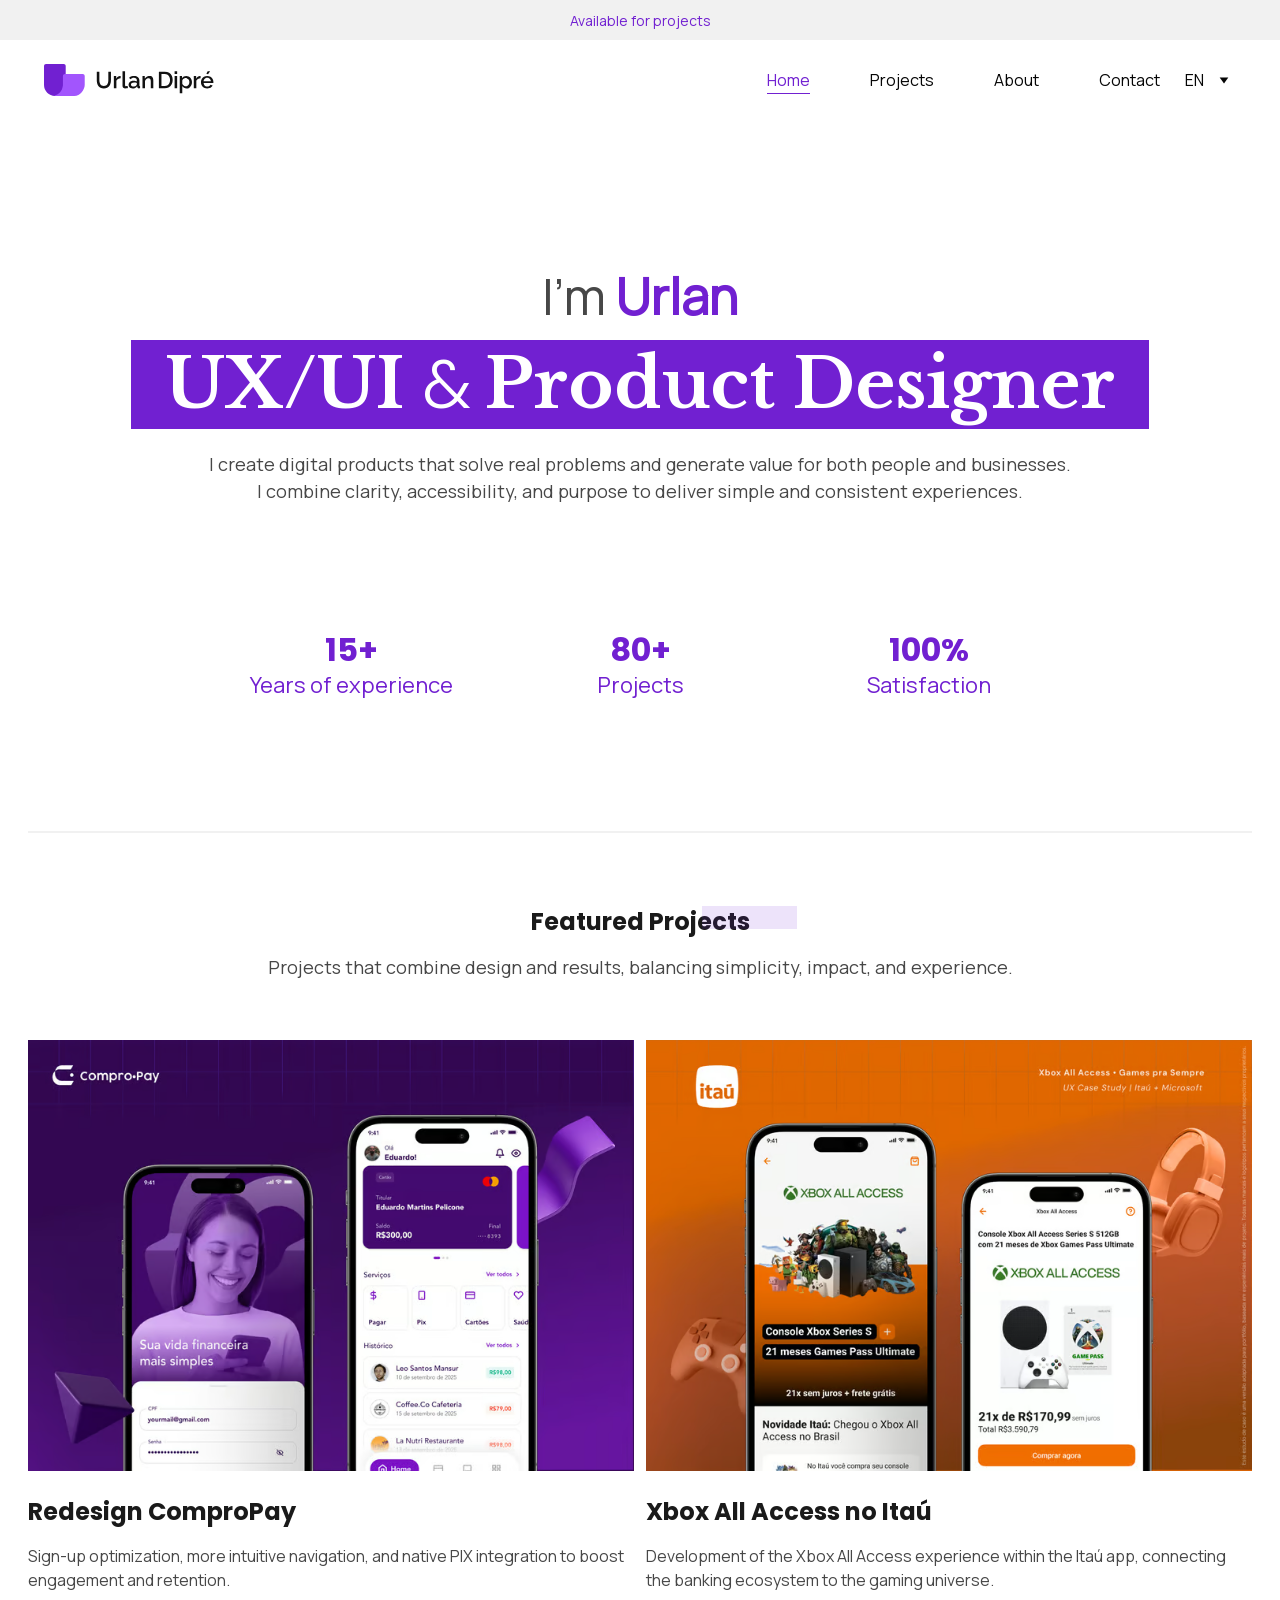
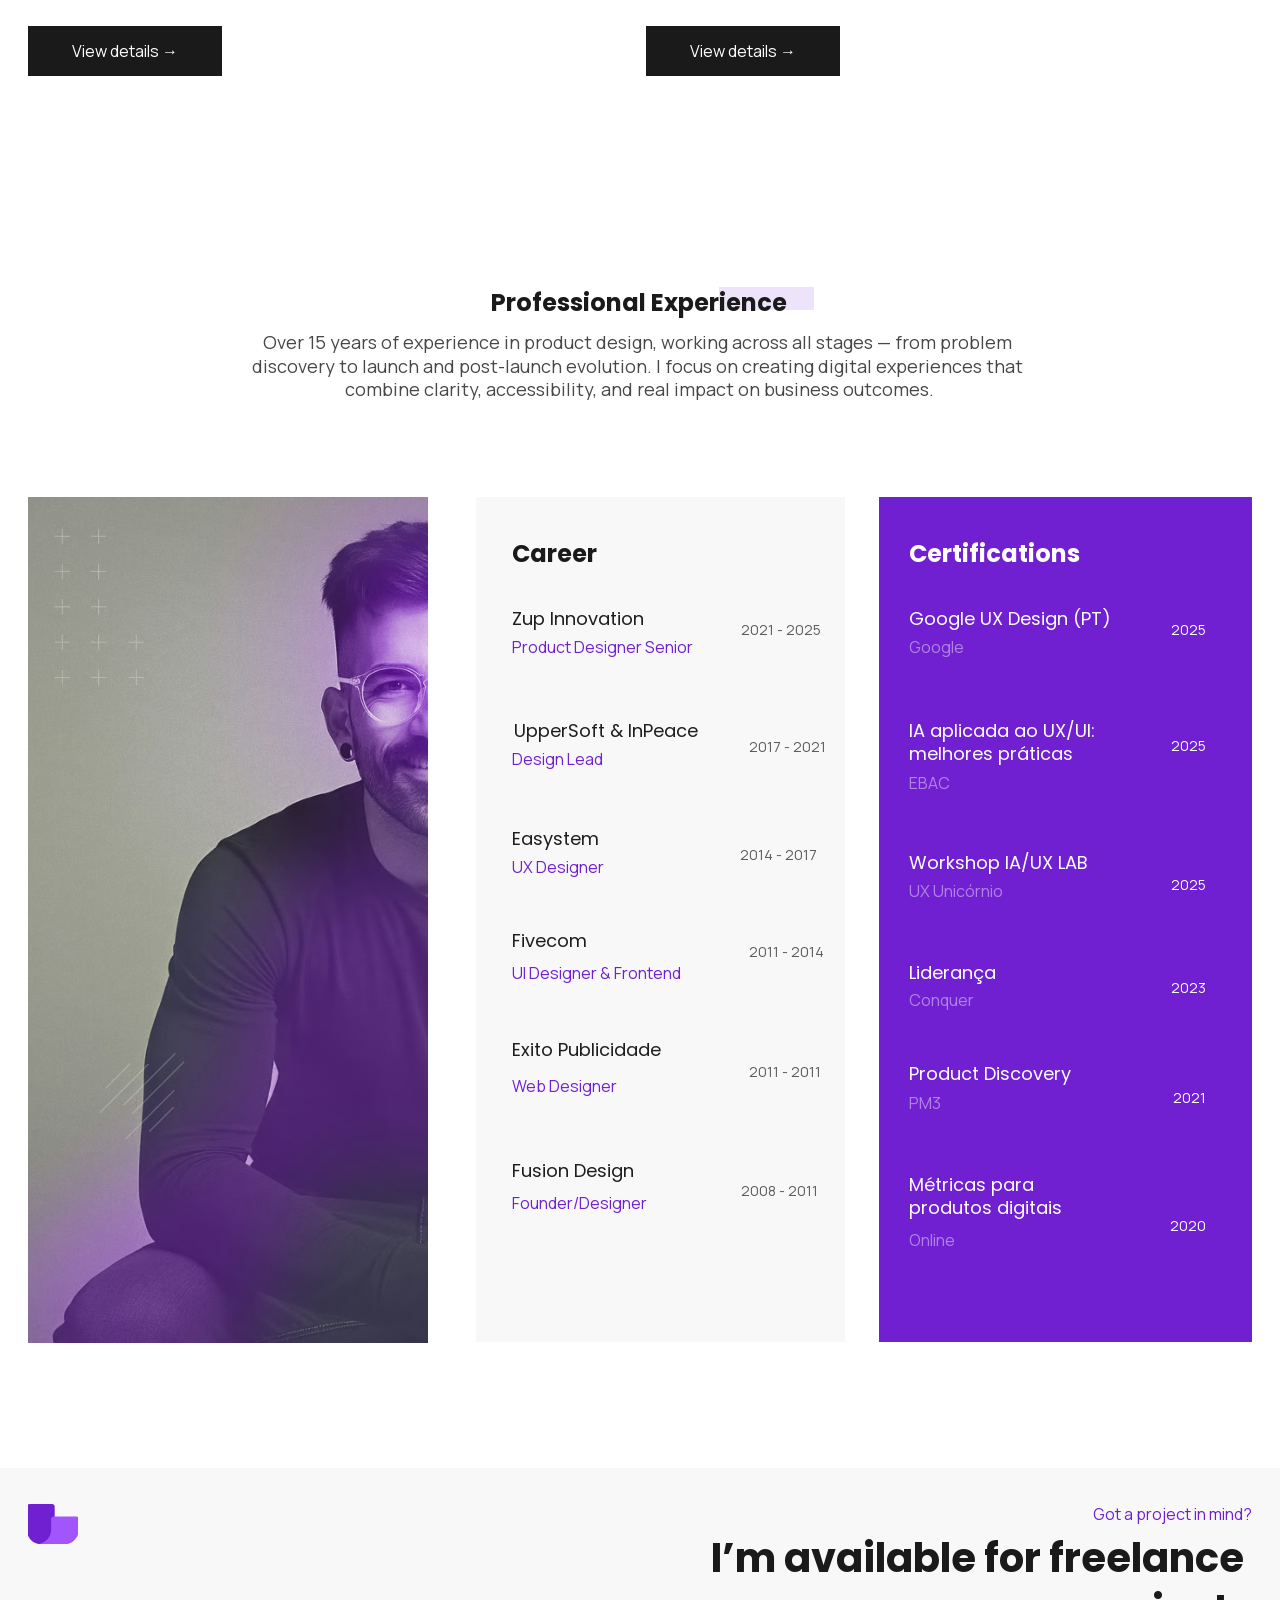
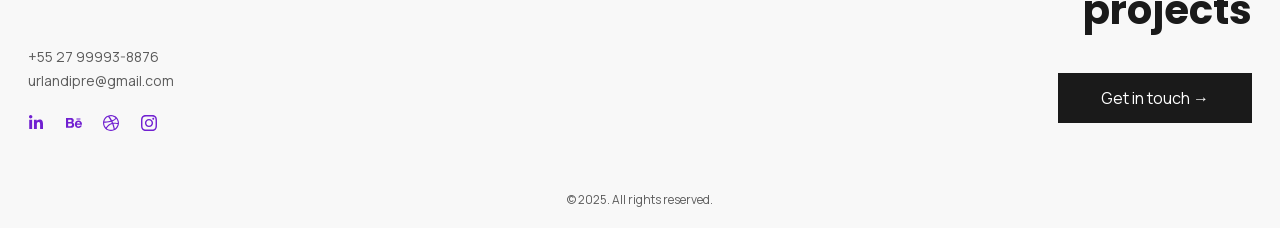
==== en/index.html @ 04e50b77 "Clone estático do site urlandipre.com Recriação fiel (pixel a pixel) do site original do Hostinger W" ====
<!DOCTYPE html>
<html lang="en-PH"><head><meta charset="utf-8"><meta name="viewport" content="width=device-width, initial-scale=1.0"><meta name="generator" content="Hostinger Website Builder"><!--[--><title>Urlan Dipré | Product Designer &amp; UI/UX Designer | Portfólio | Urlan Dipré</title><meta name="description" content="Portfólio de Urlan Dipré, Product Designer e UX Designer. Ajudo empresas a criar produtos digitais que resolvem problemas reais e cativam seus usuários finais."><link rel="icon" size="16x16" href="../assets/img/favicon-32x32-YX4jgvQq2ZiePKGp-2e952647.png"><link rel="icon" size="32x32" href="../assets/img/favicon-32x32-YX4jgvQq2ZiePKGp-4b133446.png"><link rel="icon" size="192x192" href="../assets/img/favicon-32x32-YX4jgvQq2ZiePKGp-9befa3a1.png"><link rel="apple-touch-icon" href="../assets/img/favicon-32x32-YX4jgvQq2ZiePKGp-194b8c5a.png"><meta content="https://urlandipre.com/en" property="og:url"><link rel="canonical" href="../en/index.html"><meta content="Urlan Dipré | Product Designer &amp; UI/UX Designer | Portfólio | Urlan Dipré" property="og:title"><meta name="twitter:title" content="Urlan Dipré | Product Designer &amp; UI/UX Designer | Portfólio | Urlan Dipré"><meta content="website" property="og:type"><meta property="og:description" content="Portfólio de Urlan Dipré, Product Designer e UX Designer. Ajudo empresas a criar produtos digitais que resolvem problemas reais e cativam seus usuários finais."><meta name="twitter:description" content="Portfólio de Urlan Dipré, Product Designer e UX Designer. Ajudo empresas a criar produtos digitais que resolvem problemas reais e cativam seus usuários finais."><meta property="og:site_name" content="Urlan Dipré"><meta name="keywords" content="portfólio freelancer, design moderno, UX Designer"><meta content="https://urlandipre.com/assets/img/link-site-2x-AVLxgM4P4BuN07Lg-8f2420c2.jpg" property="og:image"><meta content="https://urlandipre.com/assets/img/link-site-2x-AVLxgM4P4BuN07Lg-8f2420c2.jpg" name="twitter:image"><meta content="" property="og:image:alt"><meta content="" name="twitter:image:alt"><meta name="twitter:card" content="summary_large_image"><!----><!----><!----><!----><!----><!--[--><link rel="alternate" hreflang="x-default" href="../en/index.html"><link rel="alternate" hreflang="en" href="../en/index.html"><link rel="alternate" hreflang="pt" href="../index.html"><!--]--><link href="../assets/css/font-faces-a764656a.css" rel="preconnect" crossorigin="true"><link href="../assets/css/font-faces-a764656a.css" rel="preload" as="style"><link href="../assets/css/font-faces-a764656a.css" rel="stylesheet" referrerpolicy="no-referrer"><!--]--><style></style><link rel="prefetch" href="../assets/img/traffic-43b87271.txt"><link rel="stylesheet" href="../assets/css/_slug_-OdI3wkKq-3c6b6619.css">
<style>:root{--color-meteorite-dark: #2f1c6a;--color-meteorite-dark-2: #1F1346;--color-meteorite: #8c85ff;--color-meteorite-light: #d5dfff;--color-primary-dark: #5025d1;--color-primary: #673de6;--color-primary-light: #ebe4ff;--color-primary-charts: #B39EF3;--color-danger-dark: #d63163;--color-danger: #fc5185;--color-danger-light: #ffe8ef;--color-danger-charts: #FEA8C2;--color-warning-dark: #fea419;--color-warning-dark-2: #9F6000;--color-warning-charts: #FFD28C;--color-warning: #ffcd35;--color-warning-light: #fff8e2;--color-success-dark: #008361;--color-success: #00b090;--color-success-light: #def4f0;--color-dark: #1d1e20;--color-gray-dark: #36344d;--color-gray: #727586;--color-gray-border: #dadce0;--color-gray-light: #f2f3f6;--color-light: #fff;--color-azure: #357df9;--color-azure-light: #e3ebf9;--color-azure-dark: #265ab2;--color-indigo: #6366F1;--color-neutral-200: #D8DAE0}.whats-app-bubble{position:fixed;right:20px;bottom:24px;z-index:19;display:flex;cursor:pointer;border-radius:100px;box-shadow:#00000026 0 4px 12px}#wtpQualitySign_fixedCSS,#wtpQualitySign_popupCSS{bottom:10px!important}#wtpQualitySign_fixedCSS{z-index:17!important}#wtpQualitySign_popupCSS{z-index:18!important}
</style><script type="application/ld+json">{"@context":"https://schema.org/","name":"Urlan Dipré | Product Designer & UI/UX Designer | Portfólio","url":"https://urlandipre.com/en","description":"Portfólio de Urlan Dipré, Product Designer e UX Designer. Ajudo empresas a criar produtos digitais que resolvem problemas reais e cativam seus usuários finais.","image":"https://urlandipre.com/assets/img/link-site-2x-AVLxgM4P4BuN07Lg-8f2420c2.jpg","inLanguage":"en-PH","keywords":["portfólio freelancer","design moderno","UX Designer"],"@type":"WebPage"}</script><meta name="generator" content="Hostinger Website builder"></head>  <body> <div> <style>astro-island,astro-slot,astro-static-slot{display:contents}</style><div></div> <!--[--><main style="--h1-font-size: 64px; --h1-font-style: normal; --h1-font-family: var(--font-primary); --h1-font-weight: 500; --h1-line-height: 1.3em; --h1-m-font-size: 40px; --h1-letter-spacing: 0; --h1-text-transform: none; --h1-text-decoration: none; --h2-font-size: 56px; --h2-font-style: normal; --h2-font-family: var(--font-primary); --h2-font-weight: 500; --h2-line-height: 1.3em; --h2-m-font-size: 36px; --h2-letter-spacing: 0; --h2-text-transform: none; --h2-text-decoration: none; --h3-font-size: 48px; --h3-font-style: normal; --h3-font-family: var(--font-primary); --h3-font-weight: 500; --h3-line-height: 1.3em; --h3-m-font-size: 32px; --h3-letter-spacing: 0; --h3-text-transform: none; --h3-text-decoration: none; --h4-font-size: 40px; --h4-font-style: normal; --h4-font-family: var(--font-primary); --h4-font-weight: 500; --h4-line-height: 1.3em; --h4-m-font-size: 24px; --h4-letter-spacing: 0; --h4-text-transform: none; --h4-text-decoration: none; --h5-font-size: 32px; --h5-font-style: normal; --h5-font-family: var(--font-primary); --h5-font-weight: 500; --h5-line-height: 1.3em; --h5-m-font-size: 24px; --h5-letter-spacing: 0; --h5-text-transform: none; --h5-text-decoration: none; --h6-font-size: 24px; --h6-font-style: normal; --h6-font-family: var(--font-primary); --h6-font-weight: 500; --h6-line-height: 1.3em; --h6-m-font-size: 20px; --h6-letter-spacing: 0; --h6-text-transform: none; --h6-text-decoration: none; --body-font-size: 16px; --body-font-style: normal; --body-font-family: var(--font-secondary); --body-font-weight: 400; --body-line-height: 1.5em; --body-m-font-size: 16px; --body-letter-spacing: 0; --body-text-transform: none; --body-text-decoration: none; --font-primary: 'Poppins', sans-serif; --font-secondary: 'Manrope', sans-serif; --nav-link-color: rgb(5, 5, 5); --nav-link-font-size: 16px; --nav-link-font-style: normal; --nav-link-color-hover: rgb(113, 32, 209); --nav-link-font-family: var(--font-secondary); --nav-link-font-weight: 400; --nav-link-line-height: 1.5em; --nav-link-m-font-size: 16px; --nav-link-letter-spacing: 0; --nav-link-text-transform: none; --nav-link-text-decoration: none; --body-large-font-size: 18px; --body-large-font-style: normal; --body-large-font-family: var(--font-secondary); --body-large-font-weight: 400; --body-large-line-height: 1.5em; --body-large-m-font-size: 18px; --body-large-letter-spacing: 0; --body-large-text-transform: none; --body-large-text-decoration: none; --body-small-font-size: 14px; --body-small-font-style: normal; --body-small-font-family: var(--font-secondary); --body-small-font-weight: 400; --body-small-line-height: 1.5em; --body-small-m-font-size: 14px; --body-small-letter-spacing: 0; --body-small-text-transform: none; --body-small-text-decoration: none; --grid-button-primary-font-size: 16px; --grid-button-primary-padding-x: 40px; --grid-button-primary-padding-y: 16px; --grid-button-primary-font-color: #ffffff; --grid-button-primary-font-style: normal; --grid-button-primary-font-family: var(--font-secondary); --grid-button-primary-font-weight: 400; --grid-button-primary-line-height: normal; --grid-button-primary-m-font-size: 16px; --grid-button-primary-m-padding-x: 36px; --grid-button-primary-m-padding-y: 14px; --grid-button-primary-box-shadow-x: 0px; --grid-button-primary-box-shadow-y: 0px; --grid-button-primary-border-radius: 999px; --grid-button-primary-letter-spacing: normal; --grid-button-primary-text-transform: none; --grid-button-primary-box-shadow-blur: 0px; --grid-button-primary-text-decoration: none; --grid-button-primary-background-color: rgb(0, 0, 0); --grid-button-primary-box-shadow-color: rgba(0, 0, 0, 0); --grid-button-primary-box-shadow-spread: 0px; --grid-button-primary-box-shadow-x-hover: 0px; --grid-button-primary-box-shadow-y-hover: 0px; --grid-button-primary-transition-duration: 0.2s; --grid-button-primary-box-shadow-blur-hover: 0px; --grid-button-primary-background-color-hover: rgb(29, 30, 32); --grid-button-primary-box-shadow-color-hover: 0px; --grid-button-primary-box-shadow-spread-hover: 0px; --grid-button-primary-transition-timing-function: ease; --grid-button-secondary-font-size: 16px; --grid-button-secondary-padding-x: 40px; --grid-button-secondary-padding-y: 16px; --grid-button-secondary-font-color: rgb(0, 0, 0); --grid-button-secondary-font-style: normal; --grid-button-secondary-font-family: var(--font-secondary); --grid-button-secondary-font-weight: 400; --grid-button-secondary-line-height: normal; --grid-button-secondary-m-font-size: 16px; --grid-button-secondary-m-padding-x: 36px; --grid-button-secondary-m-padding-y: 14px; --grid-button-secondary-box-shadow-x: 0px; --grid-button-secondary-box-shadow-y: 0px; --grid-button-secondary-border-radius: 999px; --grid-button-secondary-letter-spacing: normal; --grid-button-secondary-text-transform: none; --grid-button-secondary-box-shadow-blur: 0px; --grid-button-secondary-text-decoration: none; --grid-button-secondary-background-color: white; --grid-button-secondary-box-shadow-color: rgba(0, 0, 0, 0); --grid-button-secondary-box-shadow-spread: 0px; --grid-button-secondary-box-shadow-x-hover: 0px; --grid-button-secondary-box-shadow-y-hover: 0px; --grid-button-secondary-transition-duration: 0.2s; --grid-button-secondary-box-shadow-blur-hover: 0px; --grid-button-secondary-background-color-hover: rgb(240, 240, 240); --grid-button-secondary-box-shadow-color-hover: 0px; --grid-button-secondary-box-shadow-spread-hover: 0px; --grid-button-secondary-transition-timing-function: ease; --e2abae00: 120px;" class="page"><div class="sticky-trigger"></div><!----><div class="top-blocks--sticky top-blocks"><section class="block-sticky-bar" data-block-id="stickyBar" style="--5bd99ccd: 100;" data-v-6290f57d="" data-qa="block-sticky-bar"><div class="block-background block-sticky-bar__background transition-with-bg" data-v-6290f57d="" style="--21fe064a: rgb(241, 241, 241); --38b011f4: 50%; --354660b6: 0%; --6b53147f: 50%; --bf4a5566: center; --487662d8: false;"><!----><!----><!----></div><div class="block-sticky-bar-layout transition transition--undefined transition--root-hidden" style="--block-padding-top: 0; --block-padding: 0; --block-padding-right: 0; --block-padding-bottom: 0; --block-padding-left: 0; --m-block-padding: 0 16px; --m-grid-template-rows: 1fr; --t-grid-template-rows: 1fr; --small-desktop-grid-template-rows: 1fr; --grid-template-rows: 1fr; --m-grid-template-columns: 100%; --grid-template-columns: 100%; --m-block-min-height: 40px; --t-block-min-height: 40px; --small-desktop-block-min-height: 40px; --block-min-height: 40px; --96c845ae: 1224px; --067a702b: 360px; --205f40f1: 0 16px; --a83e9362: 100;" data-v-6290f57d="" data-v-bea4450f="" data-qa="block-sticky-bar-layout"><!--[--><!--[--><div class="text-box block-sticky-bar__element" data-animation-role="block-element" data-v-6290f57d="" style="--54285089:break-spaces;--6191828b:break-spaces;"><p class="body-small" style="color: rgb(113, 32, 209)" dir="auto">Available for projects</p></div><!--]--><!--]--></div></section><header class="block-header" style="--nav-link-font-weight:400;--nav-link-text-color:rgb(5, 5, 5);--nav-link-text-color-hover:rgb(113, 32, 209);--header-height-mobile:80px;--width:1240px;--padding-top:24px;--padding:24px 16px 24px 16px;--padding-right:16px;--padding-bottom:24px;--padding-left:16px;--m-padding-top:24px;--m-padding:24px 16px 24px 16px;--m-padding-right:16px;--m-padding-bottom:24px;--m-padding-left:16px;--logo-width:170px;--cartIconSize:24px;--link-spacing:60px;--m-logo-width:116.32292175292969px;--m-link-spacing:20px;--element-spacing:25px;--contrastBackgroundColor:rgb(224, 224, 224);--background-color:#ffffff;" backgroundcolorcontrast="rgb(224, 224, 224)" height="80" is-in-preview-mode="false" is-preview-mobile-view="false" data-v-6a88bed3=""><div class="background" style="--background-color:#ffffff;" data-v-6a88bed3=""></div><!--[--><div class="block-header-layout-desktop block-header-layout-desktop--desktop-1" style="--7708d8d2: min-content auto repeat(1, min-content); --a54fb50e: 40px;" data-v-a07a4ffe=""><!--[--><a class="block-header-logo block-header__logo" href="../en/index.html" data-v-6a88bed3="" style="--0c1b1e60:170px;--5d79b3cd:32px;--21476ca4:24px;--43ce6f65:24;--dff81636:400;--653c9bff:116.32292175292969px;--2887ea0e:22px;--669f3aa2:24px;" data-v-4ae1c879=""><img class="block-header-logo__image" src="../assets/img/colorblack-Yle4qEv43yT9LWEQ-78cb3f8d.svg" alt="Urlan Dipré logo" data-v-4ae1c879="" data-qa="builder-siteheader-img-logo"></a><!--]--><!--[--><nav class="block-header__nav" data-v-6a88bed3=""><ul class="block-header__nav-links" data-v-6a88bed3="" data-qa="builder-siteheader-emptyspace"><!--[--><li class="block-header-item" data-v-6a88bed3="" data-v-7a1586db=""><label class="block-header-item__label" data-v-7a1586db=""><!----><div class="item-content-wrapper item-content-wrapper--active block-header-item__item" aria-haspopup="false" data-v-7a1586db="" data-v-63e4f6b6="" data-qa="navigation-item-home"><a class="item-content" href="../en/index.html" data-v-63e4f6b6="" data-qa="navigationblock-page-active-home">Home</a><!----></div><!----></label></li><li class="block-header-item" data-v-6a88bed3="" data-v-7a1586db=""><label class="block-header-item__label" data-v-7a1586db=""><!----><div class="item-content-wrapper block-header-item__item" aria-haspopup="false" data-v-7a1586db="" data-v-63e4f6b6="" data-qa="navigation-item-projects"><a class="item-content" href="../en/projects.html" data-v-63e4f6b6="" data-qa="navigationblock-page-projects">Projects</a><!----></div><!----></label></li><li class="block-header-item" data-v-6a88bed3="" data-v-7a1586db=""><label class="block-header-item__label" data-v-7a1586db=""><!----><div class="item-content-wrapper block-header-item__item" aria-haspopup="false" data-v-7a1586db="" data-v-63e4f6b6="" data-qa="navigation-item-about"><a class="item-content" href="../en/about.html" data-v-63e4f6b6="" data-qa="navigationblock-page-about">About</a><!----></div><!----></label></li><li class="block-header-item" data-v-6a88bed3="" data-v-7a1586db=""><label class="block-header-item__label" data-v-7a1586db=""><!----><div class="item-content-wrapper block-header-item__item" aria-haspopup="false" data-v-7a1586db="" data-v-63e4f6b6="" data-qa="navigation-item-contact"><a class="item-content" href="../en/contact.html" data-v-63e4f6b6="" data-qa="navigationblock-page-contact">Contact</a><!----></div><!----></label></li><!--]--></ul></nav><!--]--><!--[--><div class="language-switcher block-header__language-switcher" tabindex="0" data-v-6a88bed3="" style="--dcfd20ac:hidden;--021cac82:0;--1a67d35b:none;"><div class="language-switcher__button" data-qa="navigation-language-switcher"><div class="language-switcher__locale">en</div><svg class="language-switcher__icon" width="10" height="7" viewBox="0 0 10 7" fill="none" xmlns="http://www.w3.org/2000/svg"><path d="M5 6.5L0.669873 0.5L9.33013 0.500001L5 6.5Z" fill="currentColor"></path></svg></div><div class="language-switcher__dropdown-area"><ul class="language-switcher__dropdown"><!--[--><li class="language-switcher__dropdown-item" data-qa="navigation-language-switcher-en"><a href="../en/index.html" class="--current language-switcher__dropdown-link"><!----> English</a></li><li class="language-switcher__dropdown-item" data-qa="navigation-language-switcher-pt"><a href="../index.html" class="language-switcher__dropdown-link"><!----> Português</a></li><!--]--></ul></div></div><!--]--><!--[--><!--]--><!--[--><!--]--><!--[--><!--]--></div><div class="block-header-layout-mobile block-header-layout-mobile--mobile-1" style="--7708d8d2: min-content auto repeat(1, min-content); --a54fb50e: 40px;" data-v-a07a4ffe=""><!--[--><a class="block-header-logo block-header__logo" href="../en/index.html" data-v-6a88bed3="" style="--0c1b1e60:170px;--5d79b3cd:32px;--21476ca4:24px;--43ce6f65:24;--dff81636:400;--653c9bff:116.32292175292969px;--2887ea0e:22px;--669f3aa2:24px;" data-v-4ae1c879=""><img class="block-header-logo__image" src="../assets/img/colorblack-Yle4qEv43yT9LWEQ-78cb3f8d.svg" alt="Urlan Dipré logo" data-v-4ae1c879="" data-qa="builder-siteheader-img-logo"></a><!--]--><!--[--><!--]--><!--[--><button type="button" class="burger block-header__hamburger-menu" title="Menu" data-v-6a88bed3="" style="--165ebbac:var(--nav-link-text-color);" data-v-ccf9b649="" data-qa="builder-siteheader-btn-hamburger"><span class="burger__bun" data-v-ccf9b649=""></span><span class="burger__meat" data-v-ccf9b649=""></span><span class="burger__bun" data-v-ccf9b649=""></span></button><!--]--><div class="block-header-layout-mobile__dropdown--link-align-right block-header-layout-mobile__dropdown" data-v-a07a4ffe=""><!--[--><nav class="block-header__nav" data-v-6a88bed3=""><ul class="block-header__nav-links" data-v-6a88bed3="" data-qa="builder-siteheader-emptyspace"><!--[--><li class="block-header-item" data-v-6a88bed3="" data-v-7a1586db=""><label class="block-header-item__label" data-v-7a1586db=""><!----><div class="item-content-wrapper item-content-wrapper--active block-header-item__item" aria-haspopup="false" data-v-7a1586db="" data-v-63e4f6b6="" data-qa="navigation-item-home"><a class="item-content" href="../en/index.html" data-v-63e4f6b6="" data-qa="navigationblock-page-active-home">Home</a><!----></div><!----></label></li><li class="block-header-item" data-v-6a88bed3="" data-v-7a1586db=""><label class="block-header-item__label" data-v-7a1586db=""><!----><div class="item-content-wrapper block-header-item__item" aria-haspopup="false" data-v-7a1586db="" data-v-63e4f6b6="" data-qa="navigation-item-projects"><a class="item-content" href="../en/projects.html" data-v-63e4f6b6="" data-qa="navigationblock-page-projects">Projects</a><!----></div><!----></label></li><li class="block-header-item" data-v-6a88bed3="" data-v-7a1586db=""><label class="block-header-item__label" data-v-7a1586db=""><!----><div class="item-content-wrapper block-header-item__item" aria-haspopup="false" data-v-7a1586db="" data-v-63e4f6b6="" data-qa="navigation-item-about"><a class="item-content" href="../en/about.html" data-v-63e4f6b6="" data-qa="navigationblock-page-about">About</a><!----></div><!----></label></li><li class="block-header-item" data-v-6a88bed3="" data-v-7a1586db=""><label class="block-header-item__label" data-v-7a1586db=""><!----><div class="item-content-wrapper block-header-item__item" aria-haspopup="false" data-v-7a1586db="" data-v-63e4f6b6="" data-qa="navigation-item-contact"><a class="item-content" href="../en/contact.html" data-v-63e4f6b6="" data-qa="navigationblock-page-contact">Contact</a><!----></div><!----></label></li><!--]--></ul></nav><!--]--><!--[--><div class="language-switcher block-header__language-switcher" tabindex="0" data-v-6a88bed3="" style="--dcfd20ac:hidden;--021cac82:0;--1a67d35b:none;"><div class="language-switcher__button" data-qa="navigation-language-switcher"><div class="language-switcher__locale">en</div><svg class="language-switcher__icon" width="10" height="7" viewBox="0 0 10 7" fill="none" xmlns="http://www.w3.org/2000/svg"><path d="M5 6.5L0.669873 0.5L9.33013 0.500001L5 6.5Z" fill="currentColor"></path></svg></div><div class="language-switcher__dropdown-area"><ul class="language-switcher__dropdown"><!--[--><li class="language-switcher__dropdown-item" data-qa="navigation-language-switcher-en"><a href="../en/index.html" class="--current language-switcher__dropdown-link"><!----> English</a></li><li class="language-switcher__dropdown-item" data-qa="navigation-language-switcher-pt"><a href="../index.html" class="language-switcher__dropdown-link"><!----> Português</a></li><!--]--></ul></div></div><!--]--><!--[--><!--]--><!--[--><!--]--></div></div><!--]--></header></div><div class="page__blocks"><!--[--><section id="zFpT1m" class="block block--desktop-first-visible block--mobile-first-visible" style="--block-padding-top:16px;--block-padding:16px 0 16px 0;--block-padding-right:0;--block-padding-bottom:16px;--block-padding-left:0;--m-block-padding:16px;" data-v-d87a02d1="" data-qa="block"><div class="block-background block-background--fixed transition-with-bg" data-v-d87a02d1="" style="--21fe064a: rgb(255, 255, 255); --38b011f4: 85%; --354660b6: 85%; --6b53147f: 15%; --bf4a5566: center; --487662d8: false;"><!----><!----><!----></div><div class="block-layout block-layout--layout" style="--m-grid-template-rows:11.944444444444445vw auto 3.611111111111111vw auto 5.555555555555555vw 25.555555555555557vw 1.3888888888888888vw 2.5vw auto auto 5.277777777777778vw auto 12.222222222222221vw auto 3.0555555555555554vw auto 3.3333333333333335vw auto 32.671875px;--t-grid-template-rows:minmax(43px, auto) minmax(53px, auto) minmax(13px, auto) minmax(90px, auto) minmax(20px, auto) minmax(92px, auto) minmax(5px, auto) minmax(9px, auto) minmax(10px, auto) minmax(21px, auto) minmax(19px, auto) minmax(6px, auto) minmax(44px, auto) minmax(31px, auto) minmax(11px, auto) minmax(24px, auto) minmax(12px, auto) minmax(1.328125px, auto) 1fr;--small-desktop-grid-template-rows:1.9607843137254901vw 9.803921568627452vw auto auto 0.7352941176470589vw auto 1.7973856209150327vw auto 10.130718954248366vw auto 0.16339869281045752vw auto 9.803921568627452vw auto 16px;--grid-template-rows:minmax(24px, auto) minmax(120px, auto) minmax(36px, auto) minmax(31px, auto) minmax(9px, auto) minmax(88px, auto) minmax(22px, auto) minmax(54px, auto) minmax(124px, auto) minmax(42px, auto) minmax(2px, auto) minmax(26px, auto) minmax(120px, auto) minmax(21px, auto) 1fr;--m-grid-template-columns:20.121951219512198% 18.29268292682927% 9.75609756097561% 1.8292682926829267% 1.8292682926829267% 48.170731707317074%;--grid-template-columns:8.415032679738562% 4.166666666666666% 4.248366013071895% 19.11764705882353% 4.493464052287582% 19.11764705882353% 4.493464052287582% 19.11764705882353% 3.6764705882352944% 0.49019607843137253% 4.248366013071895% 8.415032679738562%;--m-block-min-height:auto;--t-block-min-height:537px;--small-desktop-block-min-height:auto;--block-min-height:735px;--cf684206:1224px;--1b0ec2ff:360px;--b11075fe:0 4.444444444444445vw;--5a2609c5:0 16px;" data-v-d87a02d1=""><!--[--><!--[--><div class="layout-element layout-element--layout layout-element transition transition--slide" style="--text:center;--align:flex-start;--m-text:center;--justify:flex-start;--m-element-margin:0 0 16px 0;--z-index:1;--grid-row:6/7;--grid-column:2/12;--m-grid-row:4/5;--m-grid-column:1/7;--7c3810b2:88px;--36d4e892:90px;" data-v-4edbe80f="" data-qa="layout-element-wrapper:znunhw"><!--[--><!----><!----><!----><!----><!----><div class="text-box layout-element__component layout-element__component--GridTextBox" id="zNUnhW" data-v-4edbe80f="" style="--54285089:break-spaces;--cbf4efae:rgb(113, 32, 209);--6191828b:break-spaces;" data-qa="gridtextbox:znunhw"><h2 style="color: rgb(255, 255, 255); --lineHeightMobile: 1.3; --lineHeightDesktop: 1.3; --fontSizeMobile: 34px; --fontSizeDesktop: 68px" dir="auto"><span style="font-family: Libre\ Baskerville; font-weight: 700"><strong>UX/UI </strong></span><span style="font-family: Poppins; font-weight: 300">&amp;<strong> </strong></span><span style="font-family: Libre\ Baskerville; font-weight: 700"><strong>Product Designer</strong></span></h2></div><!----><!----><!----><!----><!----><!----><!----><!----><!----><!--[--><!--]--><!--]--></div><div class="layout-element layout-element--layout layout-element transition transition--slide" style="--text:center;--align:flex-start;--justify:flex-start;--m-element-margin:0 0 16px 0;--z-index:2;--grid-row:8/9;--grid-column:3/11;--m-grid-row:6/13;--m-grid-column:1/7;--7c3810b2:54px;--36d4e892:162px;" data-v-4edbe80f="" data-qa="layout-element-wrapper:zbyxln"><!--[--><!----><!----><!----><!----><!----><div class="text-box layout-element__component layout-element__component--GridTextBox" id="zbYXLN" data-v-4edbe80f="" style="--54285089:break-spaces;--6191828b:break-spaces;" data-qa="gridtextbox:zbyxln"><p class="body-large" style="color: rgb(71, 71, 71)" dir="auto">I create digital products that solve real problems and generate value for both people and businesses.<br>I combine clarity, accessibility, and purpose to deliver simple and consistent experiences.</p></div><!----><!----><!----><!----><!----><!----><!----><!----><!----><!--[--><!--]--><!--]--></div><div class="layout-element layout-element--layout layout-element transition transition--slide" style="--text:center;--align:flex-start;--justify:flex-start;--m-element-margin:0 0 16px 0;--z-index:3;--grid-row:3/5;--grid-column:2/12;--m-grid-row:2/3;--m-grid-column:1/7;--7c3810b2:67px;--36d4e892:53px;" data-v-4edbe80f="" data-qa="layout-element-wrapper:z8rxhj"><!--[--><!----><!----><!----><!----><!----><div class="text-box layout-element__component layout-element__component--GridTextBox" id="z8RXHJ" data-v-4edbe80f="" style="--54285089:break-spaces;--6191828b:break-spaces;" data-qa="gridtextbox:z8rxhj"><h1 style="color: rgb(26, 26, 26); --lineHeightDesktop: 1.3; --fontSizeDesktop: 50px" dir="auto"><span style="color: rgb(71, 71, 71); font-family: Manrope; font-weight: 400">I'm </span><span style="color: rgb(113, 32, 209); font-family: Manrope; font-weight: 400"><strong>Urlan</strong></span></h1></div><!----><!----><!----><!----><!----><!----><!----><!----><!----><!--[--><!--]--><!--]--></div><div class="layout-element layout-element--layout layout-element transition transition--slide" style="--text:center;--align:flex-start;--justify:flex-start;--m-element-margin:0 0 16px 0;--z-index:4;--grid-row:10/11;--grid-column:4/5;--m-grid-row:14/15;--m-grid-column:1/4;--7c3810b2:42px;--36d4e892:31px;" data-v-4edbe80f="" data-qa="layout-element-wrapper:zc05lo"><!--[--><!----><!----><!----><!----><!----><div class="text-box layout-element__component layout-element__component--GridTextBox" id="zc05Lo" data-v-4edbe80f="" style="--54285089:break-spaces;--6191828b:break-spaces;" data-qa="gridtextbox:zc05lo"><h5 style="color: rgb(113, 32, 209)" dir="auto"><strong>15+</strong></h5></div><!----><!----><!----><!----><!----><!----><!----><!----><!----><!--[--><!--]--><!--]--></div><div class="layout-element layout-element--layout layout-element transition transition--slide" style="--text:center;--align:flex-start;--justify:flex-start;--m-element-margin:0 0 16px 0;--z-index:5;--grid-row:12/13;--grid-column:4/5;--m-grid-row:16/17;--m-grid-column:1/4;--7c3810b2:26px;--36d4e892:24px;" data-v-4edbe80f="" data-qa="layout-element-wrapper:zh3bvu"><!--[--><!----><!----><!----><!----><!----><div class="text-box layout-element__component layout-element__component--GridTextBox" id="zh3bvU" data-v-4edbe80f="" style="--54285089:break-spaces;--6191828b:break-spaces;" data-qa="gridtextbox:zh3bvu"><p class="body" style="color: rgb(113, 32, 209); --lineHeightDesktop: 1.16; --fontSizeDesktop: 22px" dir="auto">Years of experience</p></div><!----><!----><!----><!----><!----><!----><!----><!----><!----><!--[--><!--]--><!--]--></div><div class="layout-element layout-element--layout layout-element transition transition--slide" style="--text:center;--align:flex-start;--justify:flex-start;--m-element-margin:0 0 16px 0;--z-index:6;--grid-row:10/11;--grid-column:6/7;--m-grid-row:14/15;--m-grid-column:6/7;--7c3810b2:42px;--36d4e892:31px;" data-v-4edbe80f="" data-qa="layout-element-wrapper:zcicuq"><!--[--><!----><!----><!----><!----><!----><div class="text-box layout-element__component layout-element__component--GridTextBox" id="zciCUQ" data-v-4edbe80f="" style="--54285089:break-spaces;--6191828b:break-spaces;" data-qa="gridtextbox:zcicuq"><h5 style="color: rgb(113, 32, 209)" dir="auto"><strong>80+</strong></h5></div><!----><!----><!----><!----><!----><!----><!----><!----><!----><!--[--><!--]--><!--]--></div><div class="layout-element layout-element--layout layout-element transition transition--slide" style="--text:center;--align:flex-start;--justify:flex-start;--m-element-margin:0 0 16px 0;--z-index:7;--grid-row:12/13;--grid-column:6/7;--m-grid-row:16/17;--m-grid-column:6/7;--7c3810b2:26px;--36d4e892:24px;" data-v-4edbe80f="" data-qa="layout-element-wrapper:z-sssc"><!--[--><!----><!----><!----><!----><!----><div class="text-box layout-element__component layout-element__component--GridTextBox" id="z-sSsC" data-v-4edbe80f="" style="--54285089:break-spaces;--6191828b:break-spaces;" data-qa="gridtextbox:z-sssc"><p class="body" style="color: rgb(113, 32, 209); --lineHeightDesktop: 1.16; --fontSizeDesktop: 22px" dir="auto">Projects</p></div><!----><!----><!----><!----><!----><!----><!----><!----><!----><!--[--><!--]--><!--]--></div><div class="layout-element layout-element--layout layout-element layout-element--mobile-element-hidden transition transition--slide" style="--text:center;--align:flex-start;--justify:flex-start;--m-element-margin:0 0 16px 0;--z-index:8;--grid-row:10/11;--grid-column:8/9;--m-grid-row:9/11;--m-grid-column:5/7;--7c3810b2:42px;--36d4e892:31px;" data-v-4edbe80f="" data-qa="layout-element-wrapper:zagnky"><!--[--><!----><!----><!----><!----><!----><div class="text-box layout-element__component layout-element__component--GridTextBox" id="zaGnkY" data-v-4edbe80f="" style="--54285089:break-spaces;--6191828b:break-spaces;" data-qa="gridtextbox:zagnky"><h5 style="color: rgb(113, 32, 209)" dir="auto"><strong>100%</strong></h5></div><!----><!----><!----><!----><!----><!----><!----><!----><!----><!--[--><!--]--><!--]--></div><div class="layout-element layout-element--layout layout-element layout-element--mobile-element-hidden transition transition--slide" style="--text:center;--align:flex-start;--justify:flex-start;--m-element-margin:0 0 16px 0;--z-index:9;--grid-row:12/13;--grid-column:8/9;--m-grid-row:7/10;--m-grid-column:6/7;--7c3810b2:26px;--36d4e892:24px;" data-v-4edbe80f="" data-qa="layout-element-wrapper:zcdubo"><!--[--><!----><!----><!----><!----><!----><div class="text-box layout-element__component layout-element__component--GridTextBox" id="zCduBO" data-v-4edbe80f="" style="--54285089:break-spaces;--6191828b:break-spaces;" data-qa="gridtextbox:zcdubo"><p class="body" style="color: rgb(113, 32, 209); --lineHeightDesktop: 1.16; --fontSizeDesktop: 22px" dir="auto">Satisfaction</p></div><!----><!----><!----><!----><!----><!----><!----><!----><!----><!--[--><!--]--><!--]--></div><div class="layout-element layout-element--layout layout-element layout-element--desktop-element-hidden layout-element--mobile-element-hidden transition transition--slide transition--root-hidden" style="--align:center;--justify:center;--m-element-margin:0 0 16px 0;--z-index:10;--grid-row:2/4;--grid-column:10/13;--m-grid-row:8/12;--m-grid-column:2/3;--hidden-element-z-index:0;--7c3810b2:156px;--36d4e892:59px;" data-v-4edbe80f="" data-qa="layout-element-wrapper:z48hck"><!--[--><!----><!----><!----><!----><!----><!----><!----><!----><!----><div id="z48hCk" class="image-wrapper image-wrapper--layout layout-element__component layout-element__component--GridImage" data-v-4edbe80f="" style="--54a109e6:156px;--3e67ee8b:59px;" data-v-cb1e0aee="" data-qa="gridimage:z48hck"><div rel="nofollow" title="" style="--9c00fd5c:13.15359477124183vw;--09ad0563:12.745098039215685vw;--5de16d65:100%;--4beec8a0:auto;" class="image image--grid image-wrapper--desktop" data-selector="data-image" data-animation-role="image" data-v-cb1e0aee="" data-v-e7628ce9="" data-qa="grid-image"><img alt="" src="../assets/img/2_3-m2WqE1W2vRtx74Ma-0093aeca.avif" srcset="../assets/img/2_3-m2WqE1W2vRtx74Ma-0093aeca.avif 328w,../assets/img/2_3-m2WqE1W2vRtx74Ma-fbcd4f2f.avif 656w,../assets/img/2_3-m2WqE1W2vRtx74Ma-28c35414.avif 861w,../assets/img/2_3-m2WqE1W2vRtx74Ma-28c35414.avif 984w,../assets/img/2_3-m2WqE1W2vRtx74Ma-0093aeca.avif 161w,../assets/img/2_3-m2WqE1W2vRtx74Ma-0093aeca.avif 322w" sizes="(min-width: 920px) 161px, 60px" height="156" width="161" loading="eager" class="image__image" data-v-e7628ce9="" data-qa="builder-gridelement-gridimage"><!--[--><!--]--></div><div rel="nofollow" title="" style="--9c00fd5c:4.901960784313726vw;--09ad0563:4.8202614379084965vw;--5de16d65:16.666666666666668vw;--4beec8a0:16.38888888888889vw;" class="image image--grid image-wrapper--mobile" data-selector="data-image" data-animation-role="image" data-v-cb1e0aee="" data-v-e7628ce9="" data-qa="grid-image"><img alt="" src="../assets/img/2_3-m2WqE1W2vRtx74Ma-1f5aa903.avif" srcset="../assets/img/2_3-m2WqE1W2vRtx74Ma-1f5aa903.avif 360w,../assets/img/2_3-m2WqE1W2vRtx74Ma-bce92978.avif 720w,../assets/img/2_3-m2WqE1W2vRtx74Ma-ad03266b.avif 945w,../assets/img/2_3-m2WqE1W2vRtx74Ma-2965331b.avif 1080w,../assets/img/2_3-m2WqE1W2vRtx74Ma-1f5aa903.avif 60w,../assets/img/2_3-m2WqE1W2vRtx74Ma-1f5aa903.avif 120w" sizes="(min-width: 920px) 161px, 60px" height="59" width="60" loading="eager" class="image__image" data-v-e7628ce9="" data-qa="builder-gridelement-gridimage"><!--[--><!--]--></div></div><!----><!----><!----><!----><!----><!--[--><!--]--><!--]--></div><div class="layout-element layout-element--layout layout-element" style="--z-index:11;--grid-row:14/15;--grid-column:1/13;--m-grid-row:18/19;--m-grid-column:1/7;--7c3810b2:21px;--36d4e892:1.328125px;" data-v-4edbe80f="" data-qa="layout-element-wrapper:z_9cvf"><!--[--><!----><!----><!----><!----><!----><!----><!----><!----><!----><!----><!----><div id="z_9CVF" class="grid-embed layout-element__component layout-element__component--GridEmbed" data-v-4edbe80f="" style="--2a636e7b: 2px;" data-v-10b15f82="" data-qa="gridembed:z_9cvf"><iframe data-v-10b15f82="" class="grid-embed__iframe" srcdoc="&lt;!DOCTYPE html&gt;
	&lt;head&gt;
&lt;style&gt;
	html {
		overflow: hidden;
	}

	* {
		margin: 0;
		padding: 0;
		box-sizing: border-box;
 	}

 	iframe {
 		max-width: 100%;
 	}
&lt;/style&gt;
&lt;/head&gt;
	&lt;body&gt; &lt;hr style=&quot;border-style: solid; --border-top-width: 0.5px; max-width: 100%; width: 100%; border-color: #f1f1f1; opacity: 1;&quot;&gt;
&lt;script&gt;
	const heightObserver = new ResizeObserver(([{ contentRect }]) =&gt; {
		window.parent.postMessage({ action: 'iframeHeightUpdated', height: contentRect.height, id: 'z_9CVF' }, '*');
	});

	heightObserver.observe(document.documentElement);
&lt;/script&gt;
&lt;/body&gt;
&lt;/html&gt;" title="custom code element" data-qa="builder-gridelement-gridembed-iframe"></iframe></div><!----><!----><!----><!--[--><!--]--><!--]--></div><!--]--><!--]--></div><!----><!----><!----><!----><!----><!----><!----></section><section id="zrqkZu" class="block" style="--block-padding-top:16px;--block-padding:16px 0 16px 0;--block-padding-right:0;--block-padding-bottom:16px;--block-padding-left:0;--m-block-padding:16px;" data-v-d87a02d1="" data-qa="block"><div class="block-background block-background--fixed transition-with-bg" data-v-d87a02d1="" style="--21fe064a: rgb(255, 255, 255); --38b011f4: 85%; --354660b6: 85%; --6b53147f: 15%; --bf4a5566: center; --487662d8: false;"><!----><!----><!----></div><div class="block-layout block-layout--layout" style="--m-grid-template-rows:5.833333333333333vw 4.166666666666667vw auto auto 4.166666666666667vw auto 8.333333333333334vw auto 5.277777777777778vw auto 3.3333333333333335vw auto 7.222222222222222vw auto 15vw auto 4.444444444444445vw auto 3.888888888888889vw auto 6.666666666666667vw auto 81px;--t-grid-template-rows:minmax(21px, auto) minmax(15px, auto) minmax(16px, auto) minmax(11px, auto) minmax(15px, auto) minmax(48px, auto) minmax(30px, auto) minmax(240px, auto) minmax(19px, auto) minmax(31px, auto) minmax(12px, auto) minmax(72px, auto) minmax(26px, auto) minmax(50px, auto) minmax(54px, auto) minmax(240px, auto) minmax(16px, auto) minmax(31px, auto) minmax(14px, auto) minmax(96px, auto) minmax(24px, auto) minmax(50px, auto) 1fr;--small-desktop-grid-template-rows:4.166666666666667vw auto auto 1.5522875816993464vw auto 4.901960784313726vw auto 2.042483660130719vw auto 1.3888888888888888vw auto 2.7777777777777777vw auto 142px;--grid-template-rows:minmax(51px, auto) minmax(23px, auto) minmax(8px, auto) minmax(19px, auto) minmax(23px, auto) minmax(60px, auto) minmax(431px, auto) minmax(25px, auto) minmax(31px, auto) minmax(17px, auto) minmax(48px, auto) minmax(34px, auto) minmax(50px, auto) 1fr;--m-grid-template-columns:51.829268292682926% 31.097560975609756% 17.073170731707318%;--grid-template-columns:15.849673202614378% 0.9803921568627451% 32.6797385620915% 0.9803921568627451% 4.57516339869281% 7.761437908496732% 3.5130718954248366% 16.830065359477125% 16.830065359477125%;--m-block-min-height:auto;--t-block-min-height:1212px;--small-desktop-block-min-height:auto;--block-min-height:962px;--cf684206:1224px;--1b0ec2ff:360px;--b11075fe:0 4.444444444444445vw;--5a2609c5:0 16px;" data-v-d87a02d1=""><!--[--><!--[--><div class="layout-element layout-element--layout layout-element transition transition--slide" style="--text:center;--align:flex-start;--m-text:center;--justify:flex-start;--m-element-margin:0 0 16px 0;--z-index:1;--grid-row:2/4;--grid-column:1/10;--m-grid-row:2/5;--m-grid-column:1/4;--7c3810b2:31px;--36d4e892:42px;" data-v-4edbe80f="" data-qa="layout-element-wrapper:ai-gerexz"><!--[--><!----><!----><!----><!----><!----><div class="text-box layout-element__component layout-element__component--GridTextBox" id="ai-GeREXZ" data-v-4edbe80f="" style="--54285089:break-spaces;--6191828b:break-spaces;" data-qa="gridtextbox:ai-gerexz"><h3 style="color: rgb(26, 26, 26); --lineHeightDesktop: 1.3; --fontSizeDesktop: 24px" dir="auto"><strong>Featured Projects</strong></h3></div><!----><!----><!----><!----><!----><!----><!----><!----><!----><!--[--><!--]--><!--]--></div><div class="layout-element layout-element--layout layout-element transition transition--slide" style="--text:center;--align:flex-start;--justify:flex-start;--m-element-margin:0 0 16px 0;--z-index:2;--grid-row:5/6;--grid-column:3/9;--m-grid-row:6/7;--m-grid-column:1/4;--7c3810b2:23px;--36d4e892:48px;" data-v-4edbe80f="" data-qa="layout-element-wrapper:ai-m-jr1j"><!--[--><!----><!----><!----><!----><!----><div class="text-box layout-element__component layout-element__component--GridTextBox" id="ai-M-JR1j" data-v-4edbe80f="" style="--54285089:break-spaces;--6191828b:break-spaces;" data-qa="gridtextbox:ai-m-jr1j"><p class="body" style="color: rgb(71, 71, 71); --lineHeightDesktop: 1.3; --fontSizeDesktop: 18px" dir="auto">Projects that combine design and results, balancing simplicity, impact, and experience.</p></div><!----><!----><!----><!----><!----><!----><!----><!----><!----><!--[--><!--]--><!--]--></div><div class="layout-element layout-element--layout layout-element transition transition--slide transition--root-hidden" style="--align:center;--justify:center;--m-element-margin:0 0 16px 0;--z-index:3;--grid-row:7/8;--grid-column:1/4;--m-grid-row:8/9;--m-grid-column:1/4;--7c3810b2:431px;--36d4e892:240px;" data-v-4edbe80f="" data-qa="layout-element-wrapper:ai-otr7dw"><!--[--><!----><!----><!----><!----><!----><!----><!----><!----><!----><div id="ai-oTr7DW" class="image-wrapper image-wrapper--layout layout-element__component layout-element__component--GridImage" data-v-4edbe80f="" style="--54a109e6:431px;--3e67ee8b:240px;" data-v-cb1e0aee="" data-qa="gridimage:ai-otr7dw"><div rel="nofollow" title="" style="--f177488a:0px;--9c00fd5c:49.509803921568626vw;--09ad0563:35.212418300653596vw;--7cc1e967:0px;--5de16d65:100%;--4beec8a0:auto;" class="image image--grid image-wrapper--desktop" data-selector="data-image" data-animation-role="image" data-v-cb1e0aee="" data-v-e7628ce9="" data-qa="grid-image"><img alt="" src="../assets/img/capa-3x-AzGMXLwoErCGX32M-6d0b41df.avif" srcset="../assets/img/capa-3x-AzGMXLwoErCGX32M-c6f373f2.avif 328w,../assets/img/capa-3x-AzGMXLwoErCGX32M-6d0b41df.avif 656w,../assets/img/capa-3x-AzGMXLwoErCGX32M-322501be.avif 861w,../assets/img/capa-3x-AzGMXLwoErCGX32M-c6da05b8.avif 984w,../assets/img/capa-3x-AzGMXLwoErCGX32M-6d0b41df.avif 606w,../assets/img/capa-3x-AzGMXLwoErCGX32M-8debf57b.avif 1212w" sizes="(min-width: 920px) 606px, 328px" height="431" width="606" loading="lazy" class="image__image" data-v-e7628ce9="" data-qa="builder-gridelement-gridimage"><!--[--><!--]--></div><div rel="nofollow" title="" style="--f177488a:0px;--9c00fd5c:26.797385620915033vw;--09ad0563:19.607843137254903vw;--7cc1e967:0px;--5de16d65:91.11111111111111vw;--4beec8a0:66.66666666666667vw;" class="image image--grid image-wrapper--mobile" data-selector="data-image" data-animation-role="image" data-v-cb1e0aee="" data-v-e7628ce9="" data-qa="grid-image"><img alt="" src="../assets/img/capa-3x-AzGMXLwoErCGX32M-3315e3c0.avif" srcset="../assets/img/capa-3x-AzGMXLwoErCGX32M-ed468725.avif 360w,../assets/img/capa-3x-AzGMXLwoErCGX32M-f569f2ab.avif 720w,../assets/img/capa-3x-AzGMXLwoErCGX32M-f9f7c04c.avif 945w,../assets/img/capa-3x-AzGMXLwoErCGX32M-e2b228b3.avif 1080w,../assets/img/capa-3x-AzGMXLwoErCGX32M-3315e3c0.avif 328w,../assets/img/capa-3x-AzGMXLwoErCGX32M-3c3ef6e8.avif 656w" sizes="(min-width: 920px) 606px, 328px" height="240" width="328" loading="lazy" class="image__image" data-v-e7628ce9="" data-qa="builder-gridelement-gridimage"><!--[--><!--]--></div></div><!----><!----><!----><!----><!----><!--[--><!--]--><!--]--></div><div class="layout-element layout-element--layout layout-element transition transition--slide" style="--text:left;--align:flex-start;--justify:flex-start;--m-element-margin:0 0 16px 0;--z-index:4;--grid-row:9/10;--grid-column:1/4;--m-grid-row:10/11;--m-grid-column:1/4;--7c3810b2:31px;--36d4e892:31px;" data-v-4edbe80f="" data-qa="layout-element-wrapper:ai-oy-cxs"><!--[--><!----><!----><!----><!----><!----><div class="text-box layout-element__component layout-element__component--GridTextBox" id="ai-OY-CxS" data-v-4edbe80f="" style="--54285089:break-spaces;--6191828b:break-spaces;" data-qa="gridtextbox:ai-oy-cxs"><h4 style="color: rgb(26, 26, 26); --lineHeightDesktop: 1.3; --fontSizeDesktop: 24px" dir="auto"><span style="font-family: Poppins; font-weight: 700"><strong>Redesign ComproPay</strong></span></h4></div><!----><!----><!----><!----><!----><!----><!----><!----><!----><!--[--><!--]--><!--]--></div><div class="layout-element layout-element--layout layout-element transition transition--slide" style="--text:left;--align:flex-start;--justify:flex-start;--m-element-margin:0 0 16px 0;--z-index:5;--grid-row:11/12;--grid-column:1/4;--m-grid-row:12/13;--m-grid-column:1/4;--7c3810b2:48px;--36d4e892:72px;" data-v-4edbe80f="" data-qa="layout-element-wrapper:ai-im4i0i"><!--[--><!----><!----><!----><!----><!----><div class="text-box layout-element__component layout-element__component--GridTextBox" id="ai-IM4i0I" data-v-4edbe80f="" style="--54285089:break-spaces;--6191828b:break-spaces;" data-qa="gridtextbox:ai-im4i0i"><p class="body" style="color: rgb(71, 71, 71)" dir="auto">Sign-up optimization, more intuitive navigation, and native PIX integration to boost engagement and retention.</p></div><!----><!----><!----><!----><!----><!----><!----><!----><!----><!--[--><!--]--><!--]--></div><div class="layout-element layout-element--layout layout-element transition transition--slide transition--root-hidden" style="--align:center;--justify:center;--m-element-margin:0 0 16px 0;--z-index:6;--grid-row:7/8;--grid-column:5/10;--m-grid-row:16/17;--m-grid-column:1/4;--7c3810b2:431px;--36d4e892:240px;" data-v-4edbe80f="" data-qa="layout-element-wrapper:zwe-ck"><!--[--><!----><!----><!----><!----><!----><!----><!----><!----><!----><div id="zwE-CK" class="image-wrapper image-wrapper--layout layout-element__component layout-element__component--GridImage" data-v-4edbe80f="" style="--54a109e6:431px;--3e67ee8b:240px;" data-v-cb1e0aee="" data-qa="gridimage:zwe-ck"><div rel="nofollow" title="" style="--f177488a:0px;--9c00fd5c:49.509803921568626vw;--09ad0563:35.212418300653596vw;--7cc1e967:0px;--5de16d65:100%;--4beec8a0:auto;" class="image image--grid image-wrapper--desktop" data-selector="data-image" data-animation-role="image" data-v-cb1e0aee="" data-v-e7628ce9="" data-qa="grid-image"><img alt="" src="../assets/img/capa-2x-A1azq1GwnysLznvK-9761e1ce.avif" srcset="../assets/img/capa-2x-A1azq1GwnysLznvK-eae20583.avif 328w,../assets/img/capa-2x-A1azq1GwnysLznvK-9761e1ce.avif 656w,../assets/img/capa-2x-A1azq1GwnysLznvK-737614bb.avif 861w,../assets/img/capa-2x-A1azq1GwnysLznvK-5efc2153.avif 984w,../assets/img/capa-2x-A1azq1GwnysLznvK-9761e1ce.avif 606w,../assets/img/capa-2x-A1azq1GwnysLznvK-6a38f5fe.avif 1212w" sizes="(min-width: 920px) 606px, 328px" height="431" width="606" loading="lazy" class="image__image" data-v-e7628ce9="" data-qa="builder-gridelement-gridimage"><!--[--><!--]--></div><div rel="nofollow" title="" style="--f177488a:0px;--9c00fd5c:26.797385620915033vw;--09ad0563:19.607843137254903vw;--7cc1e967:0px;--5de16d65:91.11111111111111vw;--4beec8a0:66.66666666666667vw;" class="image image--grid image-wrapper--mobile" data-selector="data-image" data-animation-role="image" data-v-cb1e0aee="" data-v-e7628ce9="" data-qa="grid-image"><img alt="" src="../assets/img/capa-2x-A1azq1GwnysLznvK-b7696ddd.avif" srcset="../assets/img/capa-2x-A1azq1GwnysLznvK-1fb2cf90.avif 360w,../assets/img/capa-2x-A1azq1GwnysLznvK-770fc679.avif 720w,../assets/img/capa-2x-A1azq1GwnysLznvK-e2a80197.avif 945w,../assets/img/capa-2x-A1azq1GwnysLznvK-b3716b43.avif 1080w,../assets/img/capa-2x-A1azq1GwnysLznvK-b7696ddd.avif 328w,../assets/img/capa-2x-A1azq1GwnysLznvK-6a37c6ea.avif 656w" sizes="(min-width: 920px) 606px, 328px" height="240" width="328" loading="lazy" class="image__image" data-v-e7628ce9="" data-qa="builder-gridelement-gridimage"><!--[--><!--]--></div></div><!----><!----><!----><!----><!----><!--[--><!--]--><!--]--></div><div class="layout-element layout-element--layout layout-element transition transition--slide" style="--text:left;--align:flex-start;--justify:flex-start;--m-element-margin:0 0 16px 0;--z-index:7;--grid-row:9/10;--grid-column:5/10;--m-grid-row:18/19;--m-grid-column:1/4;--7c3810b2:31px;--36d4e892:31px;" data-v-4edbe80f="" data-qa="layout-element-wrapper:zjuyck"><!--[--><!----><!----><!----><!----><!----><div class="text-box layout-element__component layout-element__component--GridTextBox" id="zjUYck" data-v-4edbe80f="" style="--54285089:break-spaces;--6191828b:break-spaces;" data-qa="gridtextbox:zjuyck"><h4 style="color: rgb(26, 26, 26); --lineHeightDesktop: 1.3; --fontSizeDesktop: 24px" dir="auto"><strong>Xbox All Access no Itaú</strong></h4></div><!----><!----><!----><!----><!----><!----><!----><!----><!----><!--[--><!--]--><!--]--></div><div class="layout-element layout-element--layout layout-element transition transition--slide" style="--text:left;--align:flex-start;--justify:flex-start;--m-element-margin:0 0 16px 0;--z-index:8;--grid-row:11/12;--grid-column:5/10;--m-grid-row:20/21;--m-grid-column:1/4;--7c3810b2:48px;--36d4e892:96px;" data-v-4edbe80f="" data-qa="layout-element-wrapper:zxzosq"><!--[--><!----><!----><!----><!----><!----><div class="text-box layout-element__component layout-element__component--GridTextBox" id="zXzosq" data-v-4edbe80f="" style="--54285089:break-spaces;--6191828b:break-spaces;" data-qa="gridtextbox:zxzosq"><p class="body" style="color: rgb(71, 71, 71)" dir="auto">Development of the Xbox All Access experience within the Itaú app, connecting the banking ecosystem to the gaming universe.</p></div><!----><!----><!----><!----><!----><!----><!----><!----><!----><!--[--><!--]--><!--]--></div><div class="layout-element layout-element--layout layout-element transition transition--slide" style="--align:center;--justify:center;--m-element-margin:0 0 16px 0;--z-index:9;--grid-row:13/14;--grid-column:1/2;--m-grid-row:14/15;--m-grid-column:1/4;--7c3810b2:50px;--36d4e892:50px;" data-v-4edbe80f="" data-qa="layout-element-wrapper:z4daoo"><!--[--><a href="../en/compropay.html" target="_self" rel="" class="grid-button grid-button--primary layout-element__component layout-element__component--GridButton" aria-hidden="false" style="--border-radius:0px;--border-width:0px;--background-color:rgb(26, 26, 26);--font-color:rgb(255, 255, 255);--border-color:rgb(0, 0, 0);--background-color-hover:rgb(113, 32, 209);--font-color-hover:rgb(255, 255, 255);--border-color-hover:rgba(111, 31, 209, 0);--m-height:13.88888888888889vw;--m-width:91.11111111111111vw;" id="z4DaOO" data-v-4edbe80f="" data-v-dc96b232="" data-qa="gridbutton:z4daoo">View details    →</a><!----><!----><!----><!----><!----><!----><!----><!----><!----><!----><!----><!----><!----><!----><!--[--><!--]--><!--]--></div><div class="layout-element layout-element--layout layout-element transition transition--slide" style="--align:center;--justify:center;--m-element-margin:0 0 16px 0;--z-index:11;--grid-row:13/14;--grid-column:5/8;--m-grid-row:22/23;--m-grid-column:1/4;--7c3810b2:50px;--36d4e892:50px;" data-v-4edbe80f="" data-qa="layout-element-wrapper:ztgvsx"><!--[--><a href="../en/xbox-all-access.html" rel="" class="grid-button grid-button--primary layout-element__component layout-element__component--GridButton" aria-hidden="false" style="--border-radius:0px;--border-width:0px;--background-color:rgb(26, 26, 26);--font-color:rgb(255, 255, 255);--border-color:rgb(0, 0, 0);--background-color-hover:rgb(113, 32, 209);--font-color-hover:rgb(255, 255, 255);--border-color-hover:rgba(111, 31, 209, 0);--m-height:13.88888888888889vw;--m-width:91.11111111111111vw;" id="zTGvsx" data-v-4edbe80f="" data-v-dc96b232="" data-qa="gridbutton:ztgvsx">View details    →</a><!----><!----><!----><!----><!----><!----><!----><!----><!----><!----><!----><!----><!----><!----><!--[--><!--]--><!--]--></div><div class="layout-element layout-element--layout layout-element transition transition--slide" style="--z-index:10;--grid-row:2/3;--grid-column:6/7;--m-grid-row:3/4;--m-grid-column:2/3;--7c3810b2:23px;--36d4e892:16px;" data-v-4edbe80f="" data-qa="layout-element-wrapper:zhdtsu"><!--[--><!----><!----><!----><!----><!----><!----><!----><!----><!----><!----><!----><!----><div class="grid-shape layout-element__component layout-element__component--GridShape" style="--shape-height:23px;--m-shape-height:4.444444444444445vw;--t-shape-height:16px;--small-desktop-shape-height:1.8790849673202614vw;--shape-color:rgba(111, 31, 209, 0.12);" id="zHDTSU" data-v-4edbe80f="" data-qa="gridshape:zhdtsu"><svg preserveAspectRatio="none" xmlns="http://www.w3.org/2000/svg" viewBox="0 0 80 80" height="80" width="80">
	<path preserveAspectRatio="none" stroke="none" d="M0 0H80V80H0V0Z"></path>
</svg></div><!----><!----><!--[--><!--]--><!--]--></div><!--]--><!--]--></div><!----><!----><!----><!----><!----><!----><!----></section><section id="zMINz8" class="block block--desktop-hidden block--mobile-hidden" style="--block-padding-top:16px;--block-padding:16px 0 16px 0;--block-padding-right:0;--block-padding-bottom:16px;--block-padding-left:0;--m-block-padding:16px;" data-v-d87a02d1="" data-qa="block"><div class="block-background block-background--fixed transition-with-bg" data-v-d87a02d1="" style="--21fe064a: rgb(255, 255, 255); --38b011f4: 85%; --354660b6: 85%; --6b53147f: 15%; --bf4a5566: center; --487662d8: false;"><!----><!----><!----></div><div class="block-layout block-layout--layout" style="--m-grid-template-rows:8.88888888888889vw 2.2222222222222223vw 14.166666666666666vw auto auto 3.0555555555555554vw 35.833333333333336vw auto 5.555555555555555vw 2.7777777777777777vw 3.3333333333333335vw auto 2.7777777777777777vw auto 3.0555555555555554vw 2.5vw auto 7.777777777777778vw auto 1.6666666666666667vw auto 1.9444444444444444vw 2.5vw 2.2222222222222223vw auto 9.444444444444445vw auto 1.6666666666666667vw 0.5555555555555556vw 5.555555555555555vw auto 1.9444444444444444vw 1.3888888888888888vw 2.7777777777777777vw auto 3.888888888888889vw auto 3.3333333333333335vw auto 1.1111111111111112vw auto 5.277777777777778vw auto 4.722222222222222vw 0.2777777777777778vw auto 2.7777777777777777vw auto 0.8333333333333334vw 3.3333333333333335vw 0.5555555555555556vw 0.2777777777777778vw 2.7777777777777777vw 1.1111111111111112vw auto 0.2777777777777778vw 0.8333333333333334vw 1.9444444444444444vw auto auto 0.5555555555555556vw 1.6666666666666667vw 2.2222222222222223vw 0.5555555555555556vw 1.3888888888888888vw auto 0.2777777777777778vw 4.166666666666667vw auto auto 94px;--t-grid-template-rows:minmax(32px, auto) minmax(8px, auto) minmax(51px, auto) minmax(21px, auto) minmax(11px, auto) minmax(11px, auto) minmax(129px, auto) minmax(39px, auto) minmax(20px, auto) minmax(10px, auto) minmax(12px, auto) minmax(14px, auto) minmax(10px, auto) minmax(24px, auto) minmax(11px, auto) minmax(9px, auto) minmax(12px, auto) minmax(28px, auto) minmax(26px, auto) minmax(6px, auto) minmax(24px, auto) minmax(7px, auto) minmax(9px, auto) minmax(8px, auto) minmax(4px, auto) minmax(34px, auto) minmax(26px, auto) minmax(6px, auto) minmax(2px, auto) minmax(20px, auto) minmax(4px, auto) minmax(7px, auto) minmax(5px, auto) minmax(10px, auto) minmax(6px, auto) minmax(14px, auto) minmax(26px, auto) minmax(12px, auto) minmax(12px, auto) minmax(4px, auto) minmax(21px, auto) minmax(19px, auto) minmax(26px, auto) minmax(17px, auto) minmax(1px, auto) minmax(6px, auto) minmax(10px, auto) minmax(8px, auto) minmax(3px, auto) minmax(12px, auto) minmax(2px, auto) minmax(1px, auto) minmax(10px, auto) minmax(4px, auto) minmax(7px, auto) minmax(1px, auto) minmax(3px, auto) minmax(7px, auto) minmax(2px, auto) minmax(6px, auto) minmax(2px, auto) minmax(6px, auto) minmax(8px, auto) minmax(2px, auto) minmax(5px, auto) minmax(3px, auto) minmax(1px, auto) minmax(15px, auto) minmax(5px, auto) minmax(56px, auto) 1fr;--small-desktop-grid-template-rows:5.718954248366013vw 0.16339869281045752vw auto auto 0.8986928104575164vw auto 5.800653594771242vw 0.5718954248366013vw auto auto 0.08169934640522876vw auto 0.5718954248366013vw auto 1.7156862745098038vw auto 1.8790849673202614vw 3.9215686274509802vw 0.49019607843137253vw auto auto 0.08169934640522876vw 0.16339869281045752vw auto 0.49019607843137253vw auto 1.7156862745098038vw auto 2.042483660130719vw 3.9215686274509802vw 0.5718954248366013vw auto auto auto 0.49019607843137253vw auto 1.5522875816993464vw auto 0.32679738562091504vw 5.147058823529412vw 0.5718954248366013vw auto auto 0.16339869281045752vw auto 0.4084967320261438vw 0.32679738562091504vw auto 1.7973856209150327vw 6.372549019607843vw auto 4.003267973856209vw 0.5718954248366013vw auto auto 0.8986928104575164vw auto 0.6535947712418301vw auto 1.4705882352941178vw 1.6339869281045751vw 1.6339869281045751vw auto 4.6568627450980395vw 0.5718954248366013vw auto auto 0.16339869281045752vw 0.24509803921568626vw auto 0.6535947712418301vw auto 1.2254901960784315vw 3.758169934640523vw 4.330065359477124vw auto 143px;--grid-template-rows:minmax(70px, auto) minmax(2px, auto) minmax(21px, auto) minmax(10px, auto) minmax(11px, auto) minmax(70px, auto) minmax(71px, auto) minmax(7px, auto) minmax(10px, auto) minmax(6px, auto) minmax(1px, auto) minmax(23px, auto) minmax(7px, auto) minmax(21px, auto) minmax(21px, auto) minmax(105px, auto) minmax(23px, auto) minmax(48px, auto) minmax(6px, auto) minmax(10px, auto) minmax(7px, auto) minmax(1px, auto) minmax(2px, auto) minmax(22px, auto) minmax(6px, auto) minmax(21px, auto) minmax(21px, auto) minmax(105px, auto) minmax(25px, auto) minmax(48px, auto) minmax(7px, auto) minmax(10px, auto) minmax(6px, auto) minmax(24px, auto) minmax(6px, auto) minmax(21px, auto) minmax(19px, auto) minmax(105px, auto) minmax(4px, auto) minmax(63px, auto) minmax(7px, auto) minmax(10px, auto) minmax(6px, auto) minmax(2px, auto) minmax(22px, auto) minmax(5px, auto) minmax(4px, auto) minmax(21px, auto) minmax(22px, auto) minmax(78px, auto) minmax(6px, auto) minmax(49px, auto) minmax(7px, auto) minmax(10px, auto) minmax(6px, auto) minmax(11px, auto) minmax(13px, auto) minmax(8px, auto) minmax(21px, auto) minmax(18px, auto) minmax(20px, auto) minmax(20px, auto) minmax(2px, auto) minmax(57px, auto) minmax(7px, auto) minmax(10px, auto) minmax(6px, auto) minmax(2px, auto) minmax(3px, auto) minmax(21px, auto) minmax(8px, auto) minmax(21px, auto) minmax(15px, auto) minmax(46px, auto) minmax(53px, auto) minmax(6px, auto) 1fr;--m-grid-template-columns:10.975609756097562% 57.3170731707317% 3.6585365853658534% 0.3048780487804878% 0.3048780487804878% 0.3048780487804878% 0.3048780487804878% 0.3048780487804878% 4.573170731707317% 0.3048780487804878% 0.6097560975609756% 0.3048780487804878% 0.3048780487804878% 2.1341463414634148% 0.3048780487804878% 0.6097560975609756% 0.6097560975609756% 3.353658536585366% 0.9146341463414633% 0.3048780487804878% 0.3048780487804878% 1.524390243902439% 3.9634146341463414% 0.3048780487804878% 3.048780487804878% 3.048780487804878%;--grid-template-columns:16.830065359477125% 0.8986928104575163% 11.683006535947712% 3.2679738562091507% 7.598039215686274% 0.8169934640522877% 0.9803921568627451% 14.37908496732026% 7.761437908496732% 6.290849673202614% 12.663398692810457% 16.830065359477125%;--m-block-min-height:auto;--t-block-min-height:1087px;--small-desktop-block-min-height:auto;--block-min-height:1832px;--cf684206:1224px;--1b0ec2ff:360px;--b11075fe:0 4.444444444444445vw;--5a2609c5:0 16px;" data-v-d87a02d1=""><!--[--><!--[--><div class="layout-element layout-element--layout layout-element transition transition--slide" style="--text:center;--align:flex-start;--justify:flex-start;--m-element-margin:0 0 16px 0;--z-index:2;--grid-row:3/5;--grid-column:4/11;--m-grid-row:3/6;--m-grid-column:1/27;--7c3810b2:31px;--36d4e892:83px;" data-v-4edbe80f="" data-qa="layout-element-wrapper:ai-ypryz-"><!--[--><!----><!----><!----><!----><!----><div class="text-box layout-element__component layout-element__component--GridTextBox" id="ai-ypryz-" data-v-4edbe80f="" style="--54285089:break-spaces;--6191828b:break-spaces;" data-qa="gridtextbox:ai-ypryz-"><h3 dir="auto" style="color: rgb(26, 26, 26); --lineHeightDesktop: 1.3; --fontSizeDesktop: 24px"><span style="font-weight: 700"><strong>Experiência Profissional</strong></span></h3></div><!----><!----><!----><!----><!----><!----><!----><!----><!----><!--[--><!--]--><!--]--></div><div class="layout-element layout-element--layout layout-element transition transition--slide" style="--text:center;--align:flex-start;--justify:flex-start;--m-element-margin:0 0 16px 0;--z-index:3;--grid-row:6/7;--grid-column:2/12;--m-grid-row:7/9;--m-grid-column:1/27;--7c3810b2:70px;--36d4e892:168px;" data-v-4edbe80f="" data-qa="layout-element-wrapper:ai-xdcygp"><!--[--><!----><!----><!----><!----><!----><div class="text-box layout-element__component layout-element__component--GridTextBox" id="ai-XdCyGP" data-v-4edbe80f="" style="--54285089:break-spaces;--6191828b:break-spaces;" data-qa="gridtextbox:ai-xdcygp"><p class="body" style="color: rgb(71, 71, 71); --lineHeightDesktop: 1.3; --fontSizeDesktop: 18px" dir="auto"><span style="font-weight: 400">Mais de 15 anos de experiência em design de produto, atuando em todas as etapas — do entendimento do problema até o lançamento e evolução pós-lançamento. Tenho foco em criar experiências digitais que unem clareza, acessibilidade e impacto real nos resultados do negócio.</span></p></div><!----><!----><!----><!----><!----><!----><!----><!----><!----><!--[--><!--]--><!--]--></div><div class="layout-element layout-element--layout layout-element transition transition--slide" style="--text:left;--align:flex-start;--justify:flex-start;--m-element-margin:0 0 16px 0;--z-index:4;--grid-row:8/11;--grid-column:8/12;--m-grid-row:11/13;--m-grid-column:1/27;--7c3810b2:23px;--36d4e892:26px;" data-v-4edbe80f="" data-qa="layout-element-wrapper:ai-qvanpu"><!--[--><!----><!----><!----><!----><!----><div class="text-box layout-element__component layout-element__component--GridTextBox" id="ai-QVaNpu" data-v-4edbe80f="" style="--54285089:break-spaces;--6191828b:break-spaces;" data-qa="gridtextbox:ai-qvanpu"><h6 dir="auto" style="--lineHeightDesktop: 1.3; --fontSizeDesktop: 18px"><strong>Zup Innovation</strong></h6></div><!----><!----><!----><!----><!----><!----><!----><!----><!----><!--[--><!--]--><!--]--></div><div class="layout-element layout-element--layout layout-element transition transition--slide" style="--text:left;--align:flex-start;--justify:flex-start;--m-element-margin:0 0 16px 0;--z-index:5;--grid-row:11/13;--grid-column:8/12;--m-grid-row:14/15;--m-grid-column:1/27;--7c3810b2:24px;--36d4e892:24px;" data-v-4edbe80f="" data-qa="layout-element-wrapper:ai-ebvurj"><!--[--><!----><!----><!----><!----><!----><div class="text-box layout-element__component layout-element__component--GridTextBox" id="ai-EBvURJ" data-v-4edbe80f="" style="--54285089:break-spaces;--6191828b:break-spaces;" data-qa="gridtextbox:ai-ebvurj"><p dir="auto" style="color: rgb(113, 32, 209)" class="body">Product Designer Senior</p></div><!----><!----><!----><!----><!----><!----><!----><!----><!----><!--[--><!--]--><!--]--></div><div class="layout-element layout-element--layout layout-element transition transition--slide" style="--text:left;--align:flex-start;--justify:flex-start;--m-element-margin:0 0 16px 0;--z-index:6;--grid-row:14/15;--grid-column:8/12;--m-grid-row:16/18;--m-grid-column:1/27;--7c3810b2:21px;--36d4e892:21px;" data-v-4edbe80f="" data-qa="layout-element-wrapper:ai-c3_9z5"><!--[--><!----><!----><!----><!----><!----><div class="text-box layout-element__component layout-element__component--GridTextBox" id="ai-C3_9z5" data-v-4edbe80f="" style="--54285089:break-spaces;--6191828b:break-spaces;" data-qa="gridtextbox:ai-c3_9z5"><p class="body-small" style="color: rgba(5, 5, 5, 0.64)" dir="auto">2021 - 2025</p></div><!----><!----><!----><!----><!----><!----><!----><!----><!----><!--[--><!--]--><!--]--></div><div class="layout-element layout-element--layout layout-element layout-element--mobile-element-hidden transition transition--slide" style="--text:left;--align:flex-start;--justify:flex-start;--m-element-margin:0 0 16px 0;--z-index:7;--grid-row:16/17;--grid-column:8/13;--m-grid-row:2/8;--m-grid-column:1/27;--7c3810b2:105px;--36d4e892:231px;" data-v-4edbe80f="" data-qa="layout-element-wrapper:ai-clza-0"><!--[--><!----><!----><!----><!----><!----><div class="text-box layout-element__component layout-element__component--GridTextBox" id="ai-CLza-0" data-v-4edbe80f="" style="--54285089:break-spaces;--6191828b:break-spaces;" data-qa="gridtextbox:ai-clza-0"><p class="body-small" style="color: rgb(71, 71, 71)" dir="auto">Atuando como designer de produto no superapp do Itaú, colaborei com equipes multidisciplinares no desenvolvimento de soluções digitais para milhões de usuários, sendo responsável pela definição de fluxos, prototipação em Figma e validação com base em dados e testes. Em parceria com o time de negócios, também apoiei iniciativas estratégicas, garantindo a consistência visual através do design system, o foco em acessibilidade e a melhoria contínuada da experiência do usuário.</p></div><!----><!----><!----><!----><!----><!----><!----><!----><!----><!--[--><!--]--><!--]--></div><div class="layout-element layout-element--layout layout-element transition transition--slide" style="--text:left;--align:flex-start;--justify:flex-start;--m-element-margin:0 0 16px 0;--z-index:8;--grid-row:19/22;--grid-column:8/12;--m-grid-row:19/20;--m-grid-column:1/27;--7c3810b2:23px;--36d4e892:26px;" data-v-4edbe80f="" data-qa="layout-element-wrapper:ai-arjkpg"><!--[--><!----><!----><!----><!----><!----><div class="text-box layout-element__component layout-element__component--GridTextBox" id="ai-aRjkPg" data-v-4edbe80f="" style="--54285089:break-spaces;--6191828b:break-spaces;" data-qa="gridtextbox:ai-arjkpg"><h6 dir="auto" style="--lineHeightDesktop: 1.3; --fontSizeDesktop: 18px"><strong>UpperSoft &amp; InPeace</strong></h6></div><!----><!----><!----><!----><!----><!----><!----><!----><!----><!--[--><!--]--><!--]--></div><div class="layout-element layout-element--layout layout-element transition transition--slide" style="--text:left;--align:flex-start;--justify:flex-start;--m-element-margin:0 0 16px 0;--z-index:9;--grid-row:23/25;--grid-column:8/12;--m-grid-row:21/22;--m-grid-column:1/27;--7c3810b2:24px;--36d4e892:24px;" data-v-4edbe80f="" data-qa="layout-element-wrapper:ai-qhzl1a"><!--[--><!----><!----><!----><!----><!----><div class="text-box layout-element__component layout-element__component--GridTextBox" id="ai-qhzL1A" data-v-4edbe80f="" style="--54285089:break-spaces;--6191828b:break-spaces;" data-qa="gridtextbox:ai-qhzl1a"><p dir="auto" style="color: rgb(113, 32, 209)" class="body">Design Lead</p></div><!----><!----><!----><!----><!----><!----><!----><!----><!----><!--[--><!--]--><!--]--></div><div class="layout-element layout-element--layout layout-element transition transition--slide" style="--text:left;--align:flex-start;--justify:flex-start;--m-element-margin:0 0 16px 0;--z-index:10;--grid-row:26/27;--grid-column:8/12;--m-grid-row:23/26;--m-grid-column:1/27;--7c3810b2:21px;--36d4e892:21px;" data-v-4edbe80f="" data-qa="layout-element-wrapper:ai-qskaeq"><!--[--><!----><!----><!----><!----><!----><div class="text-box layout-element__component layout-element__component--GridTextBox" id="ai-qSKAeQ" data-v-4edbe80f="" style="--54285089:break-spaces;--6191828b:break-spaces;" data-qa="gridtextbox:ai-qskaeq"><p class="body-small" style="color: rgba(5, 5, 5, 0.64)" dir="auto">2017 - 2021</p></div><!----><!----><!----><!----><!----><!----><!----><!----><!----><!--[--><!--]--><!--]--></div><div class="layout-element layout-element--layout layout-element layout-element--mobile-element-hidden transition transition--slide" style="--text:left;--align:flex-start;--justify:flex-start;--m-element-margin:0 0 16px 0;--z-index:11;--grid-row:28/29;--grid-column:8/13;--m-grid-row:10/25;--m-grid-column:1/27;--7c3810b2:105px;--36d4e892:210px;" data-v-4edbe80f="" data-qa="layout-element-wrapper:ai-tg4uhi"><!--[--><!----><!----><!----><!----><!----><div class="text-box layout-element__component layout-element__component--GridTextBox" id="ai-Tg4UHI" data-v-4edbe80f="" style="--54285089:break-spaces;--6191828b:break-spaces;" data-qa="gridtextbox:ai-tg4uhi"><p class="body-small" style="color: rgb(71, 71, 71)" dir="auto"><span style="text-transform: none; letter-spacing: normal">Liderei o time de design e atuei como UX Designer em projetos diversos, com foco no desenvolvimento de soluções e aplicativos — principalmente para prefeituras, mas também em áreas como saúde, educação e serviços. Estruturei processos, padronizei entregas e atuei em todas as fases do design: pesquisa, jornada do usuário, prototipação e testes. Trabalhei lado a lado com equipes técnicas e stakeholders para entregar soluções acessíveis e funcionais.</span></p></div><!----><!----><!----><!----><!----><!----><!----><!----><!----><!--[--><!--]--><!--]--></div><div class="layout-element layout-element--layout layout-element transition transition--slide" style="--text:left;--align:flex-start;--justify:flex-start;--m-element-margin:0 0 16px 0;--z-index:12;--grid-row:31/34;--grid-column:8/12;--m-grid-row:27/28;--m-grid-column:1/27;--7c3810b2:23px;--36d4e892:26px;" data-v-4edbe80f="" data-qa="layout-element-wrapper:zqvjgx"><!--[--><!----><!----><!----><!----><!----><div class="text-box layout-element__component layout-element__component--GridTextBox" id="zqVJgX" data-v-4edbe80f="" style="--54285089:break-spaces;--6191828b:break-spaces;" data-qa="gridtextbox:zqvjgx"><h6 dir="auto" style="--lineHeightDesktop: 1.3; --fontSizeDesktop: 18px"><strong>Easystem</strong></h6></div><!----><!----><!----><!----><!----><!----><!----><!----><!----><!--[--><!--]--><!--]--></div><div class="layout-element layout-element--layout layout-element transition transition--slide" style="--text:left;--align:flex-start;--justify:flex-start;--m-element-margin:0 0 16px 0;--z-index:13;--grid-row:34/35;--grid-column:8/12;--m-grid-row:30/32;--m-grid-column:1/27;--7c3810b2:24px;--36d4e892:24px;" data-v-4edbe80f="" data-qa="layout-element-wrapper:zwvj6z"><!--[--><!----><!----><!----><!----><!----><div class="text-box layout-element__component layout-element__component--GridTextBox" id="zWVj6Z" data-v-4edbe80f="" style="--54285089:break-spaces;--6191828b:break-spaces;" data-qa="gridtextbox:zwvj6z"><p dir="auto" style="color: rgb(113, 32, 209)" class="body">UX Designer</p></div><!----><!----><!----><!----><!----><!----><!----><!----><!----><!--[--><!--]--><!--]--></div><div class="layout-element layout-element--layout layout-element transition transition--slide" style="--text:left;--align:flex-start;--justify:flex-start;--m-element-margin:0 0 16px 0;--z-index:14;--grid-row:36/37;--grid-column:8/12;--m-grid-row:33/36;--m-grid-column:1/27;--7c3810b2:21px;--36d4e892:21px;" data-v-4edbe80f="" data-qa="layout-element-wrapper:z9tx5y"><!--[--><!----><!----><!----><!----><!----><div class="text-box layout-element__component layout-element__component--GridTextBox" id="z9TX5y" data-v-4edbe80f="" style="--54285089:break-spaces;--6191828b:break-spaces;" data-qa="gridtextbox:z9tx5y"><p dir="auto" style="color: rgba(5, 5, 5, 0.64)" class="body-small">2014 - 2017</p></div><!----><!----><!----><!----><!----><!----><!----><!----><!----><!--[--><!--]--><!--]--></div><div class="layout-element layout-element--layout layout-element layout-element--mobile-element-hidden transition transition--slide" style="--text:left;--align:flex-start;--justify:flex-start;--m-element-margin:0 0 16px 0;--z-index:15;--grid-row:38/39;--grid-column:8/13;--m-grid-row:15/29;--m-grid-column:1/27;--7c3810b2:105px;--36d4e892:210px;" data-v-4edbe80f="" data-qa="layout-element-wrapper:zfpgyp"><!--[--><!----><!----><!----><!----><!----><div class="text-box layout-element__component layout-element__component--GridTextBox" id="zFpGyP" data-v-4edbe80f="" style="--54285089:break-spaces;--6191828b:break-spaces;" data-qa="gridtextbox:zfpgyp"><p class="body-small" style="color: rgb(71, 71, 71)" dir="auto"><span style="text-transform: none; letter-spacing: normal">Liderei o time de design e atuei como UX Designer em projetos diversos, com foco no desenvolvimento de soluções e aplicativos — principalmente para prefeituras, mas também em áreas como saúde, educação e serviços. Estruturei processos, padronizei entregas e atuei em todas as fases do design: pesquisa, jornada do usuário, prototipação e testes. Trabalhei lado a lado com equipes técnicas e stakeholders para entregar soluções acessíveis e funcionais.</span></p></div><!----><!----><!----><!----><!----><!----><!----><!----><!----><!--[--><!--]--><!--]--></div><div class="layout-element layout-element--layout layout-element layout-element--mobile-element-hidden transition transition--slide transition--root-hidden" style="--align:center;--justify:center;--m-element-margin:0 0 16px 0;--z-index:16;--grid-row:9/47;--grid-column:1/5;--m-grid-row:12/17;--m-grid-column:1/2;--7c3810b2:856px;--36d4e892:68px;" data-v-4edbe80f="" data-qa="layout-element-wrapper:zh4mi-"><!--[--><!----><!----><!----><!----><!----><!----><!----><!----><!----><div id="zH4mi-" class="image-wrapper image-wrapper--layout layout-element__component layout-element__component--GridImage" data-v-4edbe80f="" style="--54a109e6:856px;--3e67ee8b:68px;" data-v-cb1e0aee="" data-qa="gridimage:zh4mi-"><div rel="nofollow" title="" style="--f177488a:0px;--9c00fd5c:32.6797385620915vw;--09ad0563:69.93464052287581vw;--7cc1e967:0px;--5de16d65:100%;--4beec8a0:auto;" class="image image--grid image-wrapper--desktop" data-selector="data-image" data-animation-role="image" data-v-cb1e0aee="" data-v-e7628ce9="" data-qa="grid-image"><img alt="" src="../assets/img/works-3x-Awv8a1pvPESO6aZ7-5460b2b5.avif" srcset="../assets/img/works-3x-Awv8a1pvPESO6aZ7-ea52d61d.avif 360w,../assets/img/works-3x-Awv8a1pvPESO6aZ7-5460b2b5.avif 720w,../assets/img/works-3x-Awv8a1pvPESO6aZ7-1492be59.avif 945w,../assets/img/works-3x-Awv8a1pvPESO6aZ7-4017127b.avif 1080w,../assets/img/works-3x-Awv8a1pvPESO6aZ7-5460b2b5.avif 400w,../assets/img/works-3x-Awv8a1pvPESO6aZ7-1492be59.avif 800w" sizes="(min-width: 920px) 400px, 36px" height="856" width="400" loading="lazy" class="image__image" data-v-e7628ce9="" data-qa="builder-gridelement-gridimage"><!--[--><!--]--></div><div rel="nofollow" title="" style="--f177488a:0px;--9c00fd5c:2.9411764705882355vw;--09ad0563:5.555555555555555vw;--7cc1e967:0px;--5de16d65:10vw;--4beec8a0:18.88888888888889vw;" class="image image--grid image-wrapper--mobile" data-selector="data-image" data-animation-role="image" data-v-cb1e0aee="" data-v-e7628ce9="" data-qa="grid-image"><img alt="" src="../assets/img/works-3x-Awv8a1pvPESO6aZ7-d7394e6a.avif" srcset="../assets/img/works-3x-Awv8a1pvPESO6aZ7-d7394e6a.avif 360w,../assets/img/works-3x-Awv8a1pvPESO6aZ7-ddd9d6c4.avif 720w,../assets/img/works-3x-Awv8a1pvPESO6aZ7-59b751b0.avif 945w,../assets/img/works-3x-Awv8a1pvPESO6aZ7-e519c784.avif 1080w,../assets/img/works-3x-Awv8a1pvPESO6aZ7-d7394e6a.avif 36w,../assets/img/works-3x-Awv8a1pvPESO6aZ7-d7394e6a.avif 72w" sizes="(min-width: 920px) 400px, 36px" height="68" width="36" loading="lazy" class="image__image" data-v-e7628ce9="" data-qa="builder-gridelement-gridimage"><!--[--><!--]--></div></div><!----><!----><!----><!----><!----><!--[--><!--]--><!--]--></div><div class="layout-element layout-element--layout layout-element layout-element--mobile-element-hidden transition transition--slide" style="--z-index:17;--grid-row:9/10;--grid-column:6/7;--m-grid-row:45/49;--m-grid-column:4/14;--7c3810b2:10px;--36d4e892:25px;" data-v-4edbe80f="" data-qa="layout-element-wrapper:zfvul4"><!--[--><!----><!----><!----><!----><!----><!----><!----><!----><!----><!----><!----><!----><div class="grid-shape layout-element__component layout-element__component--GridShape" style="--shape-height:10px;--m-shape-height:6.944444444444445vw;--t-shape-height:25px;--small-desktop-shape-height:0.8169934640522876vw;--shape-color:rgb(113, 32, 209);" id="zfVuL4" data-v-4edbe80f="" data-qa="gridshape:zfvul4"><svg preserveAspectRatio="none" xmlns="http://www.w3.org/2000/svg" viewBox="0 0 90 90" height="90" width="90">
	<circle preserveAspectRatio="none" stroke="none" r="45" cy="45" cx="45"></circle>
</svg></div><!----><!----><!--[--><!--]--><!--]--></div><div class="layout-element layout-element--layout layout-element layout-element--mobile-element-hidden transition transition--slide" style="--z-index:18;--grid-row:12/18;--grid-column:6/7;--m-grid-row:68/70;--m-grid-column:7/12;--7c3810b2:200px;--36d4e892:20px;" data-v-4edbe80f="" data-qa="layout-element-wrapper:zervex"><!--[--><!----><!----><!----><!----><!----><!----><!----><!----><!----><!----><!----><!----><div class="grid-shape layout-element__component layout-element__component--GridShape" style="--shape-height:200px;--m-shape-height:5.555555555555555vw;--t-shape-height:20px;--small-desktop-shape-height:16.33986928104575vw;--shape-color:rgba(240, 240, 240, 0.49);" id="zErveX" data-v-4edbe80f="" data-qa="gridshape:zervex"><svg width="100" height="100" stroke="currentColor" preserveAspectRatio="none">
  <line x1="50%" y1="0%" x2="50%" y2="100%" stroke-width="4" preserveAspectRatio="none"></line>
</svg></div><!----><!----><!--[--><!--]--><!--]--></div><div class="layout-element layout-element--layout layout-element transition transition--slide" style="--text:left;--align:flex-start;--justify:flex-start;--m-element-margin:0 0 16px 0;--z-index:19;--grid-row:41/44;--grid-column:8/12;--m-grid-row:37/38;--m-grid-column:1/27;--7c3810b2:23px;--36d4e892:26px;" data-v-4edbe80f="" data-qa="layout-element-wrapper:zocchm"><!--[--><!----><!----><!----><!----><!----><div class="text-box layout-element__component layout-element__component--GridTextBox" id="zoCCHm" data-v-4edbe80f="" style="--54285089:break-spaces;--6191828b:break-spaces;" data-qa="gridtextbox:zocchm"><h6 dir="auto" style="--lineHeightDesktop: 1.3; --fontSizeDesktop: 18px"><strong>Fivecom</strong></h6></div><!----><!----><!----><!----><!----><!----><!----><!----><!----><!--[--><!--]--><!--]--></div><div class="layout-element layout-element--layout layout-element transition transition--slide" style="--text:left;--align:flex-start;--justify:flex-start;--m-element-margin:0 0 16px 0;--z-index:20;--grid-row:44/46;--grid-column:8/12;--m-grid-row:38/40;--m-grid-column:1/27;--7c3810b2:24px;--36d4e892:24px;" data-v-4edbe80f="" data-qa="layout-element-wrapper:z39tis"><!--[--><!----><!----><!----><!----><!----><div class="text-box layout-element__component layout-element__component--GridTextBox" id="z39tiS" data-v-4edbe80f="" style="--54285089:break-spaces;--6191828b:break-spaces;" data-qa="gridtextbox:z39tis"><p class="body" style="color: rgb(113, 32, 209)" dir="auto">UI Designer &amp; Frontend</p></div><!----><!----><!----><!----><!----><!----><!----><!----><!----><!--[--><!--]--><!--]--></div><div class="layout-element layout-element--layout layout-element transition transition--slide" style="--text:left;--align:flex-start;--justify:flex-start;--m-element-margin:0 0 16px 0;--z-index:21;--grid-row:48/49;--grid-column:8/12;--m-grid-row:41/42;--m-grid-column:1/27;--7c3810b2:21px;--36d4e892:21px;" data-v-4edbe80f="" data-qa="layout-element-wrapper:z4q80e"><!--[--><!----><!----><!----><!----><!----><div class="text-box layout-element__component layout-element__component--GridTextBox" id="z4q80E" data-v-4edbe80f="" style="--54285089:break-spaces;--6191828b:break-spaces;" data-qa="gridtextbox:z4q80e"><p dir="auto" style="color: rgba(5, 5, 5, 0.64)" class="body-small">2011 - 2014</p></div><!----><!----><!----><!----><!----><!----><!----><!----><!----><!--[--><!--]--><!--]--></div><div class="layout-element layout-element--layout layout-element layout-element--mobile-element-hidden transition transition--slide" style="--text:left;--align:flex-start;--justify:flex-start;--m-element-margin:0 0 16px 0;--z-index:22;--grid-row:50/52;--grid-column:8/13;--m-grid-row:24/35;--m-grid-column:1/27;--7c3810b2:84px;--36d4e892:126px;" data-v-4edbe80f="" data-qa="layout-element-wrapper:z3ggbg"><!--[--><!----><!----><!----><!----><!----><div class="text-box layout-element__component layout-element__component--GridTextBox" id="z3gGBG" data-v-4edbe80f="" style="--54285089:break-spaces;--6191828b:break-spaces;" data-qa="gridtextbox:z3ggbg"><p class="body-small" style="color: rgb(71, 71, 71)" dir="auto"><span style="text-transform: none; letter-spacing: normal">Atuei na modernização dos sistemas da Gazeta do Espírito Santo e contribuí para a usabilidade de plataformas digitais.</span><span><br></span><span style="text-transform: none; letter-spacing: normal">Participei do desenvolvimento de um sistema para jornais online no Brasil, focando em interfaces e responsividade.</span></p></div><!----><!----><!----><!----><!----><!----><!----><!----><!----><!--[--><!--]--><!--]--></div><div class="layout-element layout-element--layout layout-element transition transition--slide" style="--text:left;--align:flex-start;--justify:flex-start;--m-element-margin:0 0 16px 0;--z-index:23;--grid-row:53/56;--grid-column:8/12;--m-grid-row:43/44;--m-grid-column:1/27;--7c3810b2:23px;--36d4e892:26px;" data-v-4edbe80f="" data-qa="layout-element-wrapper:zbrbqu"><!--[--><!----><!----><!----><!----><!----><div class="text-box layout-element__component layout-element__component--GridTextBox" id="zBrbQu" data-v-4edbe80f="" style="--54285089:break-spaces;--6191828b:break-spaces;" data-qa="gridtextbox:zbrbqu"><h6 dir="auto" style="--lineHeightDesktop: 1.3; --fontSizeDesktop: 18px"><strong>Exito Publicidade</strong></h6></div><!----><!----><!----><!----><!----><!----><!----><!----><!----><!--[--><!--]--><!--]--></div><div class="layout-element layout-element--layout layout-element transition transition--slide" style="--text:left;--align:flex-start;--justify:flex-start;--m-element-margin:0 0 16px 0;--z-index:24;--grid-row:56/58;--grid-column:8/12;--m-grid-row:44/47;--m-grid-column:1/27;--7c3810b2:24px;--36d4e892:24px;" data-v-4edbe80f="" data-qa="layout-element-wrapper:zldalc"><!--[--><!----><!----><!----><!----><!----><div class="text-box layout-element__component layout-element__component--GridTextBox" id="zLdALC" data-v-4edbe80f="" style="--54285089:break-spaces;--6191828b:break-spaces;" data-qa="gridtextbox:zldalc"><p class="body" style="color: rgb(113, 32, 209)" dir="auto">Web Designer</p></div><!----><!----><!----><!----><!----><!----><!----><!----><!----><!--[--><!--]--><!--]--></div><div class="layout-element layout-element--layout layout-element transition transition--slide" style="--text:left;--align:flex-start;--justify:flex-start;--m-element-margin:0 0 16px 0;--z-index:25;--grid-row:59/60;--grid-column:8/12;--m-grid-row:47/50;--m-grid-column:1/27;--7c3810b2:21px;--36d4e892:21px;" data-v-4edbe80f="" data-qa="layout-element-wrapper:zbbq_t"><!--[--><!----><!----><!----><!----><!----><div class="text-box layout-element__component layout-element__component--GridTextBox" id="zbbQ_t" data-v-4edbe80f="" style="--54285089:break-spaces;--6191828b:break-spaces;" data-qa="gridtextbox:zbbq_t"><p dir="auto" style="color: rgba(5, 5, 5, 0.64)" class="body-small">2011 - 2021</p></div><!----><!----><!----><!----><!----><!----><!----><!----><!----><!--[--><!--]--><!--]--></div><div class="layout-element layout-element--layout layout-element layout-element--mobile-element-hidden transition transition--slide" style="--text:left;--align:flex-start;--justify:flex-start;--m-element-margin:0 0 16px 0;--z-index:26;--grid-row:61/64;--grid-column:8/13;--m-grid-row:31/39;--m-grid-column:1/27;--7c3810b2:42px;--36d4e892:84px;" data-v-4edbe80f="" data-qa="layout-element-wrapper:zt8f4s"><!--[--><!----><!----><!----><!----><!----><div class="text-box layout-element__component layout-element__component--GridTextBox" id="zt8F4s" data-v-4edbe80f="" style="--54285089:break-spaces;--6191828b:break-spaces;" data-qa="gridtextbox:zt8f4s"><p class="body-small" style="color: rgb(71, 71, 71)" dir="auto"><span style="text-transform: none; letter-spacing: normal">Atuei no desenvolvimento de peças digitais e layouts para web, colaborando com a equipe de criação em demandas pontuais de clientes da agência</span></p></div><!----><!----><!----><!----><!----><!----><!----><!----><!----><!--[--><!--]--><!--]--></div><div class="layout-element layout-element--layout layout-element transition transition--slide" style="--text:left;--align:flex-start;--justify:flex-start;--m-element-margin:0 0 16px 0;--z-index:27;--grid-row:65/68;--grid-column:8/12;--m-grid-row:55/61;--m-grid-column:1/27;--7c3810b2:23px;--36d4e892:26px;" data-v-4edbe80f="" data-qa="layout-element-wrapper:zkmptl"><!--[--><!----><!----><!----><!----><!----><div class="text-box layout-element__component layout-element__component--GridTextBox" id="zKMpTL" data-v-4edbe80f="" style="--54285089:break-spaces;--6191828b:break-spaces;" data-qa="gridtextbox:zkmptl"><h6 dir="auto" style="--lineHeightDesktop: 1.3; --fontSizeDesktop: 18px"><strong>Fusion Design</strong></h6></div><!----><!----><!----><!----><!----><!----><!----><!----><!----><!--[--><!--]--><!--]--></div><div class="layout-element layout-element--layout layout-element transition transition--slide" style="--text:left;--align:flex-start;--justify:flex-start;--m-element-margin:0 0 16px 0;--z-index:28;--grid-row:69/71;--grid-column:8/12;--m-grid-row:62/67;--m-grid-column:1/27;--7c3810b2:24px;--36d4e892:24px;" data-v-4edbe80f="" data-qa="layout-element-wrapper:zd675p"><!--[--><!----><!----><!----><!----><!----><div class="text-box layout-element__component layout-element__component--GridTextBox" id="zd675P" data-v-4edbe80f="" style="--54285089:break-spaces;--6191828b:break-spaces;" data-qa="gridtextbox:zd675p"><p class="body" style="color: rgb(113, 32, 209)" dir="auto">Founder/Designer</p></div><!----><!----><!----><!----><!----><!----><!----><!----><!----><!--[--><!--]--><!--]--></div><div class="layout-element layout-element--layout layout-element transition transition--slide" style="--text:left;--align:flex-start;--justify:flex-start;--m-element-margin:0 0 16px 0;--z-index:29;--grid-row:72/73;--grid-column:8/12;--m-grid-row:67/70;--m-grid-column:1/27;--7c3810b2:21px;--36d4e892:21px;" data-v-4edbe80f="" data-qa="layout-element-wrapper:zhzx8m"><!--[--><!----><!----><!----><!----><!----><div class="text-box layout-element__component layout-element__component--GridTextBox" id="zhzX8M" data-v-4edbe80f="" style="--54285089:break-spaces;--6191828b:break-spaces;" data-qa="gridtextbox:zhzx8m"><p dir="auto" style="color: rgba(5, 5, 5, 0.64)" class="body-small">2008 - 2011</p></div><!----><!----><!----><!----><!----><!----><!----><!----><!----><!--[--><!--]--><!--]--></div><div class="layout-element layout-element--layout layout-element layout-element--mobile-element-hidden transition transition--slide" style="--text:left;--align:flex-start;--justify:flex-start;--m-element-margin:0 0 16px 0;--z-index:30;--grid-row:74/77;--grid-column:8/13;--m-grid-row:34/46;--m-grid-column:1/27;--7c3810b2:105px;--36d4e892:168px;" data-v-4edbe80f="" data-qa="layout-element-wrapper:zw1cvu"><!--[--><!----><!----><!----><!----><!----><div class="text-box layout-element__component layout-element__component--GridTextBox" id="zw1cVu" data-v-4edbe80f="" style="--54285089:break-spaces;--6191828b:break-spaces;" data-qa="gridtextbox:zw1cvu"><p class="body-small" style="color: rgb(71, 71, 71)" dir="auto"><span style="text-transform: none; letter-spacing: normal">Fundei a Fusion Design com amigos após a graduação, criando identidades visuais e projetos de web design. Foi um tempo de intenso aprendizado, atendendo diversos clientes e ampliando minha visão sobre design e negócios.</span><span><br><br></span><span style="text-transform: none; letter-spacing: normal">Decidi encerrar a operação para explorar novas oportunidades em tecnologia e produtos digitais.</span></p></div><!----><!----><!----><!----><!----><!----><!----><!----><!----><!--[--><!--]--><!--]--></div><div class="layout-element layout-element--layout layout-element layout-element--mobile-element-hidden transition transition--slide" style="--z-index:31;--grid-row:20/21;--grid-column:6/7;--m-grid-row:54/60;--m-grid-column:19/25;--7c3810b2:10px;--36d4e892:24px;" data-v-4edbe80f="" data-qa="layout-element-wrapper:zenwyr"><!--[--><!----><!----><!----><!----><!----><!----><!----><!----><!----><!----><!----><!----><div class="grid-shape layout-element__component layout-element__component--GridShape" style="--shape-height:10px;--m-shape-height:6.666666666666667vw;--t-shape-height:24px;--small-desktop-shape-height:0.8169934640522876vw;--shape-color:rgb(113, 32, 209);" id="zENwyR" data-v-4edbe80f="" data-qa="gridshape:zenwyr"><svg preserveAspectRatio="none" xmlns="http://www.w3.org/2000/svg" viewBox="0 0 90 90" height="90" width="90">
	<circle preserveAspectRatio="none" stroke="none" r="45" cy="45" cx="45"></circle>
</svg></div><!----><!----><!--[--><!--]--><!--]--></div><div class="layout-element layout-element--layout layout-element layout-element--mobile-element-hidden transition transition--slide" style="--z-index:32;--grid-row:24/30;--grid-column:6/7;--m-grid-row:53/56;--m-grid-column:15/22;--7c3810b2:200px;--36d4e892:21px;" data-v-4edbe80f="" data-qa="layout-element-wrapper:zmrc4l"><!--[--><!----><!----><!----><!----><!----><!----><!----><!----><!----><!----><!----><!----><div class="grid-shape layout-element__component layout-element__component--GridShape" style="--shape-height:200px;--m-shape-height:5.833333333333333vw;--t-shape-height:21px;--small-desktop-shape-height:16.33986928104575vw;--shape-color:rgba(240, 240, 240, 0.49);" id="zMRc4l" data-v-4edbe80f="" data-qa="gridshape:zmrc4l"><svg width="100" height="100" stroke="currentColor" preserveAspectRatio="none">
  <line x1="50%" y1="0%" x2="50%" y2="100%" stroke-width="4" preserveAspectRatio="none"></line>
</svg></div><!----><!----><!--[--><!--]--><!--]--></div><div class="layout-element layout-element--layout layout-element layout-element--mobile-element-hidden transition transition--slide" style="--z-index:33;--grid-row:32/33;--grid-column:6/7;--m-grid-row:60/65;--m-grid-column:23/26;--7c3810b2:10px;--36d4e892:24px;" data-v-4edbe80f="" data-qa="layout-element-wrapper:zq2ix7"><!--[--><!----><!----><!----><!----><!----><!----><!----><!----><!----><!----><!----><!----><div class="grid-shape layout-element__component layout-element__component--GridShape" style="--shape-height:10px;--m-shape-height:6.666666666666667vw;--t-shape-height:24px;--small-desktop-shape-height:0.8169934640522876vw;--shape-color:rgb(113, 32, 209);" id="zQ2ix7" data-v-4edbe80f="" data-qa="gridshape:zq2ix7"><svg preserveAspectRatio="none" xmlns="http://www.w3.org/2000/svg" viewBox="0 0 90 90" height="90" width="90">
	<circle preserveAspectRatio="none" stroke="none" r="45" cy="45" cx="45"></circle>
</svg></div><!----><!----><!--[--><!--]--><!--]--></div><div class="layout-element layout-element--layout layout-element layout-element--mobile-element-hidden transition transition--slide" style="--z-index:34;--grid-row:34/40;--grid-column:6/7;--m-grid-row:58/61;--m-grid-column:9/10;--7c3810b2:179px;--36d4e892:15px;" data-v-4edbe80f="" data-qa="layout-element-wrapper:zl6bzx"><!--[--><!----><!----><!----><!----><!----><!----><!----><!----><!----><!----><!----><!----><div class="grid-shape layout-element__component layout-element__component--GridShape" style="--shape-height:179px;--m-shape-height:4.166666666666667vw;--t-shape-height:15px;--small-desktop-shape-height:14.624183006535947vw;--shape-color:rgba(240, 240, 240, 0.49);" id="zl6bzx" data-v-4edbe80f="" data-qa="gridshape:zl6bzx"><svg width="100" height="100" stroke="currentColor" preserveAspectRatio="none">
  <line x1="50%" y1="0%" x2="50%" y2="100%" stroke-width="4" preserveAspectRatio="none"></line>
</svg></div><!----><!----><!--[--><!--]--><!--]--></div><div class="layout-element layout-element--layout layout-element layout-element--mobile-element-hidden transition transition--slide" style="--z-index:35;--grid-row:42/43;--grid-column:6/7;--m-grid-row:48/51;--m-grid-column:19/24;--7c3810b2:10px;--36d4e892:23px;" data-v-4edbe80f="" data-qa="layout-element-wrapper:zjtqs6"><!--[--><!----><!----><!----><!----><!----><!----><!----><!----><!----><!----><!----><!----><div class="grid-shape layout-element__component layout-element__component--GridShape" style="--shape-height:10px;--m-shape-height:6.388888888888889vw;--t-shape-height:23px;--small-desktop-shape-height:0.8169934640522876vw;--shape-color:rgb(113, 32, 209);" id="zJtqs6" data-v-4edbe80f="" data-qa="gridshape:zjtqs6"><svg preserveAspectRatio="none" xmlns="http://www.w3.org/2000/svg" viewBox="0 0 90 90" height="90" width="90">
	<circle preserveAspectRatio="none" stroke="none" r="45" cy="45" cx="45"></circle>
</svg></div><!----><!----><!--[--><!--]--><!--]--></div><div class="layout-element layout-element--layout layout-element layout-element--mobile-element-hidden transition transition--slide" style="--z-index:36;--grid-row:45/51;--grid-column:6/7;--m-grid-row:60/64;--m-grid-column:6/13;--7c3810b2:152px;--36d4e892:22px;" data-v-4edbe80f="" data-qa="layout-element-wrapper:zko-aj"><!--[--><!----><!----><!----><!----><!----><!----><!----><!----><!----><!----><!----><!----><div class="grid-shape layout-element__component layout-element__component--GridShape" style="--shape-height:152px;--m-shape-height:6.111111111111111vw;--t-shape-height:22px;--small-desktop-shape-height:12.418300653594772vw;--shape-color:rgba(240, 240, 240, 0.49);" id="zKo-AJ" data-v-4edbe80f="" data-qa="gridshape:zko-aj"><svg width="100" height="100" stroke="currentColor" preserveAspectRatio="none">
  <line x1="50%" y1="0%" x2="50%" y2="100%" stroke-width="4" preserveAspectRatio="none"></line>
</svg></div><!----><!----><!--[--><!--]--><!--]--></div><div class="layout-element layout-element--layout layout-element layout-element--mobile-element-hidden transition transition--slide" style="--z-index:37;--grid-row:54/55;--grid-column:6/7;--m-grid-row:52/57;--m-grid-column:5/13;--7c3810b2:10px;--36d4e892:23px;" data-v-4edbe80f="" data-qa="layout-element-wrapper:zr3bbz"><!--[--><!----><!----><!----><!----><!----><!----><!----><!----><!----><!----><!----><!----><div class="grid-shape layout-element__component layout-element__component--GridShape" style="--shape-height:10px;--m-shape-height:6.388888888888889vw;--t-shape-height:23px;--small-desktop-shape-height:0.8169934640522876vw;--shape-color:rgb(113, 32, 209);" id="zR3bBz" data-v-4edbe80f="" data-qa="gridshape:zr3bbz"><svg preserveAspectRatio="none" xmlns="http://www.w3.org/2000/svg" viewBox="0 0 90 90" height="90" width="90">
	<circle preserveAspectRatio="none" stroke="none" r="45" cy="45" cx="45"></circle>
</svg></div><!----><!----><!--[--><!--]--><!--]--></div><div class="layout-element layout-element--layout layout-element layout-element--mobile-element-hidden transition transition--slide" style="--z-index:38;--grid-row:57/63;--grid-column:6/7;--m-grid-row:59/63;--m-grid-column:17/20;--7c3810b2:100px;--36d4e892:16px;" data-v-4edbe80f="" data-qa="layout-element-wrapper:zkqisp"><!--[--><!----><!----><!----><!----><!----><!----><!----><!----><!----><!----><!----><!----><div class="grid-shape layout-element__component layout-element__component--GridShape" style="--shape-height:100px;--m-shape-height:4.444444444444445vw;--t-shape-height:16px;--small-desktop-shape-height:8.169934640522875vw;--shape-color:rgba(240, 240, 240, 0.49);" id="zKQIsP" data-v-4edbe80f="" data-qa="gridshape:zkqisp"><svg width="100" height="100" stroke="currentColor" preserveAspectRatio="none">
  <line x1="50%" y1="0%" x2="50%" y2="100%" stroke-width="4" preserveAspectRatio="none"></line>
</svg></div><!----><!----><!--[--><!--]--><!--]--></div><div class="layout-element layout-element--layout layout-element layout-element--mobile-element-hidden transition transition--slide" style="--z-index:39;--grid-row:66/67;--grid-column:6/7;--m-grid-row:66/69;--m-grid-column:16/21;--7c3810b2:10px;--36d4e892:19px;" data-v-4edbe80f="" data-qa="layout-element-wrapper:zsu8fa"><!--[--><!----><!----><!----><!----><!----><!----><!----><!----><!----><!----><!----><!----><div class="grid-shape layout-element__component layout-element__component--GridShape" style="--shape-height:10px;--m-shape-height:5.277777777777778vw;--t-shape-height:19px;--small-desktop-shape-height:0.8169934640522876vw;--shape-color:rgb(113, 32, 209);" id="zsU8fa" data-v-4edbe80f="" data-qa="gridshape:zsu8fa"><svg preserveAspectRatio="none" xmlns="http://www.w3.org/2000/svg" viewBox="0 0 90 90" height="90" width="90">
	<circle preserveAspectRatio="none" stroke="none" r="45" cy="45" cx="45"></circle>
</svg></div><!----><!----><!--[--><!--]--><!--]--></div><div class="layout-element layout-element--layout layout-element layout-element--mobile-element-hidden transition transition--slide" style="--z-index:40;--grid-row:70/76;--grid-column:6/7;--m-grid-row:58/62;--m-grid-column:8/11;--7c3810b2:164px;--36d4e892:17px;" data-v-4edbe80f="" data-qa="layout-element-wrapper:zun7rh"><!--[--><!----><!----><!----><!----><!----><!----><!----><!----><!----><!----><!----><!----><div class="grid-shape layout-element__component layout-element__component--GridShape" style="--shape-height:164px;--m-shape-height:4.722222222222222vw;--t-shape-height:17px;--small-desktop-shape-height:13.398692810457517vw;--shape-color:rgba(240, 240, 240, 0.49);" id="zUN7RH" data-v-4edbe80f="" data-qa="gridshape:zun7rh"><svg width="100" height="100" stroke="currentColor" preserveAspectRatio="none">
  <line x1="50%" y1="0%" x2="50%" y2="100%" stroke-width="4" preserveAspectRatio="none"></line>
</svg></div><!----><!----><!--[--><!--]--><!--]--></div><div class="layout-element layout-element--layout layout-element layout-element--mobile-element-hidden transition transition--slide transition--root-hidden" style="--align:center;--justify:center;--m-element-margin:0 0 16px 0;--z-index:41;--grid-row:62/75;--grid-column:1/3;--m-grid-row:70/71;--m-grid-column:17/27;--7c3810b2:218px;--36d4e892:56px;" data-v-4edbe80f="" data-qa="layout-element-wrapper:zldwgh"><!--[--><!----><!----><!----><!----><!----><!----><!----><!----><!----><div id="zLdWGh" class="image-wrapper image-wrapper--layout layout-element__component layout-element__component--GridImage" data-v-4edbe80f="" style="--54a109e6:218px;--3e67ee8b:56px;" data-v-cb1e0aee="" data-qa="gridimage:zldwgh"><div rel="nofollow" title="" style="--9c00fd5c:17.72875816993464vw;--09ad0563:17.81045751633987vw;--5de16d65:100%;--4beec8a0:auto;" class="image image--grid image-wrapper--desktop" data-selector="data-image" data-animation-role="image" data-v-cb1e0aee="" data-v-e7628ce9="" data-qa="grid-image"><img alt="" src="../assets/img/18_3-Yg24y72Jresrg3b9-bdd39b43.avif" srcset="../assets/img/18_3-Yg24y72Jresrg3b9-8aed3132.avif 328w,../assets/img/18_3-Yg24y72Jresrg3b9-86cc1beb.avif 656w,../assets/img/18_3-Yg24y72Jresrg3b9-0c8c6d32.avif 861w,../assets/img/18_3-Yg24y72Jresrg3b9-8938cedf.avif 984w,../assets/img/18_3-Yg24y72Jresrg3b9-bdd39b43.avif 217w,../assets/img/18_3-Yg24y72Jresrg3b9-86cc1beb.avif 434w" sizes="(min-width: 920px) 217px, 57px" height="218" width="217" loading="lazy" class="image__image" data-v-e7628ce9="" data-qa="builder-gridelement-gridimage"><!--[--><!--]--></div><div rel="nofollow" title="" style="--9c00fd5c:4.6568627450980395vw;--09ad0563:4.57516339869281vw;--5de16d65:15.833333333333334vw;--4beec8a0:15.555555555555555vw;" class="image image--grid image-wrapper--mobile" data-selector="data-image" data-animation-role="image" data-v-cb1e0aee="" data-v-e7628ce9="" data-qa="grid-image"><img alt="" src="../assets/img/18_3-Yg24y72Jresrg3b9-6cc18545.avif" srcset="../assets/img/18_3-Yg24y72Jresrg3b9-6cc18545.avif 360w,../assets/img/18_3-Yg24y72Jresrg3b9-65bd78eb.avif 720w,../assets/img/18_3-Yg24y72Jresrg3b9-af5bf351.avif 945w,../assets/img/18_3-Yg24y72Jresrg3b9-4b905930.avif 1080w,../assets/img/18_3-Yg24y72Jresrg3b9-6cc18545.avif 57w,../assets/img/18_3-Yg24y72Jresrg3b9-6cc18545.avif 114w" sizes="(min-width: 920px) 217px, 57px" height="56" width="57" loading="lazy" class="image__image" data-v-e7628ce9="" data-qa="builder-gridelement-gridimage"><!--[--><!--]--></div></div><!----><!----><!----><!----><!----><!--[--><!--]--><!--]--></div><div class="layout-element layout-element--layout layout-element transition transition--slide" style="--z-index:1;--grid-row:2/4;--grid-column:9/10;--m-grid-row:4/5;--m-grid-column:3/18;--7c3810b2:23px;--36d4e892:21px;" data-v-4edbe80f="" data-qa="layout-element-wrapper:z7mz8n"><!--[--><!----><!----><!----><!----><!----><!----><!----><!----><!----><!----><!----><!----><div class="grid-shape layout-element__component layout-element__component--GridShape" style="--shape-height:23px;--m-shape-height:5.833333333333333vw;--t-shape-height:21px;--small-desktop-shape-height:1.8790849673202614vw;--shape-color:rgba(111, 31, 209, 0.12);" id="z7mZ8n" data-v-4edbe80f="" data-qa="gridshape:z7mz8n"><svg preserveAspectRatio="none" xmlns="http://www.w3.org/2000/svg" viewBox="0 0 80 80" height="80" width="80">
	<path preserveAspectRatio="none" stroke="none" d="M0 0H80V80H0V0Z"></path>
</svg></div><!----><!----><!--[--><!--]--><!--]--></div><!--]--><!--]--></div><!----><!----><!----><!----><!----><!----><!----></section><section id="zMVLJd" class="block block--mobile-hidden" style="--block-padding-top:16px;--block-padding:16px 0 16px 0;--block-padding-right:0;--block-padding-bottom:16px;--block-padding-left:0;--m-block-padding:16px;" data-v-d87a02d1="" data-qa="block"><div class="block-background block-background--fixed transition-with-bg" data-v-d87a02d1="" style="--21fe064a: rgb(255, 255, 255); --38b011f4: 85%; --354660b6: 85%; --6b53147f: 15%; --bf4a5566: center; --487662d8: false;"><!----><!----><!----></div><div class="block-layout block-layout--layout" style="--m-grid-template-rows:11.11111111111111vw 15.555555555555555vw auto auto 2.2222222222222223vw 25.833333333333332vw auto auto 20.27777777777778vw 7.222222222222222vw auto 6.944444444444445vw 5.555555555555555vw auto 1.3888888888888888vw 2.7777777777777777vw auto 12.777777777777779vw 5.277777777777778vw auto 1.1111111111111112vw 2.7777777777777777vw auto 14.444444444444445vw 4.722222222222222vw auto 0.5555555555555556vw 2.7777777777777777vw auto 15.555555555555555vw 4.166666666666667vw auto 1.6666666666666667vw 1.1111111111111112vw auto 15.555555555555555vw 4.722222222222222vw auto 0.5555555555555556vw 2.7777777777777777vw auto 13.055555555555555vw 4.722222222222222vw auto 0.5555555555555556vw 2.7777777777777777vw auto 8.055555555555555vw 3.0555555555555554vw 9.722222222222221vw auto 6.111111111111111vw 5.555555555555555vw auto 2.7777777777777777vw 1.3888888888888888vw auto 18.88888888888889vw auto 1.9444444444444444vw 0.2777777777777778vw auto 0.5555555555555556vw 15.833333333333334vw 5vw auto 0.2777777777777778vw 3.3333333333333335vw auto 15vw auto 1.1111111111111112vw 3.611111111111111vw auto 2.7777777777777777vw 12.222222222222221vw auto 2.2222222222222223vw auto auto 16.944444444444443vw 11.38888888888889vw auto 1.3888888888888888vw 1.3888888888888888vw auto 8.88888888888889vw 0px;--t-grid-template-rows:minmax(40px, auto) minmax(56px, auto) minmax(16px, auto) minmax(11px, auto) minmax(8px, auto) minmax(93px, auto) minmax(68px, auto) minmax(7px, auto) minmax(73px, auto) minmax(26px, auto) minmax(42px, auto) minmax(25px, auto) minmax(20px, auto) minmax(6px, auto) minmax(5px, auto) minmax(10px, auto) minmax(14px, auto) minmax(46px, auto) minmax(19px, auto) minmax(7px, auto) minmax(4px, auto) minmax(10px, auto) minmax(14px, auto) minmax(52px, auto) minmax(17px, auto) minmax(9px, auto) minmax(2px, auto) minmax(10px, auto) minmax(14px, auto) minmax(56px, auto) minmax(15px, auto) minmax(11px, auto) minmax(6px, auto) minmax(4px, auto) minmax(20px, auto) minmax(56px, auto) minmax(17px, auto) minmax(9px, auto) minmax(2px, auto) minmax(10px, auto) minmax(14px, auto) minmax(47px, auto) minmax(17px, auto) minmax(9px, auto) minmax(2px, auto) minmax(10px, auto) minmax(14px, auto) minmax(29px, auto) minmax(11px, auto) minmax(35px, auto) minmax(42px, auto) minmax(22px, auto) minmax(20px, auto) minmax(6px, auto) minmax(10px, auto) minmax(5px, auto) minmax(19px, auto) minmax(68px, auto) minmax(52px, auto) minmax(7px, auto) minmax(1px, auto) minmax(21px, auto) minmax(2px, auto) minmax(57px, auto) minmax(18px, auto) minmax(8px, auto) minmax(1px, auto) minmax(12px, auto) minmax(12px, auto) minmax(54px, auto) minmax(26px, auto) minmax(4px, auto) minmax(13px, auto) minmax(11px, auto) minmax(10px, auto) minmax(44px, auto) minmax(26px, auto) minmax(8px, auto) minmax(13px, auto) minmax(11px, auto) minmax(61px, auto) minmax(41px, auto) minmax(11px, auto) minmax(5px, auto) minmax(5px, auto) minmax(19px, auto) minmax(32px, auto) 1fr;--small-desktop-grid-template-rows:5.718954248366013vw auto auto 1.0620915032679739vw auto 7.8431372549019605vw 3.349673202614379vw auto 3.022875816993464vw 0.9803921568627451vw auto 0.4084967320261438vw 0.4084967320261438vw auto 4.901960784313726vw 1.3071895424836601vw 0.08169934640522876vw auto 0.4084967320261438vw 0.7352941176470589vw 0.08169934640522876vw 0.7352941176470589vw auto auto 2.6143790849673203vw 1.3071895424836601vw auto 0.32679738562091504vw 0.8169934640522876vw auto auto 1.3071895424836601vw auto 2.1241830065359477vw 0.9803921568627451vw auto 0.6535947712418301vw 0.16339869281045752vw 1.1437908496732025vw auto auto 0.24509803921568626vw 0.8169934640522876vw auto 2.1241830065359477vw auto 0.08169934640522876vw 0.9803921568627451vw auto auto 0.08169934640522876vw 0.32679738562091504vw auto 0.7352941176470589vw 0.5718954248366013vw 3.5947712418300655vw 1.1437908496732025vw 0.5718954248366013vw auto 0.7352941176470589vw 0.8169934640522876vw auto 0.4084967320261438vw 0.6535947712418301vw auto auto 7.6797385620915035vw 126px;--grid-template-rows:minmax(70px, auto) minmax(23px, auto) minmax(8px, auto) minmax(13px, auto) minmax(70px, auto) minmax(96px, auto) minmax(41px, auto) minmax(31px, auto) minmax(37px, auto) minmax(12px, auto) minmax(11px, auto) minmax(5px, auto) minmax(5px, auto) minmax(19px, auto) minmax(60px, auto) minmax(16px, auto) minmax(1px, auto) minmax(6px, auto) minmax(5px, auto) minmax(9px, auto) minmax(1px, auto) minmax(9px, auto) minmax(5px, auto) minmax(24px, auto) minmax(32px, auto) minmax(16px, auto) minmax(7px, auto) minmax(4px, auto) minmax(10px, auto) minmax(9px, auto) minmax(5px, auto) minmax(16px, auto) minmax(8px, auto) minmax(26px, auto) minmax(12px, auto) minmax(11px, auto) minmax(8px, auto) minmax(2px, auto) minmax(14px, auto) minmax(7px, auto) minmax(1px, auto) minmax(3px, auto) minmax(10px, auto) minmax(14px, auto) minmax(26px, auto) minmax(23px, auto) minmax(1px, auto) minmax(12px, auto) minmax(8px, auto) minmax(3px, auto) minmax(1px, auto) minmax(4px, auto) minmax(8px, auto) minmax(9px, auto) minmax(7px, auto) minmax(44px, auto) minmax(14px, auto) minmax(7px, auto) minmax(2px, auto) minmax(9px, auto) minmax(10px, auto) minmax(14px, auto) minmax(5px, auto) minmax(8px, auto) minmax(8px, auto) minmax(16px, auto) minmax(94px, auto) 1fr;--m-grid-template-columns:3.353658536585366% 10.975609756097562% 22.5609756097561% 22.5609756097561% 6.707317073170732% 8.536585365853659% 0.3048780487804878% 0.6097560975609756% 0.9146341463414633% 0.3048780487804878% 0.3048780487804878% 0.6097560975609756% 2.4390243902439024% 4.2682926829268295% 14.634146341463413% 0.9146341463414633%;--grid-template-columns:16.830065359477125% 12.581699346405228% 3.2679738562091507% 3.9215686274509802% 2.941176470588235% 0.16339869281045752% 12.908496732026146% 0.7352941176470588% 0.40849673202614384% 0.5718954248366013% 0.16339869281045752% 0.16339869281045752% 0.08169934640522876% 0.08169934640522876% 0.5718954248366013% 0.6535947712418301% 0.08169934640522876% 0.24509803921568626% 0.08169934640522876% 0.6535947712418301% 0.9803921568627451% 0.08169934640522876% 0.7352941176470588% 5.310457516339869% 0.32679738562091504% 0.24509803921568626% 0.8169934640522877% 0.7352941176470588% 0.40849673202614384% 2.7777777777777777% 0.9803921568627451% 1.4705882352941175% 11.192810457516341% 1.3071895424836601% 1.1437908496732025% 1.0620915032679739% 0.49019607843137253% 0.6535947712418301% 0.5718954248366013% 0.40849673202614384% 1.1437908496732025% 2.6143790849673203% 3.6764705882352944% 3.758169934640523%;--m-block-min-height:auto;--t-block-min-height:1510.359375px;--small-desktop-block-min-height:auto;--block-min-height:1251px;--cf684206:1224px;--1b0ec2ff:360px;--b11075fe:0 4.444444444444445vw;--5a2609c5:0 16px;" data-v-d87a02d1=""><!--[--><!--[--><div class="layout-element layout-element--layout layout-element transition transition--slide" style="--text:center;--align:flex-start;--justify:flex-start;--m-element-margin:0 0 16px 0;--z-index:5;--grid-row:2/4;--grid-column:3/32;--m-grid-row:2/5;--m-grid-column:1/17;--7c3810b2:31px;--36d4e892:83px;" data-v-4edbe80f="" data-qa="layout-element-wrapper:zfoek6"><!--[--><!----><!----><!----><!----><!----><div class="text-box layout-element__component layout-element__component--GridTextBox" id="zFOEK6" data-v-4edbe80f="" style="--54285089:break-spaces;--6191828b:break-spaces;" data-qa="gridtextbox:zfoek6"><h3 style="color: rgb(26, 26, 26); --lineHeightDesktop: 1.3; --fontSizeDesktop: 24px" dir="auto"><span style="font-weight: 700"><strong>Professional Experience</strong></span></h3></div><!----><!----><!----><!----><!----><!----><!----><!----><!----><!--[--><!--]--><!--]--></div><div class="layout-element layout-element--layout layout-element transition transition--slide" style="--text:center;--align:flex-start;--justify:flex-start;--m-element-margin:0 0 16px 0;--z-index:6;--grid-row:5/6;--grid-column:2/34;--m-grid-row:6/9;--m-grid-column:1/17;--7c3810b2:70px;--36d4e892:168px;" data-v-4edbe80f="" data-qa="layout-element-wrapper:z3ktod"><!--[--><!----><!----><!----><!----><!----><div class="text-box layout-element__component layout-element__component--GridTextBox" id="z3ktoD" data-v-4edbe80f="" style="--54285089:break-spaces;--6191828b:break-spaces;" data-qa="gridtextbox:z3ktod"><p class="body" style="color: rgb(71, 71, 71); --lineHeightDesktop: 1.3; --fontSizeDesktop: 18px" dir="auto">Over 15 years of experience in product design, working across all stages — from problem discovery to launch and post-launch evolution. I focus on creating digital experiences that combine clarity, accessibility, and real impact on business outcomes.</p></div><!----><!----><!----><!----><!----><!----><!----><!----><!----><!--[--><!--]--><!--]--></div><div class="layout-element layout-element--layout layout-element transition transition--slide" style="--text:left;--align:flex-start;--justify:flex-start;--m-element-margin:0 0 16px 0;--z-index:7;--grid-row:10/12;--grid-column:6/11;--m-grid-row:13/15;--m-grid-column:1/17;--7c3810b2:23px;--36d4e892:26px;" data-v-4edbe80f="" data-qa="layout-element-wrapper:zg1wp5"><!--[--><!----><!----><!----><!----><!----><div class="text-box layout-element__component layout-element__component--GridTextBox" id="zg1Wp5" data-v-4edbe80f="" style="--54285089:break-spaces;--6191828b:break-spaces;" data-qa="gridtextbox:zg1wp5"><h6 style="--lineHeightDesktop: 1.3; --fontSizeDesktop: 18px" dir="auto"><span style="font-weight: 400">Zup Innovation</span></h6></div><!----><!----><!----><!----><!----><!----><!----><!----><!----><!--[--><!--]--><!--]--></div><div class="layout-element layout-element--layout layout-element transition transition--slide" style="--text:left;--align:flex-start;--justify:flex-start;--m-element-margin:0 0 16px 0;--z-index:8;--grid-row:13/15;--grid-column:6/19;--m-grid-row:16/18;--m-grid-column:1/5;--7c3810b2:24px;--36d4e892:24px;" data-v-4edbe80f="" data-qa="layout-element-wrapper:zvdtfz"><!--[--><!----><!----><!----><!----><!----><div class="text-box layout-element__component layout-element__component--GridTextBox" id="zVDTfz" data-v-4edbe80f="" style="--54285089:break-spaces;--6191828b:break-spaces;" data-qa="gridtextbox:zvdtfz"><p dir="auto" style="color: rgb(113, 32, 209)" class="body">Product Designer Senior</p></div><!----><!----><!----><!----><!----><!----><!----><!----><!----><!--[--><!--]--><!--]--></div><div class="layout-element layout-element--layout layout-element transition transition--slide" style="--text:right;--align:flex-start;--justify:flex-start;--m-element-margin:0 0 16px 0;--z-index:9;--grid-row:11/14;--grid-column:22/27;--m-grid-row:14/17;--m-grid-column:8/17;--7c3810b2:21px;--36d4e892:21px;" data-v-4edbe80f="" data-qa="layout-element-wrapper:zkxkua"><!--[--><!----><!----><!----><!----><!----><div class="text-box layout-element__component layout-element__component--GridTextBox" id="zkXKUa" data-v-4edbe80f="" style="--54285089:break-spaces;--6191828b:break-spaces;" data-qa="gridtextbox:zkxkua"><p dir="auto" style="color: rgba(5, 5, 5, 0.64)" class="body-small">2021 - 2025</p></div><!----><!----><!----><!----><!----><!----><!----><!----><!----><!--[--><!--]--><!--]--></div><div class="layout-element layout-element--layout layout-element transition transition--slide" style="--text:left;--align:flex-start;--justify:flex-start;--m-element-margin:0 0 16px 0;--z-index:10;--grid-row:16/19;--grid-column:7/17;--m-grid-row:19/21;--m-grid-column:1/17;--7c3810b2:23px;--36d4e892:26px;" data-v-4edbe80f="" data-qa="layout-element-wrapper:zmesjs"><!--[--><!----><!----><!----><!----><!----><div class="text-box layout-element__component layout-element__component--GridTextBox" id="zMEsjS" data-v-4edbe80f="" style="--54285089:break-spaces;--6191828b:break-spaces;" data-qa="gridtextbox:zmesjs"><h6 style="--lineHeightDesktop: 1.3; --fontSizeDesktop: 18px" dir="auto"><span style="font-weight: 400">UpperSoft &amp; InPeace</span></h6></div><!----><!----><!----><!----><!----><!----><!----><!----><!----><!--[--><!--]--><!--]--></div><div class="layout-element layout-element--layout layout-element transition transition--slide" style="--text:left;--align:flex-start;--justify:flex-start;--m-element-margin:0 0 16px 0;--z-index:11;--grid-row:20/24;--grid-column:6/14;--m-grid-row:22/24;--m-grid-column:1/17;--7c3810b2:24px;--36d4e892:24px;" data-v-4edbe80f="" data-qa="layout-element-wrapper:zscsjt"><!--[--><!----><!----><!----><!----><!----><div class="text-box layout-element__component layout-element__component--GridTextBox" id="zsCsJT" data-v-4edbe80f="" style="--54285089:break-spaces;--6191828b:break-spaces;" data-qa="gridtextbox:zscsjt"><p dir="auto" style="color: rgb(113, 32, 209)" class="body">Design Lead</p></div><!----><!----><!----><!----><!----><!----><!----><!----><!----><!--[--><!--]--><!--]--></div><div class="layout-element layout-element--layout layout-element transition transition--slide" style="--text:right;--align:flex-start;--justify:flex-start;--m-element-margin:0 0 16px 0;--z-index:12;--grid-row:17/21;--grid-column:41/44;--m-grid-row:62/63;--m-grid-column:1/17;--7c3810b2:21px;--36d4e892:21px;" data-v-4edbe80f="" data-qa="layout-element-wrapper:zb071f"><!--[--><!----><!----><!----><!----><!----><div class="text-box layout-element__component layout-element__component--GridTextBox" id="zb071f" data-v-4edbe80f="" style="--54285089:break-spaces;--6191828b:break-spaces;" data-qa="gridtextbox:zb071f"><p dir="auto" style="color: rgb(255, 255, 255)" class="body-small">2025</p></div><!----><!----><!----><!----><!----><!----><!----><!----><!----><!--[--><!--]--><!--]--></div><div class="layout-element layout-element--layout layout-element transition transition--slide" style="--text:left;--align:flex-start;--justify:flex-start;--m-element-margin:0 0 16px 0;--z-index:13;--grid-row:26/28;--grid-column:6/18;--m-grid-row:25/27;--m-grid-column:1/17;--7c3810b2:23px;--36d4e892:26px;" data-v-4edbe80f="" data-qa="layout-element-wrapper:zfdtby"><!--[--><!----><!----><!----><!----><!----><div class="text-box layout-element__component layout-element__component--GridTextBox" id="zFdTBY" data-v-4edbe80f="" style="--54285089:break-spaces;--6191828b:break-spaces;" data-qa="gridtextbox:zfdtby"><h6 style="--lineHeightDesktop: 1.3; --fontSizeDesktop: 18px" dir="auto"><span style="font-weight: 400">Easystem</span></h6></div><!----><!----><!----><!----><!----><!----><!----><!----><!----><!--[--><!--]--><!--]--></div><div class="layout-element layout-element--layout layout-element transition transition--slide" style="--text:left;--align:flex-start;--justify:flex-start;--m-element-margin:0 0 16px 0;--z-index:14;--grid-row:29/32;--grid-column:6/13;--m-grid-row:28/30;--m-grid-column:1/17;--7c3810b2:24px;--36d4e892:24px;" data-v-4edbe80f="" data-qa="layout-element-wrapper:zbladg"><!--[--><!----><!----><!----><!----><!----><div class="text-box layout-element__component layout-element__component--GridTextBox" id="zBlADg" data-v-4edbe80f="" style="--54285089:break-spaces;--6191828b:break-spaces;" data-qa="gridtextbox:zbladg"><p dir="auto" style="color: rgb(113, 32, 209)" class="body">UX Designer</p></div><!----><!----><!----><!----><!----><!----><!----><!----><!----><!--[--><!--]--><!--]--></div><div class="layout-element layout-element--layout layout-element layout-element--mobile-element-hidden transition transition--slide transition--root-hidden" style="--align:center;--justify:center;--m-element-margin:0 0 16px 0;--z-index:15;--grid-row:7/68;--grid-column:1/4;--m-grid-row:7/8;--m-grid-column:2/3;--7c3810b2:845px;--36d4e892:68px;" data-v-4edbe80f="" data-qa="layout-element-wrapper:zwr63p"><!--[--><!----><!----><!----><!----><!----><!----><!----><!----><!----><div id="zwR63p" class="image-wrapper image-wrapper--layout layout-element__component layout-element__component--GridImage" data-v-4edbe80f="" style="--54a109e6:845px;--3e67ee8b:68px;" data-v-cb1e0aee="" data-qa="gridimage:zwr63p"><div rel="nofollow" title="" style="--f177488a:0px;--9c00fd5c:32.6797385620915vw;--09ad0563:69.0359477124183vw;--7cc1e967:0px;--5de16d65:100%;--4beec8a0:auto;" class="image image--grid image-wrapper--desktop" data-selector="data-image" data-animation-role="image" data-v-cb1e0aee="" data-v-e7628ce9="" data-qa="grid-image"><img alt="" src="../assets/img/works-3x-Awv8a1pvPESO6aZ7-8c7ea31b.avif" srcset="../assets/img/works-3x-Awv8a1pvPESO6aZ7-643872a0.avif 360w,../assets/img/works-3x-Awv8a1pvPESO6aZ7-8c7ea31b.avif 720w,../assets/img/works-3x-Awv8a1pvPESO6aZ7-d03a4a9b.avif 945w,../assets/img/works-3x-Awv8a1pvPESO6aZ7-ad7c5d3c.avif 1080w,../assets/img/works-3x-Awv8a1pvPESO6aZ7-8c7ea31b.avif 400w,../assets/img/works-3x-Awv8a1pvPESO6aZ7-8bbd6a67.avif 800w" sizes="(min-width: 920px) 400px, 36px" height="845" width="400" loading="lazy" class="image__image" data-v-e7628ce9="" data-qa="builder-gridelement-gridimage"><!--[--><!--]--></div><div rel="nofollow" title="" style="--f177488a:0px;--9c00fd5c:2.9411764705882355vw;--09ad0563:5.555555555555555vw;--7cc1e967:0px;--5de16d65:10vw;--4beec8a0:18.88888888888889vw;" class="image image--grid image-wrapper--mobile" data-selector="data-image" data-animation-role="image" data-v-cb1e0aee="" data-v-e7628ce9="" data-qa="grid-image"><img alt="" src="../assets/img/works-3x-Awv8a1pvPESO6aZ7-d7394e6a.avif" srcset="../assets/img/works-3x-Awv8a1pvPESO6aZ7-d7394e6a.avif 360w,../assets/img/works-3x-Awv8a1pvPESO6aZ7-ddd9d6c4.avif 720w,../assets/img/works-3x-Awv8a1pvPESO6aZ7-59b751b0.avif 945w,../assets/img/works-3x-Awv8a1pvPESO6aZ7-e519c784.avif 1080w,../assets/img/works-3x-Awv8a1pvPESO6aZ7-d7394e6a.avif 36w,../assets/img/works-3x-Awv8a1pvPESO6aZ7-d7394e6a.avif 72w" sizes="(min-width: 920px) 400px, 36px" height="68" width="36" loading="lazy" class="image__image" data-v-e7628ce9="" data-qa="builder-gridelement-gridimage"><!--[--><!--]--></div></div><!----><!----><!----><!----><!----><!--[--><!--]--><!--]--></div><div class="layout-element layout-element--layout layout-element transition transition--slide" style="--text:left;--align:flex-start;--justify:flex-start;--m-element-margin:0 0 16px 0;--z-index:16;--grid-row:35/37;--grid-column:6/11;--m-grid-row:31/33;--m-grid-column:1/17;--7c3810b2:23px;--36d4e892:26px;" data-v-4edbe80f="" data-qa="layout-element-wrapper:zc7ssc"><!--[--><!----><!----><!----><!----><!----><div class="text-box layout-element__component layout-element__component--GridTextBox" id="zc7SsC" data-v-4edbe80f="" style="--54285089:break-spaces;--6191828b:break-spaces;" data-qa="gridtextbox:zc7ssc"><h6 style="--lineHeightDesktop: 1.3; --fontSizeDesktop: 18px" dir="auto"><span style="font-weight: 400">Fivecom</span></h6></div><!----><!----><!----><!----><!----><!----><!----><!----><!----><!--[--><!--]--><!--]--></div><div class="layout-element layout-element--layout layout-element transition transition--slide" style="--text:left;--align:flex-start;--justify:flex-start;--m-element-margin:0 0 16px 0;--z-index:17;--grid-row:38/42;--grid-column:6/12;--m-grid-row:34/36;--m-grid-column:1/17;--7c3810b2:24px;--36d4e892:24px;" data-v-4edbe80f="" data-qa="layout-element-wrapper:zl090b"><!--[--><!----><!----><!----><!----><!----><div class="text-box layout-element__component layout-element__component--GridTextBox" id="zL090b" data-v-4edbe80f="" style="--54285089:break-spaces;--6191828b:break-spaces;" data-qa="gridtextbox:zl090b"><p class="body" style="color: rgb(113, 32, 209)" dir="auto">UI Designer &amp; Frontend</p></div><!----><!----><!----><!----><!----><!----><!----><!----><!----><!--[--><!--]--><!--]--></div><div class="layout-element layout-element--layout layout-element transition transition--slide" style="--text:left;--align:flex-start;--justify:flex-start;--m-element-margin:0 0 16px 0;--z-index:18;--grid-row:46/47;--grid-column:6/15;--m-grid-row:37/39;--m-grid-column:1/17;--7c3810b2:23px;--36d4e892:26px;" data-v-4edbe80f="" data-qa="layout-element-wrapper:zfmlcz"><!--[--><!----><!----><!----><!----><!----><div class="text-box layout-element__component layout-element__component--GridTextBox" id="zFmlCZ" data-v-4edbe80f="" style="--54285089:break-spaces;--6191828b:break-spaces;" data-qa="gridtextbox:zfmlcz"><h6 style="--lineHeightDesktop: 1.3; --fontSizeDesktop: 18px" dir="auto"><span style="font-weight: 400">Exito Publicidade</span></h6></div><!----><!----><!----><!----><!----><!----><!----><!----><!----><!--[--><!--]--><!--]--></div><div class="layout-element layout-element--layout layout-element transition transition--slide" style="--text:left;--align:flex-start;--justify:flex-start;--m-element-margin:0 0 16px 0;--z-index:19;--grid-row:49/54;--grid-column:6/8;--m-grid-row:40/42;--m-grid-column:1/17;--7c3810b2:24px;--36d4e892:24px;" data-v-4edbe80f="" data-qa="layout-element-wrapper:zvymif"><!--[--><!----><!----><!----><!----><!----><div class="text-box layout-element__component layout-element__component--GridTextBox" id="zVYmif" data-v-4edbe80f="" style="--54285089:break-spaces;--6191828b:break-spaces;" data-qa="gridtextbox:zvymif"><p class="body" style="color: rgb(113, 32, 209)" dir="auto">Web Designer</p></div><!----><!----><!----><!----><!----><!----><!----><!----><!----><!--[--><!--]--><!--]--></div><div class="layout-element layout-element--layout layout-element transition transition--slide" style="--text:left;--align:flex-start;--justify:flex-start;--m-element-margin:0 0 16px 0;--z-index:20;--grid-row:57/60;--grid-column:6/9;--m-grid-row:43/45;--m-grid-column:1/17;--7c3810b2:23px;--36d4e892:26px;" data-v-4edbe80f="" data-qa="layout-element-wrapper:zvitqz"><!--[--><!----><!----><!----><!----><!----><div class="text-box layout-element__component layout-element__component--GridTextBox" id="zViTQz" data-v-4edbe80f="" style="--54285089:break-spaces;--6191828b:break-spaces;" data-qa="gridtextbox:zvitqz"><h6 style="--lineHeightDesktop: 1.3; --fontSizeDesktop: 18px" dir="auto"><span style="font-weight: 400">Fusion Design</span></h6></div><!----><!----><!----><!----><!----><!----><!----><!----><!----><!--[--><!--]--><!--]--></div><div class="layout-element layout-element--layout layout-element transition transition--slide" style="--text:left;--align:flex-start;--justify:flex-start;--m-element-margin:0 0 16px 0;--z-index:21;--grid-row:61/63;--grid-column:6/10;--m-grid-row:46/48;--m-grid-column:1/17;--7c3810b2:24px;--36d4e892:24px;" data-v-4edbe80f="" data-qa="layout-element-wrapper:zocjp5"><!--[--><!----><!----><!----><!----><!----><div class="text-box layout-element__component layout-element__component--GridTextBox" id="zoCjp5" data-v-4edbe80f="" style="--54285089:break-spaces;--6191828b:break-spaces;" data-qa="gridtextbox:zocjp5"><p class="body" style="color: rgb(113, 32, 209)" dir="auto">Founder/Designer</p></div><!----><!----><!----><!----><!----><!----><!----><!----><!----><!--[--><!--]--><!--]--></div><div class="layout-element layout-element--layout layout-element transition transition--slide" style="--z-index:4;--grid-row:2/3;--grid-column:20/25;--m-grid-row:3/4;--m-grid-column:6/15;--7c3810b2:23px;--36d4e892:16px;" data-v-4edbe80f="" data-qa="layout-element-wrapper:z_shid"><!--[--><!----><!----><!----><!----><!----><!----><!----><!----><!----><!----><!----><!----><div class="grid-shape layout-element__component layout-element__component--GridShape" style="--shape-height:23px;--m-shape-height:4.444444444444445vw;--t-shape-height:16px;--small-desktop-shape-height:1.8790849673202614vw;--shape-color:rgba(111, 31, 209, 0.12);" id="z_sHiD" data-v-4edbe80f="" data-qa="gridshape:z_shid"><svg preserveAspectRatio="none" xmlns="http://www.w3.org/2000/svg" viewBox="0 0 80 80" height="80" width="80">
	<path preserveAspectRatio="none" stroke="none" d="M0 0H80V80H0V0Z"></path>
</svg></div><!----><!----><!--[--><!--]--><!--]--></div><div class="layout-element layout-element--layout layout-element transition transition--slide" style="--text:left;--align:flex-start;--justify:flex-start;--m-element-margin:0 0 16px 0;--z-index:22;--grid-row:8/9;--grid-column:6/16;--m-grid-row:11/12;--m-grid-column:1/17;--7c3810b2:31px;--36d4e892:42px;" data-v-4edbe80f="" data-qa="layout-element-wrapper:zpu5x7"><!--[--><!----><!----><!----><!----><!----><div class="text-box layout-element__component layout-element__component--GridTextBox" id="zPu5x7" data-v-4edbe80f="" style="--54285089:break-spaces;--6191828b:break-spaces;" data-qa="gridtextbox:zpu5x7"><h3 style="color: rgb(26, 26, 26); --lineHeightDesktop: 1.3; --fontSizeDesktop: 24px" dir="auto"><span style="font-weight: 700"><strong>Career</strong></span></h3></div><!----><!----><!----><!----><!----><!----><!----><!----><!----><!--[--><!--]--><!--]--></div><div class="layout-element layout-element--layout layout-element transition transition--slide" style="--text:left;--align:flex-start;--justify:flex-start;--m-element-margin:0 0 16px 0;--z-index:23;--grid-row:10/12;--grid-column:33/42;--m-grid-row:53/55;--m-grid-column:1/17;--7c3810b2:23px;--36d4e892:26px;" data-v-4edbe80f="" data-qa="layout-element-wrapper:zcak-h"><!--[--><!----><!----><!----><!----><!----><div class="text-box layout-element__component layout-element__component--GridTextBox" id="zCAk-h" data-v-4edbe80f="" style="--54285089:break-spaces;--6191828b:break-spaces;" data-qa="gridtextbox:zcak-h"><h6 dir="auto" style="color: rgb(255, 255, 255); --lineHeightDesktop: 1.3; --fontSizeDesktop: 18px"><span style="font-weight: 400">Google UX Design (PT)</span></h6></div><!----><!----><!----><!----><!----><!----><!----><!----><!----><!--[--><!--]--><!--]--></div><div class="layout-element layout-element--layout layout-element transition transition--slide" style="--text:left;--align:flex-start;--justify:flex-start;--m-element-margin:0 0 16px 0;--z-index:24;--grid-row:13/15;--grid-column:33/41;--m-grid-row:56/58;--m-grid-column:1/17;--7c3810b2:24px;--36d4e892:24px;" data-v-4edbe80f="" data-qa="layout-element-wrapper:z-3vlg"><!--[--><!----><!----><!----><!----><!----><div class="text-box layout-element__component layout-element__component--GridTextBox" id="z-3VlG" data-v-4edbe80f="" style="--54285089:break-spaces;--6191828b:break-spaces;" data-qa="gridtextbox:z-3vlg"><p dir="auto" style="color: rgb(176, 131, 229)" class="body">Google</p></div><!----><!----><!----><!----><!----><!----><!----><!----><!----><!--[--><!--]--><!--]--></div><div class="layout-element layout-element--layout layout-element transition transition--slide" style="--text:right;--align:flex-start;--justify:flex-start;--m-element-margin:0 0 16px 0;--z-index:25;--grid-row:11/14;--grid-column:43/44;--m-grid-row:54/57;--m-grid-column:4/17;--7c3810b2:21px;--36d4e892:21px;" data-v-4edbe80f="" data-qa="layout-element-wrapper:zungg7"><!--[--><!----><!----><!----><!----><!----><div class="text-box layout-element__component layout-element__component--GridTextBox" id="zuNgg7" data-v-4edbe80f="" style="--54285089:break-spaces;--6191828b:break-spaces;" data-qa="gridtextbox:zungg7"><p dir="auto" style="color: rgb(255, 255, 255)" class="body-small">2025</p></div><!----><!----><!----><!----><!----><!----><!----><!----><!----><!--[--><!--]--><!--]--></div><div class="layout-element layout-element--layout layout-element transition transition--slide" style="--text:left;--align:flex-start;--justify:flex-start;--m-element-margin:0 0 16px 0;--z-index:26;--grid-row:8/9;--grid-column:33/39;--m-grid-row:51/52;--m-grid-column:1/17;--7c3810b2:31px;--36d4e892:42px;" data-v-4edbe80f="" data-qa="layout-element-wrapper:zpbrcd"><!--[--><!----><!----><!----><!----><!----><div class="text-box layout-element__component layout-element__component--GridTextBox" id="zPBrCd" data-v-4edbe80f="" style="--54285089:break-spaces;--6191828b:break-spaces;" data-qa="gridtextbox:zpbrcd"><h3 style="color: rgb(255, 255, 255); --lineHeightDesktop: 1.3; --fontSizeDesktop: 24px" dir="auto"><span style="font-weight: 700"><strong>Certifications</strong></span></h3></div><!----><!----><!----><!----><!----><!----><!----><!----><!----><!--[--><!--]--><!--]--></div><div class="layout-element layout-element--layout layout-element transition transition--slide" style="--text:left;--align:flex-start;--justify:flex-start;--m-element-margin:0 0 16px 0;--z-index:27;--grid-row:16/23;--grid-column:33/39;--m-grid-row:59/60;--m-grid-column:1/10;--7c3810b2:47px;--36d4e892:52px;" data-v-4edbe80f="" data-qa="layout-element-wrapper:zb9er6"><!--[--><!----><!----><!----><!----><!----><div class="text-box layout-element__component layout-element__component--GridTextBox" id="zB9er6" data-v-4edbe80f="" style="--54285089:break-spaces;--6191828b:break-spaces;" data-qa="gridtextbox:zb9er6"><h6 style="color: rgb(255, 255, 255); --lineHeightDesktop: 1.3; --fontSizeDesktop: 18px" dir="auto"><span style="font-weight: 400">IA aplicada ao UX/UI: melhores práticas</span></h6></div><!----><!----><!----><!----><!----><!----><!----><!----><!----><!--[--><!--]--><!--]--></div><div class="layout-element layout-element--layout layout-element transition transition--slide" style="--text:left;--align:flex-start;--justify:flex-start;--m-element-margin:0 0 16px 0;--z-index:28;--grid-row:24/25;--grid-column:33/38;--m-grid-row:61/64;--m-grid-column:1/17;--7c3810b2:24px;--36d4e892:24px;" data-v-4edbe80f="" data-qa="layout-element-wrapper:z1md0o"><!--[--><!----><!----><!----><!----><!----><div class="text-box layout-element__component layout-element__component--GridTextBox" id="z1Md0o" data-v-4edbe80f="" style="--54285089:break-spaces;--6191828b:break-spaces;" data-qa="gridtextbox:z1md0o"><p dir="auto" style="color: rgb(176, 131, 229)" class="body">EBAC</p></div><!----><!----><!----><!----><!----><!----><!----><!----><!----><!--[--><!--]--><!--]--></div><div class="layout-element layout-element--layout layout-element transition transition--slide" style="--text:left;--align:flex-start;--justify:flex-start;--m-element-margin:0 0 16px 0;--z-index:29;--grid-row:28/31;--grid-column:33/40;--m-grid-row:65/67;--m-grid-column:1/17;--7c3810b2:23px;--36d4e892:26px;" data-v-4edbe80f="" data-qa="layout-element-wrapper:zri3_z"><!--[--><!----><!----><!----><!----><!----><div class="text-box layout-element__component layout-element__component--GridTextBox" id="zRi3_z" data-v-4edbe80f="" style="--54285089:break-spaces;--6191828b:break-spaces;" data-qa="gridtextbox:zri3_z"><h6 style="color: rgb(255, 255, 255); --lineHeightDesktop: 1.3; --fontSizeDesktop: 18px" dir="auto"><span style="font-weight: 400">Workshop IA/UX LAB</span></h6></div><!----><!----><!----><!----><!----><!----><!----><!----><!----><!--[--><!--]--><!--]--></div><div class="layout-element layout-element--layout layout-element transition transition--slide" style="--text:left;--align:flex-start;--justify:flex-start;--m-element-margin:0 0 16px 0;--z-index:30;--grid-row:32/34;--grid-column:33/37;--m-grid-row:68/70;--m-grid-column:1/17;--7c3810b2:24px;--36d4e892:24px;" data-v-4edbe80f="" data-qa="layout-element-wrapper:zym-xx"><!--[--><!----><!----><!----><!----><!----><div class="text-box layout-element__component layout-element__component--GridTextBox" id="zYm-Xx" data-v-4edbe80f="" style="--54285089:break-spaces;--6191828b:break-spaces;" data-qa="gridtextbox:zym-xx"><p class="body" style="color: rgb(176, 131, 229)" dir="auto">UX Unicórnio</p></div><!----><!----><!----><!----><!----><!----><!----><!----><!----><!--[--><!--]--><!--]--></div><div class="layout-element layout-element--layout layout-element transition transition--slide" style="--text:left;--align:flex-start;--justify:flex-start;--m-element-margin:0 0 16px 0;--z-index:31;--grid-row:38/41;--grid-column:33/34;--m-grid-row:71/72;--m-grid-column:1/17;--7c3810b2:23px;--36d4e892:26px;" data-v-4edbe80f="" data-qa="layout-element-wrapper:z77psz"><!--[--><!----><!----><!----><!----><!----><div class="text-box layout-element__component layout-element__component--GridTextBox" id="z77psZ" data-v-4edbe80f="" style="--54285089:break-spaces;--6191828b:break-spaces;" data-qa="gridtextbox:z77psz"><h6 dir="auto" style="color: rgb(255, 255, 255); --lineHeightDesktop: 1.3; --fontSizeDesktop: 18px"><span style="font-weight: 400">Liderança</span></h6></div><!----><!----><!----><!----><!----><!----><!----><!----><!----><!--[--><!--]--><!--]--></div><div class="layout-element layout-element--layout layout-element transition transition--slide" style="--text:left;--align:flex-start;--justify:flex-start;--m-element-margin:0 0 16px 0;--z-index:32;--grid-row:43/45;--grid-column:33/34;--m-grid-row:73/75;--m-grid-column:1/17;--7c3810b2:24px;--36d4e892:24px;" data-v-4edbe80f="" data-qa="layout-element-wrapper:zw_jkn"><!--[--><!----><!----><!----><!----><!----><div class="text-box layout-element__component layout-element__component--GridTextBox" id="zw_jKN" data-v-4edbe80f="" style="--54285089:break-spaces;--6191828b:break-spaces;" data-qa="gridtextbox:zw_jkn"><p dir="auto" style="color: rgb(176, 131, 229)" class="body">Conquer</p></div><!----><!----><!----><!----><!----><!----><!----><!----><!----><!--[--><!--]--><!--]--></div><div class="layout-element layout-element--layout layout-element transition transition--slide" style="--text:left;--align:flex-start;--justify:flex-start;--m-element-margin:0 0 16px 0;--z-index:33;--grid-row:48/51;--grid-column:33/39;--m-grid-row:77/78;--m-grid-column:1/17;--7c3810b2:23px;--36d4e892:26px;" data-v-4edbe80f="" data-qa="layout-element-wrapper:zdea_s"><!--[--><!----><!----><!----><!----><!----><div class="text-box layout-element__component layout-element__component--GridTextBox" id="zdEa_S" data-v-4edbe80f="" style="--54285089:break-spaces;--6191828b:break-spaces;" data-qa="gridtextbox:zdea_s"><h6 style="color: rgb(255, 255, 255); --lineHeightDesktop: 1.3; --fontSizeDesktop: 18px" dir="auto"><span style="font-weight: 400">Product Discovery</span></h6></div><!----><!----><!----><!----><!----><!----><!----><!----><!----><!--[--><!--]--><!--]--></div><div class="layout-element layout-element--layout layout-element transition transition--slide" style="--text:left;--align:flex-start;--justify:flex-start;--m-element-margin:0 0 16px 0;--z-index:34;--grid-row:53/56;--grid-column:33/36;--m-grid-row:79/81;--m-grid-column:1/17;--7c3810b2:24px;--36d4e892:24px;" data-v-4edbe80f="" data-qa="layout-element-wrapper:za34l2"><!--[--><!----><!----><!----><!----><!----><div class="text-box layout-element__component layout-element__component--GridTextBox" id="za34l2" data-v-4edbe80f="" style="--54285089:break-spaces;--6191828b:break-spaces;" data-qa="gridtextbox:za34l2"><p class="body" style="color: rgb(176, 131, 229)" dir="auto">PM3</p></div><!----><!----><!----><!----><!----><!----><!----><!----><!----><!--[--><!--]--><!--]--></div><div class="layout-element layout-element--layout layout-element transition transition--slide" style="--text:right;--align:flex-start;--justify:flex-start;--m-element-margin:0 0 16px 0;--z-index:35;--grid-row:31/33;--grid-column:41/44;--m-grid-row:66/69;--m-grid-column:1/17;--7c3810b2:21px;--36d4e892:21px;" data-v-4edbe80f="" data-qa="layout-element-wrapper:z-cwyo"><!--[--><!----><!----><!----><!----><!----><div class="text-box layout-element__component layout-element__component--GridTextBox" id="z-CwYO" data-v-4edbe80f="" style="--54285089:break-spaces;--6191828b:break-spaces;" data-qa="gridtextbox:z-cwyo"><p dir="auto" style="color: rgb(255, 255, 255)" class="body-small">2025</p></div><!----><!----><!----><!----><!----><!----><!----><!----><!----><!--[--><!--]--><!--]--></div><div class="layout-element layout-element--layout layout-element transition transition--slide" style="--text:right;--align:flex-start;--justify:flex-start;--m-element-margin:0 0 16px 0;--z-index:36;--grid-row:40/44;--grid-column:41/44;--m-grid-row:78/80;--m-grid-column:1/17;--7c3810b2:21px;--36d4e892:21px;" data-v-4edbe80f="" data-qa="layout-element-wrapper:zpppry"><!--[--><!----><!----><!----><!----><!----><div class="text-box layout-element__component layout-element__component--GridTextBox" id="zpPPry" data-v-4edbe80f="" style="--54285089:break-spaces;--6191828b:break-spaces;" data-qa="gridtextbox:zpppry"><p dir="auto" style="color: rgb(255, 255, 255)" class="body-small">2023</p></div><!----><!----><!----><!----><!----><!----><!----><!----><!----><!--[--><!--]--><!--]--></div><div class="layout-element layout-element--layout layout-element transition transition--slide" style="--text:right;--align:flex-start;--justify:flex-start;--m-element-margin:0 0 16px 0;--z-index:3;--grid-row:52/55;--grid-column:41/44;--m-grid-row:74/76;--m-grid-column:1/17;--7c3810b2:21px;--36d4e892:21px;" data-v-4edbe80f="" data-qa="layout-element-wrapper:zyhcye"><!--[--><!----><!----><!----><!----><!----><div class="text-box layout-element__component layout-element__component--GridTextBox" id="zYhcyE" data-v-4edbe80f="" style="--54285089:break-spaces;--6191828b:break-spaces;" data-qa="gridtextbox:zyhcye"><p class="body-small" style="color: rgb(255, 255, 255)" dir="auto">2021</p></div><!----><!----><!----><!----><!----><!----><!----><!----><!----><!--[--><!--]--><!--]--></div><div class="layout-element layout-element--layout layout-element transition transition--undefined" style="--z-index:1;--grid-row:7/68;--grid-column:5/30;--m-grid-row:10/49;--m-grid-column:1/17;--7c3810b2:845px;--36d4e892:700px;" data-v-4edbe80f="" data-qa="layout-element-wrapper:z3mrrl"><!--[--><!----><!----><!----><!----><!----><!----><!----><!----><!----><!----><!----><!----><div class="grid-shape layout-element__component layout-element__component--GridShape" style="--shape-height:845px;--m-shape-height:194.44444444444446vw;--t-shape-height:700px;--small-desktop-shape-height:69.0359477124183vw;--shape-color:rgba(240, 240, 240, 0.49);" id="z3mRRl" data-v-4edbe80f="" data-qa="gridshape:z3mrrl"><svg preserveAspectRatio="none" viewBox="0 0 80 80" fill="none" stroke="none" xmlns="http://www.w3.org/2000/svg"><path d="M0 0H80V80H0V0Z"></path></svg></div><!----><!----><!--[--><!--]--><!--]--></div><div class="layout-element layout-element--layout layout-element transition transition--undefined" style="--z-index:2;--grid-row:7/68;--grid-column:31/45;--m-grid-row:50/88;--m-grid-column:1/17;--7c3810b2:845px;--36d4e892:812px;" data-v-4edbe80f="" data-qa="layout-element-wrapper:zxbgjh"><!--[--><!----><!----><!----><!----><!----><!----><!----><!----><!----><!----><!----><!----><div class="grid-shape layout-element__component layout-element__component--GridShape" style="--shape-height:845px;--m-shape-height:225.55555555555554vw;--t-shape-height:812px;--small-desktop-shape-height:69.0359477124183vw;--shape-color:rgb(113, 32, 209);" id="zxbgjH" data-v-4edbe80f="" data-qa="gridshape:zxbgjh"><svg preserveAspectRatio="none" viewBox="0 0 80 80" fill="none" stroke="none" xmlns="http://www.w3.org/2000/svg"><path d="M0 0H80V80H0V0Z"></path></svg></div><!----><!----><!--[--><!--]--><!--]--></div><div class="layout-element layout-element--layout layout-element transition transition--slide" style="--text:left;--align:flex-start;--justify:flex-start;--m-element-margin:0 0 16px 0;--z-index:37;--grid-row:18/22;--grid-column:24/29;--m-grid-row:20/23;--m-grid-column:7/17;--7c3810b2:21px;--36d4e892:21px;" data-v-4edbe80f="" data-qa="layout-element-wrapper:zilkox"><!--[--><!----><!----><!----><!----><!----><div class="text-box layout-element__component layout-element__component--GridTextBox" id="zIlkOX" data-v-4edbe80f="" style="--54285089:break-spaces;--6191828b:break-spaces;" data-qa="gridtextbox:zilkox"><p class="body-small" style="color: rgba(5, 5, 5, 0.64)" dir="auto">2017 - 2021</p></div><!----><!----><!----><!----><!----><!----><!----><!----><!----><!--[--><!--]--><!--]--></div><div class="layout-element layout-element--layout layout-element transition transition--slide" style="--text:left;--align:flex-start;--justify:flex-start;--m-element-margin:0 0 16px 0;--z-index:38;--grid-row:27/30;--grid-column:23/28;--m-grid-row:26/29;--m-grid-column:12/17;--7c3810b2:21px;--36d4e892:21px;" data-v-4edbe80f="" data-qa="layout-element-wrapper:zyasue"><!--[--><!----><!----><!----><!----><!----><div class="text-box layout-element__component layout-element__component--GridTextBox" id="zYasUe" data-v-4edbe80f="" style="--54285089:break-spaces;--6191828b:break-spaces;" data-qa="gridtextbox:zyasue"><p class="body-small" style="color: rgba(5, 5, 5, 0.64)" dir="auto">2014 - 2017</p></div><!----><!----><!----><!----><!----><!----><!----><!----><!----><!--[--><!--]--><!--]--></div><div class="layout-element layout-element--layout layout-element transition transition--slide" style="--text:left;--align:flex-start;--justify:flex-start;--m-element-margin:0 0 16px 0;--z-index:39;--grid-row:36/39;--grid-column:24/29;--m-grid-row:32/35;--m-grid-column:13/17;--7c3810b2:21px;--36d4e892:21px;" data-v-4edbe80f="" data-qa="layout-element-wrapper:zwut8h"><!--[--><!----><!----><!----><!----><!----><div class="text-box layout-element__component layout-element__component--GridTextBox" id="zwUt8h" data-v-4edbe80f="" style="--54285089:break-spaces;--6191828b:break-spaces;" data-qa="gridtextbox:zwut8h"><p class="body-small" style="color: rgba(5, 5, 5, 0.64)" dir="auto">2011 - 2014</p></div><!----><!----><!----><!----><!----><!----><!----><!----><!----><!--[--><!--]--><!--]--></div><div class="layout-element layout-element--layout layout-element transition transition--slide" style="--text:left;--align:flex-start;--justify:flex-start;--m-element-margin:0 0 16px 0;--z-index:40;--grid-row:47/50;--grid-column:24/29;--m-grid-row:38/41;--m-grid-column:11/17;--7c3810b2:21px;--36d4e892:21px;" data-v-4edbe80f="" data-qa="layout-element-wrapper:zudi8i"><!--[--><!----><!----><!----><!----><!----><div class="text-box layout-element__component layout-element__component--GridTextBox" id="zUdI8I" data-v-4edbe80f="" style="--54285089:break-spaces;--6191828b:break-spaces;" data-qa="gridtextbox:zudi8i"><p dir="auto" style="color: rgba(5, 5, 5, 0.64)" class="body-small">2011 - 2011</p></div><!----><!----><!----><!----><!----><!----><!----><!----><!----><!--[--><!--]--><!--]--></div><div class="layout-element layout-element--layout layout-element transition transition--slide" style="--text:right;--align:flex-start;--justify:flex-start;--m-element-margin:0 0 16px 0;--z-index:41;--grid-row:59/62;--grid-column:21/26;--m-grid-row:44/47;--m-grid-column:9/16;--7c3810b2:21px;--36d4e892:21px;" data-v-4edbe80f="" data-qa="layout-element-wrapper:zgzbzj"><!--[--><!----><!----><!----><!----><!----><div class="text-box layout-element__component layout-element__component--GridTextBox" id="zgZBzJ" data-v-4edbe80f="" style="--54285089:break-spaces;--6191828b:break-spaces;" data-qa="gridtextbox:zgzbzj"><p dir="auto" style="color: rgba(5, 5, 5, 0.64)" class="body-small">2008 - 2011</p></div><!----><!----><!----><!----><!----><!----><!----><!----><!----><!--[--><!--]--><!--]--></div><div class="layout-element layout-element--layout layout-element transition transition--slide" style="--text:left;--align:flex-start;--justify:flex-start;--m-element-margin:0 0 16px 0;--z-index:42;--grid-row:58/64;--grid-column:33/39;--m-grid-row:82/84;--m-grid-column:1/14;--7c3810b2:47px;--36d4e892:52px;" data-v-4edbe80f="" data-qa="layout-element-wrapper:zkdxnw"><!--[--><!----><!----><!----><!----><!----><div class="text-box layout-element__component layout-element__component--GridTextBox" id="zKDxnW" data-v-4edbe80f="" style="--54285089:break-spaces;--6191828b:break-spaces;" data-qa="gridtextbox:zkdxnw"><h6 style="color: rgb(255, 255, 255); --lineHeightDesktop: 1.3; --fontSizeDesktop: 18px" dir="auto"><span style="font-weight: 400">Métricas para produtos digitais</span></h6></div><!----><!----><!----><!----><!----><!----><!----><!----><!----><!--[--><!--]--><!--]--></div><div class="layout-element layout-element--layout layout-element transition transition--slide" style="--text:left;--align:flex-start;--justify:flex-start;--m-element-margin:0 0 16px 0;--z-index:43;--grid-row:65/67;--grid-column:33/35;--m-grid-row:85/87;--m-grid-column:1/17;--7c3810b2:24px;--36d4e892:24px;" data-v-4edbe80f="" data-qa="layout-element-wrapper:zyyhd5"><!--[--><!----><!----><!----><!----><!----><div class="text-box layout-element__component layout-element__component--GridTextBox" id="zYyhD5" data-v-4edbe80f="" style="--54285089:break-spaces;--6191828b:break-spaces;" data-qa="gridtextbox:zyyhd5"><p dir="auto" style="color: rgb(176, 131, 229)" class="body">Online</p></div><!----><!----><!----><!----><!----><!----><!----><!----><!----><!--[--><!--]--><!--]--></div><div class="layout-element layout-element--layout layout-element transition transition--slide" style="--text:right;--align:flex-start;--justify:flex-start;--m-element-margin:0 0 16px 0;--z-index:44;--grid-row:63/66;--grid-column:41/44;--m-grid-row:83/86;--m-grid-column:1/17;--7c3810b2:21px;--36d4e892:21px;" data-v-4edbe80f="" data-qa="layout-element-wrapper:z8h_aj"><!--[--><!----><!----><!----><!----><!----><div class="text-box layout-element__component layout-element__component--GridTextBox" id="z8h_aJ" data-v-4edbe80f="" style="--54285089:break-spaces;--6191828b:break-spaces;" data-qa="gridtextbox:z8h_aj"><p dir="auto" style="color: rgb(255, 255, 255)" class="body-small">2020</p></div><!----><!----><!----><!----><!----><!----><!----><!----><!----><!--[--><!--]--><!--]--></div><!--]--><!--]--></div><!----><!----><!----><!----><!----><!----><!----></section><section id="zMnKLq" class="block block--desktop-hidden" style="--block-padding-top:16px;--block-padding:16px 0 16px 0;--block-padding-right:0;--block-padding-bottom:16px;--block-padding-left:0;--m-block-padding:16px;" data-v-d87a02d1="" data-qa="block"><div class="block-background block-background--fixed transition-with-bg" data-v-d87a02d1="" style="--21fe064a: rgb(248, 248, 248); --38b011f4: 85%; --354660b6: 85%; --6b53147f: 15%; --bf4a5566: center; --487662d8: false;"><!----><!----><!----></div><div class="block-layout block-layout--layout" style="--m-grid-template-rows:11.11111111111111vw 15.555555555555555vw auto auto 2.2222222222222223vw 25.833333333333332vw auto auto 20.27777777777778vw auto 6.944444444444445vw 5.555555555555555vw auto 1.3888888888888888vw 2.7777777777777777vw auto 3.3333333333333335vw auto 9.075520833333334vw 5.277777777777778vw auto 1.1111111111111112vw 2.7777777777777777vw auto 3.3333333333333335vw auto 10.7421875vw 4.722222222222222vw auto 0.5555555555555556vw 2.7777777777777777vw auto 4.166666666666667vw auto 11.019965277777779vw 4.166666666666667vw auto 1.6666666666666667vw 1.1111111111111112vw auto 4.444444444444445vw auto 10.7421875vw 4.722222222222222vw auto 0.5555555555555556vw 2.7777777777777777vw auto 4.166666666666667vw auto 8.519965277777779vw 4.722222222222222vw auto 0.5555555555555556vw 2.7777777777777777vw auto 3.0555555555555554vw auto 22px;--t-grid-template-rows:minmax(40px, auto) minmax(56px, auto) minmax(16px, auto) minmax(11px, auto) minmax(8px, auto) minmax(93px, auto) minmax(68px, auto) minmax(39px, auto) minmax(73px, auto) minmax(42px, auto) minmax(25px, auto) minmax(20px, auto) minmax(6px, auto) minmax(5px, auto) minmax(10px, auto) minmax(14px, auto) minmax(12px, auto) minmax(1.328125px, auto) minmax(32.671875px, auto) minmax(19px, auto) minmax(7px, auto) minmax(4px, auto) minmax(10px, auto) minmax(14px, auto) minmax(12px, auto) minmax(1.328125px, auto) minmax(38.671875px, auto) minmax(17px, auto) minmax(9px, auto) minmax(2px, auto) minmax(10px, auto) minmax(14px, auto) minmax(15px, auto) minmax(1.328125px, auto) minmax(39.671875px, auto) minmax(15px, auto) minmax(11px, auto) minmax(6px, auto) minmax(4px, auto) minmax(20px, auto) minmax(16px, auto) minmax(1.328125px, auto) minmax(38.671875px, auto) minmax(17px, auto) minmax(9px, auto) minmax(2px, auto) minmax(10px, auto) minmax(14px, auto) minmax(15px, auto) minmax(1.328125px, auto) minmax(30.671875px, auto) minmax(17px, auto) minmax(9px, auto) minmax(2px, auto) minmax(10px, auto) minmax(14px, auto) minmax(11px, auto) minmax(56px, auto) 1fr;--small-desktop-grid-template-rows:5.718954248366013vw 0.16339869281045752vw auto auto 0.8986928104575164vw auto 3.1862745098039214vw 3.349673202614379vw auto 3.022875816993464vw 0.9803921568627451vw auto 0.4084967320261438vw 0.4084967320261438vw auto 0.6535947712418301vw auto 3.5130718954248366vw 1.3888888888888888vw auto 0.4084967320261438vw 0.8169934640522876vw auto 0.24509803921568626vw auto 2.6143790849673203vw 1.3071895424836601vw auto 0.32679738562091504vw 0.8169934640522876vw auto 0.32679738562091504vw auto 2.9411764705882355vw 0.9803921568627451vw auto 0.6535947712418301vw 0.16339869281045752vw auto 0.6535947712418301vw auto 1.9607843137254901vw auto 1.0620915032679739vw auto auto 1.2254901960784315vw auto 1.9607843137254901vw 1.7156862745098038vw auto 0.7352941176470589vw 0.8169934640522876vw auto 5.147058823529412vw 3.676470588235294vw auto 118px;--grid-template-rows:minmax(70px, auto) minmax(2px, auto) minmax(21px, auto) minmax(10px, auto) minmax(11px, auto) minmax(127px, auto) minmax(39px, auto) minmax(41px, auto) minmax(31px, auto) minmax(37px, auto) minmax(12px, auto) minmax(11px, auto) minmax(5px, auto) minmax(5px, auto) minmax(19px, auto) minmax(8px, auto) minmax(21px, auto) minmax(43px, auto) minmax(17px, auto) minmax(6px, auto) minmax(5px, auto) minmax(10px, auto) minmax(14px, auto) minmax(3px, auto) minmax(21px, auto) minmax(32px, auto) minmax(16px, auto) minmax(7px, auto) minmax(4px, auto) minmax(10px, auto) minmax(14px, auto) minmax(4px, auto) minmax(21px, auto) minmax(36px, auto) minmax(12px, auto) minmax(11px, auto) minmax(8px, auto) minmax(2px, auto) minmax(22px, auto) minmax(8px, auto) minmax(21px, auto) minmax(24px, auto) minmax(23px, auto) minmax(13px, auto) minmax(8px, auto) minmax(16px, auto) minmax(15px, auto) minmax(21px, auto) minmax(24px, auto) minmax(21px, auto) minmax(2px, auto) minmax(9px, auto) minmax(10px, auto) minmax(14px, auto) minmax(63px, auto) minmax(45px, auto) minmax(173px, auto) 1fr;--m-grid-template-columns:3.353658536585366% 10.975609756097562% 45.1219512195122% 6.707317073170732% 8.536585365853659% 0.3048780487804878% 0.6097560975609756% 1.2195121951219512% 0.3048780487804878% 0.6097560975609756% 4.878048780487805% 1.8292682926829267% 14.634146341463413% 0.9146341463414633%;--grid-template-columns:16.830065359477125% 0.8986928104575163% 11.683006535947712% 3.2679738562091507% 6.862745098039216% 15.849673202614378% 1.0620915032679739% 2.450980392156863% 4.901960784313726% 0.40849673202614384% 0.08169934640522876% 0.08169934640522876% 0.24509803921568626% 0.08169934640522876% 0.08169934640522876% 1.5522875816993464% 4.166666666666666% 12.663398692810457% 16.830065359477125%;--m-block-min-height:auto;--t-block-min-height:1138px;--small-desktop-block-min-height:auto;--block-min-height:1416px;--cf684206:1224px;--1b0ec2ff:360px;--b11075fe:0 4.444444444444445vw;--5a2609c5:0 16px;" data-v-d87a02d1=""><!--[--><!--[--><div class="layout-element layout-element--layout layout-element transition transition--slide" style="--text:center;--align:flex-start;--justify:flex-start;--m-element-margin:0 0 16px 0;--z-index:2;--grid-row:3/5;--grid-column:4/18;--m-grid-row:2/5;--m-grid-column:1/15;--7c3810b2:31px;--36d4e892:83px;" data-v-4edbe80f="" data-qa="layout-element-wrapper:zyuh0x"><!--[--><!----><!----><!----><!----><!----><div class="text-box layout-element__component layout-element__component--GridTextBox" id="zyuh0x" data-v-4edbe80f="" style="--54285089:break-spaces;--6191828b:break-spaces;" data-qa="gridtextbox:zyuh0x"><h3 dir="auto" style="color: rgb(26, 26, 26); --lineHeightDesktop: 1.3; --fontSizeDesktop: 24px"><span style="font-weight: 700"><strong>Professional Experience</strong></span></h3></div><!----><!----><!----><!----><!----><!----><!----><!----><!----><!--[--><!--]--><!--]--></div><div class="layout-element layout-element--layout layout-element transition transition--slide" style="--text:center;--align:flex-start;--justify:flex-start;--m-element-margin:0 0 16px 0;--z-index:3;--grid-row:6/7;--grid-column:2/19;--m-grid-row:6/9;--m-grid-column:1/15;--7c3810b2:127px;--36d4e892:200px;" data-v-4edbe80f="" data-qa="layout-element-wrapper:zrvfi8"><!--[--><!----><!----><!----><!----><!----><div class="text-box layout-element__component layout-element__component--GridTextBox" id="zRvFI8" data-v-4edbe80f="" style="--54285089:break-spaces;--6191828b:break-spaces;" data-qa="gridtextbox:zrvfi8"><p dir="auto" style="color: rgb(71, 71, 71); --lineHeightDesktop: 1.3; --fontSizeDesktop: 18px" class="body"><span style="font-weight: 400">Over 15 years of experience in product design, working across all stages — from understanding the problem to launch and post-release improvements.</span></p><p dir="auto" class="body"><span style="font-weight: 400">My focus is on creating digital experiences that combine clarity, accessibility, and real impact on business results.</span></p></div><!----><!----><!----><!----><!----><!----><!----><!----><!----><!--[--><!--]--><!--]--></div><div class="layout-element layout-element--layout layout-element transition transition--slide" style="--text:left;--align:flex-start;--justify:flex-start;--m-element-margin:0 0 16px 0;--z-index:4;--grid-row:11/13;--grid-column:6/10;--m-grid-row:12/14;--m-grid-column:1/15;--7c3810b2:23px;--36d4e892:26px;" data-v-4edbe80f="" data-qa="layout-element-wrapper:zo2u1_"><!--[--><!----><!----><!----><!----><!----><div class="text-box layout-element__component layout-element__component--GridTextBox" id="zO2U1_" data-v-4edbe80f="" style="--54285089:break-spaces;--6191828b:break-spaces;" data-qa="gridtextbox:zo2u1_"><h6 style="--lineHeightDesktop: 1.3; --fontSizeDesktop: 18px" dir="auto"><span style="font-weight: 400">Zup Innovation</span></h6></div><!----><!----><!----><!----><!----><!----><!----><!----><!----><!--[--><!--]--><!--]--></div><div class="layout-element layout-element--layout layout-element transition transition--slide" style="--text:left;--align:flex-start;--justify:flex-start;--m-element-margin:0 0 16px 0;--z-index:5;--grid-row:14/16;--grid-column:6/10;--m-grid-row:15/17;--m-grid-column:1/4;--7c3810b2:24px;--36d4e892:24px;" data-v-4edbe80f="" data-qa="layout-element-wrapper:zzdtdo"><!--[--><!----><!----><!----><!----><!----><div class="text-box layout-element__component layout-element__component--GridTextBox" id="zzDTDo" data-v-4edbe80f="" style="--54285089:break-spaces;--6191828b:break-spaces;" data-qa="gridtextbox:zzdtdo"><p dir="auto" style="color: rgb(113, 32, 209)" class="body">Product Designer Senior</p></div><!----><!----><!----><!----><!----><!----><!----><!----><!----><!--[--><!--]--><!--]--></div><div class="layout-element layout-element--layout layout-element transition transition--slide" style="--text:left;--align:flex-start;--m-text:right;--justify:flex-start;--m-element-margin:0 0 16px 0;--z-index:6;--grid-row:12/15;--grid-column:9/17;--m-grid-row:13/16;--m-grid-column:7/15;--7c3810b2:21px;--36d4e892:21px;" data-v-4edbe80f="" data-qa="layout-element-wrapper:ztvano"><!--[--><!----><!----><!----><!----><!----><div class="text-box layout-element__component layout-element__component--GridTextBox" id="zTvaNO" data-v-4edbe80f="" style="--54285089:break-spaces;--6191828b:break-spaces;" data-qa="gridtextbox:ztvano"><p dir="auto" style="color: rgba(5, 5, 5, 0.64)" class="body-small">2021 - 2025</p></div><!----><!----><!----><!----><!----><!----><!----><!----><!----><!--[--><!--]--><!--]--></div><div class="layout-element layout-element--layout layout-element transition transition--slide" style="--text:left;--align:flex-start;--justify:flex-start;--m-element-margin:0 0 16px 0;--z-index:7;--grid-row:19/21;--grid-column:6/10;--m-grid-row:20/22;--m-grid-column:1/15;--7c3810b2:23px;--36d4e892:26px;" data-v-4edbe80f="" data-qa="layout-element-wrapper:zg07r1"><!--[--><!----><!----><!----><!----><!----><div class="text-box layout-element__component layout-element__component--GridTextBox" id="zg07r1" data-v-4edbe80f="" style="--54285089:break-spaces;--6191828b:break-spaces;" data-qa="gridtextbox:zg07r1"><h6 style="--lineHeightDesktop: 1.3; --fontSizeDesktop: 18px" dir="auto"><span style="font-weight: 400">UpperSoft &amp; InPeace</span></h6></div><!----><!----><!----><!----><!----><!----><!----><!----><!----><!--[--><!--]--><!--]--></div><div class="layout-element layout-element--layout layout-element transition transition--slide" style="--text:left;--align:flex-start;--justify:flex-start;--m-element-margin:0 0 16px 0;--z-index:8;--grid-row:22/24;--grid-column:6/10;--m-grid-row:23/25;--m-grid-column:1/15;--7c3810b2:24px;--36d4e892:24px;" data-v-4edbe80f="" data-qa="layout-element-wrapper:zi-yh_"><!--[--><!----><!----><!----><!----><!----><div class="text-box layout-element__component layout-element__component--GridTextBox" id="zi-Yh_" data-v-4edbe80f="" style="--54285089:break-spaces;--6191828b:break-spaces;" data-qa="gridtextbox:zi-yh_"><p dir="auto" style="color: rgb(113, 32, 209)" class="body">Design Lead</p></div><!----><!----><!----><!----><!----><!----><!----><!----><!----><!--[--><!--]--><!--]--></div><div class="layout-element layout-element--layout layout-element transition transition--slide" style="--text:left;--align:flex-start;--justify:flex-start;--m-element-margin:0 0 16px 0;--z-index:9;--grid-row:27/29;--grid-column:6/10;--m-grid-row:28/30;--m-grid-column:1/15;--7c3810b2:23px;--36d4e892:26px;" data-v-4edbe80f="" data-qa="layout-element-wrapper:ztwm-n"><!--[--><!----><!----><!----><!----><!----><div class="text-box layout-element__component layout-element__component--GridTextBox" id="ztwM-n" data-v-4edbe80f="" style="--54285089:break-spaces;--6191828b:break-spaces;" data-qa="gridtextbox:ztwm-n"><h6 style="--lineHeightDesktop: 1.3; --fontSizeDesktop: 18px" dir="auto"><span style="font-weight: 400">Easystem</span></h6></div><!----><!----><!----><!----><!----><!----><!----><!----><!----><!--[--><!--]--><!--]--></div><div class="layout-element layout-element--layout layout-element transition transition--slide" style="--text:left;--align:flex-start;--justify:flex-start;--m-element-margin:0 0 16px 0;--z-index:10;--grid-row:30/32;--grid-column:6/10;--m-grid-row:31/33;--m-grid-column:1/15;--7c3810b2:24px;--36d4e892:24px;" data-v-4edbe80f="" data-qa="layout-element-wrapper:zudhif"><!--[--><!----><!----><!----><!----><!----><div class="text-box layout-element__component layout-element__component--GridTextBox" id="zuDhif" data-v-4edbe80f="" style="--54285089:break-spaces;--6191828b:break-spaces;" data-qa="gridtextbox:zudhif"><p dir="auto" style="color: rgb(113, 32, 209)" class="body">UX Designer</p></div><!----><!----><!----><!----><!----><!----><!----><!----><!----><!--[--><!--]--><!--]--></div><div class="layout-element layout-element--layout layout-element layout-element--mobile-element-hidden transition transition--slide transition--root-hidden" style="--align:center;--justify:center;--m-element-margin:0 0 16px 0;--z-index:11;--grid-row:8/57;--grid-column:1/5;--m-grid-row:7/8;--m-grid-column:2/3;--7c3810b2:845px;--36d4e892:68px;" data-v-4edbe80f="" data-qa="layout-element-wrapper:zn4_ge"><!--[--><!----><!----><!----><!----><!----><!----><!----><!----><!----><div id="zn4_gE" class="image-wrapper image-wrapper--layout layout-element__component layout-element__component--GridImage" data-v-4edbe80f="" style="--54a109e6:845px;--3e67ee8b:68px;" data-v-cb1e0aee="" data-qa="gridimage:zn4_ge"><div rel="nofollow" title="" style="--f177488a:0px;--9c00fd5c:32.6797385620915vw;--09ad0563:69.0359477124183vw;--7cc1e967:0px;--5de16d65:100%;--4beec8a0:auto;" class="image image--grid image-wrapper--desktop" data-selector="data-image" data-animation-role="image" data-v-cb1e0aee="" data-v-e7628ce9="" data-qa="grid-image"><img alt="" src="../assets/img/works-3x-Awv8a1pvPESO6aZ7-8c7ea31b.avif" srcset="../assets/img/works-3x-Awv8a1pvPESO6aZ7-643872a0.avif 360w,../assets/img/works-3x-Awv8a1pvPESO6aZ7-8c7ea31b.avif 720w,../assets/img/works-3x-Awv8a1pvPESO6aZ7-d03a4a9b.avif 945w,../assets/img/works-3x-Awv8a1pvPESO6aZ7-ad7c5d3c.avif 1080w,../assets/img/works-3x-Awv8a1pvPESO6aZ7-8c7ea31b.avif 400w,../assets/img/works-3x-Awv8a1pvPESO6aZ7-8bbd6a67.avif 800w" sizes="(min-width: 920px) 400px, 36px" height="845" width="400" loading="lazy" class="image__image" data-v-e7628ce9="" data-qa="builder-gridelement-gridimage"><!--[--><!--]--></div><div rel="nofollow" title="" style="--f177488a:0px;--9c00fd5c:2.9411764705882355vw;--09ad0563:5.555555555555555vw;--7cc1e967:0px;--5de16d65:10vw;--4beec8a0:18.88888888888889vw;" class="image image--grid image-wrapper--mobile" data-selector="data-image" data-animation-role="image" data-v-cb1e0aee="" data-v-e7628ce9="" data-qa="grid-image"><img alt="" src="../assets/img/works-3x-Awv8a1pvPESO6aZ7-d7394e6a.avif" srcset="../assets/img/works-3x-Awv8a1pvPESO6aZ7-d7394e6a.avif 360w,../assets/img/works-3x-Awv8a1pvPESO6aZ7-ddd9d6c4.avif 720w,../assets/img/works-3x-Awv8a1pvPESO6aZ7-59b751b0.avif 945w,../assets/img/works-3x-Awv8a1pvPESO6aZ7-e519c784.avif 1080w,../assets/img/works-3x-Awv8a1pvPESO6aZ7-d7394e6a.avif 36w,../assets/img/works-3x-Awv8a1pvPESO6aZ7-d7394e6a.avif 72w" sizes="(min-width: 920px) 400px, 36px" height="68" width="36" loading="lazy" class="image__image" data-v-e7628ce9="" data-qa="builder-gridelement-gridimage"><!--[--><!--]--></div></div><!----><!----><!----><!----><!----><!--[--><!--]--><!--]--></div><div class="layout-element layout-element--layout layout-element transition transition--slide" style="--text:left;--align:flex-start;--justify:flex-start;--m-element-margin:0 0 16px 0;--z-index:12;--grid-row:35/37;--grid-column:6/10;--m-grid-row:36/38;--m-grid-column:1/15;--7c3810b2:23px;--36d4e892:26px;" data-v-4edbe80f="" data-qa="layout-element-wrapper:z2bkmh"><!--[--><!----><!----><!----><!----><!----><div class="text-box layout-element__component layout-element__component--GridTextBox" id="z2bkmh" data-v-4edbe80f="" style="--54285089:break-spaces;--6191828b:break-spaces;" data-qa="gridtextbox:z2bkmh"><h6 style="--lineHeightDesktop: 1.3; --fontSizeDesktop: 18px" dir="auto"><span style="font-weight: 400">Fivecom</span></h6></div><!----><!----><!----><!----><!----><!----><!----><!----><!----><!--[--><!--]--><!--]--></div><div class="layout-element layout-element--layout layout-element transition transition--slide" style="--text:left;--align:flex-start;--justify:flex-start;--m-element-margin:0 0 16px 0;--z-index:13;--grid-row:38/40;--grid-column:6/10;--m-grid-row:39/41;--m-grid-column:1/15;--7c3810b2:24px;--36d4e892:24px;" data-v-4edbe80f="" data-qa="layout-element-wrapper:ziopgo"><!--[--><!----><!----><!----><!----><!----><div class="text-box layout-element__component layout-element__component--GridTextBox" id="zIopgO" data-v-4edbe80f="" style="--54285089:break-spaces;--6191828b:break-spaces;" data-qa="gridtextbox:ziopgo"><p class="body" style="color: rgb(113, 32, 209)" dir="auto">UI Designer &amp; Frontend</p></div><!----><!----><!----><!----><!----><!----><!----><!----><!----><!--[--><!--]--><!--]--></div><div class="layout-element layout-element--layout layout-element transition transition--slide" style="--text:left;--align:flex-start;--justify:flex-start;--m-element-margin:0 0 16px 0;--z-index:14;--grid-row:43/44;--grid-column:6/10;--m-grid-row:44/46;--m-grid-column:1/15;--7c3810b2:23px;--36d4e892:26px;" data-v-4edbe80f="" data-qa="layout-element-wrapper:zsfnl2"><!--[--><!----><!----><!----><!----><!----><div class="text-box layout-element__component layout-element__component--GridTextBox" id="zSFNL2" data-v-4edbe80f="" style="--54285089:break-spaces;--6191828b:break-spaces;" data-qa="gridtextbox:zsfnl2"><h6 style="--lineHeightDesktop: 1.3; --fontSizeDesktop: 18px" dir="auto"><span style="font-weight: 400">Exito Publicidade</span></h6></div><!----><!----><!----><!----><!----><!----><!----><!----><!----><!--[--><!--]--><!--]--></div><div class="layout-element layout-element--layout layout-element transition transition--slide" style="--text:left;--align:flex-start;--justify:flex-start;--m-element-margin:0 0 16px 0;--z-index:15;--grid-row:45/47;--grid-column:6/10;--m-grid-row:47/49;--m-grid-column:1/15;--7c3810b2:24px;--36d4e892:24px;" data-v-4edbe80f="" data-qa="layout-element-wrapper:zbeylz"><!--[--><!----><!----><!----><!----><!----><div class="text-box layout-element__component layout-element__component--GridTextBox" id="zbEylZ" data-v-4edbe80f="" style="--54285089:break-spaces;--6191828b:break-spaces;" data-qa="gridtextbox:zbeylz"><p class="body" style="color: rgb(113, 32, 209)" dir="auto">Web Designer</p></div><!----><!----><!----><!----><!----><!----><!----><!----><!----><!--[--><!--]--><!--]--></div><div class="layout-element layout-element--layout layout-element transition transition--slide" style="--text:left;--align:flex-start;--justify:flex-start;--m-element-margin:0 0 16px 0;--z-index:16;--grid-row:50/52;--grid-column:6/10;--m-grid-row:52/54;--m-grid-column:1/15;--7c3810b2:23px;--36d4e892:26px;" data-v-4edbe80f="" data-qa="layout-element-wrapper:ztucqg"><!--[--><!----><!----><!----><!----><!----><div class="text-box layout-element__component layout-element__component--GridTextBox" id="ztUcQG" data-v-4edbe80f="" style="--54285089:break-spaces;--6191828b:break-spaces;" data-qa="gridtextbox:ztucqg"><h6 style="--lineHeightDesktop: 1.3; --fontSizeDesktop: 18px" dir="auto"><span style="font-weight: 400">Fusion Design</span></h6></div><!----><!----><!----><!----><!----><!----><!----><!----><!----><!--[--><!--]--><!--]--></div><div class="layout-element layout-element--layout layout-element transition transition--slide" style="--text:left;--align:flex-start;--justify:flex-start;--m-element-margin:0 0 16px 0;--z-index:17;--grid-row:53/55;--grid-column:6/10;--m-grid-row:55/57;--m-grid-column:1/15;--7c3810b2:24px;--36d4e892:24px;" data-v-4edbe80f="" data-qa="layout-element-wrapper:zjyctl"><!--[--><!----><!----><!----><!----><!----><div class="text-box layout-element__component layout-element__component--GridTextBox" id="zJYCtL" data-v-4edbe80f="" style="--54285089:break-spaces;--6191828b:break-spaces;" data-qa="gridtextbox:zjyctl"><p class="body" style="color: rgb(113, 32, 209)" dir="auto">Founder/Designer</p></div><!----><!----><!----><!----><!----><!----><!----><!----><!----><!--[--><!--]--><!--]--></div><div class="layout-element layout-element--layout layout-element layout-element--mobile-element-hidden transition transition--slide transition--root-hidden" style="--align:center;--justify:center;--m-element-margin:0 0 16px 0;--z-index:18;--grid-row:56/58;--grid-column:1/3;--m-grid-row:58/59;--m-grid-column:12/15;--7c3810b2:218px;--36d4e892:56px;" data-v-4edbe80f="" data-qa="layout-element-wrapper:zmbqd_"><!--[--><!----><!----><!----><!----><!----><!----><!----><!----><!----><div id="zmBqD_" class="image-wrapper image-wrapper--layout layout-element__component layout-element__component--GridImage" data-v-4edbe80f="" style="--54a109e6:218px;--3e67ee8b:56px;" data-v-cb1e0aee="" data-qa="gridimage:zmbqd_"><div rel="nofollow" title="" style="--9c00fd5c:17.72875816993464vw;--09ad0563:17.81045751633987vw;--5de16d65:100%;--4beec8a0:auto;" class="image image--grid image-wrapper--desktop" data-selector="data-image" data-animation-role="image" data-v-cb1e0aee="" data-v-e7628ce9="" data-qa="grid-image"><img alt="" src="../assets/img/18_3-Yg24y72Jresrg3b9-bdd39b43.avif" srcset="../assets/img/18_3-Yg24y72Jresrg3b9-8aed3132.avif 328w,../assets/img/18_3-Yg24y72Jresrg3b9-86cc1beb.avif 656w,../assets/img/18_3-Yg24y72Jresrg3b9-0c8c6d32.avif 861w,../assets/img/18_3-Yg24y72Jresrg3b9-8938cedf.avif 984w,../assets/img/18_3-Yg24y72Jresrg3b9-bdd39b43.avif 217w,../assets/img/18_3-Yg24y72Jresrg3b9-86cc1beb.avif 434w" sizes="(min-width: 920px) 217px, 57px" height="218" width="217" loading="lazy" class="image__image" data-v-e7628ce9="" data-qa="builder-gridelement-gridimage"><!--[--><!--]--></div><div rel="nofollow" title="" style="--9c00fd5c:4.6568627450980395vw;--09ad0563:4.57516339869281vw;--5de16d65:15.833333333333334vw;--4beec8a0:15.555555555555555vw;" class="image image--grid image-wrapper--mobile" data-selector="data-image" data-animation-role="image" data-v-cb1e0aee="" data-v-e7628ce9="" data-qa="grid-image"><img alt="" src="../assets/img/18_3-Yg24y72Jresrg3b9-6cc18545.avif" srcset="../assets/img/18_3-Yg24y72Jresrg3b9-6cc18545.avif 360w,../assets/img/18_3-Yg24y72Jresrg3b9-65bd78eb.avif 720w,../assets/img/18_3-Yg24y72Jresrg3b9-af5bf351.avif 945w,../assets/img/18_3-Yg24y72Jresrg3b9-4b905930.avif 1080w,../assets/img/18_3-Yg24y72Jresrg3b9-6cc18545.avif 57w,../assets/img/18_3-Yg24y72Jresrg3b9-6cc18545.avif 114w" sizes="(min-width: 920px) 217px, 57px" height="56" width="57" loading="lazy" class="image__image" data-v-e7628ce9="" data-qa="builder-gridelement-gridimage"><!--[--><!--]--></div></div><!----><!----><!----><!----><!----><!--[--><!--]--><!--]--></div><div class="layout-element layout-element--layout layout-element transition transition--slide" style="--z-index:1;--grid-row:2/4;--grid-column:8/11;--m-grid-row:3/4;--m-grid-column:5/13;--7c3810b2:23px;--36d4e892:16px;" data-v-4edbe80f="" data-qa="layout-element-wrapper:zuikok"><!--[--><!----><!----><!----><!----><!----><!----><!----><!----><!----><!----><!----><!----><div class="grid-shape layout-element__component layout-element__component--GridShape" style="--shape-height:23px;--m-shape-height:4.444444444444445vw;--t-shape-height:16px;--small-desktop-shape-height:1.8790849673202614vw;--shape-color:rgba(111, 31, 209, 0.12);" id="zUIkok" data-v-4edbe80f="" data-qa="gridshape:zuikok"><svg preserveAspectRatio="none" xmlns="http://www.w3.org/2000/svg" viewBox="0 0 80 80" height="80" width="80">
	<path preserveAspectRatio="none" stroke="none" d="M0 0H80V80H0V0Z"></path>
</svg></div><!----><!----><!--[--><!--]--><!--]--></div><div class="layout-element layout-element--layout layout-element transition transition--slide" style="--text:left;--align:flex-start;--m-text:center;--justify:flex-start;--m-element-margin:0 0 16px 0;--z-index:19;--grid-row:9/10;--grid-column:6/7;--m-grid-row:10/11;--m-grid-column:1/15;--7c3810b2:31px;--36d4e892:42px;" data-v-4edbe80f="" data-qa="layout-element-wrapper:zdjkmd"><!--[--><!----><!----><!----><!----><!----><div class="text-box layout-element__component layout-element__component--GridTextBox" id="zdjKmD" data-v-4edbe80f="" style="--54285089:break-spaces;--6191828b:break-spaces;" data-qa="gridtextbox:zdjkmd"><h3 dir="auto" style="color: rgb(26, 26, 26); --lineHeightDesktop: 1.3; --fontSizeDesktop: 24px"><span style="font-weight: 700"><strong>Career</strong></span></h3></div><!----><!----><!----><!----><!----><!----><!----><!----><!----><!--[--><!--]--><!--]--></div><div class="layout-element layout-element--layout layout-element" style="--z-index:20;--grid-row:33/34;--grid-column:6/12;--m-grid-row:34/35;--m-grid-column:1/15;--7c3810b2:21px;--36d4e892:1.328125px;" data-v-4edbe80f="" data-qa="layout-element-wrapper:z1saku"><!--[--><!----><!----><!----><!----><!----><!----><!----><!----><!----><!----><!----><div id="z1SAkU" class="grid-embed layout-element__component layout-element__component--GridEmbed" data-v-4edbe80f="" style="--2a636e7b: 2px;" data-v-10b15f82="" data-qa="gridembed:z1saku"><iframe data-v-10b15f82="" class="grid-embed__iframe" srcdoc="&lt;!DOCTYPE html&gt;
	&lt;head&gt;
&lt;style&gt;
	html {
		overflow: hidden;
	}

	* {
		margin: 0;
		padding: 0;
		box-sizing: border-box;
 	}

 	iframe {
 		max-width: 100%;
 	}
&lt;/style&gt;
&lt;/head&gt;
	&lt;body&gt; &lt;hr style=&quot;border-style: solid; --border-top-width: 0.5px; max-width: 100%; width: 100%; border-color: #f1f1f1; opacity: 1;&quot;&gt;
&lt;script&gt;
	const heightObserver = new ResizeObserver(([{ contentRect }]) =&gt; {
		window.parent.postMessage({ action: 'iframeHeightUpdated', height: contentRect.height, id: 'z1SAkU' }, '*');
	});

	heightObserver.observe(document.documentElement);
&lt;/script&gt;
&lt;/body&gt;
&lt;/html&gt;" title="custom code element" data-qa="builder-gridelement-gridembed-iframe"></iframe></div><!----><!----><!----><!--[--><!--]--><!--]--></div><div class="layout-element layout-element--layout layout-element" style="--z-index:21;--grid-row:17/18;--grid-column:6/14;--m-grid-row:18/19;--m-grid-column:1/15;--7c3810b2:21px;--36d4e892:1.328125px;" data-v-4edbe80f="" data-qa="layout-element-wrapper:zzlpkn"><!--[--><!----><!----><!----><!----><!----><!----><!----><!----><!----><!----><!----><div id="zzlpKn" class="grid-embed layout-element__component layout-element__component--GridEmbed" data-v-4edbe80f="" style="--2a636e7b: 2px;" data-v-10b15f82="" data-qa="gridembed:zzlpkn"><iframe data-v-10b15f82="" class="grid-embed__iframe" srcdoc="&lt;!DOCTYPE html&gt;
	&lt;head&gt;
&lt;style&gt;
	html {
		overflow: hidden;
	}

	* {
		margin: 0;
		padding: 0;
		box-sizing: border-box;
 	}

 	iframe {
 		max-width: 100%;
 	}
&lt;/style&gt;
&lt;/head&gt;
	&lt;body&gt; &lt;hr style=&quot;border-style: solid; --border-top-width: 0.5px; max-width: 100%; width: 100%; border-color: #f1f1f1; opacity: 1;&quot;&gt;
&lt;script&gt;
	const heightObserver = new ResizeObserver(([{ contentRect }]) =&gt; {
		window.parent.postMessage({ action: 'iframeHeightUpdated', height: contentRect.height, id: 'zzlpKn' }, '*');
	});

	heightObserver.observe(document.documentElement);
&lt;/script&gt;
&lt;/body&gt;
&lt;/html&gt;" title="custom code element" data-qa="builder-gridelement-gridembed-iframe"></iframe></div><!----><!----><!----><!--[--><!--]--><!--]--></div><div class="layout-element layout-element--layout layout-element" style="--z-index:22;--grid-row:25/26;--grid-column:6/16;--m-grid-row:26/27;--m-grid-column:1/15;--7c3810b2:21px;--36d4e892:1.328125px;" data-v-4edbe80f="" data-qa="layout-element-wrapper:zukrl4"><!--[--><!----><!----><!----><!----><!----><!----><!----><!----><!----><!----><!----><div id="zUkRL4" class="grid-embed layout-element__component layout-element__component--GridEmbed" data-v-4edbe80f="" style="--2a636e7b: 2px;" data-v-10b15f82="" data-qa="gridembed:zukrl4"><iframe data-v-10b15f82="" class="grid-embed__iframe" srcdoc="&lt;!DOCTYPE html&gt;
	&lt;head&gt;
&lt;style&gt;
	html {
		overflow: hidden;
	}

	* {
		margin: 0;
		padding: 0;
		box-sizing: border-box;
 	}

 	iframe {
 		max-width: 100%;
 	}
&lt;/style&gt;
&lt;/head&gt;
	&lt;body&gt; &lt;hr style=&quot;border-style: solid; --border-top-width: 0.5px; max-width: 100%; width: 100%; border-color: #f1f1f1; opacity: 1;&quot;&gt;
&lt;script&gt;
	const heightObserver = new ResizeObserver(([{ contentRect }]) =&gt; {
		window.parent.postMessage({ action: 'iframeHeightUpdated', height: contentRect.height, id: 'zUkRL4' }, '*');
	});

	heightObserver.observe(document.documentElement);
&lt;/script&gt;
&lt;/body&gt;
&lt;/html&gt;" title="custom code element" data-qa="builder-gridelement-gridembed-iframe"></iframe></div><!----><!----><!----><!--[--><!--]--><!--]--></div><div class="layout-element layout-element--layout layout-element" style="--z-index:23;--grid-row:41/42;--grid-column:6/15;--m-grid-row:42/43;--m-grid-column:1/15;--7c3810b2:21px;--36d4e892:1.328125px;" data-v-4edbe80f="" data-qa="layout-element-wrapper:z1_v39"><!--[--><!----><!----><!----><!----><!----><!----><!----><!----><!----><!----><!----><div id="z1_v39" class="grid-embed layout-element__component layout-element__component--GridEmbed" data-v-4edbe80f="" style="--2a636e7b: 2px;" data-v-10b15f82="" data-qa="gridembed:z1_v39"><iframe data-v-10b15f82="" class="grid-embed__iframe" srcdoc="&lt;!DOCTYPE html&gt;
	&lt;head&gt;
&lt;style&gt;
	html {
		overflow: hidden;
	}

	* {
		margin: 0;
		padding: 0;
		box-sizing: border-box;
 	}

 	iframe {
 		max-width: 100%;
 	}
&lt;/style&gt;
&lt;/head&gt;
	&lt;body&gt; &lt;hr style=&quot;border-style: solid; --border-top-width: 0.5px; max-width: 100%; width: 100%; border-color: #f1f1f1; opacity: 1;&quot;&gt;
&lt;script&gt;
	const heightObserver = new ResizeObserver(([{ contentRect }]) =&gt; {
		window.parent.postMessage({ action: 'iframeHeightUpdated', height: contentRect.height, id: 'z1_v39' }, '*');
	});

	heightObserver.observe(document.documentElement);
&lt;/script&gt;
&lt;/body&gt;
&lt;/html&gt;" title="custom code element" data-qa="builder-gridelement-gridembed-iframe"></iframe></div><!----><!----><!----><!--[--><!--]--><!--]--></div><div class="layout-element layout-element--layout layout-element" style="--z-index:24;--grid-row:48/49;--grid-column:6/13;--m-grid-row:50/51;--m-grid-column:1/15;--7c3810b2:21px;--36d4e892:1.328125px;" data-v-4edbe80f="" data-qa="layout-element-wrapper:zn32dr"><!--[--><!----><!----><!----><!----><!----><!----><!----><!----><!----><!----><!----><div id="zn32Dr" class="grid-embed layout-element__component layout-element__component--GridEmbed" data-v-4edbe80f="" style="--2a636e7b: 2px;" data-v-10b15f82="" data-qa="gridembed:zn32dr"><iframe data-v-10b15f82="" class="grid-embed__iframe" srcdoc="&lt;!DOCTYPE html&gt;
	&lt;head&gt;
&lt;style&gt;
	html {
		overflow: hidden;
	}

	* {
		margin: 0;
		padding: 0;
		box-sizing: border-box;
 	}

 	iframe {
 		max-width: 100%;
 	}
&lt;/style&gt;
&lt;/head&gt;
	&lt;body&gt; &lt;hr style=&quot;border-style: solid; --border-top-width: 0.5px; max-width: 100%; width: 100%; border-color: #f1f1f1; opacity: 1;&quot;&gt;
&lt;script&gt;
	const heightObserver = new ResizeObserver(([{ contentRect }]) =&gt; {
		window.parent.postMessage({ action: 'iframeHeightUpdated', height: contentRect.height, id: 'zn32Dr' }, '*');
	});

	heightObserver.observe(document.documentElement);
&lt;/script&gt;
&lt;/body&gt;
&lt;/html&gt;" title="custom code element" data-qa="builder-gridelement-gridembed-iframe"></iframe></div><!----><!----><!----><!--[--><!--]--><!--]--></div><div class="layout-element layout-element--layout layout-element transition transition--slide" style="--text:left;--align:flex-start;--m-text:right;--justify:flex-start;--m-element-margin:0 0 16px 0;--z-index:25;--grid-row:20/23;--grid-column:9/17;--m-grid-row:21/24;--m-grid-column:6/15;--7c3810b2:21px;--36d4e892:21px;" data-v-4edbe80f="" data-qa="layout-element-wrapper:zqzevk"><!--[--><!----><!----><!----><!----><!----><div class="text-box layout-element__component layout-element__component--GridTextBox" id="zqZEvk" data-v-4edbe80f="" style="--54285089:break-spaces;--6191828b:break-spaces;" data-qa="gridtextbox:zqzevk"><p dir="auto" style="color: rgba(5, 5, 5, 0.64)" class="body-small">2017 - 2021</p></div><!----><!----><!----><!----><!----><!----><!----><!----><!----><!--[--><!--]--><!--]--></div><div class="layout-element layout-element--layout layout-element transition transition--slide" style="--text:left;--align:flex-start;--m-text:right;--justify:flex-start;--m-element-margin:0 0 16px 0;--z-index:26;--grid-row:28/31;--grid-column:9/17;--m-grid-row:29/32;--m-grid-column:10/15;--7c3810b2:21px;--36d4e892:21px;" data-v-4edbe80f="" data-qa="layout-element-wrapper:z_b82v"><!--[--><!----><!----><!----><!----><!----><div class="text-box layout-element__component layout-element__component--GridTextBox" id="z_b82V" data-v-4edbe80f="" style="--54285089:break-spaces;--6191828b:break-spaces;" data-qa="gridtextbox:z_b82v"><p dir="auto" style="color: rgba(5, 5, 5, 0.64)" class="body-small">2014 - 2017</p></div><!----><!----><!----><!----><!----><!----><!----><!----><!----><!--[--><!--]--><!--]--></div><div class="layout-element layout-element--layout layout-element transition transition--slide" style="--text:left;--align:flex-start;--m-text:right;--justify:flex-start;--m-element-margin:0 0 16px 0;--z-index:27;--grid-row:36/39;--grid-column:9/17;--m-grid-row:37/40;--m-grid-column:11/15;--7c3810b2:21px;--36d4e892:21px;" data-v-4edbe80f="" data-qa="layout-element-wrapper:zkrgly"><!--[--><!----><!----><!----><!----><!----><div class="text-box layout-element__component layout-element__component--GridTextBox" id="zkrgLY" data-v-4edbe80f="" style="--54285089:break-spaces;--6191828b:break-spaces;" data-qa="gridtextbox:zkrgly"><p dir="auto" style="color: rgba(5, 5, 5, 0.64)" class="body-small">2011 - 2014</p></div><!----><!----><!----><!----><!----><!----><!----><!----><!----><!--[--><!--]--><!--]--></div><div class="layout-element layout-element--layout layout-element transition transition--slide" style="--text:left;--align:flex-start;--m-text:right;--justify:flex-start;--m-element-margin:0 0 16px 0;--z-index:28;--grid-row:44/46;--grid-column:9/17;--m-grid-row:45/48;--m-grid-column:9/15;--7c3810b2:21px;--36d4e892:21px;" data-v-4edbe80f="" data-qa="layout-element-wrapper:zguiyv"><!--[--><!----><!----><!----><!----><!----><div class="text-box layout-element__component layout-element__component--GridTextBox" id="zgUIyv" data-v-4edbe80f="" style="--54285089:break-spaces;--6191828b:break-spaces;" data-qa="gridtextbox:zguiyv"><p dir="auto" style="color: rgba(5, 5, 5, 0.64)" class="body-small">2011 - 2011</p></div><!----><!----><!----><!----><!----><!----><!----><!----><!----><!--[--><!--]--><!--]--></div><div class="layout-element layout-element--layout layout-element transition transition--slide" style="--text:left;--align:flex-start;--m-text:right;--justify:flex-start;--m-element-margin:0 0 16px 0;--z-index:29;--grid-row:51/54;--grid-column:9/17;--m-grid-row:53/56;--m-grid-column:8/14;--7c3810b2:21px;--36d4e892:21px;" data-v-4edbe80f="" data-qa="layout-element-wrapper:z5wezx"><!--[--><!----><!----><!----><!----><!----><div class="text-box layout-element__component layout-element__component--GridTextBox" id="z5Wezx" data-v-4edbe80f="" style="--54285089:break-spaces;--6191828b:break-spaces;" data-qa="gridtextbox:z5wezx"><p dir="auto" style="color: rgba(5, 5, 5, 0.64)" class="body-small">2008 - 2011</p></div><!----><!----><!----><!----><!----><!----><!----><!----><!----><!--[--><!--]--><!--]--></div><!--]--><!--]--></div><!----><!----><!----><!----><!----><!----><!----></section><section id="z7Pjhp" class="block block--desktop-hidden" style="--block-padding-top:16px;--block-padding:16px 0 16px 0;--block-padding-right:0;--block-padding-bottom:16px;--block-padding-left:0;--m-block-padding:16px;" data-v-d87a02d1="" data-qa="block"><div class="block-background block-background--fixed transition-with-bg" data-v-d87a02d1="" style="--21fe064a: rgb(113, 32, 209); --38b011f4: 85%; --354660b6: 85%; --6b53147f: 15%; --bf4a5566: center; --487662d8: false;"><!----><!----><!----></div><div class="block-layout block-layout--layout" style="--m-grid-template-rows:1.1111111111111112vw 7.777777777777778vw auto 8.055555555555555vw auto 2.7777777777777777vw auto auto 5.555555555555555vw auto 12.964409722222221vw 11.11111111111111vw auto 1.9444444444444444vw auto 6.111111111111111vw 4.722222222222222vw auto 10.7421875vw 5vw auto 0.2777777777777778vw 3.3333333333333335vw auto 5vw auto 9.63107638888889vw 5.277777777777778vw auto 1.1111111111111112vw 2.7777777777777777vw auto 3.3333333333333335vw auto 11.297743055555555vw 6.388888888888889vw auto 2.2222222222222223vw 2.7777777777777777vw auto 5.277777777777778vw auto 11.297743055555555vw 11.38888888888889vw auto 1.3888888888888888vw 1.3888888888888888vw auto auto 4.444444444444445vw 11px;--t-grid-template-rows:minmax(4px, auto) minmax(28px, auto) minmax(42px, auto) minmax(29px, auto) minmax(26px, auto) minmax(10px, auto) minmax(11px, auto) minmax(13px, auto) minmax(20px, auto) minmax(1.328125px, auto) minmax(46.671875px, auto) minmax(40px, auto) minmax(12px, auto) minmax(7px, auto) minmax(2px, auto) minmax(22px, auto) minmax(17px, auto) minmax(1.328125px, auto) minmax(38.671875px, auto) minmax(18px, auto) minmax(8px, auto) minmax(1px, auto) minmax(12px, auto) minmax(12px, auto) minmax(18px, auto) minmax(1.328125px, auto) minmax(34.671875px, auto) minmax(19px, auto) minmax(7px, auto) minmax(4px, auto) minmax(10px, auto) minmax(14px, auto) minmax(12px, auto) minmax(1.328125px, auto) minmax(40.671875px, auto) minmax(23px, auto) minmax(3px, auto) minmax(8px, auto) minmax(10px, auto) minmax(14px, auto) minmax(19px, auto) minmax(1.328125px, auto) minmax(40.671875px, auto) minmax(41px, auto) minmax(11px, auto) minmax(5px, auto) minmax(5px, auto) minmax(19px, auto) minmax(16px, auto) minmax(16px, auto) 1fr;--small-desktop-grid-template-rows:22.875816993464053vw 3.349673202614379vw auto 3.022875816993464vw 0.9803921568627451vw auto 0.4084967320261438vw 0.4084967320261438vw auto 0.6535947712418301vw auto 3.5130718954248366vw 1.3071895424836601vw auto 0.8169934640522876vw 0.4084967320261438vw auto 0.32679738562091504vw auto 2.450980392156863vw auto 0.4084967320261438vw auto auto 0.9803921568627451vw auto 2.8594771241830066vw 1.3071895424836601vw auto 0.32679738562091504vw 0.8169934640522876vw auto 0.32679738562091504vw auto 2.042483660130719vw auto 0.08169934640522876vw 0.32679738562091504vw auto auto 0.8986928104575164vw auto 2.1241830065359477vw 3.4313725490196076vw auto 0.6535947712418301vw 0.6535947712418301vw auto 2.1241830065359477vw 3.676470588235294vw auto 118px;--grid-template-rows:minmax(280px, auto) minmax(41px, auto) minmax(31px, auto) minmax(37px, auto) minmax(12px, auto) minmax(11px, auto) minmax(5px, auto) minmax(5px, auto) minmax(19px, auto) minmax(8px, auto) minmax(21px, auto) minmax(43px, auto) minmax(16px, auto) minmax(21px, auto) minmax(10px, auto) minmax(5px, auto) minmax(24px, auto) minmax(4px, auto) minmax(21px, auto) minmax(30px, auto) minmax(23px, auto) minmax(5px, auto) minmax(16px, auto) minmax(8px, auto) minmax(12px, auto) minmax(21px, auto) minmax(35px, auto) minmax(16px, auto) minmax(7px, auto) minmax(4px, auto) minmax(10px, auto) minmax(14px, auto) minmax(4px, auto) minmax(21px, auto) minmax(25px, auto) minmax(23px, auto) minmax(1px, auto) minmax(4px, auto) minmax(17px, auto) minmax(7px, auto) minmax(11px, auto) minmax(21px, auto) minmax(26px, auto) minmax(42px, auto) minmax(5px, auto) minmax(8px, auto) minmax(8px, auto) minmax(16px, auto) minmax(26px, auto) minmax(45px, auto) minmax(173px, auto) 1fr;--m-grid-template-columns:36.890243902439025% 28.04878048780488% 1.2195121951219512% 0.6097560975609756% 9.75609756097561% 3.6585365853658534% 0.6097560975609756% 2.7439024390243905% 0.3048780487804878% 0.6097560975609756% 14.634146341463413% 0.9146341463414633%;--grid-template-columns:17.72875816993464% 51.79738562091504% 2.450980392156863% 15.849673202614378% 0.9803921568627451% 7.434640522875817% 3.758169934640523%;--m-block-min-height:auto;--t-block-min-height:827px;--small-desktop-block-min-height:auto;--block-min-height:1416px;--cf684206:1224px;--1b0ec2ff:360px;--b11075fe:0 4.444444444444445vw;--5a2609c5:0 16px;" data-v-d87a02d1=""><!--[--><!--[--><div class="layout-element layout-element--layout layout-element transition transition--slide" style="--text:right;--align:flex-start;--justify:flex-start;--m-element-margin:0 0 16px 0;--z-index:3;--grid-row:14/15;--grid-column:6/7;--m-grid-row:13/16;--m-grid-column:8/13;--7c3810b2:21px;--36d4e892:21px;" data-v-4edbe80f="" data-qa="layout-element-wrapper:z_gwdm"><!--[--><!----><!----><!----><!----><!----><div class="text-box layout-element__component layout-element__component--GridTextBox" id="z_gwdM" data-v-4edbe80f="" style="--54285089:break-spaces;--6191828b:break-spaces;" data-qa="gridtextbox:z_gwdm"><p dir="auto" style="color: rgb(255, 255, 255)" class="body-small">2025</p></div><!----><!----><!----><!----><!----><!----><!----><!----><!----><!--[--><!--]--><!--]--></div><div class="layout-element layout-element--layout layout-element layout-element--mobile-element-hidden transition transition--slide transition--root-hidden" style="--align:center;--justify:center;--m-element-margin:0 0 16px 0;--z-index:4;--grid-row:50/52;--grid-column:1/2;--m-grid-row:45/50;--m-grid-column:4/9;--7c3810b2:218px;--36d4e892:56px;" data-v-4edbe80f="" data-qa="layout-element-wrapper:zwmcfd"><!--[--><!----><!----><!----><!----><!----><!----><!----><!----><!----><div id="zwmcFD" class="image-wrapper image-wrapper--layout layout-element__component layout-element__component--GridImage" data-v-4edbe80f="" style="--54a109e6:218px;--3e67ee8b:56px;" data-v-cb1e0aee="" data-qa="gridimage:zwmcfd"><div rel="nofollow" title="" style="--9c00fd5c:17.72875816993464vw;--09ad0563:17.81045751633987vw;--5de16d65:100%;--4beec8a0:auto;" class="image image--grid image-wrapper--desktop" data-selector="data-image" data-animation-role="image" data-v-cb1e0aee="" data-v-e7628ce9="" data-qa="grid-image"><img alt="" src="../assets/img/18_3-Yg24y72Jresrg3b9-bdd39b43.avif" srcset="../assets/img/18_3-Yg24y72Jresrg3b9-8aed3132.avif 328w,../assets/img/18_3-Yg24y72Jresrg3b9-86cc1beb.avif 656w,../assets/img/18_3-Yg24y72Jresrg3b9-0c8c6d32.avif 861w,../assets/img/18_3-Yg24y72Jresrg3b9-8938cedf.avif 984w,../assets/img/18_3-Yg24y72Jresrg3b9-bdd39b43.avif 217w,../assets/img/18_3-Yg24y72Jresrg3b9-86cc1beb.avif 434w" sizes="(min-width: 920px) 217px, 57px" height="218" width="217" loading="lazy" class="image__image" data-v-e7628ce9="" data-qa="builder-gridelement-gridimage"><!--[--><!--]--></div><div rel="nofollow" title="" style="--9c00fd5c:4.6568627450980395vw;--09ad0563:4.57516339869281vw;--5de16d65:15.833333333333334vw;--4beec8a0:15.555555555555555vw;" class="image image--grid image-wrapper--mobile" data-selector="data-image" data-animation-role="image" data-v-cb1e0aee="" data-v-e7628ce9="" data-qa="grid-image"><img alt="" src="../assets/img/18_3-Yg24y72Jresrg3b9-6cc18545.avif" srcset="../assets/img/18_3-Yg24y72Jresrg3b9-6cc18545.avif 360w,../assets/img/18_3-Yg24y72Jresrg3b9-65bd78eb.avif 720w,../assets/img/18_3-Yg24y72Jresrg3b9-af5bf351.avif 945w,../assets/img/18_3-Yg24y72Jresrg3b9-4b905930.avif 1080w,../assets/img/18_3-Yg24y72Jresrg3b9-6cc18545.avif 57w,../assets/img/18_3-Yg24y72Jresrg3b9-6cc18545.avif 114w" sizes="(min-width: 920px) 217px, 57px" height="56" width="57" loading="lazy" class="image__image" data-v-e7628ce9="" data-qa="builder-gridelement-gridimage"><!--[--><!--]--></div></div><!----><!----><!----><!----><!----><!--[--><!--]--><!--]--></div><div class="layout-element layout-element--layout layout-element transition transition--slide" style="--text:left;--align:flex-start;--justify:flex-start;--m-element-margin:0 0 16px 0;--z-index:5;--grid-row:5/7;--grid-column:4/7;--m-grid-row:5/6;--m-grid-column:1/13;--7c3810b2:23px;--36d4e892:26px;" data-v-4edbe80f="" data-qa="layout-element-wrapper:znkkpq"><!--[--><!----><!----><!----><!----><!----><div class="text-box layout-element__component layout-element__component--GridTextBox" id="zNkKpq" data-v-4edbe80f="" style="--54285089:break-spaces;--6191828b:break-spaces;" data-qa="gridtextbox:znkkpq"><h6 dir="auto" style="color: rgb(255, 255, 255); --lineHeightDesktop: 1.3; --fontSizeDesktop: 18px"><span style="font-weight: 400">Google UX Design (PT)</span></h6></div><!----><!----><!----><!----><!----><!----><!----><!----><!----><!--[--><!--]--><!--]--></div><div class="layout-element layout-element--layout layout-element transition transition--slide" style="--text:left;--align:flex-start;--justify:flex-start;--m-element-margin:0 0 16px 0;--z-index:6;--grid-row:8/10;--grid-column:4/7;--m-grid-row:7/9;--m-grid-column:1/13;--7c3810b2:24px;--36d4e892:24px;" data-v-4edbe80f="" data-qa="layout-element-wrapper:zbr_p3"><!--[--><!----><!----><!----><!----><!----><div class="text-box layout-element__component layout-element__component--GridTextBox" id="zbr_p3" data-v-4edbe80f="" style="--54285089:break-spaces;--6191828b:break-spaces;" data-qa="gridtextbox:zbr_p3"><p dir="auto" style="color: rgb(176, 131, 229)" class="body">Google</p></div><!----><!----><!----><!----><!----><!----><!----><!----><!----><!--[--><!--]--><!--]--></div><div class="layout-element layout-element--layout layout-element transition transition--slide" style="--text:right;--align:flex-start;--justify:flex-start;--m-element-margin:0 0 16px 0;--z-index:7;--grid-row:6/9;--grid-column:6/7;--m-grid-row:6/8;--m-grid-column:2/13;--7c3810b2:21px;--36d4e892:21px;" data-v-4edbe80f="" data-qa="layout-element-wrapper:zzgg51"><!--[--><!----><!----><!----><!----><!----><div class="text-box layout-element__component layout-element__component--GridTextBox" id="zZGG51" data-v-4edbe80f="" style="--54285089:break-spaces;--6191828b:break-spaces;" data-qa="gridtextbox:zzgg51"><p dir="auto" style="color: rgb(255, 255, 255)" class="body-small">2025</p></div><!----><!----><!----><!----><!----><!----><!----><!----><!----><!--[--><!--]--><!--]--></div><div class="layout-element layout-element--layout layout-element" style="--z-index:8;--grid-row:11/12;--grid-column:4/7;--m-grid-row:10/11;--m-grid-column:1/13;--7c3810b2:21px;--36d4e892:1.328125px;" data-v-4edbe80f="" data-qa="layout-element-wrapper:zqffjg"><!--[--><!----><!----><!----><!----><!----><!----><!----><!----><!----><!----><!----><div id="zqffJG" class="grid-embed layout-element__component layout-element__component--GridEmbed" data-v-4edbe80f="" style="--2a636e7b: 2px;" data-v-10b15f82="" data-qa="gridembed:zqffjg"><iframe data-v-10b15f82="" class="grid-embed__iframe" srcdoc="&lt;!DOCTYPE html&gt;
	&lt;head&gt;
&lt;style&gt;
	html {
		overflow: hidden;
	}

	* {
		margin: 0;
		padding: 0;
		box-sizing: border-box;
 	}

 	iframe {
 		max-width: 100%;
 	}
&lt;/style&gt;
&lt;/head&gt;
	&lt;body&gt; &lt;hr style=&quot;border-style: solid; --border-top-width: 0.5px; max-width: 100%; width: 100%; border-color: #f0f0f0; opacity: 0.1;&quot;&gt;
&lt;script&gt;
	const heightObserver = new ResizeObserver(([{ contentRect }]) =&gt; {
		window.parent.postMessage({ action: 'iframeHeightUpdated', height: contentRect.height, id: 'zqffJG' }, '*');
	});

	heightObserver.observe(document.documentElement);
&lt;/script&gt;
&lt;/body&gt;
&lt;/html&gt;" title="custom code element" data-qa="builder-gridelement-gridembed-iframe"></iframe></div><!----><!----><!----><!--[--><!--]--><!--]--></div><div class="layout-element layout-element--layout layout-element transition transition--slide" style="--text:left;--align:flex-start;--m-text:center;--justify:flex-start;--m-element-margin:0 0 16px 0;--z-index:9;--grid-row:3/4;--grid-column:4/5;--m-grid-row:3/4;--m-grid-column:1/13;--7c3810b2:31px;--36d4e892:42px;" data-v-4edbe80f="" data-qa="layout-element-wrapper:z11_k8"><!--[--><!----><!----><!----><!----><!----><div class="text-box layout-element__component layout-element__component--GridTextBox" id="z11_K8" data-v-4edbe80f="" style="--54285089:break-spaces;--6191828b:break-spaces;" data-qa="gridtextbox:z11_k8"><h3 dir="auto" style="color: rgb(255, 255, 255); --lineHeightDesktop: 1.3; --fontSizeDesktop: 24px"><strong>Certifications</strong></h3></div><!----><!----><!----><!----><!----><!----><!----><!----><!----><!--[--><!--]--><!--]--></div><div class="layout-element layout-element--layout layout-element transition transition--slide" style="--text:left;--align:flex-start;--justify:flex-start;--m-element-margin:0 0 16px 0;--z-index:10;--grid-row:13/16;--grid-column:4/5;--m-grid-row:12/14;--m-grid-column:1/6;--7c3810b2:47px;--36d4e892:52px;" data-v-4edbe80f="" data-qa="layout-element-wrapper:zpls6o"><!--[--><!----><!----><!----><!----><!----><div class="text-box layout-element__component layout-element__component--GridTextBox" id="zpls6O" data-v-4edbe80f="" style="--54285089:break-spaces;--6191828b:break-spaces;" data-qa="gridtextbox:zpls6o"><h6 style="color: rgb(255, 255, 255); --lineHeightDesktop: 1.3; --fontSizeDesktop: 18px" dir="auto"><span style="font-weight: 400">IA aplicada ao UX/UI: melhores práticas</span></h6></div><!----><!----><!----><!----><!----><!----><!----><!----><!----><!--[--><!--]--><!--]--></div><div class="layout-element layout-element--layout layout-element transition transition--slide" style="--text:left;--align:flex-start;--justify:flex-start;--m-element-margin:0 0 16px 0;--z-index:11;--grid-row:17/18;--grid-column:4/7;--m-grid-row:15/17;--m-grid-column:1/3;--7c3810b2:24px;--36d4e892:24px;" data-v-4edbe80f="" data-qa="layout-element-wrapper:z7tkdl"><!--[--><!----><!----><!----><!----><!----><div class="text-box layout-element__component layout-element__component--GridTextBox" id="z7tkdL" data-v-4edbe80f="" style="--54285089:break-spaces;--6191828b:break-spaces;" data-qa="gridtextbox:z7tkdl"><p dir="auto" style="color: rgb(176, 131, 229)" class="body">EBAC</p></div><!----><!----><!----><!----><!----><!----><!----><!----><!----><!--[--><!--]--><!--]--></div><div class="layout-element layout-element--layout layout-element" style="--z-index:12;--grid-row:19/20;--grid-column:4/7;--m-grid-row:18/19;--m-grid-column:1/13;--7c3810b2:21px;--36d4e892:1.328125px;" data-v-4edbe80f="" data-qa="layout-element-wrapper:z8opjv"><!--[--><!----><!----><!----><!----><!----><!----><!----><!----><!----><!----><!----><div id="z8OPjV" class="grid-embed layout-element__component layout-element__component--GridEmbed" data-v-4edbe80f="" style="--2a636e7b: 2px;" data-v-10b15f82="" data-qa="gridembed:z8opjv"><iframe data-v-10b15f82="" class="grid-embed__iframe" srcdoc="&lt;!DOCTYPE html&gt;
	&lt;head&gt;
&lt;style&gt;
	html {
		overflow: hidden;
	}

	* {
		margin: 0;
		padding: 0;
		box-sizing: border-box;
 	}

 	iframe {
 		max-width: 100%;
 	}
&lt;/style&gt;
&lt;/head&gt;
	&lt;body&gt; &lt;hr style=&quot;border-style: solid; --border-top-width: 0.5px; max-width: 100%; width: 100%; border-color: #f0f0f0; opacity: 0.1;&quot;&gt;
&lt;script&gt;
	const heightObserver = new ResizeObserver(([{ contentRect }]) =&gt; {
		window.parent.postMessage({ action: 'iframeHeightUpdated', height: contentRect.height, id: 'z8OPjV' }, '*');
	});

	heightObserver.observe(document.documentElement);
&lt;/script&gt;
&lt;/body&gt;
&lt;/html&gt;" title="custom code element" data-qa="builder-gridelement-gridembed-iframe"></iframe></div><!----><!----><!----><!--[--><!--]--><!--]--></div><div class="layout-element layout-element--layout layout-element transition transition--slide" style="--text:left;--align:flex-start;--justify:flex-start;--m-element-margin:0 0 16px 0;--z-index:13;--grid-row:21/22;--grid-column:4/7;--m-grid-row:20/22;--m-grid-column:1/13;--7c3810b2:23px;--36d4e892:26px;" data-v-4edbe80f="" data-qa="layout-element-wrapper:zlby4o"><!--[--><!----><!----><!----><!----><!----><div class="text-box layout-element__component layout-element__component--GridTextBox" id="zlBY4o" data-v-4edbe80f="" style="--54285089:break-spaces;--6191828b:break-spaces;" data-qa="gridtextbox:zlby4o"><h6 style="color: rgb(255, 255, 255); --lineHeightDesktop: 1.3; --fontSizeDesktop: 18px" dir="auto"><span style="font-weight: 400">Workshop IA/UX LAB</span></h6></div><!----><!----><!----><!----><!----><!----><!----><!----><!----><!--[--><!--]--><!--]--></div><div class="layout-element layout-element--layout layout-element transition transition--slide" style="--text:left;--align:flex-start;--justify:flex-start;--m-element-margin:0 0 16px 0;--z-index:14;--grid-row:23/25;--grid-column:4/7;--m-grid-row:23/25;--m-grid-column:1/13;--7c3810b2:24px;--36d4e892:24px;" data-v-4edbe80f="" data-qa="layout-element-wrapper:z3jcs-"><!--[--><!----><!----><!----><!----><!----><div class="text-box layout-element__component layout-element__component--GridTextBox" id="z3jcS-" data-v-4edbe80f="" style="--54285089:break-spaces;--6191828b:break-spaces;" data-qa="gridtextbox:z3jcs-"><p class="body" style="color: rgb(176, 131, 229)" dir="auto">UX Unicórnio</p></div><!----><!----><!----><!----><!----><!----><!----><!----><!----><!--[--><!--]--><!--]--></div><div class="layout-element layout-element--layout layout-element transition transition--slide" style="--text:left;--align:flex-start;--justify:flex-start;--m-element-margin:0 0 16px 0;--z-index:15;--grid-row:28/30;--grid-column:4/7;--m-grid-row:28/30;--m-grid-column:1/13;--7c3810b2:23px;--36d4e892:26px;" data-v-4edbe80f="" data-qa="layout-element-wrapper:z0gjb_"><!--[--><!----><!----><!----><!----><!----><div class="text-box layout-element__component layout-element__component--GridTextBox" id="z0gjb_" data-v-4edbe80f="" style="--54285089:break-spaces;--6191828b:break-spaces;" data-qa="gridtextbox:z0gjb_"><h6 dir="auto" style="color: rgb(255, 255, 255); --lineHeightDesktop: 1.3; --fontSizeDesktop: 18px"><span style="font-weight: 400">Liderança</span></h6></div><!----><!----><!----><!----><!----><!----><!----><!----><!----><!--[--><!--]--><!--]--></div><div class="layout-element layout-element--layout layout-element transition transition--slide" style="--text:left;--align:flex-start;--justify:flex-start;--m-element-margin:0 0 16px 0;--z-index:16;--grid-row:31/33;--grid-column:4/7;--m-grid-row:31/33;--m-grid-column:1/13;--7c3810b2:24px;--36d4e892:24px;" data-v-4edbe80f="" data-qa="layout-element-wrapper:z5yihx"><!--[--><!----><!----><!----><!----><!----><div class="text-box layout-element__component layout-element__component--GridTextBox" id="z5yIHx" data-v-4edbe80f="" style="--54285089:break-spaces;--6191828b:break-spaces;" data-qa="gridtextbox:z5yihx"><p dir="auto" style="color: rgb(176, 131, 229)" class="body">Conquer</p></div><!----><!----><!----><!----><!----><!----><!----><!----><!----><!--[--><!--]--><!--]--></div><div class="layout-element layout-element--layout layout-element" style="--z-index:17;--grid-row:34/35;--grid-column:4/7;--m-grid-row:42/43;--m-grid-column:1/13;--7c3810b2:21px;--36d4e892:1.328125px;" data-v-4edbe80f="" data-qa="layout-element-wrapper:zglvq1"><!--[--><!----><!----><!----><!----><!----><!----><!----><!----><!----><!----><!----><div id="zgLVq1" class="grid-embed layout-element__component layout-element__component--GridEmbed" data-v-4edbe80f="" style="--2a636e7b: 2px;" data-v-10b15f82="" data-qa="gridembed:zglvq1"><iframe data-v-10b15f82="" class="grid-embed__iframe" srcdoc="&lt;!DOCTYPE html&gt;
	&lt;head&gt;
&lt;style&gt;
	html {
		overflow: hidden;
	}

	* {
		margin: 0;
		padding: 0;
		box-sizing: border-box;
 	}

 	iframe {
 		max-width: 100%;
 	}
&lt;/style&gt;
&lt;/head&gt;
	&lt;body&gt; &lt;hr style=&quot;border-style: solid; --border-top-width: 0.5px; max-width: 100%; width: 100%; border-color: #f0f0f0; opacity: 0.1;&quot;&gt;
&lt;script&gt;
	const heightObserver = new ResizeObserver(([{ contentRect }]) =&gt; {
		window.parent.postMessage({ action: 'iframeHeightUpdated', height: contentRect.height, id: 'zgLVq1' }, '*');
	});

	heightObserver.observe(document.documentElement);
&lt;/script&gt;
&lt;/body&gt;
&lt;/html&gt;" title="custom code element" data-qa="builder-gridelement-gridembed-iframe"></iframe></div><!----><!----><!----><!--[--><!--]--><!--]--></div><div class="layout-element layout-element--layout layout-element" style="--z-index:18;--grid-row:26/27;--grid-column:4/7;--m-grid-row:34/35;--m-grid-column:1/13;--7c3810b2:21px;--36d4e892:1.328125px;" data-v-4edbe80f="" data-qa="layout-element-wrapper:z8oh89"><!--[--><!----><!----><!----><!----><!----><!----><!----><!----><!----><!----><!----><div id="z8OH89" class="grid-embed layout-element__component layout-element__component--GridEmbed" data-v-4edbe80f="" style="--2a636e7b: 2px;" data-v-10b15f82="" data-qa="gridembed:z8oh89"><iframe data-v-10b15f82="" class="grid-embed__iframe" srcdoc="&lt;!DOCTYPE html&gt;
	&lt;head&gt;
&lt;style&gt;
	html {
		overflow: hidden;
	}

	* {
		margin: 0;
		padding: 0;
		box-sizing: border-box;
 	}

 	iframe {
 		max-width: 100%;
 	}
&lt;/style&gt;
&lt;/head&gt;
	&lt;body&gt; &lt;hr style=&quot;border-style: solid; --border-top-width: 0.5px; max-width: 100%; width: 100%; border-color: #f0f0f0; opacity: 0.1;&quot;&gt;
&lt;script&gt;
	const heightObserver = new ResizeObserver(([{ contentRect }]) =&gt; {
		window.parent.postMessage({ action: 'iframeHeightUpdated', height: contentRect.height, id: 'z8OH89' }, '*');
	});

	heightObserver.observe(document.documentElement);
&lt;/script&gt;
&lt;/body&gt;
&lt;/html&gt;" title="custom code element" data-qa="builder-gridelement-gridembed-iframe"></iframe></div><!----><!----><!----><!--[--><!--]--><!--]--></div><div class="layout-element layout-element--layout layout-element transition transition--slide" style="--text:left;--align:flex-start;--justify:flex-start;--m-element-margin:0 0 16px 0;--z-index:19;--grid-row:36/37;--grid-column:4/5;--m-grid-row:36/38;--m-grid-column:1/5;--7c3810b2:23px;--36d4e892:26px;" data-v-4edbe80f="" data-qa="layout-element-wrapper:zdv0yi"><!--[--><!----><!----><!----><!----><!----><div class="text-box layout-element__component layout-element__component--GridTextBox" id="zDv0yI" data-v-4edbe80f="" style="--54285089:break-spaces;--6191828b:break-spaces;" data-qa="gridtextbox:zdv0yi"><h6 style="color: rgb(255, 255, 255); --lineHeightDesktop: 1.3; --fontSizeDesktop: 18px" dir="auto"><span style="font-weight: 400">Product Discovery</span></h6></div><!----><!----><!----><!----><!----><!----><!----><!----><!----><!--[--><!--]--><!--]--></div><div class="layout-element layout-element--layout layout-element transition transition--slide" style="--text:left;--align:flex-start;--justify:flex-start;--m-element-margin:0 0 16px 0;--z-index:20;--grid-row:39/41;--grid-column:4/7;--m-grid-row:39/41;--m-grid-column:1/13;--7c3810b2:24px;--36d4e892:24px;" data-v-4edbe80f="" data-qa="layout-element-wrapper:zo1_7k"><!--[--><!----><!----><!----><!----><!----><div class="text-box layout-element__component layout-element__component--GridTextBox" id="zo1_7k" data-v-4edbe80f="" style="--54285089:break-spaces;--6191828b:break-spaces;" data-qa="gridtextbox:zo1_7k"><p class="body" style="color: rgb(176, 131, 229)" dir="auto">PM3</p></div><!----><!----><!----><!----><!----><!----><!----><!----><!----><!--[--><!--]--><!--]--></div><div class="layout-element layout-element--layout layout-element transition transition--slide" style="--text:right;--align:flex-start;--justify:flex-start;--m-element-margin:0 0 16px 0;--z-index:21;--grid-row:22/24;--grid-column:6/7;--m-grid-row:21/24;--m-grid-column:1/13;--7c3810b2:21px;--36d4e892:21px;" data-v-4edbe80f="" data-qa="layout-element-wrapper:zskymn"><!--[--><!----><!----><!----><!----><!----><div class="text-box layout-element__component layout-element__component--GridTextBox" id="zSKymN" data-v-4edbe80f="" style="--54285089:break-spaces;--6191828b:break-spaces;" data-qa="gridtextbox:zskymn"><p dir="auto" style="color: rgb(255, 255, 255)" class="body-small">2025</p></div><!----><!----><!----><!----><!----><!----><!----><!----><!----><!--[--><!--]--><!--]--></div><div class="layout-element layout-element--layout layout-element transition transition--slide" style="--text:right;--align:flex-start;--justify:flex-start;--m-element-margin:0 0 16px 0;--z-index:22;--grid-row:29/32;--grid-column:6/7;--m-grid-row:29/32;--m-grid-column:10/12;--7c3810b2:21px;--36d4e892:21px;" data-v-4edbe80f="" data-qa="layout-element-wrapper:zoyzng"><!--[--><!----><!----><!----><!----><!----><div class="text-box layout-element__component layout-element__component--GridTextBox" id="zoyZnG" data-v-4edbe80f="" style="--54285089:break-spaces;--6191828b:break-spaces;" data-qa="gridtextbox:zoyzng"><p dir="auto" style="color: rgb(255, 255, 255)" class="body-small">2023</p></div><!----><!----><!----><!----><!----><!----><!----><!----><!----><!--[--><!--]--><!--]--></div><div class="layout-element layout-element--layout layout-element transition transition--slide" style="--text:right;--align:flex-start;--justify:flex-start;--m-element-margin:0 0 16px 0;--z-index:2;--grid-row:38/40;--grid-column:6/7;--m-grid-row:37/40;--m-grid-column:11/13;--7c3810b2:21px;--36d4e892:21px;" data-v-4edbe80f="" data-qa="layout-element-wrapper:z_rkzo"><!--[--><!----><!----><!----><!----><!----><div class="text-box layout-element__component layout-element__component--GridTextBox" id="z_RKzo" data-v-4edbe80f="" style="--54285089:break-spaces;--6191828b:break-spaces;" data-qa="gridtextbox:z_rkzo"><p class="body-small" style="color: rgb(255, 255, 255)" dir="auto">2021</p></div><!----><!----><!----><!----><!----><!----><!----><!----><!----><!--[--><!--]--><!--]--></div><div class="layout-element layout-element--layout layout-element transition transition--undefined" style="--z-index:1;--grid-row:2/51;--grid-column:3/8;--m-grid-row:2/51;--m-grid-column:1/13;--7c3810b2:845px;--36d4e892:812px;" data-v-4edbe80f="" data-qa="layout-element-wrapper:zsre0r"><!--[--><!----><!----><!----><!----><!----><!----><!----><!----><!----><!----><!----><!----><div class="grid-shape layout-element__component layout-element__component--GridShape" style="--shape-height:845px;--m-shape-height:225.55555555555554vw;--t-shape-height:812px;--small-desktop-shape-height:69.0359477124183vw;--shape-color:rgb(113, 32, 209);" id="zsre0r" data-v-4edbe80f="" data-qa="gridshape:zsre0r"><svg preserveAspectRatio="none" viewBox="0 0 80 80" fill="none" stroke="none" xmlns="http://www.w3.org/2000/svg"><path d="M0 0H80V80H0V0Z"></path></svg></div><!----><!----><!--[--><!--]--><!--]--></div><div class="layout-element layout-element--layout layout-element" style="--z-index:23;--grid-row:42/43;--grid-column:4/7;--m-grid-row:26/27;--m-grid-column:1/13;--7c3810b2:21px;--36d4e892:1.328125px;" data-v-4edbe80f="" data-qa="layout-element-wrapper:zj8ifo"><!--[--><!----><!----><!----><!----><!----><!----><!----><!----><!----><!----><!----><div id="zj8ifo" class="grid-embed layout-element__component layout-element__component--GridEmbed" data-v-4edbe80f="" style="--2a636e7b: 2px;" data-v-10b15f82="" data-qa="gridembed:zj8ifo"><iframe data-v-10b15f82="" class="grid-embed__iframe" srcdoc="&lt;!DOCTYPE html&gt;
	&lt;head&gt;
&lt;style&gt;
	html {
		overflow: hidden;
	}

	* {
		margin: 0;
		padding: 0;
		box-sizing: border-box;
 	}

 	iframe {
 		max-width: 100%;
 	}
&lt;/style&gt;
&lt;/head&gt;
	&lt;body&gt; &lt;hr style=&quot;border-style: solid; --border-top-width: 0.5px; max-width: 100%; width: 100%; border-color: #f0f0f0; opacity: 0.1;&quot;&gt;
&lt;script&gt;
	const heightObserver = new ResizeObserver(([{ contentRect }]) =&gt; {
		window.parent.postMessage({ action: 'iframeHeightUpdated', height: contentRect.height, id: 'zj8ifo' }, '*');
	});

	heightObserver.observe(document.documentElement);
&lt;/script&gt;
&lt;/body&gt;
&lt;/html&gt;" title="custom code element" data-qa="builder-gridelement-gridembed-iframe"></iframe></div><!----><!----><!----><!--[--><!--]--><!--]--></div><div class="layout-element layout-element--layout layout-element transition transition--slide" style="--text:left;--align:flex-start;--justify:flex-start;--m-element-margin:0 0 16px 0;--z-index:24;--grid-row:44/46;--grid-column:4/5;--m-grid-row:44/46;--m-grid-column:1/7;--7c3810b2:47px;--36d4e892:52px;" data-v-4edbe80f="" data-qa="layout-element-wrapper:zzujqj"><!--[--><!----><!----><!----><!----><!----><div class="text-box layout-element__component layout-element__component--GridTextBox" id="zZUJqJ" data-v-4edbe80f="" style="--54285089:break-spaces;--6191828b:break-spaces;" data-qa="gridtextbox:zzujqj"><h6 style="color: rgb(255, 255, 255); --lineHeightDesktop: 1.3; --fontSizeDesktop: 18px" dir="auto"><span style="font-weight: 400">Métricas para produtos digitais</span></h6></div><!----><!----><!----><!----><!----><!----><!----><!----><!----><!--[--><!--]--><!--]--></div><div class="layout-element layout-element--layout layout-element transition transition--slide" style="--text:left;--align:flex-start;--justify:flex-start;--m-element-margin:0 0 16px 0;--z-index:25;--grid-row:47/49;--grid-column:4/7;--m-grid-row:47/49;--m-grid-column:1/13;--7c3810b2:24px;--36d4e892:24px;" data-v-4edbe80f="" data-qa="layout-element-wrapper:zacbri"><!--[--><!----><!----><!----><!----><!----><div class="text-box layout-element__component layout-element__component--GridTextBox" id="zAcbRi" data-v-4edbe80f="" style="--54285089:break-spaces;--6191828b:break-spaces;" data-qa="gridtextbox:zacbri"><p dir="auto" style="color: rgb(176, 131, 229)" class="body">Online</p></div><!----><!----><!----><!----><!----><!----><!----><!----><!----><!--[--><!--]--><!--]--></div><div class="layout-element layout-element--layout layout-element transition transition--slide" style="--text:right;--align:flex-start;--justify:flex-start;--m-element-margin:0 0 16px 0;--z-index:26;--grid-row:45/48;--grid-column:6/7;--m-grid-row:45/48;--m-grid-column:1/13;--7c3810b2:21px;--36d4e892:21px;" data-v-4edbe80f="" data-qa="layout-element-wrapper:zqg3ci"><!--[--><!----><!----><!----><!----><!----><div class="text-box layout-element__component layout-element__component--GridTextBox" id="zqG3CI" data-v-4edbe80f="" style="--54285089:break-spaces;--6191828b:break-spaces;" data-qa="gridtextbox:zqg3ci"><p dir="auto" style="color: rgb(255, 255, 255)" class="body-small">2020</p></div><!----><!----><!----><!----><!----><!----><!----><!----><!----><!--[--><!--]--><!--]--></div><!--]--><!--]--></div><!----><!----><!----><!----><!----><!----><!----></section><section id="zSiG-O" class="block block--footer" style="--cols:12;--rows:10;--width:1224px;--m-rows:1;--col-gap:24px;--row-gap:16px;--row-size:48px;--column-gap:24px;--block-padding-top:16px;--block-padding:16px 0 16px 0;--block-padding-right:0;--block-padding-bottom:16px;--block-padding-left:0;--m-block-padding:40px 16px 40px 16px;" data-v-d87a02d1="" data-qa="block"><div class="block-background transition-with-bg" data-v-d87a02d1="" style="--21fe064a: rgba(240, 240, 240, 0.49); --38b011f4: 50%; --354660b6: 0%; --6b53147f: 50%; --bf4a5566: center; --487662d8: false;"><!----><!----><!----></div><div class="block-layout block-layout--layout" style="--m-grid-template-rows:15.555555555555555vw auto 9.444444444444445vw auto 2.5vw auto 7.222222222222222vw auto 16.666666666666668vw auto 3.3333333333333335vw auto 5.555555555555555vw auto 6.666666666666667vw auto 6px;--t-grid-template-rows:minmax(56px, auto) minmax(42px, auto) minmax(34px, auto) minmax(27px, auto) minmax(9px, auto) minmax(140px, auto) minmax(26px, auto) minmax(50px, auto) minmax(60px, auto) minmax(24px, auto) minmax(12px, auto) minmax(24px, auto) minmax(20px, auto) minmax(16px, auto) minmax(24px, auto) minmax(18px, auto) 1fr;--small-desktop-grid-template-rows:2.9411764705882355vw auto 0.5718954248366013vw 0.9803921568627451vw auto 0.9803921568627451vw auto 0.49019607843137253vw 0.08169934640522876vw auto 2.042483660130719vw 0.6535947712418301vw auto 4.983660130718954vw auto 20px;--grid-template-rows:minmax(36px, auto) minmax(21px, auto) minmax(7px, auto) minmax(12px, auto) minmax(92px, auto) minmax(12px, auto) minmax(18px, auto) minmax(6px, auto) minmax(1px, auto) minmax(17px, auto) minmax(25px, auto) minmax(8px, auto) minmax(8px, auto) minmax(61px, auto) minmax(16px, auto) 1fr;--m-grid-template-columns:25.914634146341463% 15.853658536585366% 16.158536585365855% 16.158536585365855% 25.914634146341463%;--grid-template-columns:4.084967320261438% 6.454248366013073% 4.820261437908497% 2.8594771241830066% 7.026143790849673% 12.581699346405228% 9.477124183006536% 14.787581699346406% 22.058823529411764% 15.849673202614378%;--m-block-min-height:auto;--t-block-min-height:588px;--small-desktop-block-min-height:auto;--block-min-height:360px;--cf684206:1224px;--1b0ec2ff:360px;--b11075fe:0 4.444444444444445vw;--5a2609c5:0 16px;" data-v-d87a02d1=""><!--[--><!--[--><div class="layout-element layout-element--layout layout-element transition transition--slide" style="--icon-size:16px;--icon-color:rgb(113, 32, 209);--icon-spacing:space-between;--icon-direction:row;--icon-color-hover:rgb(113, 32, 209);--m-element-margin:0 0 32px 0;--space-between-icons:32px;--z-index:1;--grid-row:12/14;--grid-column:1/3;--m-grid-row:14/15;--m-grid-column:2/5;--7c3810b2:16px;--36d4e892:16px;" data-v-4edbe80f="" data-qa="layout-element-wrapper:ai-hl0s20"><!--[--><!----><!----><!----><!----><!----><!----><!----><div class="social-icons social-icons--row layout-element__component layout-element__component--GridSocialIcons" style="--m-icon-direction:row;--icon-padding-vertical:0;--icon-padding-horizontal:var(--space-between-icons);height:100%;--space-between-icons:0px;" id="ai-HL0s20" data-v-4edbe80f="" data-v-4f5a0e3f="" data-qa="gridsocialicons:ai-hl0s20"><!--[--><a href="https://www.linkedin.com/in/urlandipre/" target="_blank" rel="noopener" title="Go to Linkedin-in page" class="social-icons__link" data-v-4f5a0e3f=""><svg width="24" height="24" viewBox="0 0 24 24" fill="none" xmlns="http://www.w3.org/2000/svg">
<path d="M6.20156 21H1.84688V6.97969H6.20156V21ZM4.02187 5.06719C2.62969 5.06719 1.5 3.91406 1.5 2.52187C1.5 1.85303 1.7657 1.21158 2.23864 0.73864C2.71158 0.265697 3.35303 0 4.02187 0C4.69072 0 5.33217 0.265697 5.80511 0.73864C6.27805 1.21158 6.54375 1.85303 6.54375 2.52187C6.54375 3.91406 5.41406 5.06719 4.02187 5.06719ZM22.4953 21H18.15V14.175C18.15 12.5484 18.1172 10.4625 15.8859 10.4625C13.6219 10.4625 13.275 12.2297 13.275 14.0578V21H8.925V6.97969H13.1016V8.89219H13.1625C13.7438 7.79062 15.1641 6.62812 17.2828 6.62812C21.6891 6.62812 22.5 9.52969 22.5 13.2984V21H22.4953Z" fill="currentColor"></path>
</svg>
</a><a href="https://www.behance.net/urlandipre" target="_blank" rel="noopener" title="Go to Behance page" class="social-icons__link" data-v-4f5a0e3f=""><svg width="24" height="24" viewBox="0 0 24 24" fill="none" xmlns="http://www.w3.org/2000/svg">
<path d="M9.66667 11.2188C10.9917 10.5854 11.6833 9.62711 11.6833 8.13545C11.6833 5.19378 9.49167 4.47711 6.9625 4.47711H0V19.2438H7.15833C9.84167 19.2438 12.3625 17.9563 12.3625 14.9563C12.3625 13.1021 11.4833 11.7313 9.66667 11.2188ZM3.24583 6.99794H6.29167C7.4625 6.99794 8.51667 7.32711 8.51667 8.68544C8.51667 9.93961 7.69583 10.4438 6.5375 10.4438H3.24583V6.99794ZM6.71667 16.7354H3.24583V12.6688H6.78333C8.2125 12.6688 9.11667 13.2646 9.11667 14.7771C9.11667 16.2688 8.0375 16.7354 6.71667 16.7354ZM21.6542 6.70628H15.6667V5.25211H21.6542V6.70628ZM24 14.0521C24 10.8896 22.15 8.25211 18.7958 8.25211C15.5375 8.25211 13.325 10.7021 13.325 13.9104C13.325 17.2396 15.4208 19.5229 18.7958 19.5229C21.35 19.5229 23.0042 18.3729 23.8 15.9271H21.2083C20.9292 16.8396 19.7792 17.3229 18.8875 17.3229C17.1667 17.3229 16.2625 16.3146 16.2625 14.6021H23.975C23.9875 14.4271 24 14.2396 24 14.0521ZM16.2667 12.7521C16.3625 11.3479 17.2958 10.4688 18.7042 10.4688C20.1792 10.4688 20.9208 11.3354 21.0458 12.7521H16.2667Z" fill="currentColor"></path>
</svg>
</a><a href="https://dribbble.com/urlan" target="_blank" rel="noopener" title="Go to Dribbble page" class="social-icons__link" data-v-4f5a0e3f=""><svg xmlns="http://www.w3.org/2000/svg" fill="none" viewBox="0 0 24 24" height="24" width="24">
<path fill="currentColor" d="M12 0C5.38316 0 0 5.38316 0 12C0 18.6168 5.38316 24 12 24C18.6168 24 24 18.6168 24 12C24 5.38316 18.6168 0 12 0ZM19.934 5.53384C21.3616 7.278 22.2261 9.4995 22.2486 11.9188C21.9107 11.8473 18.522 11.16 15.1114 11.5889C14.8331 10.9095 14.5704 10.3118 14.2106 9.57527C18.0003 8.028 19.7179 5.82614 19.934 5.53384ZM18.7946 4.34855C18.6102 4.61115 17.0673 6.68497 13.4226 8.05108C11.743 4.96515 9.88137 2.43005 9.59806 2.05069C12.8485 1.26716 16.2738 2.11215 18.7946 4.34855ZM7.64231 2.73968C7.91255 3.11027 9.74414 5.64852 11.4425 8.66753C6.64795 9.94074 2.42506 9.9224 1.96665 9.91636C2.63129 6.73573 4.77474 4.09224 7.64231 2.73968ZM1.75016 12.0156C1.75016 11.9108 1.75224 11.8065 1.75539 11.7024C2.20384 11.7116 7.17087 11.7756 12.2895 10.2437C12.583 10.818 12.8633 11.4009 13.1205 11.9832C9.41414 13.0272 6.04665 16.0248 4.38518 18.869C2.7481 17.0519 1.75016 14.6482 1.75016 12.0156ZM5.70856 20.1017C6.77923 17.913 9.68492 15.0878 13.8172 13.6781C15.2563 17.4176 15.8514 20.5516 16.0038 21.4509C12.708 22.8547 8.745 22.4696 5.70856 20.1017ZM17.727 20.5125C17.6219 19.889 17.0763 16.8885 15.7357 13.2045C18.9477 12.6903 21.7696 13.5319 22.1203 13.6426C21.6634 16.4946 20.0264 18.9576 17.727 20.5125Z"></path>
</svg>
</a><a href="https://www.instagram.com/urlan.design/" target="_blank" rel="noopener" title="Go to Instagram page" class="social-icons__link" data-v-4f5a0e3f=""><svg xmlns="http://www.w3.org/2000/svg" fill="none" viewBox="0 0 24 24" height="24" width="24">
<path fill="currentColor" d="M12.0027 5.84808C8.59743 5.84808 5.85075 8.59477 5.85075 12C5.85075 15.4053 8.59743 18.1519 12.0027 18.1519C15.4079 18.1519 18.1546 15.4053 18.1546 12C18.1546 8.59477 15.4079 5.84808 12.0027 5.84808ZM12.0027 15.9996C9.80212 15.9996 8.00312 14.2059 8.00312 12C8.00312 9.7941 9.79677 8.00046 12.0027 8.00046C14.2086 8.00046 16.0022 9.7941 16.0022 12C16.0022 14.2059 14.2032 15.9996 12.0027 15.9996ZM19.8412 5.59644C19.8412 6.39421 19.1987 7.03135 18.4062 7.03135C17.6085 7.03135 16.9713 6.38885 16.9713 5.59644C16.9713 4.80402 17.6138 4.16153 18.4062 4.16153C19.1987 4.16153 19.8412 4.80402 19.8412 5.59644ZM23.9157 7.05277C23.8247 5.13063 23.3856 3.42801 21.9775 2.02522C20.5747 0.622429 18.8721 0.183388 16.9499 0.0870135C14.9689 -0.0254238 9.03112 -0.0254238 7.05008 0.0870135C5.1333 0.178034 3.43068 0.617075 2.02253 2.01986C0.614389 3.42265 0.180703 5.12527 0.0843279 7.04742C-0.0281093 9.02845 -0.0281093 14.9662 0.0843279 16.9472C0.175349 18.8694 0.614389 20.572 2.02253 21.9748C3.43068 23.3776 5.12794 23.8166 7.05008 23.913C9.03112 24.0254 14.9689 24.0254 16.9499 23.913C18.8721 23.822 20.5747 23.3829 21.9775 21.9748C23.3803 20.572 23.8193 18.8694 23.9157 16.9472C24.0281 14.9662 24.0281 9.03381 23.9157 7.05277ZM21.3564 19.0728C20.9388 20.1223 20.1303 20.9307 19.0755 21.3537C17.496 21.9802 13.7481 21.8356 12.0027 21.8356C10.2572 21.8356 6.50396 21.9748 4.92984 21.3537C3.88042 20.9361 3.07195 20.1276 2.64897 19.0728C2.02253 17.4934 2.16709 13.7455 2.16709 12C2.16709 10.2546 2.02789 6.50129 2.64897 4.92717C3.06659 3.87776 3.87507 3.06928 4.92984 2.6463C6.50931 2.01986 10.2572 2.16443 12.0027 2.16443C13.7481 2.16443 17.5014 2.02522 19.0755 2.6463C20.1249 3.06392 20.9334 3.8724 21.3564 4.92717C21.9828 6.50665 21.8383 10.2546 21.8383 12C21.8383 13.7455 21.9828 17.4987 21.3564 19.0728Z"></path>
</svg>
</a><!--]--></div><!----><!----><!----><!----><!----><!----><!----><!--[--><!--]--><!--]--></div><div class="layout-element layout-element--layout layout-element transition transition--slide" style="--text:right;--align:flex-start;--m-text:center;--justify:center;--m-element-margin:0 0 24px 0;--z-index:2;--grid-row:4/6;--grid-column:8/11;--m-grid-row:6/7;--m-grid-column:1/6;--7c3810b2:104px;--36d4e892:140px;" data-v-4edbe80f="" data-qa="layout-element-wrapper:ai-xpeess"><!--[--><!----><!----><!----><!----><!----><div class="text-box layout-element__component layout-element__component--GridTextBox" id="ai-XPEEss" data-v-4edbe80f="" style="--54285089:break-spaces;--6191828b:break-spaces;" data-qa="gridtextbox:ai-xpeess"><h2 style="color: rgb(26, 26, 26); --lineHeightDesktop: 1.3; --fontSizeDesktop: 40px" dir="auto"><span style="font-family: Poppins; font-weight: 400"><strong>I’m available for freelance projects</strong></span></h2></div><!----><!----><!----><!----><!----><!----><!----><!----><!----><!--[--><!--]--><!--]--></div><div class="layout-element layout-element--layout layout-element transition transition--slide" style="--text:left;--align:flex-start;--m-text:center;--justify:center;--m-element-margin:0 0 24px 0;--z-index:3;--grid-row:9/11;--grid-column:1/5;--m-grid-row:12/13;--m-grid-column:1/6;--7c3810b2:18px;--36d4e892:24px;" data-v-4edbe80f="" data-qa="layout-element-wrapper:ai-odua2w"><!--[--><!----><!----><!----><!----><!----><div class="text-box layout-element__component layout-element__component--GridTextBox" id="ai-ODUa2w" data-v-4edbe80f="" style="--54285089:break-spaces;--6191828b:break-spaces;" data-qa="gridtextbox:ai-odua2w"><p dir="auto" style="color: rgba(5, 5, 5, 0.64); --lineHeightDesktop: 1.3; --fontSizeDesktop: 14px" class="body">urlandipre@gmail.com</p></div><!----><!----><!----><!----><!----><!----><!----><!----><!----><!--[--><!--]--><!--]--></div><div class="layout-element layout-element--layout layout-element transition transition--slide" style="--text:center;--align:flex-start;--justify:center;--m-element-margin:0 0 24px 0;--z-index:4;--grid-row:15/16;--grid-column:7/9;--m-grid-row:16/17;--m-grid-column:1/6;--7c3810b2:16px;--36d4e892:18px;" data-v-4edbe80f="" data-qa="layout-element-wrapper:ai-_8g4om"><!--[--><!----><!----><!----><!----><!----><div class="text-box layout-element__component layout-element__component--GridTextBox" id="ai-_8g4om" data-v-4edbe80f="" style="--54285089:break-spaces;--6191828b:break-spaces;" data-qa="gridtextbox:ai-_8g4om"><p class="body" style="color: rgba(5, 5, 5, 0.64); --lineHeightMobile: 1.3; --lineHeightDesktop: 1.3; --fontSizeMobile: 14px; --fontSizeDesktop: 12px" dir="auto">© 2025. All rights reserved.</p></div><!----><!----><!----><!----><!----><!----><!----><!----><!----><!--[--><!--]--><!--]--></div><div class="layout-element layout-element--layout layout-element transition transition--slide" style="--text:right;--align:flex-start;--m-text:center;--justify:center;--m-element-margin:0 0 24px 0;--z-index:5;--grid-row:2/3;--grid-column:6/11;--m-grid-row:4/5;--m-grid-column:1/6;--7c3810b2:21px;--36d4e892:27px;" data-v-4edbe80f="" data-qa="layout-element-wrapper:zvd357"><!--[--><!----><!----><!----><!----><!----><div class="text-box layout-element__component layout-element__component--GridTextBox" id="zVd357" data-v-4edbe80f="" style="--54285089:break-spaces;--6191828b:break-spaces;" data-qa="gridtextbox:zvd357"><p class="body-large" style="color: rgb(113, 32, 209); --lineHeightDesktop: 1.3; --fontSizeDesktop: 16px" dir="auto">Got a project in mind?</p></div><!----><!----><!----><!----><!----><!----><!----><!----><!----><!--[--><!--]--><!--]--></div><div class="layout-element layout-element--layout layout-element transition transition--slide transition--root-hidden" style="--align:center;--justify:center;--m-element-margin:0 0 16px 0;--z-index:6;--grid-row:2/5;--grid-column:1/2;--m-grid-row:2/3;--m-grid-column:3/4;--7c3810b2:40px;--36d4e892:42px;" data-v-4edbe80f="" data-qa="layout-element-wrapper:zbqgvk"><!--[--><!----><!----><!----><!----><!----><!----><!----><!----><!----><div id="zBqGVk" class="image-wrapper image-wrapper--layout layout-element__component layout-element__component--GridImage" data-v-4edbe80f="" style="--54a109e6:40px;--3e67ee8b:42px;" data-v-cb1e0aee="" data-qa="gridimage:zbqgvk"><div rel="nofollow" title="" style="--f177488a:0px;--9c00fd5c:4.084967320261438vw;--09ad0563:3.2679738562091503vw;--7cc1e967:0px;--5de16d65:100%;--4beec8a0:auto;" class="image image--grid image-wrapper--desktop" data-selector="data-image" data-animation-role="image" data-v-cb1e0aee="" data-v-e7628ce9="" data-qa="grid-image"><img alt="" src="../assets/img/icon-logo-YrD4Wb9MvESPEao0-93b5a63f.svg" srcset="../assets/img/icon-logo-YrD4Wb9MvESPEao0-93b5a63f.svg 328w,../assets/img/icon-logo-YrD4Wb9MvESPEao0-93b5a63f.svg 656w,../assets/img/icon-logo-YrD4Wb9MvESPEao0-93b5a63f.svg 861w,../assets/img/icon-logo-YrD4Wb9MvESPEao0-93b5a63f.svg 984w,../assets/img/icon-logo-YrD4Wb9MvESPEao0-93b5a63f.svg 50w,../assets/img/icon-logo-YrD4Wb9MvESPEao0-93b5a63f.svg 100w" sizes="(min-width: 920px) 50px, 53px" height="40" width="50" loading="lazy" class="image__image" data-v-e7628ce9="" data-qa="builder-gridelement-gridimage"><!--[--><!--]--></div><div rel="nofollow" title="" style="--f177488a:0px;--9c00fd5c:4.330065359477124vw;--09ad0563:3.4313725490196076vw;--7cc1e967:0px;--5de16d65:14.722222222222221vw;--4beec8a0:11.666666666666666vw;" class="image image--grid image-wrapper--mobile" data-selector="data-image" data-animation-role="image" data-v-cb1e0aee="" data-v-e7628ce9="" data-qa="grid-image"><img alt="" src="../assets/img/icon-logo-YrD4Wb9MvESPEao0-93b5a63f.svg" srcset="../assets/img/icon-logo-YrD4Wb9MvESPEao0-93b5a63f.svg 360w,../assets/img/icon-logo-YrD4Wb9MvESPEao0-93b5a63f.svg 720w,../assets/img/icon-logo-YrD4Wb9MvESPEao0-93b5a63f.svg 945w,../assets/img/icon-logo-YrD4Wb9MvESPEao0-93b5a63f.svg 1080w,../assets/img/icon-logo-YrD4Wb9MvESPEao0-93b5a63f.svg 53w,../assets/img/icon-logo-YrD4Wb9MvESPEao0-93b5a63f.svg 106w" sizes="(min-width: 920px) 50px, 53px" height="42" width="53" loading="lazy" class="image__image image__image--svg" data-v-e7628ce9="" data-qa="builder-gridelement-gridimage"><!--[--><!--]--></div></div><!----><!----><!----><!----><!----><!--[--><!--]--><!--]--></div><div class="layout-element layout-element--layout layout-element transition transition--slide" style="--text:left;--align:flex-start;--m-text:center;--justify:center;--m-element-margin:0 0 24px 0;--z-index:7;--grid-row:7/8;--grid-column:1/4;--m-grid-row:10/11;--m-grid-column:1/6;--7c3810b2:18px;--36d4e892:24px;" data-v-4edbe80f="" data-qa="layout-element-wrapper:zi-asv"><!--[--><!----><!----><!----><!----><!----><div class="text-box layout-element__component layout-element__component--GridTextBox" id="zi-asv" data-v-4edbe80f="" style="--54285089:break-spaces;--6191828b:break-spaces;" data-qa="gridtextbox:zi-asv"><p dir="auto" style="color: rgba(5, 5, 5, 0.64); --lineHeightDesktop: 1.3; --fontSizeDesktop: 14px" class="body">+55 27 99993-8876</p></div><!----><!----><!----><!----><!----><!----><!----><!----><!----><!--[--><!--]--><!--]--></div><div class="layout-element layout-element--layout layout-element transition transition--slide" style="--align:center;--justify:center;--m-element-margin:0 0 16px 0;--z-index:8;--grid-row:10/13;--grid-column:10/11;--m-grid-row:8/9;--m-grid-column:1/6;--7c3810b2:50px;--36d4e892:50px;" data-v-4edbe80f="" data-qa="layout-element-wrapper:zyosgh"><!--[--><a href="../en/contact.html" target="_self" rel="" class="grid-button grid-button--primary layout-element__component layout-element__component--GridButton" aria-hidden="false" style="--font-size-desktop:16px;--border-radius:0px;--border-width:0px;--background-color:rgb(26, 26, 26);--font-color:rgb(255, 255, 255);--border-color:rgb(0, 0, 0);--background-color-hover:rgb(113, 32, 209);--font-color-hover:rgb(255, 255, 255);--border-color-hover:rgba(111, 31, 209, 0);--m-height:13.88888888888889vw;--m-width:91.11111111111111vw;" id="zYoSgH" data-v-4edbe80f="" data-v-dc96b232="" data-qa="gridbutton:zyosgh">Get in touch  →</a><!----><!----><!----><!----><!----><!----><!----><!----><!----><!----><!----><!----><!----><!----><!--[--><!--]--><!--]--></div><!--]--><!--]--></div><!----><!----><!----><!----><!----><!----><!----></section><!--]--></div><!----><!----><!----></main><!----><!----><!--]--> <div><!----></div> </div><noscript data-el-id="noscript-gtm"></noscript>   <script src="../assets/js/site.js"></script>
</body></html>
---- assets/css/font-faces-a764656a.css ----
/* latin-ext */
@font-face {
  font-family: 'Libre Baskerville';
  font-style: normal;
  font-weight: 400;
  font-display: swap;
  src: url(../fonts/font-file-d0ca9fd4.woff2) format('woff2');
  unicode-range: U+0100-02BA, U+02BD-02C5, U+02C7-02CC, U+02CE-02D7, U+02DD-02FF, U+0304, U+0308, U+0329, U+1D00-1DBF, U+1E00-1E9F, U+1EF2-1EFF, U+2020, U+20A0-20AB, U+20AD-20C0, U+2113, U+2C60-2C7F, U+A720-A7FF;
}
/* latin */
@font-face {
  font-family: 'Libre Baskerville';
  font-style: normal;
  font-weight: 400;
  font-display: swap;
  src: url(../fonts/font-file-1e5b4f7f.woff2) format('woff2');
  unicode-range: U+0000-00FF, U+0131, U+0152-0153, U+02BB-02BC, U+02C6, U+02DA, U+02DC, U+0304, U+0308, U+0329, U+2000-206F, U+20AC, U+2122, U+2191, U+2193, U+2212, U+2215, U+FEFF, U+FFFD;
}
/* latin-ext */
@font-face {
  font-family: 'Libre Baskerville';
  font-style: normal;
  font-weight: 700;
  font-display: swap;
  src: url(../fonts/font-file-95845cd2.woff2) format('woff2');
  unicode-range: U+0100-02BA, U+02BD-02C5, U+02C7-02CC, U+02CE-02D7, U+02DD-02FF, U+0304, U+0308, U+0329, U+1D00-1DBF, U+1E00-1E9F, U+1EF2-1EFF, U+2020, U+20A0-20AB, U+20AD-20C0, U+2113, U+2C60-2C7F, U+A720-A7FF;
}
/* latin */
@font-face {
  font-family: 'Libre Baskerville';
  font-style: normal;
  font-weight: 700;
  font-display: swap;
  src: url(../fonts/font-file-55212c52.woff2) format('woff2');
  unicode-range: U+0000-00FF, U+0131, U+0152-0153, U+02BB-02BC, U+02C6, U+02DA, U+02DC, U+0304, U+0308, U+0329, U+2000-206F, U+20AC, U+2122, U+2191, U+2193, U+2212, U+2215, U+FEFF, U+FFFD;
}
/* cyrillic-ext */
@font-face {
  font-family: 'Manrope';
  font-style: normal;
  font-weight: 400;
  font-display: swap;
  src: url(../fonts/font-file-42e3a823.woff2) format('woff2');
  unicode-range: U+0460-052F, U+1C80-1C8A, U+20B4, U+2DE0-2DFF, U+A640-A69F, U+FE2E-FE2F;
}
/* cyrillic */
@font-face {
  font-family: 'Manrope';
  font-style: normal;
  font-weight: 400;
  font-display: swap;
  src: url(../fonts/font-file-29b0126e.woff2) format('woff2');
  unicode-range: U+0301, U+0400-045F, U+0490-0491, U+04B0-04B1, U+2116;
}
/* greek */
@font-face {
  font-family: 'Manrope';
  font-style: normal;
  font-weight: 400;
  font-display: swap;
  src: url(../fonts/font-file-14c2632c.woff2) format('woff2');
  unicode-range: U+0370-0377, U+037A-037F, U+0384-038A, U+038C, U+038E-03A1, U+03A3-03FF;
}
/* vietnamese */
@font-face {
  font-family: 'Manrope';
  font-style: normal;
  font-weight: 400;
  font-display: swap;
  src: url(../fonts/font-file-2bb3e123.woff2) format('woff2');
  unicode-range: U+0102-0103, U+0110-0111, U+0128-0129, U+0168-0169, U+01A0-01A1, U+01AF-01B0, U+0300-0301, U+0303-0304, U+0308-0309, U+0323, U+0329, U+1EA0-1EF9, U+20AB;
}
/* latin-ext */
@font-face {
  font-family: 'Manrope';
  font-style: normal;
  font-weight: 400;
  font-display: swap;
  src: url(../fonts/font-file-b68754bc.woff2) format('woff2');
  unicode-range: U+0100-02BA, U+02BD-02C5, U+02C7-02CC, U+02CE-02D7, U+02DD-02FF, U+0304, U+0308, U+0329, U+1D00-1DBF, U+1E00-1E9F, U+1EF2-1EFF, U+2020, U+20A0-20AB, U+20AD-20C0, U+2113, U+2C60-2C7F, U+A720-A7FF;
}
/* latin */
@font-face {
  font-family: 'Manrope';
  font-style: normal;
  font-weight: 400;
  font-display: swap;
  src: url(../fonts/font-file-c7166415.woff2) format('woff2');
  unicode-range: U+0000-00FF, U+0131, U+0152-0153, U+02BB-02BC, U+02C6, U+02DA, U+02DC, U+0304, U+0308, U+0329, U+2000-206F, U+20AC, U+2122, U+2191, U+2193, U+2212, U+2215, U+FEFF, U+FFFD;
}
/* cyrillic-ext */
@font-face {
  font-family: 'Open Sans';
  font-style: normal;
  font-weight: 300;
  font-stretch: 100%;
  font-display: swap;
  src: url(../fonts/font-file-e5bbd48a.woff2) format('woff2');
  unicode-range: U+0460-052F, U+1C80-1C8A, U+20B4, U+2DE0-2DFF, U+A640-A69F, U+FE2E-FE2F;
}
/* cyrillic */
@font-face {
  font-family: 'Open Sans';
  font-style: normal;
  font-weight: 300;
  font-stretch: 100%;
  font-display: swap;
  src: url(../fonts/font-file-fd8bf842.woff2) format('woff2');
  unicode-range: U+0301, U+0400-045F, U+0490-0491, U+04B0-04B1, U+2116;
}
/* greek-ext */
@font-face {
  font-family: 'Open Sans';
  font-style: normal;
  font-weight: 300;
  font-stretch: 100%;
  font-display: swap;
  src: url(../fonts/font-file-2625abeb.woff2) format('woff2');
  unicode-range: U+1F00-1FFF;
}
/* greek */
@font-face {
  font-family: 'Open Sans';
  font-style: normal;
  font-weight: 300;
  font-stretch: 100%;
  font-display: swap;
  src: url(../fonts/font-file-fea15ff1.woff2) format('woff2');
  unicode-range: U+0370-0377, U+037A-037F, U+0384-038A, U+038C, U+038E-03A1, U+03A3-03FF;
}
/* hebrew */
@font-face {
  font-family: 'Open Sans';
  font-style: normal;
  font-weight: 300;
  font-stretch: 100%;
  font-display: swap;
  src: url(../fonts/font-file-b484797c.woff2) format('woff2');
  unicode-range: U+0307-0308, U+0590-05FF, U+200C-2010, U+20AA, U+25CC, U+FB1D-FB4F;
}
/* math */
@font-face {
  font-family: 'Open Sans';
  font-style: normal;
  font-weight: 300;
  font-stretch: 100%;
  font-display: swap;
  src: url(../fonts/font-file-4fd622ae.woff2) format('woff2');
  unicode-range: U+0302-0303, U+0305, U+0307-0308, U+0310, U+0312, U+0315, U+031A, U+0326-0327, U+032C, U+032F-0330, U+0332-0333, U+0338, U+033A, U+0346, U+034D, U+0391-03A1, U+03A3-03A9, U+03B1-03C9, U+03D1, U+03D5-03D6, U+03F0-03F1, U+03F4-03F5, U+2016-2017, U+2034-2038, U+203C, U+2040, U+2043, U+2047, U+2050, U+2057, U+205F, U+2070-2071, U+2074-208E, U+2090-209C, U+20D0-20DC, U+20E1, U+20E5-20EF, U+2100-2112, U+2114-2115, U+2117-2121, U+2123-214F, U+2190, U+2192, U+2194-21AE, U+21B0-21E5, U+21F1-21F2, U+21F4-2211, U+2213-2214, U+2216-22FF, U+2308-230B, U+2310, U+2319, U+231C-2321, U+2336-237A, U+237C, U+2395, U+239B-23B7, U+23D0, U+23DC-23E1, U+2474-2475, U+25AF, U+25B3, U+25B7, U+25BD, U+25C1, U+25CA, U+25CC, U+25FB, U+266D-266F, U+27C0-27FF, U+2900-2AFF, U+2B0E-2B11, U+2B30-2B4C, U+2BFE, U+3030, U+FF5B, U+FF5D, U+1D400-1D7FF, U+1EE00-1EEFF;
}
/* symbols */
@font-face {
  font-family: 'Open Sans';
  font-style: normal;
  font-weight: 300;
  font-stretch: 100%;
  font-display: swap;
  src: url(../fonts/font-file-bc7743e0.woff2) format('woff2');
  unicode-range: U+0001-000C, U+000E-001F, U+007F-009F, U+20DD-20E0, U+20E2-20E4, U+2150-218F, U+2190, U+2192, U+2194-2199, U+21AF, U+21E6-21F0, U+21F3, U+2218-2219, U+2299, U+22C4-22C6, U+2300-243F, U+2440-244A, U+2460-24FF, U+25A0-27BF, U+2800-28FF, U+2921-2922, U+2981, U+29BF, U+29EB, U+2B00-2BFF, U+4DC0-4DFF, U+FFF9-FFFB, U+10140-1018E, U+10190-1019C, U+101A0, U+101D0-101FD, U+102E0-102FB, U+10E60-10E7E, U+1D2C0-1D2D3, U+1D2E0-1D37F, U+1F000-1F0FF, U+1F100-1F1AD, U+1F1E6-1F1FF, U+1F30D-1F30F, U+1F315, U+1F31C, U+1F31E, U+1F320-1F32C, U+1F336, U+1F378, U+1F37D, U+1F382, U+1F393-1F39F, U+1F3A7-1F3A8, U+1F3AC-1F3AF, U+1F3C2, U+1F3C4-1F3C6, U+1F3CA-1F3CE, U+1F3D4-1F3E0, U+1F3ED, U+1F3F1-1F3F3, U+1F3F5-1F3F7, U+1F408, U+1F415, U+1F41F, U+1F426, U+1F43F, U+1F441-1F442, U+1F444, U+1F446-1F449, U+1F44C-1F44E, U+1F453, U+1F46A, U+1F47D, U+1F4A3, U+1F4B0, U+1F4B3, U+1F4B9, U+1F4BB, U+1F4BF, U+1F4C8-1F4CB, U+1F4D6, U+1F4DA, U+1F4DF, U+1F4E3-1F4E6, U+1F4EA-1F4ED, U+1F4F7, U+1F4F9-1F4FB, U+1F4FD-1F4FE, U+1F503, U+1F507-1F50B, U+1F50D, U+1F512-1F513, U+1F53E-1F54A, U+1F54F-1F5FA, U+1F610, U+1F650-1F67F, U+1F687, U+1F68D, U+1F691, U+1F694, U+1F698, U+1F6AD, U+1F6B2, U+1F6B9-1F6BA, U+1F6BC, U+1F6C6-1F6CF, U+1F6D3-1F6D7, U+1F6E0-1F6EA, U+1F6F0-1F6F3, U+1F6F7-1F6FC, U+1F700-1F7FF, U+1F800-1F80B, U+1F810-1F847, U+1F850-1F859, U+1F860-1F887, U+1F890-1F8AD, U+1F8B0-1F8BB, U+1F8C0-1F8C1, U+1F900-1F90B, U+1F93B, U+1F946, U+1F984, U+1F996, U+1F9E9, U+1FA00-1FA6F, U+1FA70-1FA7C, U+1FA80-1FA89, U+1FA8F-1FAC6, U+1FACE-1FADC, U+1FADF-1FAE9, U+1FAF0-1FAF8, U+1FB00-1FBFF;
}
/* vietnamese */
@font-face {
  font-family: 'Open Sans';
  font-style: normal;
  font-weight: 300;
  font-stretch: 100%;
  font-display: swap;
  src: url(../fonts/font-file-8f461bd5.woff2) format('woff2');
  unicode-range: U+0102-0103, U+0110-0111, U+0128-0129, U+0168-0169, U+01A0-01A1, U+01AF-01B0, U+0300-0301, U+0303-0304, U+0308-0309, U+0323, U+0329, U+1EA0-1EF9, U+20AB;
}
/* latin-ext */
@font-face {
  font-family: 'Open Sans';
  font-style: normal;
  font-weight: 300;
  font-stretch: 100%;
  font-display: swap;
  src: url(../fonts/font-file-349a5097.woff2) format('woff2');
  unicode-range: U+0100-02BA, U+02BD-02C5, U+02C7-02CC, U+02CE-02D7, U+02DD-02FF, U+0304, U+0308, U+0329, U+1D00-1DBF, U+1E00-1E9F, U+1EF2-1EFF, U+2020, U+20A0-20AB, U+20AD-20C0, U+2113, U+2C60-2C7F, U+A720-A7FF;
}
/* latin */
@font-face {
  font-family: 'Open Sans';
  font-style: normal;
  font-weight: 300;
  font-stretch: 100%;
  font-display: swap;
  src: url(../fonts/font-file-e949d83d.woff2) format('woff2');
  unicode-range: U+0000-00FF, U+0131, U+0152-0153, U+02BB-02BC, U+02C6, U+02DA, U+02DC, U+0304, U+0308, U+0329, U+2000-206F, U+20AC, U+2122, U+2191, U+2193, U+2212, U+2215, U+FEFF, U+FFFD;
}
/* cyrillic-ext */
@font-face {
  font-family: 'Open Sans';
  font-style: normal;
  font-weight: 400;
  font-stretch: 100%;
  font-display: swap;
  src: url(../fonts/font-file-bffff9bb.woff2) format('woff2');
  unicode-range: U+0460-052F, U+1C80-1C8A, U+20B4, U+2DE0-2DFF, U+A640-A69F, U+FE2E-FE2F;
}
/* cyrillic */
@font-face {
  font-family: 'Open Sans';
  font-style: normal;
  font-weight: 400;
  font-stretch: 100%;
  font-display: swap;
  src: url(../fonts/font-file-d57546a9.woff2) format('woff2');
  unicode-range: U+0301, U+0400-045F, U+0490-0491, U+04B0-04B1, U+2116;
}
/* greek-ext */
@font-face {
  font-family: 'Open Sans';
  font-style: normal;
  font-weight: 400;
  font-stretch: 100%;
  font-display: swap;
  src: url(../fonts/font-file-1f7f91f1.woff2) format('woff2');
  unicode-range: U+1F00-1FFF;
}
/* greek */
@font-face {
  font-family: 'Open Sans';
  font-style: normal;
  font-weight: 400;
  font-stretch: 100%;
  font-display: swap;
  src: url(../fonts/font-file-da1a886e.woff2) format('woff2');
  unicode-range: U+0370-0377, U+037A-037F, U+0384-038A, U+038C, U+038E-03A1, U+03A3-03FF;
}
/* hebrew */
@font-face {
  font-family: 'Open Sans';
  font-style: normal;
  font-weight: 400;
  font-stretch: 100%;
  font-display: swap;
  src: url(../fonts/font-file-d03d5de7.woff2) format('woff2');
  unicode-range: U+0307-0308, U+0590-05FF, U+200C-2010, U+20AA, U+25CC, U+FB1D-FB4F;
}
/* math */
@font-face {
  font-family: 'Open Sans';
  font-style: normal;
  font-weight: 400;
  font-stretch: 100%;
  font-display: swap;
  src: url(../fonts/font-file-f173172c.woff2) format('woff2');
  unicode-range: U+0302-0303, U+0305, U+0307-0308, U+0310, U+0312, U+0315, U+031A, U+0326-0327, U+032C, U+032F-0330, U+0332-0333, U+0338, U+033A, U+0346, U+034D, U+0391-03A1, U+03A3-03A9, U+03B1-03C9, U+03D1, U+03D5-03D6, U+03F0-03F1, U+03F4-03F5, U+2016-2017, U+2034-2038, U+203C, U+2040, U+2043, U+2047, U+2050, U+2057, U+205F, U+2070-2071, U+2074-208E, U+2090-209C, U+20D0-20DC, U+20E1, U+20E5-20EF, U+2100-2112, U+2114-2115, U+2117-2121, U+2123-214F, U+2190, U+2192, U+2194-21AE, U+21B0-21E5, U+21F1-21F2, U+21F4-2211, U+2213-2214, U+2216-22FF, U+2308-230B, U+2310, U+2319, U+231C-2321, U+2336-237A, U+237C, U+2395, U+239B-23B7, U+23D0, U+23DC-23E1, U+2474-2475, U+25AF, U+25B3, U+25B7, U+25BD, U+25C1, U+25CA, U+25CC, U+25FB, U+266D-266F, U+27C0-27FF, U+2900-2AFF, U+2B0E-2B11, U+2B30-2B4C, U+2BFE, U+3030, U+FF5B, U+FF5D, U+1D400-1D7FF, U+1EE00-1EEFF;
}
/* symbols */
@font-face {
  font-family: 'Open Sans';
  font-style: normal;
  font-weight: 400;
  font-stretch: 100%;
  font-display: swap;
  src: url(../fonts/font-file-ddaaeb37.woff2) format('woff2');
  unicode-range: U+0001-000C, U+000E-001F, U+007F-009F, U+20DD-20E0, U+20E2-20E4, U+2150-218F, U+2190, U+2192, U+2194-2199, U+21AF, U+21E6-21F0, U+21F3, U+2218-2219, U+2299, U+22C4-22C6, U+2300-243F, U+2440-244A, U+2460-24FF, U+25A0-27BF, U+2800-28FF, U+2921-2922, U+2981, U+29BF, U+29EB, U+2B00-2BFF, U+4DC0-4DFF, U+FFF9-FFFB, U+10140-1018E, U+10190-1019C, U+101A0, U+101D0-101FD, U+102E0-102FB, U+10E60-10E7E, U+1D2C0-1D2D3, U+1D2E0-1D37F, U+1F000-1F0FF, U+1F100-1F1AD, U+1F1E6-1F1FF, U+1F30D-1F30F, U+1F315, U+1F31C, U+1F31E, U+1F320-1F32C, U+1F336, U+1F378, U+1F37D, U+1F382, U+1F393-1F39F, U+1F3A7-1F3A8, U+1F3AC-1F3AF, U+1F3C2, U+1F3C4-1F3C6, U+1F3CA-1F3CE, U+1F3D4-1F3E0, U+1F3ED, U+1F3F1-1F3F3, U+1F3F5-1F3F7, U+1F408, U+1F415, U+1F41F, U+1F426, U+1F43F, U+1F441-1F442, U+1F444, U+1F446-1F449, U+1F44C-1F44E, U+1F453, U+1F46A, U+1F47D, U+1F4A3, U+1F4B0, U+1F4B3, U+1F4B9, U+1F4BB, U+1F4BF, U+1F4C8-1F4CB, U+1F4D6, U+1F4DA, U+1F4DF, U+1F4E3-1F4E6, U+1F4EA-1F4ED, U+1F4F7, U+1F4F9-1F4FB, U+1F4FD-1F4FE, U+1F503, U+1F507-1F50B, U+1F50D, U+1F512-1F513, U+1F53E-1F54A, U+1F54F-1F5FA, U+1F610, U+1F650-1F67F, U+1F687, U+1F68D, U+1F691, U+1F694, U+1F698, U+1F6AD, U+1F6B2, U+1F6B9-1F6BA, U+1F6BC, U+1F6C6-1F6CF, U+1F6D3-1F6D7, U+1F6E0-1F6EA, U+1F6F0-1F6F3, U+1F6F7-1F6FC, U+1F700-1F7FF, U+1F800-1F80B, U+1F810-1F847, U+1F850-1F859, U+1F860-1F887, U+1F890-1F8AD, U+1F8B0-1F8BB, U+1F8C0-1F8C1, U+1F900-1F90B, U+1F93B, U+1F946, U+1F984, U+1F996, U+1F9E9, U+1FA00-1FA6F, U+1FA70-1FA7C, U+1FA80-1FA89, U+1FA8F-1FAC6, U+1FACE-1FADC, U+1FADF-1FAE9, U+1FAF0-1FAF8, U+1FB00-1FBFF;
}
/* vietnamese */
@font-face {
  font-family: 'Open Sans';
  font-style: normal;
  font-weight: 400;
  font-stretch: 100%;
  font-display: swap;
  src: url(../fonts/font-file-11bfdbcf.woff2) format('woff2');
  unicode-range: U+0102-0103, U+0110-0111, U+0128-0129, U+0168-0169, U+01A0-01A1, U+01AF-01B0, U+0300-0301, U+0303-0304, U+0308-0309, U+0323, U+0329, U+1EA0-1EF9, U+20AB;
}
/* latin-ext */
@font-face {
  font-family: 'Open Sans';
  font-style: normal;
  font-weight: 400;
  font-stretch: 100%;
  font-display: swap;
  src: url(../fonts/font-file-3c77729f.woff2) format('woff2');
  unicode-range: U+0100-02BA, U+02BD-02C5, U+02C7-02CC, U+02CE-02D7, U+02DD-02FF, U+0304, U+0308, U+0329, U+1D00-1DBF, U+1E00-1E9F, U+1EF2-1EFF, U+2020, U+20A0-20AB, U+20AD-20C0, U+2113, U+2C60-2C7F, U+A720-A7FF;
}
/* latin */
@font-face {
  font-family: 'Open Sans';
  font-style: normal;
  font-weight: 400;
  font-stretch: 100%;
  font-display: swap;
  src: url(../fonts/font-file-53d2c037.woff2) format('woff2');
  unicode-range: U+0000-00FF, U+0131, U+0152-0153, U+02BB-02BC, U+02C6, U+02DA, U+02DC, U+0304, U+0308, U+0329, U+2000-206F, U+20AC, U+2122, U+2191, U+2193, U+2212, U+2215, U+FEFF, U+FFFD;
}
/* devanagari */
@font-face {
  font-family: 'Poppins';
  font-style: normal;
  font-weight: 300;
  font-display: swap;
  src: url(../fonts/font-file-569755c3.woff2) format('woff2');
  unicode-range: U+0900-097F, U+1CD0-1CF9, U+200C-200D, U+20A8, U+20B9, U+20F0, U+25CC, U+A830-A839, U+A8E0-A8FF, U+11B00-11B09;
}
/* latin-ext */
@font-face {
  font-family: 'Poppins';
  font-style: normal;
  font-weight: 300;
  font-display: swap;
  src: url(../fonts/font-file-4294eb2e.woff2) format('woff2');
  unicode-range: U+0100-02BA, U+02BD-02C5, U+02C7-02CC, U+02CE-02D7, U+02DD-02FF, U+0304, U+0308, U+0329, U+1D00-1DBF, U+1E00-1E9F, U+1EF2-1EFF, U+2020, U+20A0-20AB, U+20AD-20C0, U+2113, U+2C60-2C7F, U+A720-A7FF;
}
/* latin */
@font-face {
  font-family: 'Poppins';
  font-style: normal;
  font-weight: 300;
  font-display: swap;
  src: url(../fonts/font-file-c6271cd2.woff2) format('woff2');
  unicode-range: U+0000-00FF, U+0131, U+0152-0153, U+02BB-02BC, U+02C6, U+02DA, U+02DC, U+0304, U+0308, U+0329, U+2000-206F, U+20AC, U+2122, U+2191, U+2193, U+2212, U+2215, U+FEFF, U+FFFD;
}
/* devanagari */
@font-face {
  font-family: 'Poppins';
  font-style: normal;
  font-weight: 400;
  font-display: swap;
  src: url(../fonts/font-file-0c0d28a7.woff2) format('woff2');
  unicode-range: U+0900-097F, U+1CD0-1CF9, U+200C-200D, U+20A8, U+20B9, U+20F0, U+25CC, U+A830-A839, U+A8E0-A8FF, U+11B00-11B09;
}
/* latin-ext */
@font-face {
  font-family: 'Poppins';
  font-style: normal;
  font-weight: 400;
  font-display: swap;
  src: url(../fonts/font-file-f4fa7f8c.woff2) format('woff2');
  unicode-range: U+0100-02BA, U+02BD-02C5, U+02C7-02CC, U+02CE-02D7, U+02DD-02FF, U+0304, U+0308, U+0329, U+1D00-1DBF, U+1E00-1E9F, U+1EF2-1EFF, U+2020, U+20A0-20AB, U+20AD-20C0, U+2113, U+2C60-2C7F, U+A720-A7FF;
}
/* latin */
@font-face {
  font-family: 'Poppins';
  font-style: normal;
  font-weight: 400;
  font-display: swap;
  src: url(../fonts/font-file-3a6169c1.woff2) format('woff2');
  unicode-range: U+0000-00FF, U+0131, U+0152-0153, U+02BB-02BC, U+02C6, U+02DA, U+02DC, U+0304, U+0308, U+0329, U+2000-206F, U+20AC, U+2122, U+2191, U+2193, U+2212, U+2215, U+FEFF, U+FFFD;
}
/* devanagari */
@font-face {
  font-family: 'Poppins';
  font-style: normal;
  font-weight: 500;
  font-display: swap;
  src: url(../fonts/font-file-5015c282.woff2) format('woff2');
  unicode-range: U+0900-097F, U+1CD0-1CF9, U+200C-200D, U+20A8, U+20B9, U+20F0, U+25CC, U+A830-A839, U+A8E0-A8FF, U+11B00-11B09;
}
/* latin-ext */
@font-face {
  font-family: 'Poppins';
  font-style: normal;
  font-weight: 500;
  font-display: swap;
  src: url(../fonts/font-file-eedbdd7c.woff2) format('woff2');
  unicode-range: U+0100-02BA, U+02BD-02C5, U+02C7-02CC, U+02CE-02D7, U+02DD-02FF, U+0304, U+0308, U+0329, U+1D00-1DBF, U+1E00-1E9F, U+1EF2-1EFF, U+2020, U+20A0-20AB, U+20AD-20C0, U+2113, U+2C60-2C7F, U+A720-A7FF;
}
/* latin */
@font-face {
  font-family: 'Poppins';
  font-style: normal;
  font-weight: 500;
  font-display: swap;
  src: url(../fonts/font-file-10230cb6.woff2) format('woff2');
  unicode-range: U+0000-00FF, U+0131, U+0152-0153, U+02BB-02BC, U+02C6, U+02DA, U+02DC, U+0304, U+0308, U+0329, U+2000-206F, U+20AC, U+2122, U+2191, U+2193, U+2212, U+2215, U+FEFF, U+FFFD;
}
/* devanagari */
@font-face {
  font-family: 'Poppins';
  font-style: normal;
  font-weight: 700;
  font-display: swap;
  src: url(../fonts/font-file-274f272b.woff2) format('woff2');
  unicode-range: U+0900-097F, U+1CD0-1CF9, U+200C-200D, U+20A8, U+20B9, U+20F0, U+25CC, U+A830-A839, U+A8E0-A8FF, U+11B00-11B09;
}
/* latin-ext */
@font-face {
  font-family: 'Poppins';
  font-style: normal;
  font-weight: 700;
  font-display: swap;
  src: url(../fonts/font-file-adff1efd.woff2) format('woff2');
  unicode-range: U+0100-02BA, U+02BD-02C5, U+02C7-02CC, U+02CE-02D7, U+02DD-02FF, U+0304, U+0308, U+0329, U+1D00-1DBF, U+1E00-1E9F, U+1EF2-1EFF, U+2020, U+20A0-20AB, U+20AD-20C0, U+2113, U+2C60-2C7F, U+A720-A7FF;
}
/* latin */
@font-face {
  font-family: 'Poppins';
  font-style: normal;
  font-weight: 700;
  font-display: swap;
  src: url(../fonts/font-file-47efce9c.woff2) format('woff2');
  unicode-range: U+0000-00FF, U+0131, U+0152-0153, U+02BB-02BC, U+02C6, U+02DA, U+02DC, U+0304, U+0308, U+0329, U+2000-206F, U+20AC, U+2122, U+2191, U+2193, U+2212, U+2215, U+FEFF, U+FFFD;
}
---- assets/css/font-faces-a764656a.css ----
/* latin-ext */
@font-face {
  font-family: 'Libre Baskerville';
  font-style: normal;
  font-weight: 400;
  font-display: swap;
  src: url(../fonts/font-file-d0ca9fd4.woff2) format('woff2');
  unicode-range: U+0100-02BA, U+02BD-02C5, U+02C7-02CC, U+02CE-02D7, U+02DD-02FF, U+0304, U+0308, U+0329, U+1D00-1DBF, U+1E00-1E9F, U+1EF2-1EFF, U+2020, U+20A0-20AB, U+20AD-20C0, U+2113, U+2C60-2C7F, U+A720-A7FF;
}
/* latin */
@font-face {
  font-family: 'Libre Baskerville';
  font-style: normal;
  font-weight: 400;
  font-display: swap;
  src: url(../fonts/font-file-1e5b4f7f.woff2) format('woff2');
  unicode-range: U+0000-00FF, U+0131, U+0152-0153, U+02BB-02BC, U+02C6, U+02DA, U+02DC, U+0304, U+0308, U+0329, U+2000-206F, U+20AC, U+2122, U+2191, U+2193, U+2212, U+2215, U+FEFF, U+FFFD;
}
/* latin-ext */
@font-face {
  font-family: 'Libre Baskerville';
  font-style: normal;
  font-weight: 700;
  font-display: swap;
  src: url(../fonts/font-file-95845cd2.woff2) format('woff2');
  unicode-range: U+0100-02BA, U+02BD-02C5, U+02C7-02CC, U+02CE-02D7, U+02DD-02FF, U+0304, U+0308, U+0329, U+1D00-1DBF, U+1E00-1E9F, U+1EF2-1EFF, U+2020, U+20A0-20AB, U+20AD-20C0, U+2113, U+2C60-2C7F, U+A720-A7FF;
}
/* latin */
@font-face {
  font-family: 'Libre Baskerville';
  font-style: normal;
  font-weight: 700;
  font-display: swap;
  src: url(../fonts/font-file-55212c52.woff2) format('woff2');
  unicode-range: U+0000-00FF, U+0131, U+0152-0153, U+02BB-02BC, U+02C6, U+02DA, U+02DC, U+0304, U+0308, U+0329, U+2000-206F, U+20AC, U+2122, U+2191, U+2193, U+2212, U+2215, U+FEFF, U+FFFD;
}
/* cyrillic-ext */
@font-face {
  font-family: 'Manrope';
  font-style: normal;
  font-weight: 400;
  font-display: swap;
  src: url(../fonts/font-file-42e3a823.woff2) format('woff2');
  unicode-range: U+0460-052F, U+1C80-1C8A, U+20B4, U+2DE0-2DFF, U+A640-A69F, U+FE2E-FE2F;
}
/* cyrillic */
@font-face {
  font-family: 'Manrope';
  font-style: normal;
  font-weight: 400;
  font-display: swap;
  src: url(../fonts/font-file-29b0126e.woff2) format('woff2');
  unicode-range: U+0301, U+0400-045F, U+0490-0491, U+04B0-04B1, U+2116;
}
/* greek */
@font-face {
  font-family: 'Manrope';
  font-style: normal;
  font-weight: 400;
  font-display: swap;
  src: url(../fonts/font-file-14c2632c.woff2) format('woff2');
  unicode-range: U+0370-0377, U+037A-037F, U+0384-038A, U+038C, U+038E-03A1, U+03A3-03FF;
}
/* vietnamese */
@font-face {
  font-family: 'Manrope';
  font-style: normal;
  font-weight: 400;
  font-display: swap;
  src: url(../fonts/font-file-2bb3e123.woff2) format('woff2');
  unicode-range: U+0102-0103, U+0110-0111, U+0128-0129, U+0168-0169, U+01A0-01A1, U+01AF-01B0, U+0300-0301, U+0303-0304, U+0308-0309, U+0323, U+0329, U+1EA0-1EF9, U+20AB;
}
/* latin-ext */
@font-face {
  font-family: 'Manrope';
  font-style: normal;
  font-weight: 400;
  font-display: swap;
  src: url(../fonts/font-file-b68754bc.woff2) format('woff2');
  unicode-range: U+0100-02BA, U+02BD-02C5, U+02C7-02CC, U+02CE-02D7, U+02DD-02FF, U+0304, U+0308, U+0329, U+1D00-1DBF, U+1E00-1E9F, U+1EF2-1EFF, U+2020, U+20A0-20AB, U+20AD-20C0, U+2113, U+2C60-2C7F, U+A720-A7FF;
}
/* latin */
@font-face {
  font-family: 'Manrope';
  font-style: normal;
  font-weight: 400;
  font-display: swap;
  src: url(../fonts/font-file-c7166415.woff2) format('woff2');
  unicode-range: U+0000-00FF, U+0131, U+0152-0153, U+02BB-02BC, U+02C6, U+02DA, U+02DC, U+0304, U+0308, U+0329, U+2000-206F, U+20AC, U+2122, U+2191, U+2193, U+2212, U+2215, U+FEFF, U+FFFD;
}
/* cyrillic-ext */
@font-face {
  font-family: 'Open Sans';
  font-style: normal;
  font-weight: 300;
  font-stretch: 100%;
  font-display: swap;
  src: url(../fonts/font-file-e5bbd48a.woff2) format('woff2');
  unicode-range: U+0460-052F, U+1C80-1C8A, U+20B4, U+2DE0-2DFF, U+A640-A69F, U+FE2E-FE2F;
}
/* cyrillic */
@font-face {
  font-family: 'Open Sans';
  font-style: normal;
  font-weight: 300;
  font-stretch: 100%;
  font-display: swap;
  src: url(../fonts/font-file-fd8bf842.woff2) format('woff2');
  unicode-range: U+0301, U+0400-045F, U+0490-0491, U+04B0-04B1, U+2116;
}
/* greek-ext */
@font-face {
  font-family: 'Open Sans';
  font-style: normal;
  font-weight: 300;
  font-stretch: 100%;
  font-display: swap;
  src: url(../fonts/font-file-2625abeb.woff2) format('woff2');
  unicode-range: U+1F00-1FFF;
}
/* greek */
@font-face {
  font-family: 'Open Sans';
  font-style: normal;
  font-weight: 300;
  font-stretch: 100%;
  font-display: swap;
  src: url(../fonts/font-file-fea15ff1.woff2) format('woff2');
  unicode-range: U+0370-0377, U+037A-037F, U+0384-038A, U+038C, U+038E-03A1, U+03A3-03FF;
}
/* hebrew */
@font-face {
  font-family: 'Open Sans';
  font-style: normal;
  font-weight: 300;
  font-stretch: 100%;
  font-display: swap;
  src: url(../fonts/font-file-b484797c.woff2) format('woff2');
  unicode-range: U+0307-0308, U+0590-05FF, U+200C-2010, U+20AA, U+25CC, U+FB1D-FB4F;
}
/* math */
@font-face {
  font-family: 'Open Sans';
  font-style: normal;
  font-weight: 300;
  font-stretch: 100%;
  font-display: swap;
  src: url(../fonts/font-file-4fd622ae.woff2) format('woff2');
  unicode-range: U+0302-0303, U+0305, U+0307-0308, U+0310, U+0312, U+0315, U+031A, U+0326-0327, U+032C, U+032F-0330, U+0332-0333, U+0338, U+033A, U+0346, U+034D, U+0391-03A1, U+03A3-03A9, U+03B1-03C9, U+03D1, U+03D5-03D6, U+03F0-03F1, U+03F4-03F5, U+2016-2017, U+2034-2038, U+203C, U+2040, U+2043, U+2047, U+2050, U+2057, U+205F, U+2070-2071, U+2074-208E, U+2090-209C, U+20D0-20DC, U+20E1, U+20E5-20EF, U+2100-2112, U+2114-2115, U+2117-2121, U+2123-214F, U+2190, U+2192, U+2194-21AE, U+21B0-21E5, U+21F1-21F2, U+21F4-2211, U+2213-2214, U+2216-22FF, U+2308-230B, U+2310, U+2319, U+231C-2321, U+2336-237A, U+237C, U+2395, U+239B-23B7, U+23D0, U+23DC-23E1, U+2474-2475, U+25AF, U+25B3, U+25B7, U+25BD, U+25C1, U+25CA, U+25CC, U+25FB, U+266D-266F, U+27C0-27FF, U+2900-2AFF, U+2B0E-2B11, U+2B30-2B4C, U+2BFE, U+3030, U+FF5B, U+FF5D, U+1D400-1D7FF, U+1EE00-1EEFF;
}
/* symbols */
@font-face {
  font-family: 'Open Sans';
  font-style: normal;
  font-weight: 300;
  font-stretch: 100%;
  font-display: swap;
  src: url(../fonts/font-file-bc7743e0.woff2) format('woff2');
  unicode-range: U+0001-000C, U+000E-001F, U+007F-009F, U+20DD-20E0, U+20E2-20E4, U+2150-218F, U+2190, U+2192, U+2194-2199, U+21AF, U+21E6-21F0, U+21F3, U+2218-2219, U+2299, U+22C4-22C6, U+2300-243F, U+2440-244A, U+2460-24FF, U+25A0-27BF, U+2800-28FF, U+2921-2922, U+2981, U+29BF, U+29EB, U+2B00-2BFF, U+4DC0-4DFF, U+FFF9-FFFB, U+10140-1018E, U+10190-1019C, U+101A0, U+101D0-101FD, U+102E0-102FB, U+10E60-10E7E, U+1D2C0-1D2D3, U+1D2E0-1D37F, U+1F000-1F0FF, U+1F100-1F1AD, U+1F1E6-1F1FF, U+1F30D-1F30F, U+1F315, U+1F31C, U+1F31E, U+1F320-1F32C, U+1F336, U+1F378, U+1F37D, U+1F382, U+1F393-1F39F, U+1F3A7-1F3A8, U+1F3AC-1F3AF, U+1F3C2, U+1F3C4-1F3C6, U+1F3CA-1F3CE, U+1F3D4-1F3E0, U+1F3ED, U+1F3F1-1F3F3, U+1F3F5-1F3F7, U+1F408, U+1F415, U+1F41F, U+1F426, U+1F43F, U+1F441-1F442, U+1F444, U+1F446-1F449, U+1F44C-1F44E, U+1F453, U+1F46A, U+1F47D, U+1F4A3, U+1F4B0, U+1F4B3, U+1F4B9, U+1F4BB, U+1F4BF, U+1F4C8-1F4CB, U+1F4D6, U+1F4DA, U+1F4DF, U+1F4E3-1F4E6, U+1F4EA-1F4ED, U+1F4F7, U+1F4F9-1F4FB, U+1F4FD-1F4FE, U+1F503, U+1F507-1F50B, U+1F50D, U+1F512-1F513, U+1F53E-1F54A, U+1F54F-1F5FA, U+1F610, U+1F650-1F67F, U+1F687, U+1F68D, U+1F691, U+1F694, U+1F698, U+1F6AD, U+1F6B2, U+1F6B9-1F6BA, U+1F6BC, U+1F6C6-1F6CF, U+1F6D3-1F6D7, U+1F6E0-1F6EA, U+1F6F0-1F6F3, U+1F6F7-1F6FC, U+1F700-1F7FF, U+1F800-1F80B, U+1F810-1F847, U+1F850-1F859, U+1F860-1F887, U+1F890-1F8AD, U+1F8B0-1F8BB, U+1F8C0-1F8C1, U+1F900-1F90B, U+1F93B, U+1F946, U+1F984, U+1F996, U+1F9E9, U+1FA00-1FA6F, U+1FA70-1FA7C, U+1FA80-1FA89, U+1FA8F-1FAC6, U+1FACE-1FADC, U+1FADF-1FAE9, U+1FAF0-1FAF8, U+1FB00-1FBFF;
}
/* vietnamese */
@font-face {
  font-family: 'Open Sans';
  font-style: normal;
  font-weight: 300;
  font-stretch: 100%;
  font-display: swap;
  src: url(../fonts/font-file-8f461bd5.woff2) format('woff2');
  unicode-range: U+0102-0103, U+0110-0111, U+0128-0129, U+0168-0169, U+01A0-01A1, U+01AF-01B0, U+0300-0301, U+0303-0304, U+0308-0309, U+0323, U+0329, U+1EA0-1EF9, U+20AB;
}
/* latin-ext */
@font-face {
  font-family: 'Open Sans';
  font-style: normal;
  font-weight: 300;
  font-stretch: 100%;
  font-display: swap;
  src: url(../fonts/font-file-349a5097.woff2) format('woff2');
  unicode-range: U+0100-02BA, U+02BD-02C5, U+02C7-02CC, U+02CE-02D7, U+02DD-02FF, U+0304, U+0308, U+0329, U+1D00-1DBF, U+1E00-1E9F, U+1EF2-1EFF, U+2020, U+20A0-20AB, U+20AD-20C0, U+2113, U+2C60-2C7F, U+A720-A7FF;
}
/* latin */
@font-face {
  font-family: 'Open Sans';
  font-style: normal;
  font-weight: 300;
  font-stretch: 100%;
  font-display: swap;
  src: url(../fonts/font-file-e949d83d.woff2) format('woff2');
  unicode-range: U+0000-00FF, U+0131, U+0152-0153, U+02BB-02BC, U+02C6, U+02DA, U+02DC, U+0304, U+0308, U+0329, U+2000-206F, U+20AC, U+2122, U+2191, U+2193, U+2212, U+2215, U+FEFF, U+FFFD;
}
/* cyrillic-ext */
@font-face {
  font-family: 'Open Sans';
  font-style: normal;
  font-weight: 400;
  font-stretch: 100%;
  font-display: swap;
  src: url(../fonts/font-file-bffff9bb.woff2) format('woff2');
  unicode-range: U+0460-052F, U+1C80-1C8A, U+20B4, U+2DE0-2DFF, U+A640-A69F, U+FE2E-FE2F;
}
/* cyrillic */
@font-face {
  font-family: 'Open Sans';
  font-style: normal;
  font-weight: 400;
  font-stretch: 100%;
  font-display: swap;
  src: url(../fonts/font-file-d57546a9.woff2) format('woff2');
  unicode-range: U+0301, U+0400-045F, U+0490-0491, U+04B0-04B1, U+2116;
}
/* greek-ext */
@font-face {
  font-family: 'Open Sans';
  font-style: normal;
  font-weight: 400;
  font-stretch: 100%;
  font-display: swap;
  src: url(../fonts/font-file-1f7f91f1.woff2) format('woff2');
  unicode-range: U+1F00-1FFF;
}
/* greek */
@font-face {
  font-family: 'Open Sans';
  font-style: normal;
  font-weight: 400;
  font-stretch: 100%;
  font-display: swap;
  src: url(../fonts/font-file-da1a886e.woff2) format('woff2');
  unicode-range: U+0370-0377, U+037A-037F, U+0384-038A, U+038C, U+038E-03A1, U+03A3-03FF;
}
/* hebrew */
@font-face {
  font-family: 'Open Sans';
  font-style: normal;
  font-weight: 400;
  font-stretch: 100%;
  font-display: swap;
  src: url(../fonts/font-file-d03d5de7.woff2) format('woff2');
  unicode-range: U+0307-0308, U+0590-05FF, U+200C-2010, U+20AA, U+25CC, U+FB1D-FB4F;
}
/* math */
@font-face {
  font-family: 'Open Sans';
  font-style: normal;
  font-weight: 400;
  font-stretch: 100%;
  font-display: swap;
  src: url(../fonts/font-file-f173172c.woff2) format('woff2');
  unicode-range: U+0302-0303, U+0305, U+0307-0308, U+0310, U+0312, U+0315, U+031A, U+0326-0327, U+032C, U+032F-0330, U+0332-0333, U+0338, U+033A, U+0346, U+034D, U+0391-03A1, U+03A3-03A9, U+03B1-03C9, U+03D1, U+03D5-03D6, U+03F0-03F1, U+03F4-03F5, U+2016-2017, U+2034-2038, U+203C, U+2040, U+2043, U+2047, U+2050, U+2057, U+205F, U+2070-2071, U+2074-208E, U+2090-209C, U+20D0-20DC, U+20E1, U+20E5-20EF, U+2100-2112, U+2114-2115, U+2117-2121, U+2123-214F, U+2190, U+2192, U+2194-21AE, U+21B0-21E5, U+21F1-21F2, U+21F4-2211, U+2213-2214, U+2216-22FF, U+2308-230B, U+2310, U+2319, U+231C-2321, U+2336-237A, U+237C, U+2395, U+239B-23B7, U+23D0, U+23DC-23E1, U+2474-2475, U+25AF, U+25B3, U+25B7, U+25BD, U+25C1, U+25CA, U+25CC, U+25FB, U+266D-266F, U+27C0-27FF, U+2900-2AFF, U+2B0E-2B11, U+2B30-2B4C, U+2BFE, U+3030, U+FF5B, U+FF5D, U+1D400-1D7FF, U+1EE00-1EEFF;
}
/* symbols */
@font-face {
  font-family: 'Open Sans';
  font-style: normal;
  font-weight: 400;
  font-stretch: 100%;
  font-display: swap;
  src: url(../fonts/font-file-ddaaeb37.woff2) format('woff2');
  unicode-range: U+0001-000C, U+000E-001F, U+007F-009F, U+20DD-20E0, U+20E2-20E4, U+2150-218F, U+2190, U+2192, U+2194-2199, U+21AF, U+21E6-21F0, U+21F3, U+2218-2219, U+2299, U+22C4-22C6, U+2300-243F, U+2440-244A, U+2460-24FF, U+25A0-27BF, U+2800-28FF, U+2921-2922, U+2981, U+29BF, U+29EB, U+2B00-2BFF, U+4DC0-4DFF, U+FFF9-FFFB, U+10140-1018E, U+10190-1019C, U+101A0, U+101D0-101FD, U+102E0-102FB, U+10E60-10E7E, U+1D2C0-1D2D3, U+1D2E0-1D37F, U+1F000-1F0FF, U+1F100-1F1AD, U+1F1E6-1F1FF, U+1F30D-1F30F, U+1F315, U+1F31C, U+1F31E, U+1F320-1F32C, U+1F336, U+1F378, U+1F37D, U+1F382, U+1F393-1F39F, U+1F3A7-1F3A8, U+1F3AC-1F3AF, U+1F3C2, U+1F3C4-1F3C6, U+1F3CA-1F3CE, U+1F3D4-1F3E0, U+1F3ED, U+1F3F1-1F3F3, U+1F3F5-1F3F7, U+1F408, U+1F415, U+1F41F, U+1F426, U+1F43F, U+1F441-1F442, U+1F444, U+1F446-1F449, U+1F44C-1F44E, U+1F453, U+1F46A, U+1F47D, U+1F4A3, U+1F4B0, U+1F4B3, U+1F4B9, U+1F4BB, U+1F4BF, U+1F4C8-1F4CB, U+1F4D6, U+1F4DA, U+1F4DF, U+1F4E3-1F4E6, U+1F4EA-1F4ED, U+1F4F7, U+1F4F9-1F4FB, U+1F4FD-1F4FE, U+1F503, U+1F507-1F50B, U+1F50D, U+1F512-1F513, U+1F53E-1F54A, U+1F54F-1F5FA, U+1F610, U+1F650-1F67F, U+1F687, U+1F68D, U+1F691, U+1F694, U+1F698, U+1F6AD, U+1F6B2, U+1F6B9-1F6BA, U+1F6BC, U+1F6C6-1F6CF, U+1F6D3-1F6D7, U+1F6E0-1F6EA, U+1F6F0-1F6F3, U+1F6F7-1F6FC, U+1F700-1F7FF, U+1F800-1F80B, U+1F810-1F847, U+1F850-1F859, U+1F860-1F887, U+1F890-1F8AD, U+1F8B0-1F8BB, U+1F8C0-1F8C1, U+1F900-1F90B, U+1F93B, U+1F946, U+1F984, U+1F996, U+1F9E9, U+1FA00-1FA6F, U+1FA70-1FA7C, U+1FA80-1FA89, U+1FA8F-1FAC6, U+1FACE-1FADC, U+1FADF-1FAE9, U+1FAF0-1FAF8, U+1FB00-1FBFF;
}
/* vietnamese */
@font-face {
  font-family: 'Open Sans';
  font-style: normal;
  font-weight: 400;
  font-stretch: 100%;
  font-display: swap;
  src: url(../fonts/font-file-11bfdbcf.woff2) format('woff2');
  unicode-range: U+0102-0103, U+0110-0111, U+0128-0129, U+0168-0169, U+01A0-01A1, U+01AF-01B0, U+0300-0301, U+0303-0304, U+0308-0309, U+0323, U+0329, U+1EA0-1EF9, U+20AB;
}
/* latin-ext */
@font-face {
  font-family: 'Open Sans';
  font-style: normal;
  font-weight: 400;
  font-stretch: 100%;
  font-display: swap;
  src: url(../fonts/font-file-3c77729f.woff2) format('woff2');
  unicode-range: U+0100-02BA, U+02BD-02C5, U+02C7-02CC, U+02CE-02D7, U+02DD-02FF, U+0304, U+0308, U+0329, U+1D00-1DBF, U+1E00-1E9F, U+1EF2-1EFF, U+2020, U+20A0-20AB, U+20AD-20C0, U+2113, U+2C60-2C7F, U+A720-A7FF;
}
/* latin */
@font-face {
  font-family: 'Open Sans';
  font-style: normal;
  font-weight: 400;
  font-stretch: 100%;
  font-display: swap;
  src: url(../fonts/font-file-53d2c037.woff2) format('woff2');
  unicode-range: U+0000-00FF, U+0131, U+0152-0153, U+02BB-02BC, U+02C6, U+02DA, U+02DC, U+0304, U+0308, U+0329, U+2000-206F, U+20AC, U+2122, U+2191, U+2193, U+2212, U+2215, U+FEFF, U+FFFD;
}
/* devanagari */
@font-face {
  font-family: 'Poppins';
  font-style: normal;
  font-weight: 300;
  font-display: swap;
  src: url(../fonts/font-file-569755c3.woff2) format('woff2');
  unicode-range: U+0900-097F, U+1CD0-1CF9, U+200C-200D, U+20A8, U+20B9, U+20F0, U+25CC, U+A830-A839, U+A8E0-A8FF, U+11B00-11B09;
}
/* latin-ext */
@font-face {
  font-family: 'Poppins';
  font-style: normal;
  font-weight: 300;
  font-display: swap;
  src: url(../fonts/font-file-4294eb2e.woff2) format('woff2');
  unicode-range: U+0100-02BA, U+02BD-02C5, U+02C7-02CC, U+02CE-02D7, U+02DD-02FF, U+0304, U+0308, U+0329, U+1D00-1DBF, U+1E00-1E9F, U+1EF2-1EFF, U+2020, U+20A0-20AB, U+20AD-20C0, U+2113, U+2C60-2C7F, U+A720-A7FF;
}
/* latin */
@font-face {
  font-family: 'Poppins';
  font-style: normal;
  font-weight: 300;
  font-display: swap;
  src: url(../fonts/font-file-c6271cd2.woff2) format('woff2');
  unicode-range: U+0000-00FF, U+0131, U+0152-0153, U+02BB-02BC, U+02C6, U+02DA, U+02DC, U+0304, U+0308, U+0329, U+2000-206F, U+20AC, U+2122, U+2191, U+2193, U+2212, U+2215, U+FEFF, U+FFFD;
}
/* devanagari */
@font-face {
  font-family: 'Poppins';
  font-style: normal;
  font-weight: 400;
  font-display: swap;
  src: url(../fonts/font-file-0c0d28a7.woff2) format('woff2');
  unicode-range: U+0900-097F, U+1CD0-1CF9, U+200C-200D, U+20A8, U+20B9, U+20F0, U+25CC, U+A830-A839, U+A8E0-A8FF, U+11B00-11B09;
}
/* latin-ext */
@font-face {
  font-family: 'Poppins';
  font-style: normal;
  font-weight: 400;
  font-display: swap;
  src: url(../fonts/font-file-f4fa7f8c.woff2) format('woff2');
  unicode-range: U+0100-02BA, U+02BD-02C5, U+02C7-02CC, U+02CE-02D7, U+02DD-02FF, U+0304, U+0308, U+0329, U+1D00-1DBF, U+1E00-1E9F, U+1EF2-1EFF, U+2020, U+20A0-20AB, U+20AD-20C0, U+2113, U+2C60-2C7F, U+A720-A7FF;
}
/* latin */
@font-face {
  font-family: 'Poppins';
  font-style: normal;
  font-weight: 400;
  font-display: swap;
  src: url(../fonts/font-file-3a6169c1.woff2) format('woff2');
  unicode-range: U+0000-00FF, U+0131, U+0152-0153, U+02BB-02BC, U+02C6, U+02DA, U+02DC, U+0304, U+0308, U+0329, U+2000-206F, U+20AC, U+2122, U+2191, U+2193, U+2212, U+2215, U+FEFF, U+FFFD;
}
/* devanagari */
@font-face {
  font-family: 'Poppins';
  font-style: normal;
  font-weight: 500;
  font-display: swap;
  src: url(../fonts/font-file-5015c282.woff2) format('woff2');
  unicode-range: U+0900-097F, U+1CD0-1CF9, U+200C-200D, U+20A8, U+20B9, U+20F0, U+25CC, U+A830-A839, U+A8E0-A8FF, U+11B00-11B09;
}
/* latin-ext */
@font-face {
  font-family: 'Poppins';
  font-style: normal;
  font-weight: 500;
  font-display: swap;
  src: url(../fonts/font-file-eedbdd7c.woff2) format('woff2');
  unicode-range: U+0100-02BA, U+02BD-02C5, U+02C7-02CC, U+02CE-02D7, U+02DD-02FF, U+0304, U+0308, U+0329, U+1D00-1DBF, U+1E00-1E9F, U+1EF2-1EFF, U+2020, U+20A0-20AB, U+20AD-20C0, U+2113, U+2C60-2C7F, U+A720-A7FF;
}
/* latin */
@font-face {
  font-family: 'Poppins';
  font-style: normal;
  font-weight: 500;
  font-display: swap;
  src: url(../fonts/font-file-10230cb6.woff2) format('woff2');
  unicode-range: U+0000-00FF, U+0131, U+0152-0153, U+02BB-02BC, U+02C6, U+02DA, U+02DC, U+0304, U+0308, U+0329, U+2000-206F, U+20AC, U+2122, U+2191, U+2193, U+2212, U+2215, U+FEFF, U+FFFD;
}
/* devanagari */
@font-face {
  font-family: 'Poppins';
  font-style: normal;
  font-weight: 700;
  font-display: swap;
  src: url(../fonts/font-file-274f272b.woff2) format('woff2');
  unicode-range: U+0900-097F, U+1CD0-1CF9, U+200C-200D, U+20A8, U+20B9, U+20F0, U+25CC, U+A830-A839, U+A8E0-A8FF, U+11B00-11B09;
}
/* latin-ext */
@font-face {
  font-family: 'Poppins';
  font-style: normal;
  font-weight: 700;
  font-display: swap;
  src: url(../fonts/font-file-adff1efd.woff2) format('woff2');
  unicode-range: U+0100-02BA, U+02BD-02C5, U+02C7-02CC, U+02CE-02D7, U+02DD-02FF, U+0304, U+0308, U+0329, U+1D00-1DBF, U+1E00-1E9F, U+1EF2-1EFF, U+2020, U+20A0-20AB, U+20AD-20C0, U+2113, U+2C60-2C7F, U+A720-A7FF;
}
/* latin */
@font-face {
  font-family: 'Poppins';
  font-style: normal;
  font-weight: 700;
  font-display: swap;
  src: url(../fonts/font-file-47efce9c.woff2) format('woff2');
  unicode-range: U+0000-00FF, U+0131, U+0152-0153, U+02BB-02BC, U+02C6, U+02DA, U+02DC, U+0304, U+0308, U+0329, U+2000-206F, U+20AC, U+2122, U+2191, U+2193, U+2212, U+2215, U+FEFF, U+FFFD;
}
---- assets/css/font-faces-a764656a.css ----
/* latin-ext */
@font-face {
  font-family: 'Libre Baskerville';
  font-style: normal;
  font-weight: 400;
  font-display: swap;
  src: url(../fonts/font-file-d0ca9fd4.woff2) format('woff2');
  unicode-range: U+0100-02BA, U+02BD-02C5, U+02C7-02CC, U+02CE-02D7, U+02DD-02FF, U+0304, U+0308, U+0329, U+1D00-1DBF, U+1E00-1E9F, U+1EF2-1EFF, U+2020, U+20A0-20AB, U+20AD-20C0, U+2113, U+2C60-2C7F, U+A720-A7FF;
}
/* latin */
@font-face {
  font-family: 'Libre Baskerville';
  font-style: normal;
  font-weight: 400;
  font-display: swap;
  src: url(../fonts/font-file-1e5b4f7f.woff2) format('woff2');
  unicode-range: U+0000-00FF, U+0131, U+0152-0153, U+02BB-02BC, U+02C6, U+02DA, U+02DC, U+0304, U+0308, U+0329, U+2000-206F, U+20AC, U+2122, U+2191, U+2193, U+2212, U+2215, U+FEFF, U+FFFD;
}
/* latin-ext */
@font-face {
  font-family: 'Libre Baskerville';
  font-style: normal;
  font-weight: 700;
  font-display: swap;
  src: url(../fonts/font-file-95845cd2.woff2) format('woff2');
  unicode-range: U+0100-02BA, U+02BD-02C5, U+02C7-02CC, U+02CE-02D7, U+02DD-02FF, U+0304, U+0308, U+0329, U+1D00-1DBF, U+1E00-1E9F, U+1EF2-1EFF, U+2020, U+20A0-20AB, U+20AD-20C0, U+2113, U+2C60-2C7F, U+A720-A7FF;
}
/* latin */
@font-face {
  font-family: 'Libre Baskerville';
  font-style: normal;
  font-weight: 700;
  font-display: swap;
  src: url(../fonts/font-file-55212c52.woff2) format('woff2');
  unicode-range: U+0000-00FF, U+0131, U+0152-0153, U+02BB-02BC, U+02C6, U+02DA, U+02DC, U+0304, U+0308, U+0329, U+2000-206F, U+20AC, U+2122, U+2191, U+2193, U+2212, U+2215, U+FEFF, U+FFFD;
}
/* cyrillic-ext */
@font-face {
  font-family: 'Manrope';
  font-style: normal;
  font-weight: 400;
  font-display: swap;
  src: url(../fonts/font-file-42e3a823.woff2) format('woff2');
  unicode-range: U+0460-052F, U+1C80-1C8A, U+20B4, U+2DE0-2DFF, U+A640-A69F, U+FE2E-FE2F;
}
/* cyrillic */
@font-face {
  font-family: 'Manrope';
  font-style: normal;
  font-weight: 400;
  font-display: swap;
  src: url(../fonts/font-file-29b0126e.woff2) format('woff2');
  unicode-range: U+0301, U+0400-045F, U+0490-0491, U+04B0-04B1, U+2116;
}
/* greek */
@font-face {
  font-family: 'Manrope';
  font-style: normal;
  font-weight: 400;
  font-display: swap;
  src: url(../fonts/font-file-14c2632c.woff2) format('woff2');
  unicode-range: U+0370-0377, U+037A-037F, U+0384-038A, U+038C, U+038E-03A1, U+03A3-03FF;
}
/* vietnamese */
@font-face {
  font-family: 'Manrope';
  font-style: normal;
  font-weight: 400;
  font-display: swap;
  src: url(../fonts/font-file-2bb3e123.woff2) format('woff2');
  unicode-range: U+0102-0103, U+0110-0111, U+0128-0129, U+0168-0169, U+01A0-01A1, U+01AF-01B0, U+0300-0301, U+0303-0304, U+0308-0309, U+0323, U+0329, U+1EA0-1EF9, U+20AB;
}
/* latin-ext */
@font-face {
  font-family: 'Manrope';
  font-style: normal;
  font-weight: 400;
  font-display: swap;
  src: url(../fonts/font-file-b68754bc.woff2) format('woff2');
  unicode-range: U+0100-02BA, U+02BD-02C5, U+02C7-02CC, U+02CE-02D7, U+02DD-02FF, U+0304, U+0308, U+0329, U+1D00-1DBF, U+1E00-1E9F, U+1EF2-1EFF, U+2020, U+20A0-20AB, U+20AD-20C0, U+2113, U+2C60-2C7F, U+A720-A7FF;
}
/* latin */
@font-face {
  font-family: 'Manrope';
  font-style: normal;
  font-weight: 400;
  font-display: swap;
  src: url(../fonts/font-file-c7166415.woff2) format('woff2');
  unicode-range: U+0000-00FF, U+0131, U+0152-0153, U+02BB-02BC, U+02C6, U+02DA, U+02DC, U+0304, U+0308, U+0329, U+2000-206F, U+20AC, U+2122, U+2191, U+2193, U+2212, U+2215, U+FEFF, U+FFFD;
}
/* cyrillic-ext */
@font-face {
  font-family: 'Open Sans';
  font-style: normal;
  font-weight: 300;
  font-stretch: 100%;
  font-display: swap;
  src: url(../fonts/font-file-e5bbd48a.woff2) format('woff2');
  unicode-range: U+0460-052F, U+1C80-1C8A, U+20B4, U+2DE0-2DFF, U+A640-A69F, U+FE2E-FE2F;
}
/* cyrillic */
@font-face {
  font-family: 'Open Sans';
  font-style: normal;
  font-weight: 300;
  font-stretch: 100%;
  font-display: swap;
  src: url(../fonts/font-file-fd8bf842.woff2) format('woff2');
  unicode-range: U+0301, U+0400-045F, U+0490-0491, U+04B0-04B1, U+2116;
}
/* greek-ext */
@font-face {
  font-family: 'Open Sans';
  font-style: normal;
  font-weight: 300;
  font-stretch: 100%;
  font-display: swap;
  src: url(../fonts/font-file-2625abeb.woff2) format('woff2');
  unicode-range: U+1F00-1FFF;
}
/* greek */
@font-face {
  font-family: 'Open Sans';
  font-style: normal;
  font-weight: 300;
  font-stretch: 100%;
  font-display: swap;
  src: url(../fonts/font-file-fea15ff1.woff2) format('woff2');
  unicode-range: U+0370-0377, U+037A-037F, U+0384-038A, U+038C, U+038E-03A1, U+03A3-03FF;
}
/* hebrew */
@font-face {
  font-family: 'Open Sans';
  font-style: normal;
  font-weight: 300;
  font-stretch: 100%;
  font-display: swap;
  src: url(../fonts/font-file-b484797c.woff2) format('woff2');
  unicode-range: U+0307-0308, U+0590-05FF, U+200C-2010, U+20AA, U+25CC, U+FB1D-FB4F;
}
/* math */
@font-face {
  font-family: 'Open Sans';
  font-style: normal;
  font-weight: 300;
  font-stretch: 100%;
  font-display: swap;
  src: url(../fonts/font-file-4fd622ae.woff2) format('woff2');
  unicode-range: U+0302-0303, U+0305, U+0307-0308, U+0310, U+0312, U+0315, U+031A, U+0326-0327, U+032C, U+032F-0330, U+0332-0333, U+0338, U+033A, U+0346, U+034D, U+0391-03A1, U+03A3-03A9, U+03B1-03C9, U+03D1, U+03D5-03D6, U+03F0-03F1, U+03F4-03F5, U+2016-2017, U+2034-2038, U+203C, U+2040, U+2043, U+2047, U+2050, U+2057, U+205F, U+2070-2071, U+2074-208E, U+2090-209C, U+20D0-20DC, U+20E1, U+20E5-20EF, U+2100-2112, U+2114-2115, U+2117-2121, U+2123-214F, U+2190, U+2192, U+2194-21AE, U+21B0-21E5, U+21F1-21F2, U+21F4-2211, U+2213-2214, U+2216-22FF, U+2308-230B, U+2310, U+2319, U+231C-2321, U+2336-237A, U+237C, U+2395, U+239B-23B7, U+23D0, U+23DC-23E1, U+2474-2475, U+25AF, U+25B3, U+25B7, U+25BD, U+25C1, U+25CA, U+25CC, U+25FB, U+266D-266F, U+27C0-27FF, U+2900-2AFF, U+2B0E-2B11, U+2B30-2B4C, U+2BFE, U+3030, U+FF5B, U+FF5D, U+1D400-1D7FF, U+1EE00-1EEFF;
}
/* symbols */
@font-face {
  font-family: 'Open Sans';
  font-style: normal;
  font-weight: 300;
  font-stretch: 100%;
  font-display: swap;
  src: url(../fonts/font-file-bc7743e0.woff2) format('woff2');
  unicode-range: U+0001-000C, U+000E-001F, U+007F-009F, U+20DD-20E0, U+20E2-20E4, U+2150-218F, U+2190, U+2192, U+2194-2199, U+21AF, U+21E6-21F0, U+21F3, U+2218-2219, U+2299, U+22C4-22C6, U+2300-243F, U+2440-244A, U+2460-24FF, U+25A0-27BF, U+2800-28FF, U+2921-2922, U+2981, U+29BF, U+29EB, U+2B00-2BFF, U+4DC0-4DFF, U+FFF9-FFFB, U+10140-1018E, U+10190-1019C, U+101A0, U+101D0-101FD, U+102E0-102FB, U+10E60-10E7E, U+1D2C0-1D2D3, U+1D2E0-1D37F, U+1F000-1F0FF, U+1F100-1F1AD, U+1F1E6-1F1FF, U+1F30D-1F30F, U+1F315, U+1F31C, U+1F31E, U+1F320-1F32C, U+1F336, U+1F378, U+1F37D, U+1F382, U+1F393-1F39F, U+1F3A7-1F3A8, U+1F3AC-1F3AF, U+1F3C2, U+1F3C4-1F3C6, U+1F3CA-1F3CE, U+1F3D4-1F3E0, U+1F3ED, U+1F3F1-1F3F3, U+1F3F5-1F3F7, U+1F408, U+1F415, U+1F41F, U+1F426, U+1F43F, U+1F441-1F442, U+1F444, U+1F446-1F449, U+1F44C-1F44E, U+1F453, U+1F46A, U+1F47D, U+1F4A3, U+1F4B0, U+1F4B3, U+1F4B9, U+1F4BB, U+1F4BF, U+1F4C8-1F4CB, U+1F4D6, U+1F4DA, U+1F4DF, U+1F4E3-1F4E6, U+1F4EA-1F4ED, U+1F4F7, U+1F4F9-1F4FB, U+1F4FD-1F4FE, U+1F503, U+1F507-1F50B, U+1F50D, U+1F512-1F513, U+1F53E-1F54A, U+1F54F-1F5FA, U+1F610, U+1F650-1F67F, U+1F687, U+1F68D, U+1F691, U+1F694, U+1F698, U+1F6AD, U+1F6B2, U+1F6B9-1F6BA, U+1F6BC, U+1F6C6-1F6CF, U+1F6D3-1F6D7, U+1F6E0-1F6EA, U+1F6F0-1F6F3, U+1F6F7-1F6FC, U+1F700-1F7FF, U+1F800-1F80B, U+1F810-1F847, U+1F850-1F859, U+1F860-1F887, U+1F890-1F8AD, U+1F8B0-1F8BB, U+1F8C0-1F8C1, U+1F900-1F90B, U+1F93B, U+1F946, U+1F984, U+1F996, U+1F9E9, U+1FA00-1FA6F, U+1FA70-1FA7C, U+1FA80-1FA89, U+1FA8F-1FAC6, U+1FACE-1FADC, U+1FADF-1FAE9, U+1FAF0-1FAF8, U+1FB00-1FBFF;
}
/* vietnamese */
@font-face {
  font-family: 'Open Sans';
  font-style: normal;
  font-weight: 300;
  font-stretch: 100%;
  font-display: swap;
  src: url(../fonts/font-file-8f461bd5.woff2) format('woff2');
  unicode-range: U+0102-0103, U+0110-0111, U+0128-0129, U+0168-0169, U+01A0-01A1, U+01AF-01B0, U+0300-0301, U+0303-0304, U+0308-0309, U+0323, U+0329, U+1EA0-1EF9, U+20AB;
}
/* latin-ext */
@font-face {
  font-family: 'Open Sans';
  font-style: normal;
  font-weight: 300;
  font-stretch: 100%;
  font-display: swap;
  src: url(../fonts/font-file-349a5097.woff2) format('woff2');
  unicode-range: U+0100-02BA, U+02BD-02C5, U+02C7-02CC, U+02CE-02D7, U+02DD-02FF, U+0304, U+0308, U+0329, U+1D00-1DBF, U+1E00-1E9F, U+1EF2-1EFF, U+2020, U+20A0-20AB, U+20AD-20C0, U+2113, U+2C60-2C7F, U+A720-A7FF;
}
/* latin */
@font-face {
  font-family: 'Open Sans';
  font-style: normal;
  font-weight: 300;
  font-stretch: 100%;
  font-display: swap;
  src: url(../fonts/font-file-e949d83d.woff2) format('woff2');
  unicode-range: U+0000-00FF, U+0131, U+0152-0153, U+02BB-02BC, U+02C6, U+02DA, U+02DC, U+0304, U+0308, U+0329, U+2000-206F, U+20AC, U+2122, U+2191, U+2193, U+2212, U+2215, U+FEFF, U+FFFD;
}
/* cyrillic-ext */
@font-face {
  font-family: 'Open Sans';
  font-style: normal;
  font-weight: 400;
  font-stretch: 100%;
  font-display: swap;
  src: url(../fonts/font-file-bffff9bb.woff2) format('woff2');
  unicode-range: U+0460-052F, U+1C80-1C8A, U+20B4, U+2DE0-2DFF, U+A640-A69F, U+FE2E-FE2F;
}
/* cyrillic */
@font-face {
  font-family: 'Open Sans';
  font-style: normal;
  font-weight: 400;
  font-stretch: 100%;
  font-display: swap;
  src: url(../fonts/font-file-d57546a9.woff2) format('woff2');
  unicode-range: U+0301, U+0400-045F, U+0490-0491, U+04B0-04B1, U+2116;
}
/* greek-ext */
@font-face {
  font-family: 'Open Sans';
  font-style: normal;
  font-weight: 400;
  font-stretch: 100%;
  font-display: swap;
  src: url(../fonts/font-file-1f7f91f1.woff2) format('woff2');
  unicode-range: U+1F00-1FFF;
}
/* greek */
@font-face {
  font-family: 'Open Sans';
  font-style: normal;
  font-weight: 400;
  font-stretch: 100%;
  font-display: swap;
  src: url(../fonts/font-file-da1a886e.woff2) format('woff2');
  unicode-range: U+0370-0377, U+037A-037F, U+0384-038A, U+038C, U+038E-03A1, U+03A3-03FF;
}
/* hebrew */
@font-face {
  font-family: 'Open Sans';
  font-style: normal;
  font-weight: 400;
  font-stretch: 100%;
  font-display: swap;
  src: url(../fonts/font-file-d03d5de7.woff2) format('woff2');
  unicode-range: U+0307-0308, U+0590-05FF, U+200C-2010, U+20AA, U+25CC, U+FB1D-FB4F;
}
/* math */
@font-face {
  font-family: 'Open Sans';
  font-style: normal;
  font-weight: 400;
  font-stretch: 100%;
  font-display: swap;
  src: url(../fonts/font-file-f173172c.woff2) format('woff2');
  unicode-range: U+0302-0303, U+0305, U+0307-0308, U+0310, U+0312, U+0315, U+031A, U+0326-0327, U+032C, U+032F-0330, U+0332-0333, U+0338, U+033A, U+0346, U+034D, U+0391-03A1, U+03A3-03A9, U+03B1-03C9, U+03D1, U+03D5-03D6, U+03F0-03F1, U+03F4-03F5, U+2016-2017, U+2034-2038, U+203C, U+2040, U+2043, U+2047, U+2050, U+2057, U+205F, U+2070-2071, U+2074-208E, U+2090-209C, U+20D0-20DC, U+20E1, U+20E5-20EF, U+2100-2112, U+2114-2115, U+2117-2121, U+2123-214F, U+2190, U+2192, U+2194-21AE, U+21B0-21E5, U+21F1-21F2, U+21F4-2211, U+2213-2214, U+2216-22FF, U+2308-230B, U+2310, U+2319, U+231C-2321, U+2336-237A, U+237C, U+2395, U+239B-23B7, U+23D0, U+23DC-23E1, U+2474-2475, U+25AF, U+25B3, U+25B7, U+25BD, U+25C1, U+25CA, U+25CC, U+25FB, U+266D-266F, U+27C0-27FF, U+2900-2AFF, U+2B0E-2B11, U+2B30-2B4C, U+2BFE, U+3030, U+FF5B, U+FF5D, U+1D400-1D7FF, U+1EE00-1EEFF;
}
/* symbols */
@font-face {
  font-family: 'Open Sans';
  font-style: normal;
  font-weight: 400;
  font-stretch: 100%;
  font-display: swap;
  src: url(../fonts/font-file-ddaaeb37.woff2) format('woff2');
  unicode-range: U+0001-000C, U+000E-001F, U+007F-009F, U+20DD-20E0, U+20E2-20E4, U+2150-218F, U+2190, U+2192, U+2194-2199, U+21AF, U+21E6-21F0, U+21F3, U+2218-2219, U+2299, U+22C4-22C6, U+2300-243F, U+2440-244A, U+2460-24FF, U+25A0-27BF, U+2800-28FF, U+2921-2922, U+2981, U+29BF, U+29EB, U+2B00-2BFF, U+4DC0-4DFF, U+FFF9-FFFB, U+10140-1018E, U+10190-1019C, U+101A0, U+101D0-101FD, U+102E0-102FB, U+10E60-10E7E, U+1D2C0-1D2D3, U+1D2E0-1D37F, U+1F000-1F0FF, U+1F100-1F1AD, U+1F1E6-1F1FF, U+1F30D-1F30F, U+1F315, U+1F31C, U+1F31E, U+1F320-1F32C, U+1F336, U+1F378, U+1F37D, U+1F382, U+1F393-1F39F, U+1F3A7-1F3A8, U+1F3AC-1F3AF, U+1F3C2, U+1F3C4-1F3C6, U+1F3CA-1F3CE, U+1F3D4-1F3E0, U+1F3ED, U+1F3F1-1F3F3, U+1F3F5-1F3F7, U+1F408, U+1F415, U+1F41F, U+1F426, U+1F43F, U+1F441-1F442, U+1F444, U+1F446-1F449, U+1F44C-1F44E, U+1F453, U+1F46A, U+1F47D, U+1F4A3, U+1F4B0, U+1F4B3, U+1F4B9, U+1F4BB, U+1F4BF, U+1F4C8-1F4CB, U+1F4D6, U+1F4DA, U+1F4DF, U+1F4E3-1F4E6, U+1F4EA-1F4ED, U+1F4F7, U+1F4F9-1F4FB, U+1F4FD-1F4FE, U+1F503, U+1F507-1F50B, U+1F50D, U+1F512-1F513, U+1F53E-1F54A, U+1F54F-1F5FA, U+1F610, U+1F650-1F67F, U+1F687, U+1F68D, U+1F691, U+1F694, U+1F698, U+1F6AD, U+1F6B2, U+1F6B9-1F6BA, U+1F6BC, U+1F6C6-1F6CF, U+1F6D3-1F6D7, U+1F6E0-1F6EA, U+1F6F0-1F6F3, U+1F6F7-1F6FC, U+1F700-1F7FF, U+1F800-1F80B, U+1F810-1F847, U+1F850-1F859, U+1F860-1F887, U+1F890-1F8AD, U+1F8B0-1F8BB, U+1F8C0-1F8C1, U+1F900-1F90B, U+1F93B, U+1F946, U+1F984, U+1F996, U+1F9E9, U+1FA00-1FA6F, U+1FA70-1FA7C, U+1FA80-1FA89, U+1FA8F-1FAC6, U+1FACE-1FADC, U+1FADF-1FAE9, U+1FAF0-1FAF8, U+1FB00-1FBFF;
}
/* vietnamese */
@font-face {
  font-family: 'Open Sans';
  font-style: normal;
  font-weight: 400;
  font-stretch: 100%;
  font-display: swap;
  src: url(../fonts/font-file-11bfdbcf.woff2) format('woff2');
  unicode-range: U+0102-0103, U+0110-0111, U+0128-0129, U+0168-0169, U+01A0-01A1, U+01AF-01B0, U+0300-0301, U+0303-0304, U+0308-0309, U+0323, U+0329, U+1EA0-1EF9, U+20AB;
}
/* latin-ext */
@font-face {
  font-family: 'Open Sans';
  font-style: normal;
  font-weight: 400;
  font-stretch: 100%;
  font-display: swap;
  src: url(../fonts/font-file-3c77729f.woff2) format('woff2');
  unicode-range: U+0100-02BA, U+02BD-02C5, U+02C7-02CC, U+02CE-02D7, U+02DD-02FF, U+0304, U+0308, U+0329, U+1D00-1DBF, U+1E00-1E9F, U+1EF2-1EFF, U+2020, U+20A0-20AB, U+20AD-20C0, U+2113, U+2C60-2C7F, U+A720-A7FF;
}
/* latin */
@font-face {
  font-family: 'Open Sans';
  font-style: normal;
  font-weight: 400;
  font-stretch: 100%;
  font-display: swap;
  src: url(../fonts/font-file-53d2c037.woff2) format('woff2');
  unicode-range: U+0000-00FF, U+0131, U+0152-0153, U+02BB-02BC, U+02C6, U+02DA, U+02DC, U+0304, U+0308, U+0329, U+2000-206F, U+20AC, U+2122, U+2191, U+2193, U+2212, U+2215, U+FEFF, U+FFFD;
}
/* devanagari */
@font-face {
  font-family: 'Poppins';
  font-style: normal;
  font-weight: 300;
  font-display: swap;
  src: url(../fonts/font-file-569755c3.woff2) format('woff2');
  unicode-range: U+0900-097F, U+1CD0-1CF9, U+200C-200D, U+20A8, U+20B9, U+20F0, U+25CC, U+A830-A839, U+A8E0-A8FF, U+11B00-11B09;
}
/* latin-ext */
@font-face {
  font-family: 'Poppins';
  font-style: normal;
  font-weight: 300;
  font-display: swap;
  src: url(../fonts/font-file-4294eb2e.woff2) format('woff2');
  unicode-range: U+0100-02BA, U+02BD-02C5, U+02C7-02CC, U+02CE-02D7, U+02DD-02FF, U+0304, U+0308, U+0329, U+1D00-1DBF, U+1E00-1E9F, U+1EF2-1EFF, U+2020, U+20A0-20AB, U+20AD-20C0, U+2113, U+2C60-2C7F, U+A720-A7FF;
}
/* latin */
@font-face {
  font-family: 'Poppins';
  font-style: normal;
  font-weight: 300;
  font-display: swap;
  src: url(../fonts/font-file-c6271cd2.woff2) format('woff2');
  unicode-range: U+0000-00FF, U+0131, U+0152-0153, U+02BB-02BC, U+02C6, U+02DA, U+02DC, U+0304, U+0308, U+0329, U+2000-206F, U+20AC, U+2122, U+2191, U+2193, U+2212, U+2215, U+FEFF, U+FFFD;
}
/* devanagari */
@font-face {
  font-family: 'Poppins';
  font-style: normal;
  font-weight: 400;
  font-display: swap;
  src: url(../fonts/font-file-0c0d28a7.woff2) format('woff2');
  unicode-range: U+0900-097F, U+1CD0-1CF9, U+200C-200D, U+20A8, U+20B9, U+20F0, U+25CC, U+A830-A839, U+A8E0-A8FF, U+11B00-11B09;
}
/* latin-ext */
@font-face {
  font-family: 'Poppins';
  font-style: normal;
  font-weight: 400;
  font-display: swap;
  src: url(../fonts/font-file-f4fa7f8c.woff2) format('woff2');
  unicode-range: U+0100-02BA, U+02BD-02C5, U+02C7-02CC, U+02CE-02D7, U+02DD-02FF, U+0304, U+0308, U+0329, U+1D00-1DBF, U+1E00-1E9F, U+1EF2-1EFF, U+2020, U+20A0-20AB, U+20AD-20C0, U+2113, U+2C60-2C7F, U+A720-A7FF;
}
/* latin */
@font-face {
  font-family: 'Poppins';
  font-style: normal;
  font-weight: 400;
  font-display: swap;
  src: url(../fonts/font-file-3a6169c1.woff2) format('woff2');
  unicode-range: U+0000-00FF, U+0131, U+0152-0153, U+02BB-02BC, U+02C6, U+02DA, U+02DC, U+0304, U+0308, U+0329, U+2000-206F, U+20AC, U+2122, U+2191, U+2193, U+2212, U+2215, U+FEFF, U+FFFD;
}
/* devanagari */
@font-face {
  font-family: 'Poppins';
  font-style: normal;
  font-weight: 500;
  font-display: swap;
  src: url(../fonts/font-file-5015c282.woff2) format('woff2');
  unicode-range: U+0900-097F, U+1CD0-1CF9, U+200C-200D, U+20A8, U+20B9, U+20F0, U+25CC, U+A830-A839, U+A8E0-A8FF, U+11B00-11B09;
}
/* latin-ext */
@font-face {
  font-family: 'Poppins';
  font-style: normal;
  font-weight: 500;
  font-display: swap;
  src: url(../fonts/font-file-eedbdd7c.woff2) format('woff2');
  unicode-range: U+0100-02BA, U+02BD-02C5, U+02C7-02CC, U+02CE-02D7, U+02DD-02FF, U+0304, U+0308, U+0329, U+1D00-1DBF, U+1E00-1E9F, U+1EF2-1EFF, U+2020, U+20A0-20AB, U+20AD-20C0, U+2113, U+2C60-2C7F, U+A720-A7FF;
}
/* latin */
@font-face {
  font-family: 'Poppins';
  font-style: normal;
  font-weight: 500;
  font-display: swap;
  src: url(../fonts/font-file-10230cb6.woff2) format('woff2');
  unicode-range: U+0000-00FF, U+0131, U+0152-0153, U+02BB-02BC, U+02C6, U+02DA, U+02DC, U+0304, U+0308, U+0329, U+2000-206F, U+20AC, U+2122, U+2191, U+2193, U+2212, U+2215, U+FEFF, U+FFFD;
}
/* devanagari */
@font-face {
  font-family: 'Poppins';
  font-style: normal;
  font-weight: 700;
  font-display: swap;
  src: url(../fonts/font-file-274f272b.woff2) format('woff2');
  unicode-range: U+0900-097F, U+1CD0-1CF9, U+200C-200D, U+20A8, U+20B9, U+20F0, U+25CC, U+A830-A839, U+A8E0-A8FF, U+11B00-11B09;
}
/* latin-ext */
@font-face {
  font-family: 'Poppins';
  font-style: normal;
  font-weight: 700;
  font-display: swap;
  src: url(../fonts/font-file-adff1efd.woff2) format('woff2');
  unicode-range: U+0100-02BA, U+02BD-02C5, U+02C7-02CC, U+02CE-02D7, U+02DD-02FF, U+0304, U+0308, U+0329, U+1D00-1DBF, U+1E00-1E9F, U+1EF2-1EFF, U+2020, U+20A0-20AB, U+20AD-20C0, U+2113, U+2C60-2C7F, U+A720-A7FF;
}
/* latin */
@font-face {
  font-family: 'Poppins';
  font-style: normal;
  font-weight: 700;
  font-display: swap;
  src: url(../fonts/font-file-47efce9c.woff2) format('woff2');
  unicode-range: U+0000-00FF, U+0131, U+0152-0153, U+02BB-02BC, U+02C6, U+02DA, U+02DC, U+0304, U+0308, U+0329, U+2000-206F, U+20AC, U+2122, U+2191, U+2193, U+2212, U+2215, U+FEFF, U+FFFD;
}
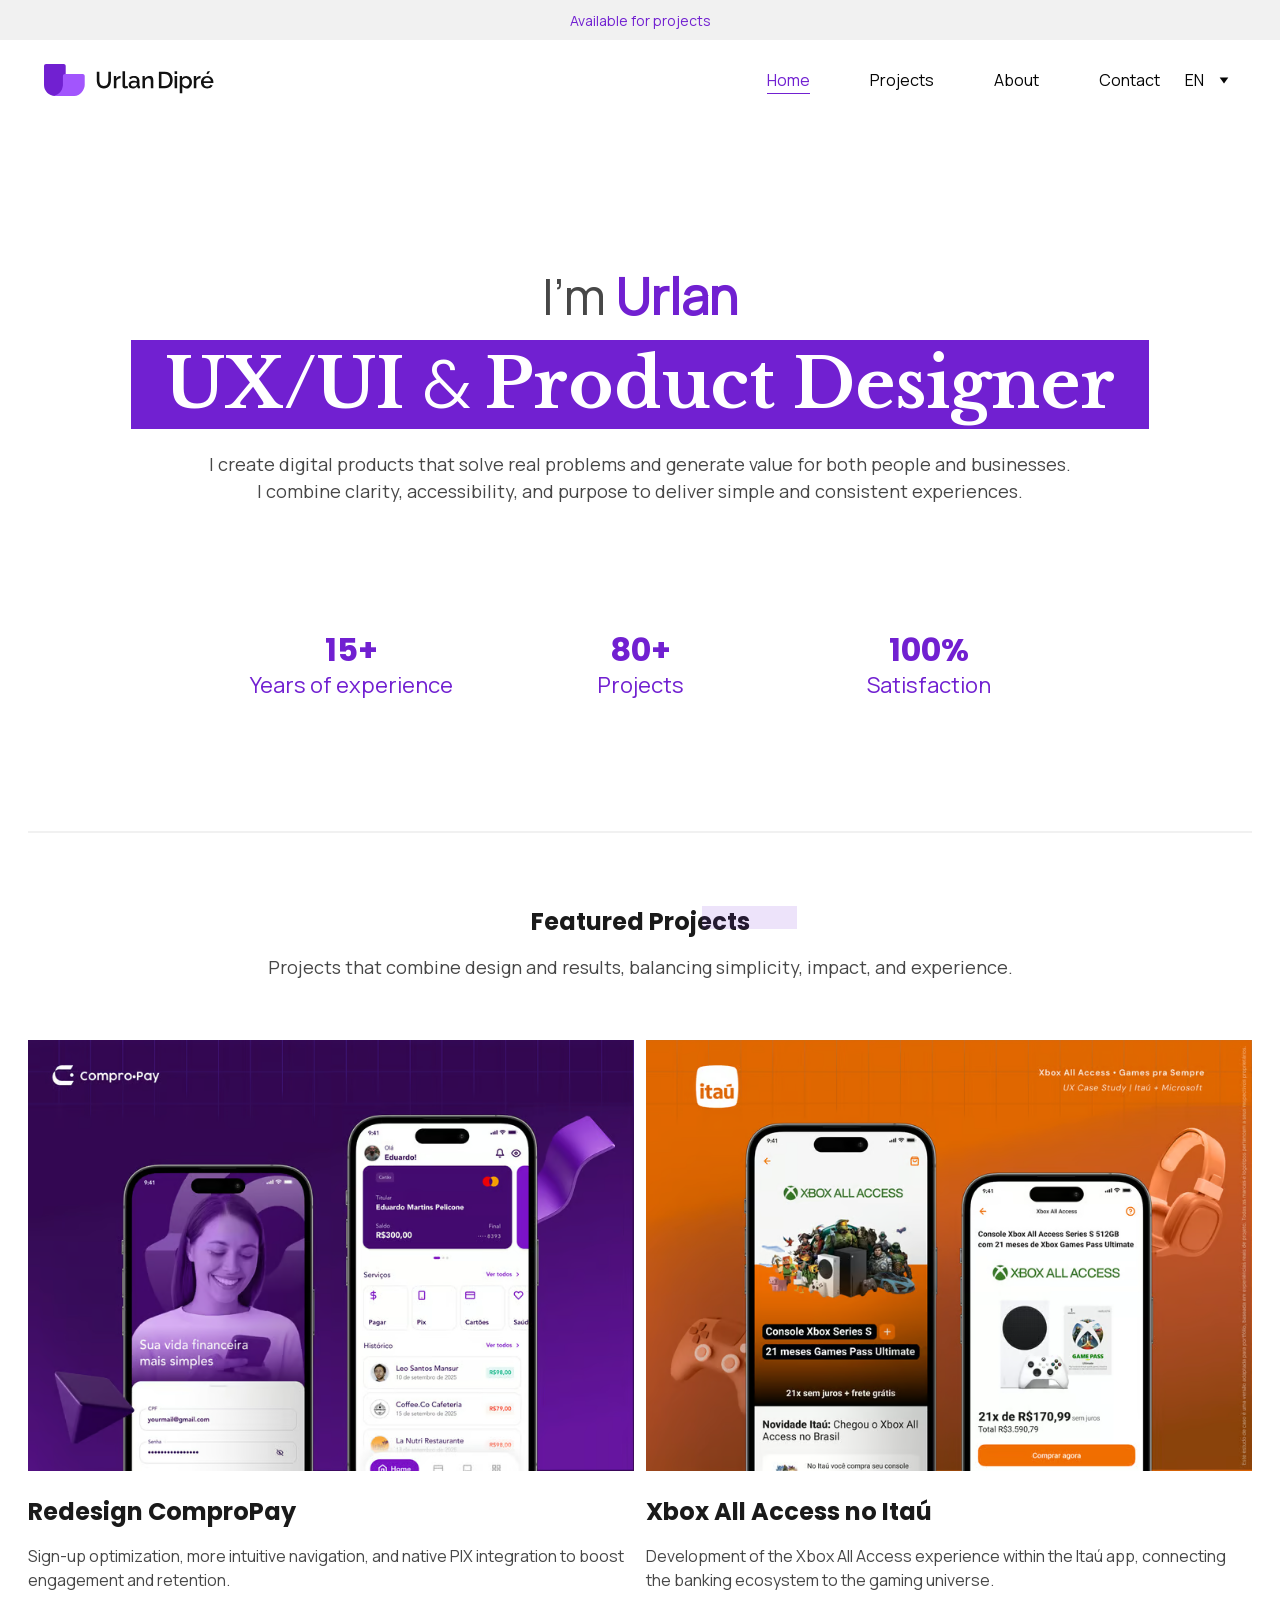
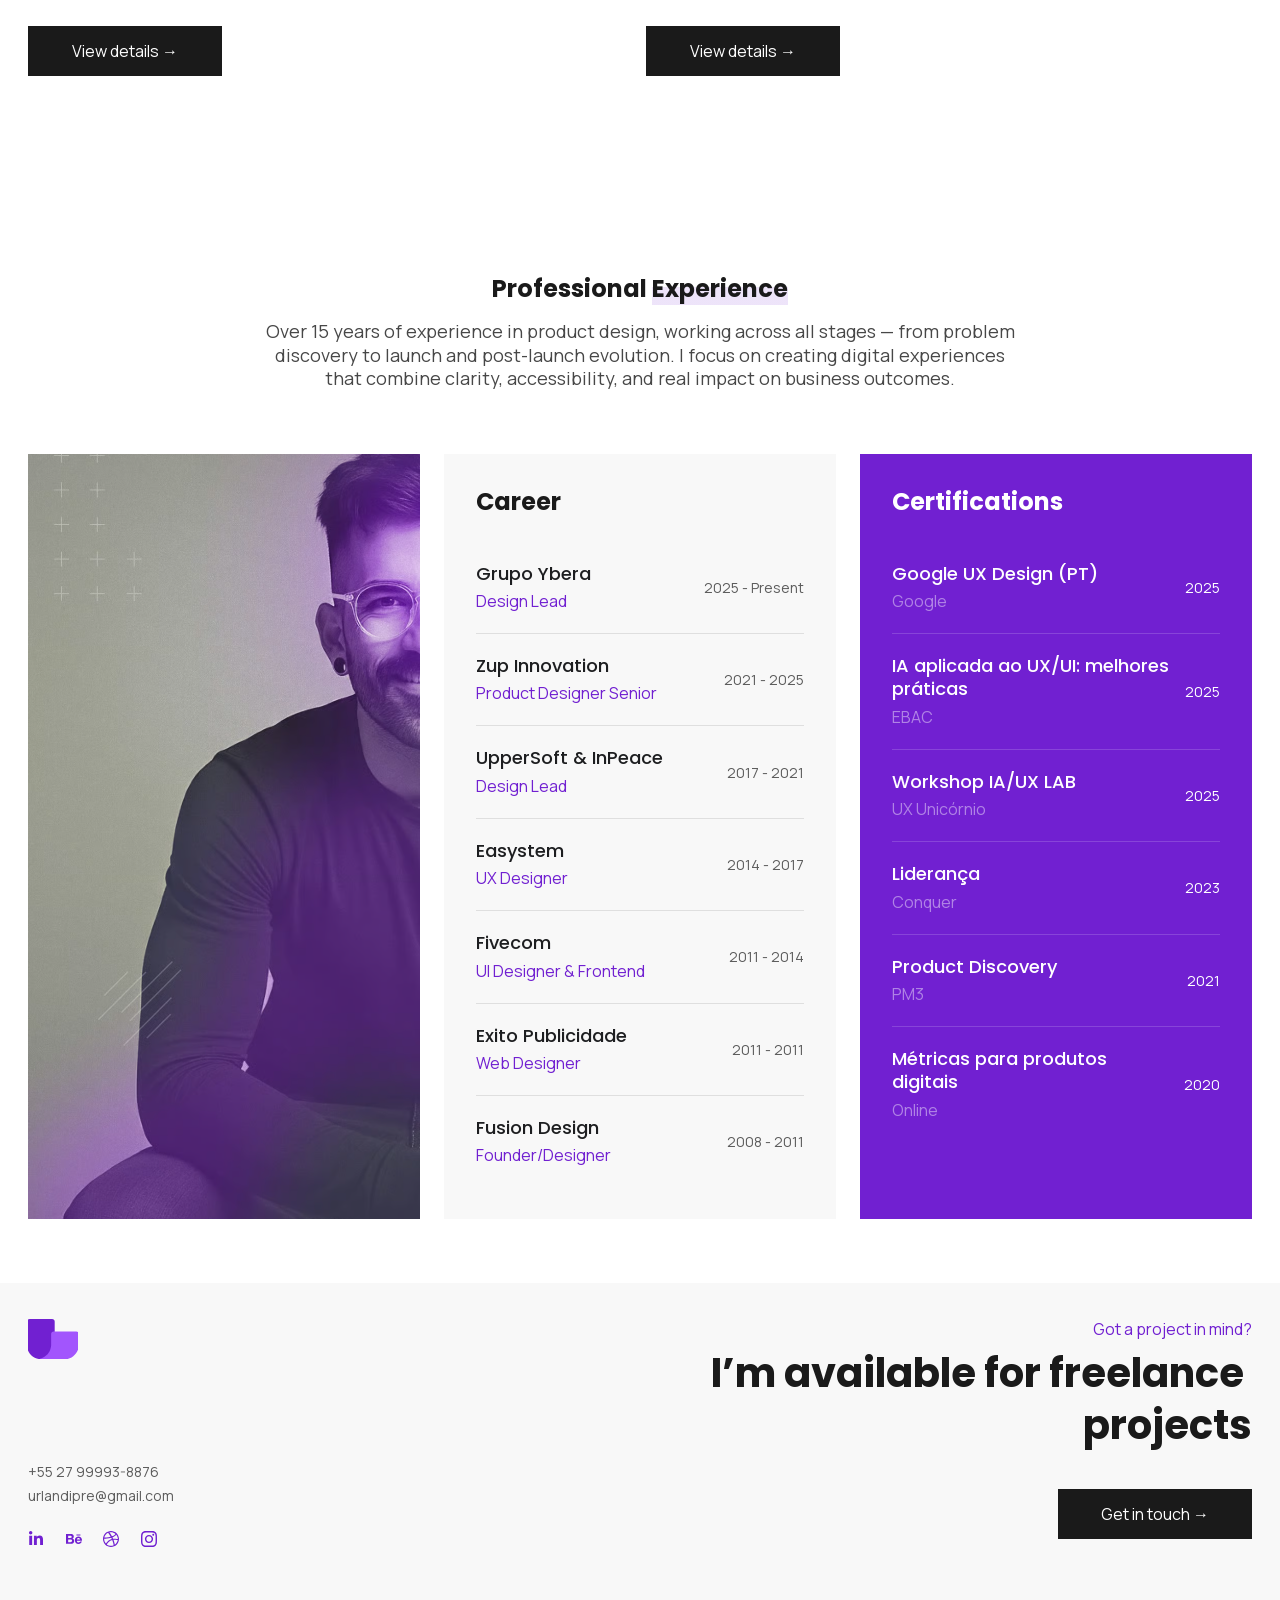
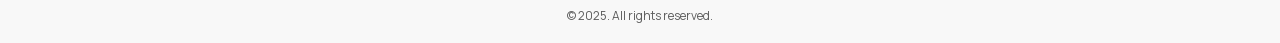
==== commit d9887f09: "Refaz seção Experiência Profissional e adiciona Grupo Ybera A grade de linhas fixas do Website Build" ====
--- a/en/index.html
+++ b/en/index.html
@@ -1,7 +1,7 @@
 <!DOCTYPE html>
-<html lang="en-PH"><head><meta charset="utf-8"><meta name="viewport" content="width=device-width, initial-scale=1.0"><meta name="generator" content="Hostinger Website Builder"><!--[--><title>Urlan Dipré | Product Designer &amp; UI/UX Designer | Portfólio | Urlan Dipré</title><meta name="description" content="Portfólio de Urlan Dipré, Product Designer e UX Designer. Ajudo empresas a criar produtos digitais que resolvem problemas reais e cativam seus usuários finais."><link rel="icon" size="16x16" href="../assets/img/favicon-32x32-YX4jgvQq2ZiePKGp-2e952647.png"><link rel="icon" size="32x32" href="../assets/img/favicon-32x32-YX4jgvQq2ZiePKGp-4b133446.png"><link rel="icon" size="192x192" href="../assets/img/favicon-32x32-YX4jgvQq2ZiePKGp-9befa3a1.png"><link rel="apple-touch-icon" href="../assets/img/favicon-32x32-YX4jgvQq2ZiePKGp-194b8c5a.png"><meta content="https://urlandipre.com/en" property="og:url"><link rel="canonical" href="../en/index.html"><meta content="Urlan Dipré | Product Designer &amp; UI/UX Designer | Portfólio | Urlan Dipré" property="og:title"><meta name="twitter:title" content="Urlan Dipré | Product Designer &amp; UI/UX Designer | Portfólio | Urlan Dipré"><meta content="website" property="og:type"><meta property="og:description" content="Portfólio de Urlan Dipré, Product Designer e UX Designer. Ajudo empresas a criar produtos digitais que resolvem problemas reais e cativam seus usuários finais."><meta name="twitter:description" content="Portfólio de Urlan Dipré, Product Designer e UX Designer. Ajudo empresas a criar produtos digitais que resolvem problemas reais e cativam seus usuários finais."><meta property="og:site_name" content="Urlan Dipré"><meta name="keywords" content="portfólio freelancer, design moderno, UX Designer"><meta content="https://urlandipre.com/assets/img/link-site-2x-AVLxgM4P4BuN07Lg-8f2420c2.jpg" property="og:image"><meta content="https://urlandipre.com/assets/img/link-site-2x-AVLxgM4P4BuN07Lg-8f2420c2.jpg" name="twitter:image"><meta content="" property="og:image:alt"><meta content="" name="twitter:image:alt"><meta name="twitter:card" content="summary_large_image"><!----><!----><!----><!----><!----><!--[--><link rel="alternate" hreflang="x-default" href="../en/index.html"><link rel="alternate" hreflang="en" href="../en/index.html"><link rel="alternate" hreflang="pt" href="../index.html"><!--]--><link href="../assets/css/font-faces-a764656a.css" rel="preconnect" crossorigin="true"><link href="../assets/css/font-faces-a764656a.css" rel="preload" as="style"><link href="../assets/css/font-faces-a764656a.css" rel="stylesheet" referrerpolicy="no-referrer"><!--]--><style></style><link rel="prefetch" href="../assets/img/traffic-43b87271.txt"><link rel="stylesheet" href="../assets/css/_slug_-OdI3wkKq-3c6b6619.css">
+<html lang="en-PH"><head><meta charset="utf-8"><meta name="viewport" content="width=device-width, initial-scale=1.0"><meta name="generator" content="Hostinger Website Builder"><!--[--><title>Urlan Dipré | Product Designer &amp; UI/UX Designer | Portfólio | Urlan Dipré</title><meta name="description" content="Portfólio de Urlan Dipré, Product Designer e UX Designer. Ajudo empresas a criar produtos digitais que resolvem problemas reais e cativam seus usuários finais."><link rel="icon" size="16x16" href="../assets/img/favicon-32x32-YX4jgvQq2ZiePKGp-2e952647.png"><link rel="icon" size="32x32" href="../assets/img/favicon-32x32-YX4jgvQq2ZiePKGp-4b133446.png"><link rel="icon" size="192x192" href="../assets/img/favicon-32x32-YX4jgvQq2ZiePKGp-9befa3a1.png"><link rel="apple-touch-icon" href="../assets/img/favicon-32x32-YX4jgvQq2ZiePKGp-194b8c5a.png"><meta content="https://urlandipre.com.br/en" property="og:url"><link rel="canonical" href="../en/index.html"><meta content="Urlan Dipré | Product Designer &amp; UI/UX Designer | Portfólio | Urlan Dipré" property="og:title"><meta name="twitter:title" content="Urlan Dipré | Product Designer &amp; UI/UX Designer | Portfólio | Urlan Dipré"><meta content="website" property="og:type"><meta property="og:description" content="Portfólio de Urlan Dipré, Product Designer e UX Designer. Ajudo empresas a criar produtos digitais que resolvem problemas reais e cativam seus usuários finais."><meta name="twitter:description" content="Portfólio de Urlan Dipré, Product Designer e UX Designer. Ajudo empresas a criar produtos digitais que resolvem problemas reais e cativam seus usuários finais."><meta property="og:site_name" content="Urlan Dipré"><meta name="keywords" content="portfólio freelancer, design moderno, UX Designer"><meta content="https://urlandipre.com.br/assets/img/link-site-2x-AVLxgM4P4BuN07Lg-8f2420c2.jpg" property="og:image"><meta content="https://urlandipre.com.br/assets/img/link-site-2x-AVLxgM4P4BuN07Lg-8f2420c2.jpg" name="twitter:image"><meta content="" property="og:image:alt"><meta content="" name="twitter:image:alt"><meta name="twitter:card" content="summary_large_image"><!----><!----><!----><!----><!----><!--[--><link rel="alternate" hreflang="x-default" href="../en/index.html"><link rel="alternate" hreflang="en" href="../en/index.html"><link rel="alternate" hreflang="pt" href="../index.html"><!--]--><link href="../assets/css/font-faces-a764656a.css" rel="preconnect" crossorigin="true"><link href="../assets/css/font-faces-a764656a.css" rel="preload" as="style"><link href="../assets/css/font-faces-a764656a.css" rel="stylesheet" referrerpolicy="no-referrer"><!--]--><style></style><link rel="prefetch" href="../assets/img/traffic-43b87271.txt"><link rel="stylesheet" href="../assets/css/_slug_-OdI3wkKq-3c6b6619.css">
 <style>:root{--color-meteorite-dark: #2f1c6a;--color-meteorite-dark-2: #1F1346;--color-meteorite: #8c85ff;--color-meteorite-light: #d5dfff;--color-primary-dark: #5025d1;--color-primary: #673de6;--color-primary-light: #ebe4ff;--color-primary-charts: #B39EF3;--color-danger-dark: #d63163;--color-danger: #fc5185;--color-danger-light: #ffe8ef;--color-danger-charts: #FEA8C2;--color-warning-dark: #fea419;--color-warning-dark-2: #9F6000;--color-warning-charts: #FFD28C;--color-warning: #ffcd35;--color-warning-light: #fff8e2;--color-success-dark: #008361;--color-success: #00b090;--color-success-light: #def4f0;--color-dark: #1d1e20;--color-gray-dark: #36344d;--color-gray: #727586;--color-gray-border: #dadce0;--color-gray-light: #f2f3f6;--color-light: #fff;--color-azure: #357df9;--color-azure-light: #e3ebf9;--color-azure-dark: #265ab2;--color-indigo: #6366F1;--color-neutral-200: #D8DAE0}.whats-app-bubble{position:fixed;right:20px;bottom:24px;z-index:19;display:flex;cursor:pointer;border-radius:100px;box-shadow:#00000026 0 4px 12px}#wtpQualitySign_fixedCSS,#wtpQualitySign_popupCSS{bottom:10px!important}#wtpQualitySign_fixedCSS{z-index:17!important}#wtpQualitySign_popupCSS{z-index:18!important}
-</style><script type="application/ld+json">{"@context":"https://schema.org/","name":"Urlan Dipré | Product Designer & UI/UX Designer | Portfólio","url":"https://urlandipre.com/en","description":"Portfólio de Urlan Dipré, Product Designer e UX Designer. Ajudo empresas a criar produtos digitais que resolvem problemas reais e cativam seus usuários finais.","image":"https://urlandipre.com/assets/img/link-site-2x-AVLxgM4P4BuN07Lg-8f2420c2.jpg","inLanguage":"en-PH","keywords":["portfólio freelancer","design moderno","UX Designer"],"@type":"WebPage"}</script><meta name="generator" content="Hostinger Website builder"></head>  <body> <div> <style>astro-island,astro-slot,astro-static-slot{display:contents}</style><div></div> <!--[--><main style="--h1-font-size: 64px; --h1-font-style: normal; --h1-font-family: var(--font-primary); --h1-font-weight: 500; --h1-line-height: 1.3em; --h1-m-font-size: 40px; --h1-letter-spacing: 0; --h1-text-transform: none; --h1-text-decoration: none; --h2-font-size: 56px; --h2-font-style: normal; --h2-font-family: var(--font-primary); --h2-font-weight: 500; --h2-line-height: 1.3em; --h2-m-font-size: 36px; --h2-letter-spacing: 0; --h2-text-transform: none; --h2-text-decoration: none; --h3-font-size: 48px; --h3-font-style: normal; --h3-font-family: var(--font-primary); --h3-font-weight: 500; --h3-line-height: 1.3em; --h3-m-font-size: 32px; --h3-letter-spacing: 0; --h3-text-transform: none; --h3-text-decoration: none; --h4-font-size: 40px; --h4-font-style: normal; --h4-font-family: var(--font-primary); --h4-font-weight: 500; --h4-line-height: 1.3em; --h4-m-font-size: 24px; --h4-letter-spacing: 0; --h4-text-transform: none; --h4-text-decoration: none; --h5-font-size: 32px; --h5-font-style: normal; --h5-font-family: var(--font-primary); --h5-font-weight: 500; --h5-line-height: 1.3em; --h5-m-font-size: 24px; --h5-letter-spacing: 0; --h5-text-transform: none; --h5-text-decoration: none; --h6-font-size: 24px; --h6-font-style: normal; --h6-font-family: var(--font-primary); --h6-font-weight: 500; --h6-line-height: 1.3em; --h6-m-font-size: 20px; --h6-letter-spacing: 0; --h6-text-transform: none; --h6-text-decoration: none; --body-font-size: 16px; --body-font-style: normal; --body-font-family: var(--font-secondary); --body-font-weight: 400; --body-line-height: 1.5em; --body-m-font-size: 16px; --body-letter-spacing: 0; --body-text-transform: none; --body-text-decoration: none; --font-primary: 'Poppins', sans-serif; --font-secondary: 'Manrope', sans-serif; --nav-link-color: rgb(5, 5, 5); --nav-link-font-size: 16px; --nav-link-font-style: normal; --nav-link-color-hover: rgb(113, 32, 209); --nav-link-font-family: var(--font-secondary); --nav-link-font-weight: 400; --nav-link-line-height: 1.5em; --nav-link-m-font-size: 16px; --nav-link-letter-spacing: 0; --nav-link-text-transform: none; --nav-link-text-decoration: none; --body-large-font-size: 18px; --body-large-font-style: normal; --body-large-font-family: var(--font-secondary); --body-large-font-weight: 400; --body-large-line-height: 1.5em; --body-large-m-font-size: 18px; --body-large-letter-spacing: 0; --body-large-text-transform: none; --body-large-text-decoration: none; --body-small-font-size: 14px; --body-small-font-style: normal; --body-small-font-family: var(--font-secondary); --body-small-font-weight: 400; --body-small-line-height: 1.5em; --body-small-m-font-size: 14px; --body-small-letter-spacing: 0; --body-small-text-transform: none; --body-small-text-decoration: none; --grid-button-primary-font-size: 16px; --grid-button-primary-padding-x: 40px; --grid-button-primary-padding-y: 16px; --grid-button-primary-font-color: #ffffff; --grid-button-primary-font-style: normal; --grid-button-primary-font-family: var(--font-secondary); --grid-button-primary-font-weight: 400; --grid-button-primary-line-height: normal; --grid-button-primary-m-font-size: 16px; --grid-button-primary-m-padding-x: 36px; --grid-button-primary-m-padding-y: 14px; --grid-button-primary-box-shadow-x: 0px; --grid-button-primary-box-shadow-y: 0px; --grid-button-primary-border-radius: 999px; --grid-button-primary-letter-spacing: normal; --grid-button-primary-text-transform: none; --grid-button-primary-box-shadow-blur: 0px; --grid-button-primary-text-decoration: none; --grid-button-primary-background-color: rgb(0, 0, 0); --grid-button-primary-box-shadow-color: rgba(0, 0, 0, 0); --grid-button-primary-box-shadow-spread: 0px; --grid-button-primary-box-shadow-x-hover: 0px; --grid-button-primary-box-shadow-y-hover: 0px; --grid-button-primary-transition-duration: 0.2s; --grid-button-primary-box-shadow-blur-hover: 0px; --grid-button-primary-background-color-hover: rgb(29, 30, 32); --grid-button-primary-box-shadow-color-hover: 0px; --grid-button-primary-box-shadow-spread-hover: 0px; --grid-button-primary-transition-timing-function: ease; --grid-button-secondary-font-size: 16px; --grid-button-secondary-padding-x: 40px; --grid-button-secondary-padding-y: 16px; --grid-button-secondary-font-color: rgb(0, 0, 0); --grid-button-secondary-font-style: normal; --grid-button-secondary-font-family: var(--font-secondary); --grid-button-secondary-font-weight: 400; --grid-button-secondary-line-height: normal; --grid-button-secondary-m-font-size: 16px; --grid-button-secondary-m-padding-x: 36px; --grid-button-secondary-m-padding-y: 14px; --grid-button-secondary-box-shadow-x: 0px; --grid-button-secondary-box-shadow-y: 0px; --grid-button-secondary-border-radius: 999px; --grid-button-secondary-letter-spacing: normal; --grid-button-secondary-text-transform: none; --grid-button-secondary-box-shadow-blur: 0px; --grid-button-secondary-text-decoration: none; --grid-button-secondary-background-color: white; --grid-button-secondary-box-shadow-color: rgba(0, 0, 0, 0); --grid-button-secondary-box-shadow-spread: 0px; --grid-button-secondary-box-shadow-x-hover: 0px; --grid-button-secondary-box-shadow-y-hover: 0px; --grid-button-secondary-transition-duration: 0.2s; --grid-button-secondary-box-shadow-blur-hover: 0px; --grid-button-secondary-background-color-hover: rgb(240, 240, 240); --grid-button-secondary-box-shadow-color-hover: 0px; --grid-button-secondary-box-shadow-spread-hover: 0px; --grid-button-secondary-transition-timing-function: ease; --e2abae00: 120px;" class="page"><div class="sticky-trigger"></div><!----><div class="top-blocks--sticky top-blocks"><section class="block-sticky-bar" data-block-id="stickyBar" style="--5bd99ccd: 100;" data-v-6290f57d="" data-qa="block-sticky-bar"><div class="block-background block-sticky-bar__background transition-with-bg" data-v-6290f57d="" style="--21fe064a: rgb(241, 241, 241); --38b011f4: 50%; --354660b6: 0%; --6b53147f: 50%; --bf4a5566: center; --487662d8: false;"><!----><!----><!----></div><div class="block-sticky-bar-layout transition transition--undefined transition--root-hidden" style="--block-padding-top: 0; --block-padding: 0; --block-padding-right: 0; --block-padding-bottom: 0; --block-padding-left: 0; --m-block-padding: 0 16px; --m-grid-template-rows: 1fr; --t-grid-template-rows: 1fr; --small-desktop-grid-template-rows: 1fr; --grid-template-rows: 1fr; --m-grid-template-columns: 100%; --grid-template-columns: 100%; --m-block-min-height: 40px; --t-block-min-height: 40px; --small-desktop-block-min-height: 40px; --block-min-height: 40px; --96c845ae: 1224px; --067a702b: 360px; --205f40f1: 0 16px; --a83e9362: 100;" data-v-6290f57d="" data-v-bea4450f="" data-qa="block-sticky-bar-layout"><!--[--><!--[--><div class="text-box block-sticky-bar__element" data-animation-role="block-element" data-v-6290f57d="" style="--54285089:break-spaces;--6191828b:break-spaces;"><p class="body-small" style="color: rgb(113, 32, 209)" dir="auto">Available for projects</p></div><!--]--><!--]--></div></section><header class="block-header" style="--nav-link-font-weight:400;--nav-link-text-color:rgb(5, 5, 5);--nav-link-text-color-hover:rgb(113, 32, 209);--header-height-mobile:80px;--width:1240px;--padding-top:24px;--padding:24px 16px 24px 16px;--padding-right:16px;--padding-bottom:24px;--padding-left:16px;--m-padding-top:24px;--m-padding:24px 16px 24px 16px;--m-padding-right:16px;--m-padding-bottom:24px;--m-padding-left:16px;--logo-width:170px;--cartIconSize:24px;--link-spacing:60px;--m-logo-width:116.32292175292969px;--m-link-spacing:20px;--element-spacing:25px;--contrastBackgroundColor:rgb(224, 224, 224);--background-color:#ffffff;" backgroundcolorcontrast="rgb(224, 224, 224)" height="80" is-in-preview-mode="false" is-preview-mobile-view="false" data-v-6a88bed3=""><div class="background" style="--background-color:#ffffff;" data-v-6a88bed3=""></div><!--[--><div class="block-header-layout-desktop block-header-layout-desktop--desktop-1" style="--7708d8d2: min-content auto repeat(1, min-content); --a54fb50e: 40px;" data-v-a07a4ffe=""><!--[--><a class="block-header-logo block-header__logo" href="../en/index.html" data-v-6a88bed3="" style="--0c1b1e60:170px;--5d79b3cd:32px;--21476ca4:24px;--43ce6f65:24;--dff81636:400;--653c9bff:116.32292175292969px;--2887ea0e:22px;--669f3aa2:24px;" data-v-4ae1c879=""><img class="block-header-logo__image" src="../assets/img/colorblack-Yle4qEv43yT9LWEQ-78cb3f8d.svg" alt="Urlan Dipré logo" data-v-4ae1c879="" data-qa="builder-siteheader-img-logo"></a><!--]--><!--[--><nav class="block-header__nav" data-v-6a88bed3=""><ul class="block-header__nav-links" data-v-6a88bed3="" data-qa="builder-siteheader-emptyspace"><!--[--><li class="block-header-item" data-v-6a88bed3="" data-v-7a1586db=""><label class="block-header-item__label" data-v-7a1586db=""><!----><div class="item-content-wrapper item-content-wrapper--active block-header-item__item" aria-haspopup="false" data-v-7a1586db="" data-v-63e4f6b6="" data-qa="navigation-item-home"><a class="item-content" href="../en/index.html" data-v-63e4f6b6="" data-qa="navigationblock-page-active-home">Home</a><!----></div><!----></label></li><li class="block-header-item" data-v-6a88bed3="" data-v-7a1586db=""><label class="block-header-item__label" data-v-7a1586db=""><!----><div class="item-content-wrapper block-header-item__item" aria-haspopup="false" data-v-7a1586db="" data-v-63e4f6b6="" data-qa="navigation-item-projects"><a class="item-content" href="../en/projects.html" data-v-63e4f6b6="" data-qa="navigationblock-page-projects">Projects</a><!----></div><!----></label></li><li class="block-header-item" data-v-6a88bed3="" data-v-7a1586db=""><label class="block-header-item__label" data-v-7a1586db=""><!----><div class="item-content-wrapper block-header-item__item" aria-haspopup="false" data-v-7a1586db="" data-v-63e4f6b6="" data-qa="navigation-item-about"><a class="item-content" href="../en/about.html" data-v-63e4f6b6="" data-qa="navigationblock-page-about">About</a><!----></div><!----></label></li><li class="block-header-item" data-v-6a88bed3="" data-v-7a1586db=""><label class="block-header-item__label" data-v-7a1586db=""><!----><div class="item-content-wrapper block-header-item__item" aria-haspopup="false" data-v-7a1586db="" data-v-63e4f6b6="" data-qa="navigation-item-contact"><a class="item-content" href="../en/contact.html" data-v-63e4f6b6="" data-qa="navigationblock-page-contact">Contact</a><!----></div><!----></label></li><!--]--></ul></nav><!--]--><!--[--><div class="language-switcher block-header__language-switcher" tabindex="0" data-v-6a88bed3="" style="--dcfd20ac:hidden;--021cac82:0;--1a67d35b:none;"><div class="language-switcher__button" data-qa="navigation-language-switcher"><div class="language-switcher__locale">en</div><svg class="language-switcher__icon" width="10" height="7" viewBox="0 0 10 7" fill="none" xmlns="http://www.w3.org/2000/svg"><path d="M5 6.5L0.669873 0.5L9.33013 0.500001L5 6.5Z" fill="currentColor"></path></svg></div><div class="language-switcher__dropdown-area"><ul class="language-switcher__dropdown"><!--[--><li class="language-switcher__dropdown-item" data-qa="navigation-language-switcher-en"><a href="../en/index.html" class="--current language-switcher__dropdown-link"><!----> English</a></li><li class="language-switcher__dropdown-item" data-qa="navigation-language-switcher-pt"><a href="../index.html" class="language-switcher__dropdown-link"><!----> Português</a></li><!--]--></ul></div></div><!--]--><!--[--><!--]--><!--[--><!--]--><!--[--><!--]--></div><div class="block-header-layout-mobile block-header-layout-mobile--mobile-1" style="--7708d8d2: min-content auto repeat(1, min-content); --a54fb50e: 40px;" data-v-a07a4ffe=""><!--[--><a class="block-header-logo block-header__logo" href="../en/index.html" data-v-6a88bed3="" style="--0c1b1e60:170px;--5d79b3cd:32px;--21476ca4:24px;--43ce6f65:24;--dff81636:400;--653c9bff:116.32292175292969px;--2887ea0e:22px;--669f3aa2:24px;" data-v-4ae1c879=""><img class="block-header-logo__image" src="../assets/img/colorblack-Yle4qEv43yT9LWEQ-78cb3f8d.svg" alt="Urlan Dipré logo" data-v-4ae1c879="" data-qa="builder-siteheader-img-logo"></a><!--]--><!--[--><!--]--><!--[--><button type="button" class="burger block-header__hamburger-menu" title="Menu" data-v-6a88bed3="" style="--165ebbac:var(--nav-link-text-color);" data-v-ccf9b649="" data-qa="builder-siteheader-btn-hamburger"><span class="burger__bun" data-v-ccf9b649=""></span><span class="burger__meat" data-v-ccf9b649=""></span><span class="burger__bun" data-v-ccf9b649=""></span></button><!--]--><div class="block-header-layout-mobile__dropdown--link-align-right block-header-layout-mobile__dropdown" data-v-a07a4ffe=""><!--[--><nav class="block-header__nav" data-v-6a88bed3=""><ul class="block-header__nav-links" data-v-6a88bed3="" data-qa="builder-siteheader-emptyspace"><!--[--><li class="block-header-item" data-v-6a88bed3="" data-v-7a1586db=""><label class="block-header-item__label" data-v-7a1586db=""><!----><div class="item-content-wrapper item-content-wrapper--active block-header-item__item" aria-haspopup="false" data-v-7a1586db="" data-v-63e4f6b6="" data-qa="navigation-item-home"><a class="item-content" href="../en/index.html" data-v-63e4f6b6="" data-qa="navigationblock-page-active-home">Home</a><!----></div><!----></label></li><li class="block-header-item" data-v-6a88bed3="" data-v-7a1586db=""><label class="block-header-item__label" data-v-7a1586db=""><!----><div class="item-content-wrapper block-header-item__item" aria-haspopup="false" data-v-7a1586db="" data-v-63e4f6b6="" data-qa="navigation-item-projects"><a class="item-content" href="../en/projects.html" data-v-63e4f6b6="" data-qa="navigationblock-page-projects">Projects</a><!----></div><!----></label></li><li class="block-header-item" data-v-6a88bed3="" data-v-7a1586db=""><label class="block-header-item__label" data-v-7a1586db=""><!----><div class="item-content-wrapper block-header-item__item" aria-haspopup="false" data-v-7a1586db="" data-v-63e4f6b6="" data-qa="navigation-item-about"><a class="item-content" href="../en/about.html" data-v-63e4f6b6="" data-qa="navigationblock-page-about">About</a><!----></div><!----></label></li><li class="block-header-item" data-v-6a88bed3="" data-v-7a1586db=""><label class="block-header-item__label" data-v-7a1586db=""><!----><div class="item-content-wrapper block-header-item__item" aria-haspopup="false" data-v-7a1586db="" data-v-63e4f6b6="" data-qa="navigation-item-contact"><a class="item-content" href="../en/contact.html" data-v-63e4f6b6="" data-qa="navigationblock-page-contact">Contact</a><!----></div><!----></label></li><!--]--></ul></nav><!--]--><!--[--><div class="language-switcher block-header__language-switcher" tabindex="0" data-v-6a88bed3="" style="--dcfd20ac:hidden;--021cac82:0;--1a67d35b:none;"><div class="language-switcher__button" data-qa="navigation-language-switcher"><div class="language-switcher__locale">en</div><svg class="language-switcher__icon" width="10" height="7" viewBox="0 0 10 7" fill="none" xmlns="http://www.w3.org/2000/svg"><path d="M5 6.5L0.669873 0.5L9.33013 0.500001L5 6.5Z" fill="currentColor"></path></svg></div><div class="language-switcher__dropdown-area"><ul class="language-switcher__dropdown"><!--[--><li class="language-switcher__dropdown-item" data-qa="navigation-language-switcher-en"><a href="../en/index.html" class="--current language-switcher__dropdown-link"><!----> English</a></li><li class="language-switcher__dropdown-item" data-qa="navigation-language-switcher-pt"><a href="../index.html" class="language-switcher__dropdown-link"><!----> Português</a></li><!--]--></ul></div></div><!--]--><!--[--><!--]--><!--[--><!--]--></div></div><!--]--></header></div><div class="page__blocks"><!--[--><section id="zFpT1m" class="block block--desktop-first-visible block--mobile-first-visible" style="--block-padding-top:16px;--block-padding:16px 0 16px 0;--block-padding-right:0;--block-padding-bottom:16px;--block-padding-left:0;--m-block-padding:16px;" data-v-d87a02d1="" data-qa="block"><div class="block-background block-background--fixed transition-with-bg" data-v-d87a02d1="" style="--21fe064a: rgb(255, 255, 255); --38b011f4: 85%; --354660b6: 85%; --6b53147f: 15%; --bf4a5566: center; --487662d8: false;"><!----><!----><!----></div><div class="block-layout block-layout--layout" style="--m-grid-template-rows:11.944444444444445vw auto 3.611111111111111vw auto 5.555555555555555vw 25.555555555555557vw 1.3888888888888888vw 2.5vw auto auto 5.277777777777778vw auto 12.222222222222221vw auto 3.0555555555555554vw auto 3.3333333333333335vw auto 32.671875px;--t-grid-template-rows:minmax(43px, auto) minmax(53px, auto) minmax(13px, auto) minmax(90px, auto) minmax(20px, auto) minmax(92px, auto) minmax(5px, auto) minmax(9px, auto) minmax(10px, auto) minmax(21px, auto) minmax(19px, auto) minmax(6px, auto) minmax(44px, auto) minmax(31px, auto) minmax(11px, auto) minmax(24px, auto) minmax(12px, auto) minmax(1.328125px, auto) 1fr;--small-desktop-grid-template-rows:1.9607843137254901vw 9.803921568627452vw auto auto 0.7352941176470589vw auto 1.7973856209150327vw auto 10.130718954248366vw auto 0.16339869281045752vw auto 9.803921568627452vw auto 16px;--grid-template-rows:minmax(24px, auto) minmax(120px, auto) minmax(36px, auto) minmax(31px, auto) minmax(9px, auto) minmax(88px, auto) minmax(22px, auto) minmax(54px, auto) minmax(124px, auto) minmax(42px, auto) minmax(2px, auto) minmax(26px, auto) minmax(120px, auto) minmax(21px, auto) 1fr;--m-grid-template-columns:20.121951219512198% 18.29268292682927% 9.75609756097561% 1.8292682926829267% 1.8292682926829267% 48.170731707317074%;--grid-template-columns:8.415032679738562% 4.166666666666666% 4.248366013071895% 19.11764705882353% 4.493464052287582% 19.11764705882353% 4.493464052287582% 19.11764705882353% 3.6764705882352944% 0.49019607843137253% 4.248366013071895% 8.415032679738562%;--m-block-min-height:auto;--t-block-min-height:537px;--small-desktop-block-min-height:auto;--block-min-height:735px;--cf684206:1224px;--1b0ec2ff:360px;--b11075fe:0 4.444444444444445vw;--5a2609c5:0 16px;" data-v-d87a02d1=""><!--[--><!--[--><div class="layout-element layout-element--layout layout-element transition transition--slide" style="--text:center;--align:flex-start;--m-text:center;--justify:flex-start;--m-element-margin:0 0 16px 0;--z-index:1;--grid-row:6/7;--grid-column:2/12;--m-grid-row:4/5;--m-grid-column:1/7;--7c3810b2:88px;--36d4e892:90px;" data-v-4edbe80f="" data-qa="layout-element-wrapper:znunhw"><!--[--><!----><!----><!----><!----><!----><div class="text-box layout-element__component layout-element__component--GridTextBox" id="zNUnhW" data-v-4edbe80f="" style="--54285089:break-spaces;--cbf4efae:rgb(113, 32, 209);--6191828b:break-spaces;" data-qa="gridtextbox:znunhw"><h2 style="color: rgb(255, 255, 255); --lineHeightMobile: 1.3; --lineHeightDesktop: 1.3; --fontSizeMobile: 34px; --fontSizeDesktop: 68px" dir="auto"><span style="font-family: Libre\ Baskerville; font-weight: 700"><strong>UX/UI </strong></span><span style="font-family: Poppins; font-weight: 300">&amp;<strong> </strong></span><span style="font-family: Libre\ Baskerville; font-weight: 700"><strong>Product Designer</strong></span></h2></div><!----><!----><!----><!----><!----><!----><!----><!----><!----><!--[--><!--]--><!--]--></div><div class="layout-element layout-element--layout layout-element transition transition--slide" style="--text:center;--align:flex-start;--justify:flex-start;--m-element-margin:0 0 16px 0;--z-index:2;--grid-row:8/9;--grid-column:3/11;--m-grid-row:6/13;--m-grid-column:1/7;--7c3810b2:54px;--36d4e892:162px;" data-v-4edbe80f="" data-qa="layout-element-wrapper:zbyxln"><!--[--><!----><!----><!----><!----><!----><div class="text-box layout-element__component layout-element__component--GridTextBox" id="zbYXLN" data-v-4edbe80f="" style="--54285089:break-spaces;--6191828b:break-spaces;" data-qa="gridtextbox:zbyxln"><p class="body-large" style="color: rgb(71, 71, 71)" dir="auto">I create digital products that solve real problems and generate value for both people and businesses.<br>I combine clarity, accessibility, and purpose to deliver simple and consistent experiences.</p></div><!----><!----><!----><!----><!----><!----><!----><!----><!----><!--[--><!--]--><!--]--></div><div class="layout-element layout-element--layout layout-element transition transition--slide" style="--text:center;--align:flex-start;--justify:flex-start;--m-element-margin:0 0 16px 0;--z-index:3;--grid-row:3/5;--grid-column:2/12;--m-grid-row:2/3;--m-grid-column:1/7;--7c3810b2:67px;--36d4e892:53px;" data-v-4edbe80f="" data-qa="layout-element-wrapper:z8rxhj"><!--[--><!----><!----><!----><!----><!----><div class="text-box layout-element__component layout-element__component--GridTextBox" id="z8RXHJ" data-v-4edbe80f="" style="--54285089:break-spaces;--6191828b:break-spaces;" data-qa="gridtextbox:z8rxhj"><h1 style="color: rgb(26, 26, 26); --lineHeightDesktop: 1.3; --fontSizeDesktop: 50px" dir="auto"><span style="color: rgb(71, 71, 71); font-family: Manrope; font-weight: 400">I'm </span><span style="color: rgb(113, 32, 209); font-family: Manrope; font-weight: 400"><strong>Urlan</strong></span></h1></div><!----><!----><!----><!----><!----><!----><!----><!----><!----><!--[--><!--]--><!--]--></div><div class="layout-element layout-element--layout layout-element transition transition--slide" style="--text:center;--align:flex-start;--justify:flex-start;--m-element-margin:0 0 16px 0;--z-index:4;--grid-row:10/11;--grid-column:4/5;--m-grid-row:14/15;--m-grid-column:1/4;--7c3810b2:42px;--36d4e892:31px;" data-v-4edbe80f="" data-qa="layout-element-wrapper:zc05lo"><!--[--><!----><!----><!----><!----><!----><div class="text-box layout-element__component layout-element__component--GridTextBox" id="zc05Lo" data-v-4edbe80f="" style="--54285089:break-spaces;--6191828b:break-spaces;" data-qa="gridtextbox:zc05lo"><h5 style="color: rgb(113, 32, 209)" dir="auto"><strong>15+</strong></h5></div><!----><!----><!----><!----><!----><!----><!----><!----><!----><!--[--><!--]--><!--]--></div><div class="layout-element layout-element--layout layout-element transition transition--slide" style="--text:center;--align:flex-start;--justify:flex-start;--m-element-margin:0 0 16px 0;--z-index:5;--grid-row:12/13;--grid-column:4/5;--m-grid-row:16/17;--m-grid-column:1/4;--7c3810b2:26px;--36d4e892:24px;" data-v-4edbe80f="" data-qa="layout-element-wrapper:zh3bvu"><!--[--><!----><!----><!----><!----><!----><div class="text-box layout-element__component layout-element__component--GridTextBox" id="zh3bvU" data-v-4edbe80f="" style="--54285089:break-spaces;--6191828b:break-spaces;" data-qa="gridtextbox:zh3bvu"><p class="body" style="color: rgb(113, 32, 209); --lineHeightDesktop: 1.16; --fontSizeDesktop: 22px" dir="auto">Years of experience</p></div><!----><!----><!----><!----><!----><!----><!----><!----><!----><!--[--><!--]--><!--]--></div><div class="layout-element layout-element--layout layout-element transition transition--slide" style="--text:center;--align:flex-start;--justify:flex-start;--m-element-margin:0 0 16px 0;--z-index:6;--grid-row:10/11;--grid-column:6/7;--m-grid-row:14/15;--m-grid-column:6/7;--7c3810b2:42px;--36d4e892:31px;" data-v-4edbe80f="" data-qa="layout-element-wrapper:zcicuq"><!--[--><!----><!----><!----><!----><!----><div class="text-box layout-element__component layout-element__component--GridTextBox" id="zciCUQ" data-v-4edbe80f="" style="--54285089:break-spaces;--6191828b:break-spaces;" data-qa="gridtextbox:zcicuq"><h5 style="color: rgb(113, 32, 209)" dir="auto"><strong>80+</strong></h5></div><!----><!----><!----><!----><!----><!----><!----><!----><!----><!--[--><!--]--><!--]--></div><div class="layout-element layout-element--layout layout-element transition transition--slide" style="--text:center;--align:flex-start;--justify:flex-start;--m-element-margin:0 0 16px 0;--z-index:7;--grid-row:12/13;--grid-column:6/7;--m-grid-row:16/17;--m-grid-column:6/7;--7c3810b2:26px;--36d4e892:24px;" data-v-4edbe80f="" data-qa="layout-element-wrapper:z-sssc"><!--[--><!----><!----><!----><!----><!----><div class="text-box layout-element__component layout-element__component--GridTextBox" id="z-sSsC" data-v-4edbe80f="" style="--54285089:break-spaces;--6191828b:break-spaces;" data-qa="gridtextbox:z-sssc"><p class="body" style="color: rgb(113, 32, 209); --lineHeightDesktop: 1.16; --fontSizeDesktop: 22px" dir="auto">Projects</p></div><!----><!----><!----><!----><!----><!----><!----><!----><!----><!--[--><!--]--><!--]--></div><div class="layout-element layout-element--layout layout-element layout-element--mobile-element-hidden transition transition--slide" style="--text:center;--align:flex-start;--justify:flex-start;--m-element-margin:0 0 16px 0;--z-index:8;--grid-row:10/11;--grid-column:8/9;--m-grid-row:9/11;--m-grid-column:5/7;--7c3810b2:42px;--36d4e892:31px;" data-v-4edbe80f="" data-qa="layout-element-wrapper:zagnky"><!--[--><!----><!----><!----><!----><!----><div class="text-box layout-element__component layout-element__component--GridTextBox" id="zaGnkY" data-v-4edbe80f="" style="--54285089:break-spaces;--6191828b:break-spaces;" data-qa="gridtextbox:zagnky"><h5 style="color: rgb(113, 32, 209)" dir="auto"><strong>100%</strong></h5></div><!----><!----><!----><!----><!----><!----><!----><!----><!----><!--[--><!--]--><!--]--></div><div class="layout-element layout-element--layout layout-element layout-element--mobile-element-hidden transition transition--slide" style="--text:center;--align:flex-start;--justify:flex-start;--m-element-margin:0 0 16px 0;--z-index:9;--grid-row:12/13;--grid-column:8/9;--m-grid-row:7/10;--m-grid-column:6/7;--7c3810b2:26px;--36d4e892:24px;" data-v-4edbe80f="" data-qa="layout-element-wrapper:zcdubo"><!--[--><!----><!----><!----><!----><!----><div class="text-box layout-element__component layout-element__component--GridTextBox" id="zCduBO" data-v-4edbe80f="" style="--54285089:break-spaces;--6191828b:break-spaces;" data-qa="gridtextbox:zcdubo"><p class="body" style="color: rgb(113, 32, 209); --lineHeightDesktop: 1.16; --fontSizeDesktop: 22px" dir="auto">Satisfaction</p></div><!----><!----><!----><!----><!----><!----><!----><!----><!----><!--[--><!--]--><!--]--></div><div class="layout-element layout-element--layout layout-element layout-element--desktop-element-hidden layout-element--mobile-element-hidden transition transition--slide transition--root-hidden" style="--align:center;--justify:center;--m-element-margin:0 0 16px 0;--z-index:10;--grid-row:2/4;--grid-column:10/13;--m-grid-row:8/12;--m-grid-column:2/3;--hidden-element-z-index:0;--7c3810b2:156px;--36d4e892:59px;" data-v-4edbe80f="" data-qa="layout-element-wrapper:z48hck"><!--[--><!----><!----><!----><!----><!----><!----><!----><!----><!----><div id="z48hCk" class="image-wrapper image-wrapper--layout layout-element__component layout-element__component--GridImage" data-v-4edbe80f="" style="--54a109e6:156px;--3e67ee8b:59px;" data-v-cb1e0aee="" data-qa="gridimage:z48hck"><div rel="nofollow" title="" style="--9c00fd5c:13.15359477124183vw;--09ad0563:12.745098039215685vw;--5de16d65:100%;--4beec8a0:auto;" class="image image--grid image-wrapper--desktop" data-selector="data-image" data-animation-role="image" data-v-cb1e0aee="" data-v-e7628ce9="" data-qa="grid-image"><img alt="" src="../assets/img/2_3-m2WqE1W2vRtx74Ma-0093aeca.avif" srcset="../assets/img/2_3-m2WqE1W2vRtx74Ma-0093aeca.avif 328w,../assets/img/2_3-m2WqE1W2vRtx74Ma-fbcd4f2f.avif 656w,../assets/img/2_3-m2WqE1W2vRtx74Ma-28c35414.avif 861w,../assets/img/2_3-m2WqE1W2vRtx74Ma-28c35414.avif 984w,../assets/img/2_3-m2WqE1W2vRtx74Ma-0093aeca.avif 161w,../assets/img/2_3-m2WqE1W2vRtx74Ma-0093aeca.avif 322w" sizes="(min-width: 920px) 161px, 60px" height="156" width="161" loading="eager" class="image__image" data-v-e7628ce9="" data-qa="builder-gridelement-gridimage"><!--[--><!--]--></div><div rel="nofollow" title="" style="--9c00fd5c:4.901960784313726vw;--09ad0563:4.8202614379084965vw;--5de16d65:16.666666666666668vw;--4beec8a0:16.38888888888889vw;" class="image image--grid image-wrapper--mobile" data-selector="data-image" data-animation-role="image" data-v-cb1e0aee="" data-v-e7628ce9="" data-qa="grid-image"><img alt="" src="../assets/img/2_3-m2WqE1W2vRtx74Ma-1f5aa903.avif" srcset="../assets/img/2_3-m2WqE1W2vRtx74Ma-1f5aa903.avif 360w,../assets/img/2_3-m2WqE1W2vRtx74Ma-bce92978.avif 720w,../assets/img/2_3-m2WqE1W2vRtx74Ma-ad03266b.avif 945w,../assets/img/2_3-m2WqE1W2vRtx74Ma-2965331b.avif 1080w,../assets/img/2_3-m2WqE1W2vRtx74Ma-1f5aa903.avif 60w,../assets/img/2_3-m2WqE1W2vRtx74Ma-1f5aa903.avif 120w" sizes="(min-width: 920px) 161px, 60px" height="59" width="60" loading="eager" class="image__image" data-v-e7628ce9="" data-qa="builder-gridelement-gridimage"><!--[--><!--]--></div></div><!----><!----><!----><!----><!----><!--[--><!--]--><!--]--></div><div class="layout-element layout-element--layout layout-element" style="--z-index:11;--grid-row:14/15;--grid-column:1/13;--m-grid-row:18/19;--m-grid-column:1/7;--7c3810b2:21px;--36d4e892:1.328125px;" data-v-4edbe80f="" data-qa="layout-element-wrapper:z_9cvf"><!--[--><!----><!----><!----><!----><!----><!----><!----><!----><!----><!----><!----><div id="z_9CVF" class="grid-embed layout-element__component layout-element__component--GridEmbed" data-v-4edbe80f="" style="--2a636e7b: 2px;" data-v-10b15f82="" data-qa="gridembed:z_9cvf"><iframe data-v-10b15f82="" class="grid-embed__iframe" srcdoc="&lt;!DOCTYPE html&gt;
+</style><script type="application/ld+json">{"@context":"https://schema.org/","name":"Urlan Dipré | Product Designer & UI/UX Designer | Portfólio","url":"https://urlandipre.com.br/en","description":"Portfólio de Urlan Dipré, Product Designer e UX Designer. Ajudo empresas a criar produtos digitais que resolvem problemas reais e cativam seus usuários finais.","image":"https://urlandipre.com.br/assets/img/link-site-2x-AVLxgM4P4BuN07Lg-8f2420c2.jpg","inLanguage":"en-PH","keywords":["portfólio freelancer","design moderno","UX Designer"],"@type":"WebPage"}</script><meta name="generator" content="Hostinger Website builder"><link rel="stylesheet" href="../assets/css/experiencia.css"></head>  <body> <div> <style>astro-island,astro-slot,astro-static-slot{display:contents}</style><div></div> <!--[--><main style="--h1-font-size: 64px; --h1-font-style: normal; --h1-font-family: var(--font-primary); --h1-font-weight: 500; --h1-line-height: 1.3em; --h1-m-font-size: 40px; --h1-letter-spacing: 0; --h1-text-transform: none; --h1-text-decoration: none; --h2-font-size: 56px; --h2-font-style: normal; --h2-font-family: var(--font-primary); --h2-font-weight: 500; --h2-line-height: 1.3em; --h2-m-font-size: 36px; --h2-letter-spacing: 0; --h2-text-transform: none; --h2-text-decoration: none; --h3-font-size: 48px; --h3-font-style: normal; --h3-font-family: var(--font-primary); --h3-font-weight: 500; --h3-line-height: 1.3em; --h3-m-font-size: 32px; --h3-letter-spacing: 0; --h3-text-transform: none; --h3-text-decoration: none; --h4-font-size: 40px; --h4-font-style: normal; --h4-font-family: var(--font-primary); --h4-font-weight: 500; --h4-line-height: 1.3em; --h4-m-font-size: 24px; --h4-letter-spacing: 0; --h4-text-transform: none; --h4-text-decoration: none; --h5-font-size: 32px; --h5-font-style: normal; --h5-font-family: var(--font-primary); --h5-font-weight: 500; --h5-line-height: 1.3em; --h5-m-font-size: 24px; --h5-letter-spacing: 0; --h5-text-transform: none; --h5-text-decoration: none; --h6-font-size: 24px; --h6-font-style: normal; --h6-font-family: var(--font-primary); --h6-font-weight: 500; --h6-line-height: 1.3em; --h6-m-font-size: 20px; --h6-letter-spacing: 0; --h6-text-transform: none; --h6-text-decoration: none; --body-font-size: 16px; --body-font-style: normal; --body-font-family: var(--font-secondary); --body-font-weight: 400; --body-line-height: 1.5em; --body-m-font-size: 16px; --body-letter-spacing: 0; --body-text-transform: none; --body-text-decoration: none; --font-primary: 'Poppins', sans-serif; --font-secondary: 'Manrope', sans-serif; --nav-link-color: rgb(5, 5, 5); --nav-link-font-size: 16px; --nav-link-font-style: normal; --nav-link-color-hover: rgb(113, 32, 209); --nav-link-font-family: var(--font-secondary); --nav-link-font-weight: 400; --nav-link-line-height: 1.5em; --nav-link-m-font-size: 16px; --nav-link-letter-spacing: 0; --nav-link-text-transform: none; --nav-link-text-decoration: none; --body-large-font-size: 18px; --body-large-font-style: normal; --body-large-font-family: var(--font-secondary); --body-large-font-weight: 400; --body-large-line-height: 1.5em; --body-large-m-font-size: 18px; --body-large-letter-spacing: 0; --body-large-text-transform: none; --body-large-text-decoration: none; --body-small-font-size: 14px; --body-small-font-style: normal; --body-small-font-family: var(--font-secondary); --body-small-font-weight: 400; --body-small-line-height: 1.5em; --body-small-m-font-size: 14px; --body-small-letter-spacing: 0; --body-small-text-transform: none; --body-small-text-decoration: none; --grid-button-primary-font-size: 16px; --grid-button-primary-padding-x: 40px; --grid-button-primary-padding-y: 16px; --grid-button-primary-font-color: #ffffff; --grid-button-primary-font-style: normal; --grid-button-primary-font-family: var(--font-secondary); --grid-button-primary-font-weight: 400; --grid-button-primary-line-height: normal; --grid-button-primary-m-font-size: 16px; --grid-button-primary-m-padding-x: 36px; --grid-button-primary-m-padding-y: 14px; --grid-button-primary-box-shadow-x: 0px; --grid-button-primary-box-shadow-y: 0px; --grid-button-primary-border-radius: 999px; --grid-button-primary-letter-spacing: normal; --grid-button-primary-text-transform: none; --grid-button-primary-box-shadow-blur: 0px; --grid-button-primary-text-decoration: none; --grid-button-primary-background-color: rgb(0, 0, 0); --grid-button-primary-box-shadow-color: rgba(0, 0, 0, 0); --grid-button-primary-box-shadow-spread: 0px; --grid-button-primary-box-shadow-x-hover: 0px; --grid-button-primary-box-shadow-y-hover: 0px; --grid-button-primary-transition-duration: 0.2s; --grid-button-primary-box-shadow-blur-hover: 0px; --grid-button-primary-background-color-hover: rgb(29, 30, 32); --grid-button-primary-box-shadow-color-hover: 0px; --grid-button-primary-box-shadow-spread-hover: 0px; --grid-button-primary-transition-timing-function: ease; --grid-button-secondary-font-size: 16px; --grid-button-secondary-padding-x: 40px; --grid-button-secondary-padding-y: 16px; --grid-button-secondary-font-color: rgb(0, 0, 0); --grid-button-secondary-font-style: normal; --grid-button-secondary-font-family: var(--font-secondary); --grid-button-secondary-font-weight: 400; --grid-button-secondary-line-height: normal; --grid-button-secondary-m-font-size: 16px; --grid-button-secondary-m-padding-x: 36px; --grid-button-secondary-m-padding-y: 14px; --grid-button-secondary-box-shadow-x: 0px; --grid-button-secondary-box-shadow-y: 0px; --grid-button-secondary-border-radius: 999px; --grid-button-secondary-letter-spacing: normal; --grid-button-secondary-text-transform: none; --grid-button-secondary-box-shadow-blur: 0px; --grid-button-secondary-text-decoration: none; --grid-button-secondary-background-color: white; --grid-button-secondary-box-shadow-color: rgba(0, 0, 0, 0); --grid-button-secondary-box-shadow-spread: 0px; --grid-button-secondary-box-shadow-x-hover: 0px; --grid-button-secondary-box-shadow-y-hover: 0px; --grid-button-secondary-transition-duration: 0.2s; --grid-button-secondary-box-shadow-blur-hover: 0px; --grid-button-secondary-background-color-hover: rgb(240, 240, 240); --grid-button-secondary-box-shadow-color-hover: 0px; --grid-button-secondary-box-shadow-spread-hover: 0px; --grid-button-secondary-transition-timing-function: ease; --e2abae00: 120px;" class="page"><div class="sticky-trigger"></div><!----><div class="top-blocks--sticky top-blocks"><section class="block-sticky-bar" data-block-id="stickyBar" style="--5bd99ccd: 100;" data-v-6290f57d="" data-qa="block-sticky-bar"><div class="block-background block-sticky-bar__background transition-with-bg" data-v-6290f57d="" style="--21fe064a: rgb(241, 241, 241); --38b011f4: 50%; --354660b6: 0%; --6b53147f: 50%; --bf4a5566: center; --487662d8: false;"><!----><!----><!----></div><div class="block-sticky-bar-layout transition transition--undefined transition--root-hidden" style="--block-padding-top: 0; --block-padding: 0; --block-padding-right: 0; --block-padding-bottom: 0; --block-padding-left: 0; --m-block-padding: 0 16px; --m-grid-template-rows: 1fr; --t-grid-template-rows: 1fr; --small-desktop-grid-template-rows: 1fr; --grid-template-rows: 1fr; --m-grid-template-columns: 100%; --grid-template-columns: 100%; --m-block-min-height: 40px; --t-block-min-height: 40px; --small-desktop-block-min-height: 40px; --block-min-height: 40px; --96c845ae: 1224px; --067a702b: 360px; --205f40f1: 0 16px; --a83e9362: 100;" data-v-6290f57d="" data-v-bea4450f="" data-qa="block-sticky-bar-layout"><!--[--><!--[--><div class="text-box block-sticky-bar__element" data-animation-role="block-element" data-v-6290f57d="" style="--54285089:break-spaces;--6191828b:break-spaces;"><p class="body-small" style="color: rgb(113, 32, 209)" dir="auto">Available for projects</p></div><!--]--><!--]--></div></section><header class="block-header" style="--nav-link-font-weight:400;--nav-link-text-color:rgb(5, 5, 5);--nav-link-text-color-hover:rgb(113, 32, 209);--header-height-mobile:80px;--width:1240px;--padding-top:24px;--padding:24px 16px 24px 16px;--padding-right:16px;--padding-bottom:24px;--padding-left:16px;--m-padding-top:24px;--m-padding:24px 16px 24px 16px;--m-padding-right:16px;--m-padding-bottom:24px;--m-padding-left:16px;--logo-width:170px;--cartIconSize:24px;--link-spacing:60px;--m-logo-width:116.32292175292969px;--m-link-spacing:20px;--element-spacing:25px;--contrastBackgroundColor:rgb(224, 224, 224);--background-color:#ffffff;" backgroundcolorcontrast="rgb(224, 224, 224)" height="80" is-in-preview-mode="false" is-preview-mobile-view="false" data-v-6a88bed3=""><div class="background" style="--background-color:#ffffff;" data-v-6a88bed3=""></div><!--[--><div class="block-header-layout-desktop block-header-layout-desktop--desktop-1" style="--7708d8d2: min-content auto repeat(1, min-content); --a54fb50e: 40px;" data-v-a07a4ffe=""><!--[--><a class="block-header-logo block-header__logo" href="../en/index.html" data-v-6a88bed3="" style="--0c1b1e60:170px;--5d79b3cd:32px;--21476ca4:24px;--43ce6f65:24;--dff81636:400;--653c9bff:116.32292175292969px;--2887ea0e:22px;--669f3aa2:24px;" data-v-4ae1c879=""><img class="block-header-logo__image" src="../assets/img/colorblack-Yle4qEv43yT9LWEQ-78cb3f8d.svg" alt="Urlan Dipré logo" data-v-4ae1c879="" data-qa="builder-siteheader-img-logo"></a><!--]--><!--[--><nav class="block-header__nav" data-v-6a88bed3=""><ul class="block-header__nav-links" data-v-6a88bed3="" data-qa="builder-siteheader-emptyspace"><!--[--><li class="block-header-item" data-v-6a88bed3="" data-v-7a1586db=""><label class="block-header-item__label" data-v-7a1586db=""><!----><div class="item-content-wrapper item-content-wrapper--active block-header-item__item" aria-haspopup="false" data-v-7a1586db="" data-v-63e4f6b6="" data-qa="navigation-item-home"><a class="item-content" href="../en/index.html" data-v-63e4f6b6="" data-qa="navigationblock-page-active-home">Home</a><!----></div><!----></label></li><li class="block-header-item" data-v-6a88bed3="" data-v-7a1586db=""><label class="block-header-item__label" data-v-7a1586db=""><!----><div class="item-content-wrapper block-header-item__item" aria-haspopup="false" data-v-7a1586db="" data-v-63e4f6b6="" data-qa="navigation-item-projects"><a class="item-content" href="../en/projects.html" data-v-63e4f6b6="" data-qa="navigationblock-page-projects">Projects</a><!----></div><!----></label></li><li class="block-header-item" data-v-6a88bed3="" data-v-7a1586db=""><label class="block-header-item__label" data-v-7a1586db=""><!----><div class="item-content-wrapper block-header-item__item" aria-haspopup="false" data-v-7a1586db="" data-v-63e4f6b6="" data-qa="navigation-item-about"><a class="item-content" href="../en/about.html" data-v-63e4f6b6="" data-qa="navigationblock-page-about">About</a><!----></div><!----></label></li><li class="block-header-item" data-v-6a88bed3="" data-v-7a1586db=""><label class="block-header-item__label" data-v-7a1586db=""><!----><div class="item-content-wrapper block-header-item__item" aria-haspopup="false" data-v-7a1586db="" data-v-63e4f6b6="" data-qa="navigation-item-contact"><a class="item-content" href="../en/contact.html" data-v-63e4f6b6="" data-qa="navigationblock-page-contact">Contact</a><!----></div><!----></label></li><!--]--></ul></nav><!--]--><!--[--><div class="language-switcher block-header__language-switcher" tabindex="0" data-v-6a88bed3="" style="--dcfd20ac:hidden;--021cac82:0;--1a67d35b:none;"><div class="language-switcher__button" data-qa="navigation-language-switcher"><div class="language-switcher__locale">en</div><svg class="language-switcher__icon" width="10" height="7" viewBox="0 0 10 7" fill="none" xmlns="http://www.w3.org/2000/svg"><path d="M5 6.5L0.669873 0.5L9.33013 0.500001L5 6.5Z" fill="currentColor"></path></svg></div><div class="language-switcher__dropdown-area"><ul class="language-switcher__dropdown"><!--[--><li class="language-switcher__dropdown-item" data-qa="navigation-language-switcher-en"><a href="../en/index.html" class="--current language-switcher__dropdown-link"><!----> English</a></li><li class="language-switcher__dropdown-item" data-qa="navigation-language-switcher-pt"><a href="../index.html" class="language-switcher__dropdown-link"><!----> Português</a></li><!--]--></ul></div></div><!--]--><!--[--><!--]--><!--[--><!--]--><!--[--><!--]--></div><div class="block-header-layout-mobile block-header-layout-mobile--mobile-1" style="--7708d8d2: min-content auto repeat(1, min-content); --a54fb50e: 40px;" data-v-a07a4ffe=""><!--[--><a class="block-header-logo block-header__logo" href="../en/index.html" data-v-6a88bed3="" style="--0c1b1e60:170px;--5d79b3cd:32px;--21476ca4:24px;--43ce6f65:24;--dff81636:400;--653c9bff:116.32292175292969px;--2887ea0e:22px;--669f3aa2:24px;" data-v-4ae1c879=""><img class="block-header-logo__image" src="../assets/img/colorblack-Yle4qEv43yT9LWEQ-78cb3f8d.svg" alt="Urlan Dipré logo" data-v-4ae1c879="" data-qa="builder-siteheader-img-logo"></a><!--]--><!--[--><!--]--><!--[--><button type="button" class="burger block-header__hamburger-menu" title="Menu" data-v-6a88bed3="" style="--165ebbac:var(--nav-link-text-color);" data-v-ccf9b649="" data-qa="builder-siteheader-btn-hamburger"><span class="burger__bun" data-v-ccf9b649=""></span><span class="burger__meat" data-v-ccf9b649=""></span><span class="burger__bun" data-v-ccf9b649=""></span></button><!--]--><div class="block-header-layout-mobile__dropdown--link-align-right block-header-layout-mobile__dropdown" data-v-a07a4ffe=""><!--[--><nav class="block-header__nav" data-v-6a88bed3=""><ul class="block-header__nav-links" data-v-6a88bed3="" data-qa="builder-siteheader-emptyspace"><!--[--><li class="block-header-item" data-v-6a88bed3="" data-v-7a1586db=""><label class="block-header-item__label" data-v-7a1586db=""><!----><div class="item-content-wrapper item-content-wrapper--active block-header-item__item" aria-haspopup="false" data-v-7a1586db="" data-v-63e4f6b6="" data-qa="navigation-item-home"><a class="item-content" href="../en/index.html" data-v-63e4f6b6="" data-qa="navigationblock-page-active-home">Home</a><!----></div><!----></label></li><li class="block-header-item" data-v-6a88bed3="" data-v-7a1586db=""><label class="block-header-item__label" data-v-7a1586db=""><!----><div class="item-content-wrapper block-header-item__item" aria-haspopup="false" data-v-7a1586db="" data-v-63e4f6b6="" data-qa="navigation-item-projects"><a class="item-content" href="../en/projects.html" data-v-63e4f6b6="" data-qa="navigationblock-page-projects">Projects</a><!----></div><!----></label></li><li class="block-header-item" data-v-6a88bed3="" data-v-7a1586db=""><label class="block-header-item__label" data-v-7a1586db=""><!----><div class="item-content-wrapper block-header-item__item" aria-haspopup="false" data-v-7a1586db="" data-v-63e4f6b6="" data-qa="navigation-item-about"><a class="item-content" href="../en/about.html" data-v-63e4f6b6="" data-qa="navigationblock-page-about">About</a><!----></div><!----></label></li><li class="block-header-item" data-v-6a88bed3="" data-v-7a1586db=""><label class="block-header-item__label" data-v-7a1586db=""><!----><div class="item-content-wrapper block-header-item__item" aria-haspopup="false" data-v-7a1586db="" data-v-63e4f6b6="" data-qa="navigation-item-contact"><a class="item-content" href="../en/contact.html" data-v-63e4f6b6="" data-qa="navigationblock-page-contact">Contact</a><!----></div><!----></label></li><!--]--></ul></nav><!--]--><!--[--><div class="language-switcher block-header__language-switcher" tabindex="0" data-v-6a88bed3="" style="--dcfd20ac:hidden;--021cac82:0;--1a67d35b:none;"><div class="language-switcher__button" data-qa="navigation-language-switcher"><div class="language-switcher__locale">en</div><svg class="language-switcher__icon" width="10" height="7" viewBox="0 0 10 7" fill="none" xmlns="http://www.w3.org/2000/svg"><path d="M5 6.5L0.669873 0.5L9.33013 0.500001L5 6.5Z" fill="currentColor"></path></svg></div><div class="language-switcher__dropdown-area"><ul class="language-switcher__dropdown"><!--[--><li class="language-switcher__dropdown-item" data-qa="navigation-language-switcher-en"><a href="../en/index.html" class="--current language-switcher__dropdown-link"><!----> English</a></li><li class="language-switcher__dropdown-item" data-qa="navigation-language-switcher-pt"><a href="../index.html" class="language-switcher__dropdown-link"><!----> Português</a></li><!--]--></ul></div></div><!--]--><!--[--><!--]--><!--[--><!--]--></div></div><!--]--></header></div><div class="page__blocks"><!--[--><section id="zFpT1m" class="block block--desktop-first-visible block--mobile-first-visible" style="--block-padding-top:16px;--block-padding:16px 0 16px 0;--block-padding-right:0;--block-padding-bottom:16px;--block-padding-left:0;--m-block-padding:16px;" data-v-d87a02d1="" data-qa="block"><div class="block-background block-background--fixed transition-with-bg" data-v-d87a02d1="" style="--21fe064a: rgb(255, 255, 255); --38b011f4: 85%; --354660b6: 85%; --6b53147f: 15%; --bf4a5566: center; --487662d8: false;"><!----><!----><!----></div><div class="block-layout block-layout--layout" style="--m-grid-template-rows:11.944444444444445vw auto 3.611111111111111vw auto 5.555555555555555vw 25.555555555555557vw 1.3888888888888888vw 2.5vw auto auto 5.277777777777778vw auto 12.222222222222221vw auto 3.0555555555555554vw auto 3.3333333333333335vw auto 32.671875px;--t-grid-template-rows:minmax(43px, auto) minmax(53px, auto) minmax(13px, auto) minmax(90px, auto) minmax(20px, auto) minmax(92px, auto) minmax(5px, auto) minmax(9px, auto) minmax(10px, auto) minmax(21px, auto) minmax(19px, auto) minmax(6px, auto) minmax(44px, auto) minmax(31px, auto) minmax(11px, auto) minmax(24px, auto) minmax(12px, auto) minmax(1.328125px, auto) 1fr;--small-desktop-grid-template-rows:1.9607843137254901vw 9.803921568627452vw auto auto 0.7352941176470589vw auto 1.7973856209150327vw auto 10.130718954248366vw auto 0.16339869281045752vw auto 9.803921568627452vw auto 16px;--grid-template-rows:minmax(24px, auto) minmax(120px, auto) minmax(36px, auto) minmax(31px, auto) minmax(9px, auto) minmax(88px, auto) minmax(22px, auto) minmax(54px, auto) minmax(124px, auto) minmax(42px, auto) minmax(2px, auto) minmax(26px, auto) minmax(120px, auto) minmax(21px, auto) 1fr;--m-grid-template-columns:20.121951219512198% 18.29268292682927% 9.75609756097561% 1.8292682926829267% 1.8292682926829267% 48.170731707317074%;--grid-template-columns:8.415032679738562% 4.166666666666666% 4.248366013071895% 19.11764705882353% 4.493464052287582% 19.11764705882353% 4.493464052287582% 19.11764705882353% 3.6764705882352944% 0.49019607843137253% 4.248366013071895% 8.415032679738562%;--m-block-min-height:auto;--t-block-min-height:537px;--small-desktop-block-min-height:auto;--block-min-height:735px;--cf684206:1224px;--1b0ec2ff:360px;--b11075fe:0 4.444444444444445vw;--5a2609c5:0 16px;" data-v-d87a02d1=""><!--[--><!--[--><div class="layout-element layout-element--layout layout-element transition transition--slide" style="--text:center;--align:flex-start;--m-text:center;--justify:flex-start;--m-element-margin:0 0 16px 0;--z-index:1;--grid-row:6/7;--grid-column:2/12;--m-grid-row:4/5;--m-grid-column:1/7;--7c3810b2:88px;--36d4e892:90px;" data-v-4edbe80f="" data-qa="layout-element-wrapper:znunhw"><!--[--><!----><!----><!----><!----><!----><div class="text-box layout-element__component layout-element__component--GridTextBox" id="zNUnhW" data-v-4edbe80f="" style="--54285089:break-spaces;--cbf4efae:rgb(113, 32, 209);--6191828b:break-spaces;" data-qa="gridtextbox:znunhw"><h2 style="color: rgb(255, 255, 255); --lineHeightMobile: 1.3; --lineHeightDesktop: 1.3; --fontSizeMobile: 34px; --fontSizeDesktop: 68px" dir="auto"><span style="font-family: Libre\ Baskerville; font-weight: 700"><strong>UX/UI </strong></span><span style="font-family: Poppins; font-weight: 300">&amp;<strong> </strong></span><span style="font-family: Libre\ Baskerville; font-weight: 700"><strong>Product Designer</strong></span></h2></div><!----><!----><!----><!----><!----><!----><!----><!----><!----><!--[--><!--]--><!--]--></div><div class="layout-element layout-element--layout layout-element transition transition--slide" style="--text:center;--align:flex-start;--justify:flex-start;--m-element-margin:0 0 16px 0;--z-index:2;--grid-row:8/9;--grid-column:3/11;--m-grid-row:6/13;--m-grid-column:1/7;--7c3810b2:54px;--36d4e892:162px;" data-v-4edbe80f="" data-qa="layout-element-wrapper:zbyxln"><!--[--><!----><!----><!----><!----><!----><div class="text-box layout-element__component layout-element__component--GridTextBox" id="zbYXLN" data-v-4edbe80f="" style="--54285089:break-spaces;--6191828b:break-spaces;" data-qa="gridtextbox:zbyxln"><p class="body-large" style="color: rgb(71, 71, 71)" dir="auto">I create digital products that solve real problems and generate value for both people and businesses.<br>I combine clarity, accessibility, and purpose to deliver simple and consistent experiences.</p></div><!----><!----><!----><!----><!----><!----><!----><!----><!----><!--[--><!--]--><!--]--></div><div class="layout-element layout-element--layout layout-element transition transition--slide" style="--text:center;--align:flex-start;--justify:flex-start;--m-element-margin:0 0 16px 0;--z-index:3;--grid-row:3/5;--grid-column:2/12;--m-grid-row:2/3;--m-grid-column:1/7;--7c3810b2:67px;--36d4e892:53px;" data-v-4edbe80f="" data-qa="layout-element-wrapper:z8rxhj"><!--[--><!----><!----><!----><!----><!----><div class="text-box layout-element__component layout-element__component--GridTextBox" id="z8RXHJ" data-v-4edbe80f="" style="--54285089:break-spaces;--6191828b:break-spaces;" data-qa="gridtextbox:z8rxhj"><h1 style="color: rgb(26, 26, 26); --lineHeightDesktop: 1.3; --fontSizeDesktop: 50px" dir="auto"><span style="color: rgb(71, 71, 71); font-family: Manrope; font-weight: 400">I'm </span><span style="color: rgb(113, 32, 209); font-family: Manrope; font-weight: 400"><strong>Urlan</strong></span></h1></div><!----><!----><!----><!----><!----><!----><!----><!----><!----><!--[--><!--]--><!--]--></div><div class="layout-element layout-element--layout layout-element transition transition--slide" style="--text:center;--align:flex-start;--justify:flex-start;--m-element-margin:0 0 16px 0;--z-index:4;--grid-row:10/11;--grid-column:4/5;--m-grid-row:14/15;--m-grid-column:1/4;--7c3810b2:42px;--36d4e892:31px;" data-v-4edbe80f="" data-qa="layout-element-wrapper:zc05lo"><!--[--><!----><!----><!----><!----><!----><div class="text-box layout-element__component layout-element__component--GridTextBox" id="zc05Lo" data-v-4edbe80f="" style="--54285089:break-spaces;--6191828b:break-spaces;" data-qa="gridtextbox:zc05lo"><h5 style="color: rgb(113, 32, 209)" dir="auto"><strong>15+</strong></h5></div><!----><!----><!----><!----><!----><!----><!----><!----><!----><!--[--><!--]--><!--]--></div><div class="layout-element layout-element--layout layout-element transition transition--slide" style="--text:center;--align:flex-start;--justify:flex-start;--m-element-margin:0 0 16px 0;--z-index:5;--grid-row:12/13;--grid-column:4/5;--m-grid-row:16/17;--m-grid-column:1/4;--7c3810b2:26px;--36d4e892:24px;" data-v-4edbe80f="" data-qa="layout-element-wrapper:zh3bvu"><!--[--><!----><!----><!----><!----><!----><div class="text-box layout-element__component layout-element__component--GridTextBox" id="zh3bvU" data-v-4edbe80f="" style="--54285089:break-spaces;--6191828b:break-spaces;" data-qa="gridtextbox:zh3bvu"><p class="body" style="color: rgb(113, 32, 209); --lineHeightDesktop: 1.16; --fontSizeDesktop: 22px" dir="auto">Years of experience</p></div><!----><!----><!----><!----><!----><!----><!----><!----><!----><!--[--><!--]--><!--]--></div><div class="layout-element layout-element--layout layout-element transition transition--slide" style="--text:center;--align:flex-start;--justify:flex-start;--m-element-margin:0 0 16px 0;--z-index:6;--grid-row:10/11;--grid-column:6/7;--m-grid-row:14/15;--m-grid-column:6/7;--7c3810b2:42px;--36d4e892:31px;" data-v-4edbe80f="" data-qa="layout-element-wrapper:zcicuq"><!--[--><!----><!----><!----><!----><!----><div class="text-box layout-element__component layout-element__component--GridTextBox" id="zciCUQ" data-v-4edbe80f="" style="--54285089:break-spaces;--6191828b:break-spaces;" data-qa="gridtextbox:zcicuq"><h5 style="color: rgb(113, 32, 209)" dir="auto"><strong>80+</strong></h5></div><!----><!----><!----><!----><!----><!----><!----><!----><!----><!--[--><!--]--><!--]--></div><div class="layout-element layout-element--layout layout-element transition transition--slide" style="--text:center;--align:flex-start;--justify:flex-start;--m-element-margin:0 0 16px 0;--z-index:7;--grid-row:12/13;--grid-column:6/7;--m-grid-row:16/17;--m-grid-column:6/7;--7c3810b2:26px;--36d4e892:24px;" data-v-4edbe80f="" data-qa="layout-element-wrapper:z-sssc"><!--[--><!----><!----><!----><!----><!----><div class="text-box layout-element__component layout-element__component--GridTextBox" id="z-sSsC" data-v-4edbe80f="" style="--54285089:break-spaces;--6191828b:break-spaces;" data-qa="gridtextbox:z-sssc"><p class="body" style="color: rgb(113, 32, 209); --lineHeightDesktop: 1.16; --fontSizeDesktop: 22px" dir="auto">Projects</p></div><!----><!----><!----><!----><!----><!----><!----><!----><!----><!--[--><!--]--><!--]--></div><div class="layout-element layout-element--layout layout-element layout-element--mobile-element-hidden transition transition--slide" style="--text:center;--align:flex-start;--justify:flex-start;--m-element-margin:0 0 16px 0;--z-index:8;--grid-row:10/11;--grid-column:8/9;--m-grid-row:9/11;--m-grid-column:5/7;--7c3810b2:42px;--36d4e892:31px;" data-v-4edbe80f="" data-qa="layout-element-wrapper:zagnky"><!--[--><!----><!----><!----><!----><!----><div class="text-box layout-element__component layout-element__component--GridTextBox" id="zaGnkY" data-v-4edbe80f="" style="--54285089:break-spaces;--6191828b:break-spaces;" data-qa="gridtextbox:zagnky"><h5 style="color: rgb(113, 32, 209)" dir="auto"><strong>100%</strong></h5></div><!----><!----><!----><!----><!----><!----><!----><!----><!----><!--[--><!--]--><!--]--></div><div class="layout-element layout-element--layout layout-element layout-element--mobile-element-hidden transition transition--slide" style="--text:center;--align:flex-start;--justify:flex-start;--m-element-margin:0 0 16px 0;--z-index:9;--grid-row:12/13;--grid-column:8/9;--m-grid-row:7/10;--m-grid-column:6/7;--7c3810b2:26px;--36d4e892:24px;" data-v-4edbe80f="" data-qa="layout-element-wrapper:zcdubo"><!--[--><!----><!----><!----><!----><!----><div class="text-box layout-element__component layout-element__component--GridTextBox" id="zCduBO" data-v-4edbe80f="" style="--54285089:break-spaces;--6191828b:break-spaces;" data-qa="gridtextbox:zcdubo"><p class="body" style="color: rgb(113, 32, 209); --lineHeightDesktop: 1.16; --fontSizeDesktop: 22px" dir="auto">Satisfaction</p></div><!----><!----><!----><!----><!----><!----><!----><!----><!----><!--[--><!--]--><!--]--></div><div class="layout-element layout-element--layout layout-element layout-element--desktop-element-hidden layout-element--mobile-element-hidden transition transition--slide transition--root-hidden" style="--align:center;--justify:center;--m-element-margin:0 0 16px 0;--z-index:10;--grid-row:2/4;--grid-column:10/13;--m-grid-row:8/12;--m-grid-column:2/3;--hidden-element-z-index:0;--7c3810b2:156px;--36d4e892:59px;" data-v-4edbe80f="" data-qa="layout-element-wrapper:z48hck"><!--[--><!----><!----><!----><!----><!----><!----><!----><!----><!----><div id="z48hCk" class="image-wrapper image-wrapper--layout layout-element__component layout-element__component--GridImage" data-v-4edbe80f="" style="--54a109e6:156px;--3e67ee8b:59px;" data-v-cb1e0aee="" data-qa="gridimage:z48hck"><div rel="nofollow" title="" style="--9c00fd5c:13.15359477124183vw;--09ad0563:12.745098039215685vw;--5de16d65:100%;--4beec8a0:auto;" class="image image--grid image-wrapper--desktop" data-selector="data-image" data-animation-role="image" data-v-cb1e0aee="" data-v-e7628ce9="" data-qa="grid-image"><img alt="" src="../assets/img/2_3-m2WqE1W2vRtx74Ma-0093aeca.avif" srcset="../assets/img/2_3-m2WqE1W2vRtx74Ma-0093aeca.avif 328w,../assets/img/2_3-m2WqE1W2vRtx74Ma-fbcd4f2f.avif 656w,../assets/img/2_3-m2WqE1W2vRtx74Ma-28c35414.avif 861w,../assets/img/2_3-m2WqE1W2vRtx74Ma-28c35414.avif 984w,../assets/img/2_3-m2WqE1W2vRtx74Ma-0093aeca.avif 161w,../assets/img/2_3-m2WqE1W2vRtx74Ma-0093aeca.avif 322w" sizes="(min-width: 920px) 161px, 60px" height="156" width="161" loading="eager" class="image__image" data-v-e7628ce9="" data-qa="builder-gridelement-gridimage"><!--[--><!--]--></div><div rel="nofollow" title="" style="--9c00fd5c:4.901960784313726vw;--09ad0563:4.8202614379084965vw;--5de16d65:16.666666666666668vw;--4beec8a0:16.38888888888889vw;" class="image image--grid image-wrapper--mobile" data-selector="data-image" data-animation-role="image" data-v-cb1e0aee="" data-v-e7628ce9="" data-qa="grid-image"><img alt="" src="../assets/img/2_3-m2WqE1W2vRtx74Ma-1f5aa903.avif" srcset="../assets/img/2_3-m2WqE1W2vRtx74Ma-1f5aa903.avif 360w,../assets/img/2_3-m2WqE1W2vRtx74Ma-bce92978.avif 720w,../assets/img/2_3-m2WqE1W2vRtx74Ma-ad03266b.avif 945w,../assets/img/2_3-m2WqE1W2vRtx74Ma-2965331b.avif 1080w,../assets/img/2_3-m2WqE1W2vRtx74Ma-1f5aa903.avif 60w,../assets/img/2_3-m2WqE1W2vRtx74Ma-1f5aa903.avif 120w" sizes="(min-width: 920px) 161px, 60px" height="59" width="60" loading="eager" class="image__image" data-v-e7628ce9="" data-qa="builder-gridelement-gridimage"><!--[--><!--]--></div></div><!----><!----><!----><!----><!----><!--[--><!--]--><!--]--></div><div class="layout-element layout-element--layout layout-element" style="--z-index:11;--grid-row:14/15;--grid-column:1/13;--m-grid-row:18/19;--m-grid-column:1/7;--7c3810b2:21px;--36d4e892:1.328125px;" data-v-4edbe80f="" data-qa="layout-element-wrapper:z_9cvf"><!--[--><!----><!----><!----><!----><!----><!----><!----><!----><!----><!----><!----><div id="z_9CVF" class="grid-embed layout-element__component layout-element__component--GridEmbed" data-v-4edbe80f="" style="--2a636e7b: 2px;" data-v-10b15f82="" data-qa="gridembed:z_9cvf"><iframe data-v-10b15f82="" class="grid-embed__iframe" srcdoc="&lt;!DOCTYPE html&gt;
 	&lt;head&gt;
 &lt;style&gt;
 	html {
@@ -30,172 +30,40 @@
 &lt;/body&gt;
 &lt;/html&gt;" title="custom code element" data-qa="builder-gridelement-gridembed-iframe"></iframe></div><!----><!----><!----><!--[--><!--]--><!--]--></div><!--]--><!--]--></div><!----><!----><!----><!----><!----><!----><!----></section><section id="zrqkZu" class="block" style="--block-padding-top:16px;--block-padding:16px 0 16px 0;--block-padding-right:0;--block-padding-bottom:16px;--block-padding-left:0;--m-block-padding:16px;" data-v-d87a02d1="" data-qa="block"><div class="block-background block-background--fixed transition-with-bg" data-v-d87a02d1="" style="--21fe064a: rgb(255, 255, 255); --38b011f4: 85%; --354660b6: 85%; --6b53147f: 15%; --bf4a5566: center; --487662d8: false;"><!----><!----><!----></div><div class="block-layout block-layout--layout" style="--m-grid-template-rows:5.833333333333333vw 4.166666666666667vw auto auto 4.166666666666667vw auto 8.333333333333334vw auto 5.277777777777778vw auto 3.3333333333333335vw auto 7.222222222222222vw auto 15vw auto 4.444444444444445vw auto 3.888888888888889vw auto 6.666666666666667vw auto 81px;--t-grid-template-rows:minmax(21px, auto) minmax(15px, auto) minmax(16px, auto) minmax(11px, auto) minmax(15px, auto) minmax(48px, auto) minmax(30px, auto) minmax(240px, auto) minmax(19px, auto) minmax(31px, auto) minmax(12px, auto) minmax(72px, auto) minmax(26px, auto) minmax(50px, auto) minmax(54px, auto) minmax(240px, auto) minmax(16px, auto) minmax(31px, auto) minmax(14px, auto) minmax(96px, auto) minmax(24px, auto) minmax(50px, auto) 1fr;--small-desktop-grid-template-rows:4.166666666666667vw auto auto 1.5522875816993464vw auto 4.901960784313726vw auto 2.042483660130719vw auto 1.3888888888888888vw auto 2.7777777777777777vw auto 142px;--grid-template-rows:minmax(51px, auto) minmax(23px, auto) minmax(8px, auto) minmax(19px, auto) minmax(23px, auto) minmax(60px, auto) minmax(431px, auto) minmax(25px, auto) minmax(31px, auto) minmax(17px, auto) minmax(48px, auto) minmax(34px, auto) minmax(50px, auto) 1fr;--m-grid-template-columns:51.829268292682926% 31.097560975609756% 17.073170731707318%;--grid-template-columns:15.849673202614378% 0.9803921568627451% 32.6797385620915% 0.9803921568627451% 4.57516339869281% 7.761437908496732% 3.5130718954248366% 16.830065359477125% 16.830065359477125%;--m-block-min-height:auto;--t-block-min-height:1212px;--small-desktop-block-min-height:auto;--block-min-height:962px;--cf684206:1224px;--1b0ec2ff:360px;--b11075fe:0 4.444444444444445vw;--5a2609c5:0 16px;" data-v-d87a02d1=""><!--[--><!--[--><div class="layout-element layout-element--layout layout-element transition transition--slide" style="--text:center;--align:flex-start;--m-text:center;--justify:flex-start;--m-element-margin:0 0 16px 0;--z-index:1;--grid-row:2/4;--grid-column:1/10;--m-grid-row:2/5;--m-grid-column:1/4;--7c3810b2:31px;--36d4e892:42px;" data-v-4edbe80f="" data-qa="layout-element-wrapper:ai-gerexz"><!--[--><!----><!----><!----><!----><!----><div class="text-box layout-element__component layout-element__component--GridTextBox" id="ai-GeREXZ" data-v-4edbe80f="" style="--54285089:break-spaces;--6191828b:break-spaces;" data-qa="gridtextbox:ai-gerexz"><h3 style="color: rgb(26, 26, 26); --lineHeightDesktop: 1.3; --fontSizeDesktop: 24px" dir="auto"><strong>Featured Projects</strong></h3></div><!----><!----><!----><!----><!----><!----><!----><!----><!----><!--[--><!--]--><!--]--></div><div class="layout-element layout-element--layout layout-element transition transition--slide" style="--text:center;--align:flex-start;--justify:flex-start;--m-element-margin:0 0 16px 0;--z-index:2;--grid-row:5/6;--grid-column:3/9;--m-grid-row:6/7;--m-grid-column:1/4;--7c3810b2:23px;--36d4e892:48px;" data-v-4edbe80f="" data-qa="layout-element-wrapper:ai-m-jr1j"><!--[--><!----><!----><!----><!----><!----><div class="text-box layout-element__component layout-element__component--GridTextBox" id="ai-M-JR1j" data-v-4edbe80f="" style="--54285089:break-spaces;--6191828b:break-spaces;" data-qa="gridtextbox:ai-m-jr1j"><p class="body" style="color: rgb(71, 71, 71); --lineHeightDesktop: 1.3; --fontSizeDesktop: 18px" dir="auto">Projects that combine design and results, balancing simplicity, impact, and experience.</p></div><!----><!----><!----><!----><!----><!----><!----><!----><!----><!--[--><!--]--><!--]--></div><div class="layout-element layout-element--layout layout-element transition transition--slide transition--root-hidden" style="--align:center;--justify:center;--m-element-margin:0 0 16px 0;--z-index:3;--grid-row:7/8;--grid-column:1/4;--m-grid-row:8/9;--m-grid-column:1/4;--7c3810b2:431px;--36d4e892:240px;" data-v-4edbe80f="" data-qa="layout-element-wrapper:ai-otr7dw"><!--[--><!----><!----><!----><!----><!----><!----><!----><!----><!----><div id="ai-oTr7DW" class="image-wrapper image-wrapper--layout layout-element__component layout-element__component--GridImage" data-v-4edbe80f="" style="--54a109e6:431px;--3e67ee8b:240px;" data-v-cb1e0aee="" data-qa="gridimage:ai-otr7dw"><div rel="nofollow" title="" style="--f177488a:0px;--9c00fd5c:49.509803921568626vw;--09ad0563:35.212418300653596vw;--7cc1e967:0px;--5de16d65:100%;--4beec8a0:auto;" class="image image--grid image-wrapper--desktop" data-selector="data-image" data-animation-role="image" data-v-cb1e0aee="" data-v-e7628ce9="" data-qa="grid-image"><img alt="" src="../assets/img/capa-3x-AzGMXLwoErCGX32M-6d0b41df.avif" srcset="../assets/img/capa-3x-AzGMXLwoErCGX32M-c6f373f2.avif 328w,../assets/img/capa-3x-AzGMXLwoErCGX32M-6d0b41df.avif 656w,../assets/img/capa-3x-AzGMXLwoErCGX32M-322501be.avif 861w,../assets/img/capa-3x-AzGMXLwoErCGX32M-c6da05b8.avif 984w,../assets/img/capa-3x-AzGMXLwoErCGX32M-6d0b41df.avif 606w,../assets/img/capa-3x-AzGMXLwoErCGX32M-8debf57b.avif 1212w" sizes="(min-width: 920px) 606px, 328px" height="431" width="606" loading="lazy" class="image__image" data-v-e7628ce9="" data-qa="builder-gridelement-gridimage"><!--[--><!--]--></div><div rel="nofollow" title="" style="--f177488a:0px;--9c00fd5c:26.797385620915033vw;--09ad0563:19.607843137254903vw;--7cc1e967:0px;--5de16d65:91.11111111111111vw;--4beec8a0:66.66666666666667vw;" class="image image--grid image-wrapper--mobile" data-selector="data-image" data-animation-role="image" data-v-cb1e0aee="" data-v-e7628ce9="" data-qa="grid-image"><img alt="" src="../assets/img/capa-3x-AzGMXLwoErCGX32M-3315e3c0.avif" srcset="../assets/img/capa-3x-AzGMXLwoErCGX32M-ed468725.avif 360w,../assets/img/capa-3x-AzGMXLwoErCGX32M-f569f2ab.avif 720w,../assets/img/capa-3x-AzGMXLwoErCGX32M-f9f7c04c.avif 945w,../assets/img/capa-3x-AzGMXLwoErCGX32M-e2b228b3.avif 1080w,../assets/img/capa-3x-AzGMXLwoErCGX32M-3315e3c0.avif 328w,../assets/img/capa-3x-AzGMXLwoErCGX32M-3c3ef6e8.avif 656w" sizes="(min-width: 920px) 606px, 328px" height="240" width="328" loading="lazy" class="image__image" data-v-e7628ce9="" data-qa="builder-gridelement-gridimage"><!--[--><!--]--></div></div><!----><!----><!----><!----><!----><!--[--><!--]--><!--]--></div><div class="layout-element layout-element--layout layout-element transition transition--slide" style="--text:left;--align:flex-start;--justify:flex-start;--m-element-margin:0 0 16px 0;--z-index:4;--grid-row:9/10;--grid-column:1/4;--m-grid-row:10/11;--m-grid-column:1/4;--7c3810b2:31px;--36d4e892:31px;" data-v-4edbe80f="" data-qa="layout-element-wrapper:ai-oy-cxs"><!--[--><!----><!----><!----><!----><!----><div class="text-box layout-element__component layout-element__component--GridTextBox" id="ai-OY-CxS" data-v-4edbe80f="" style="--54285089:break-spaces;--6191828b:break-spaces;" data-qa="gridtextbox:ai-oy-cxs"><h4 style="color: rgb(26, 26, 26); --lineHeightDesktop: 1.3; --fontSizeDesktop: 24px" dir="auto"><span style="font-family: Poppins; font-weight: 700"><strong>Redesign ComproPay</strong></span></h4></div><!----><!----><!----><!----><!----><!----><!----><!----><!----><!--[--><!--]--><!--]--></div><div class="layout-element layout-element--layout layout-element transition transition--slide" style="--text:left;--align:flex-start;--justify:flex-start;--m-element-margin:0 0 16px 0;--z-index:5;--grid-row:11/12;--grid-column:1/4;--m-grid-row:12/13;--m-grid-column:1/4;--7c3810b2:48px;--36d4e892:72px;" data-v-4edbe80f="" data-qa="layout-element-wrapper:ai-im4i0i"><!--[--><!----><!----><!----><!----><!----><div class="text-box layout-element__component layout-element__component--GridTextBox" id="ai-IM4i0I" data-v-4edbe80f="" style="--54285089:break-spaces;--6191828b:break-spaces;" data-qa="gridtextbox:ai-im4i0i"><p class="body" style="color: rgb(71, 71, 71)" dir="auto">Sign-up optimization, more intuitive navigation, and native PIX integration to boost engagement and retention.</p></div><!----><!----><!----><!----><!----><!----><!----><!----><!----><!--[--><!--]--><!--]--></div><div class="layout-element layout-element--layout layout-element transition transition--slide transition--root-hidden" style="--align:center;--justify:center;--m-element-margin:0 0 16px 0;--z-index:6;--grid-row:7/8;--grid-column:5/10;--m-grid-row:16/17;--m-grid-column:1/4;--7c3810b2:431px;--36d4e892:240px;" data-v-4edbe80f="" data-qa="layout-element-wrapper:zwe-ck"><!--[--><!----><!----><!----><!----><!----><!----><!----><!----><!----><div id="zwE-CK" class="image-wrapper image-wrapper--layout layout-element__component layout-element__component--GridImage" data-v-4edbe80f="" style="--54a109e6:431px;--3e67ee8b:240px;" data-v-cb1e0aee="" data-qa="gridimage:zwe-ck"><div rel="nofollow" title="" style="--f177488a:0px;--9c00fd5c:49.509803921568626vw;--09ad0563:35.212418300653596vw;--7cc1e967:0px;--5de16d65:100%;--4beec8a0:auto;" class="image image--grid image-wrapper--desktop" data-selector="data-image" data-animation-role="image" data-v-cb1e0aee="" data-v-e7628ce9="" data-qa="grid-image"><img alt="" src="../assets/img/capa-2x-A1azq1GwnysLznvK-9761e1ce.avif" srcset="../assets/img/capa-2x-A1azq1GwnysLznvK-eae20583.avif 328w,../assets/img/capa-2x-A1azq1GwnysLznvK-9761e1ce.avif 656w,../assets/img/capa-2x-A1azq1GwnysLznvK-737614bb.avif 861w,../assets/img/capa-2x-A1azq1GwnysLznvK-5efc2153.avif 984w,../assets/img/capa-2x-A1azq1GwnysLznvK-9761e1ce.avif 606w,../assets/img/capa-2x-A1azq1GwnysLznvK-6a38f5fe.avif 1212w" sizes="(min-width: 920px) 606px, 328px" height="431" width="606" loading="lazy" class="image__image" data-v-e7628ce9="" data-qa="builder-gridelement-gridimage"><!--[--><!--]--></div><div rel="nofollow" title="" style="--f177488a:0px;--9c00fd5c:26.797385620915033vw;--09ad0563:19.607843137254903vw;--7cc1e967:0px;--5de16d65:91.11111111111111vw;--4beec8a0:66.66666666666667vw;" class="image image--grid image-wrapper--mobile" data-selector="data-image" data-animation-role="image" data-v-cb1e0aee="" data-v-e7628ce9="" data-qa="grid-image"><img alt="" src="../assets/img/capa-2x-A1azq1GwnysLznvK-b7696ddd.avif" srcset="../assets/img/capa-2x-A1azq1GwnysLznvK-1fb2cf90.avif 360w,../assets/img/capa-2x-A1azq1GwnysLznvK-770fc679.avif 720w,../assets/img/capa-2x-A1azq1GwnysLznvK-e2a80197.avif 945w,../assets/img/capa-2x-A1azq1GwnysLznvK-b3716b43.avif 1080w,../assets/img/capa-2x-A1azq1GwnysLznvK-b7696ddd.avif 328w,../assets/img/capa-2x-A1azq1GwnysLznvK-6a37c6ea.avif 656w" sizes="(min-width: 920px) 606px, 328px" height="240" width="328" loading="lazy" class="image__image" data-v-e7628ce9="" data-qa="builder-gridelement-gridimage"><!--[--><!--]--></div></div><!----><!----><!----><!----><!----><!--[--><!--]--><!--]--></div><div class="layout-element layout-element--layout layout-element transition transition--slide" style="--text:left;--align:flex-start;--justify:flex-start;--m-element-margin:0 0 16px 0;--z-index:7;--grid-row:9/10;--grid-column:5/10;--m-grid-row:18/19;--m-grid-column:1/4;--7c3810b2:31px;--36d4e892:31px;" data-v-4edbe80f="" data-qa="layout-element-wrapper:zjuyck"><!--[--><!----><!----><!----><!----><!----><div class="text-box layout-element__component layout-element__component--GridTextBox" id="zjUYck" data-v-4edbe80f="" style="--54285089:break-spaces;--6191828b:break-spaces;" data-qa="gridtextbox:zjuyck"><h4 style="color: rgb(26, 26, 26); --lineHeightDesktop: 1.3; --fontSizeDesktop: 24px" dir="auto"><strong>Xbox All Access no Itaú</strong></h4></div><!----><!----><!----><!----><!----><!----><!----><!----><!----><!--[--><!--]--><!--]--></div><div class="layout-element layout-element--layout layout-element transition transition--slide" style="--text:left;--align:flex-start;--justify:flex-start;--m-element-margin:0 0 16px 0;--z-index:8;--grid-row:11/12;--grid-column:5/10;--m-grid-row:20/21;--m-grid-column:1/4;--7c3810b2:48px;--36d4e892:96px;" data-v-4edbe80f="" data-qa="layout-element-wrapper:zxzosq"><!--[--><!----><!----><!----><!----><!----><div class="text-box layout-element__component layout-element__component--GridTextBox" id="zXzosq" data-v-4edbe80f="" style="--54285089:break-spaces;--6191828b:break-spaces;" data-qa="gridtextbox:zxzosq"><p class="body" style="color: rgb(71, 71, 71)" dir="auto">Development of the Xbox All Access experience within the Itaú app, connecting the banking ecosystem to the gaming universe.</p></div><!----><!----><!----><!----><!----><!----><!----><!----><!----><!--[--><!--]--><!--]--></div><div class="layout-element layout-element--layout layout-element transition transition--slide" style="--align:center;--justify:center;--m-element-margin:0 0 16px 0;--z-index:9;--grid-row:13/14;--grid-column:1/2;--m-grid-row:14/15;--m-grid-column:1/4;--7c3810b2:50px;--36d4e892:50px;" data-v-4edbe80f="" data-qa="layout-element-wrapper:z4daoo"><!--[--><a href="../en/compropay.html" target="_self" rel="" class="grid-button grid-button--primary layout-element__component layout-element__component--GridButton" aria-hidden="false" style="--border-radius:0px;--border-width:0px;--background-color:rgb(26, 26, 26);--font-color:rgb(255, 255, 255);--border-color:rgb(0, 0, 0);--background-color-hover:rgb(113, 32, 209);--font-color-hover:rgb(255, 255, 255);--border-color-hover:rgba(111, 31, 209, 0);--m-height:13.88888888888889vw;--m-width:91.11111111111111vw;" id="z4DaOO" data-v-4edbe80f="" data-v-dc96b232="" data-qa="gridbutton:z4daoo">View details    →</a><!----><!----><!----><!----><!----><!----><!----><!----><!----><!----><!----><!----><!----><!----><!--[--><!--]--><!--]--></div><div class="layout-element layout-element--layout layout-element transition transition--slide" style="--align:center;--justify:center;--m-element-margin:0 0 16px 0;--z-index:11;--grid-row:13/14;--grid-column:5/8;--m-grid-row:22/23;--m-grid-column:1/4;--7c3810b2:50px;--36d4e892:50px;" data-v-4edbe80f="" data-qa="layout-element-wrapper:ztgvsx"><!--[--><a href="../en/xbox-all-access.html" rel="" class="grid-button grid-button--primary layout-element__component layout-element__component--GridButton" aria-hidden="false" style="--border-radius:0px;--border-width:0px;--background-color:rgb(26, 26, 26);--font-color:rgb(255, 255, 255);--border-color:rgb(0, 0, 0);--background-color-hover:rgb(113, 32, 209);--font-color-hover:rgb(255, 255, 255);--border-color-hover:rgba(111, 31, 209, 0);--m-height:13.88888888888889vw;--m-width:91.11111111111111vw;" id="zTGvsx" data-v-4edbe80f="" data-v-dc96b232="" data-qa="gridbutton:ztgvsx">View details    →</a><!----><!----><!----><!----><!----><!----><!----><!----><!----><!----><!----><!----><!----><!----><!--[--><!--]--><!--]--></div><div class="layout-element layout-element--layout layout-element transition transition--slide" style="--z-index:10;--grid-row:2/3;--grid-column:6/7;--m-grid-row:3/4;--m-grid-column:2/3;--7c3810b2:23px;--36d4e892:16px;" data-v-4edbe80f="" data-qa="layout-element-wrapper:zhdtsu"><!--[--><!----><!----><!----><!----><!----><!----><!----><!----><!----><!----><!----><!----><div class="grid-shape layout-element__component layout-element__component--GridShape" style="--shape-height:23px;--m-shape-height:4.444444444444445vw;--t-shape-height:16px;--small-desktop-shape-height:1.8790849673202614vw;--shape-color:rgba(111, 31, 209, 0.12);" id="zHDTSU" data-v-4edbe80f="" data-qa="gridshape:zhdtsu"><svg preserveAspectRatio="none" xmlns="http://www.w3.org/2000/svg" viewBox="0 0 80 80" height="80" width="80">
 	<path preserveAspectRatio="none" stroke="none" d="M0 0H80V80H0V0Z"></path>
-</svg></div><!----><!----><!--[--><!--]--><!--]--></div><!--]--><!--]--></div><!----><!----><!----><!----><!----><!----><!----></section><section id="zMINz8" class="block block--desktop-hidden block--mobile-hidden" style="--block-padding-top:16px;--block-padding:16px 0 16px 0;--block-padding-right:0;--block-padding-bottom:16px;--block-padding-left:0;--m-block-padding:16px;" data-v-d87a02d1="" data-qa="block"><div class="block-background block-background--fixed transition-with-bg" data-v-d87a02d1="" style="--21fe064a: rgb(255, 255, 255); --38b011f4: 85%; --354660b6: 85%; --6b53147f: 15%; --bf4a5566: center; --487662d8: false;"><!----><!----><!----></div><div class="block-layout block-layout--layout" style="--m-grid-template-rows:8.88888888888889vw 2.2222222222222223vw 14.166666666666666vw auto auto 3.0555555555555554vw 35.833333333333336vw auto 5.555555555555555vw 2.7777777777777777vw 3.3333333333333335vw auto 2.7777777777777777vw auto 3.0555555555555554vw 2.5vw auto 7.777777777777778vw auto 1.6666666666666667vw auto 1.9444444444444444vw 2.5vw 2.2222222222222223vw auto 9.444444444444445vw auto 1.6666666666666667vw 0.5555555555555556vw 5.555555555555555vw auto 1.9444444444444444vw 1.3888888888888888vw 2.7777777777777777vw auto 3.888888888888889vw auto 3.3333333333333335vw auto 1.1111111111111112vw auto 5.277777777777778vw auto 4.722222222222222vw 0.2777777777777778vw auto 2.7777777777777777vw auto 0.8333333333333334vw 3.3333333333333335vw 0.5555555555555556vw 0.2777777777777778vw 2.7777777777777777vw 1.1111111111111112vw auto 0.2777777777777778vw 0.8333333333333334vw 1.9444444444444444vw auto auto 0.5555555555555556vw 1.6666666666666667vw 2.2222222222222223vw 0.5555555555555556vw 1.3888888888888888vw auto 0.2777777777777778vw 4.166666666666667vw auto auto 94px;--t-grid-template-rows:minmax(32px, auto) minmax(8px, auto) minmax(51px, auto) minmax(21px, auto) minmax(11px, auto) minmax(11px, auto) minmax(129px, auto) minmax(39px, auto) minmax(20px, auto) minmax(10px, auto) minmax(12px, auto) minmax(14px, auto) minmax(10px, auto) minmax(24px, auto) minmax(11px, auto) minmax(9px, auto) minmax(12px, auto) minmax(28px, auto) minmax(26px, auto) minmax(6px, auto) minmax(24px, auto) minmax(7px, auto) minmax(9px, auto) minmax(8px, auto) minmax(4px, auto) minmax(34px, auto) minmax(26px, auto) minmax(6px, auto) minmax(2px, auto) minmax(20px, auto) minmax(4px, auto) minmax(7px, auto) minmax(5px, auto) minmax(10px, auto) minmax(6px, auto) minmax(14px, auto) minmax(26px, auto) minmax(12px, auto) minmax(12px, auto) minmax(4px, auto) minmax(21px, auto) minmax(19px, auto) minmax(26px, auto) minmax(17px, auto) minmax(1px, auto) minmax(6px, auto) minmax(10px, auto) minmax(8px, auto) minmax(3px, auto) minmax(12px, auto) minmax(2px, auto) minmax(1px, auto) minmax(10px, auto) minmax(4px, auto) minmax(7px, auto) minmax(1px, auto) minmax(3px, auto) minmax(7px, auto) minmax(2px, auto) minmax(6px, auto) minmax(2px, auto) minmax(6px, auto) minmax(8px, auto) minmax(2px, auto) minmax(5px, auto) minmax(3px, auto) minmax(1px, auto) minmax(15px, auto) minmax(5px, auto) minmax(56px, auto) 1fr;--small-desktop-grid-template-rows:5.718954248366013vw 0.16339869281045752vw auto auto 0.8986928104575164vw auto 5.800653594771242vw 0.5718954248366013vw auto auto 0.08169934640522876vw auto 0.5718954248366013vw auto 1.7156862745098038vw auto 1.8790849673202614vw 3.9215686274509802vw 0.49019607843137253vw auto auto 0.08169934640522876vw 0.16339869281045752vw auto 0.49019607843137253vw auto 1.7156862745098038vw auto 2.042483660130719vw 3.9215686274509802vw 0.5718954248366013vw auto auto auto 0.49019607843137253vw auto 1.5522875816993464vw auto 0.32679738562091504vw 5.147058823529412vw 0.5718954248366013vw auto auto 0.16339869281045752vw auto 0.4084967320261438vw 0.32679738562091504vw auto 1.7973856209150327vw 6.372549019607843vw auto 4.003267973856209vw 0.5718954248366013vw auto auto 0.8986928104575164vw auto 0.6535947712418301vw auto 1.4705882352941178vw 1.6339869281045751vw 1.6339869281045751vw auto 4.6568627450980395vw 0.5718954248366013vw auto auto 0.16339869281045752vw 0.24509803921568626vw auto 0.6535947712418301vw auto 1.2254901960784315vw 3.758169934640523vw 4.330065359477124vw auto 143px;--grid-template-rows:minmax(70px, auto) minmax(2px, auto) minmax(21px, auto) minmax(10px, auto) minmax(11px, auto) minmax(70px, auto) minmax(71px, auto) minmax(7px, auto) minmax(10px, auto) minmax(6px, auto) minmax(1px, auto) minmax(23px, auto) minmax(7px, auto) minmax(21px, auto) minmax(21px, auto) minmax(105px, auto) minmax(23px, auto) minmax(48px, auto) minmax(6px, auto) minmax(10px, auto) minmax(7px, auto) minmax(1px, auto) minmax(2px, auto) minmax(22px, auto) minmax(6px, auto) minmax(21px, auto) minmax(21px, auto) minmax(105px, auto) minmax(25px, auto) minmax(48px, auto) minmax(7px, auto) minmax(10px, auto) minmax(6px, auto) minmax(24px, auto) minmax(6px, auto) minmax(21px, auto) minmax(19px, auto) minmax(105px, auto) minmax(4px, auto) minmax(63px, auto) minmax(7px, auto) minmax(10px, auto) minmax(6px, auto) minmax(2px, auto) minmax(22px, auto) minmax(5px, auto) minmax(4px, auto) minmax(21px, auto) minmax(22px, auto) minmax(78px, auto) minmax(6px, auto) minmax(49px, auto) minmax(7px, auto) minmax(10px, auto) minmax(6px, auto) minmax(11px, auto) minmax(13px, auto) minmax(8px, auto) minmax(21px, auto) minmax(18px, auto) minmax(20px, auto) minmax(20px, auto) minmax(2px, auto) minmax(57px, auto) minmax(7px, auto) minmax(10px, auto) minmax(6px, auto) minmax(2px, auto) minmax(3px, auto) minmax(21px, auto) minmax(8px, auto) minmax(21px, auto) minmax(15px, auto) minmax(46px, auto) minmax(53px, auto) minmax(6px, auto) 1fr;--m-grid-template-columns:10.975609756097562% 57.3170731707317% 3.6585365853658534% 0.3048780487804878% 0.3048780487804878% 0.3048780487804878% 0.3048780487804878% 0.3048780487804878% 4.573170731707317% 0.3048780487804878% 0.6097560975609756% 0.3048780487804878% 0.3048780487804878% 2.1341463414634148% 0.3048780487804878% 0.6097560975609756% 0.6097560975609756% 3.353658536585366% 0.9146341463414633% 0.3048780487804878% 0.3048780487804878% 1.524390243902439% 3.9634146341463414% 0.3048780487804878% 3.048780487804878% 3.048780487804878%;--grid-template-columns:16.830065359477125% 0.8986928104575163% 11.683006535947712% 3.2679738562091507% 7.598039215686274% 0.8169934640522877% 0.9803921568627451% 14.37908496732026% 7.761437908496732% 6.290849673202614% 12.663398692810457% 16.830065359477125%;--m-block-min-height:auto;--t-block-min-height:1087px;--small-desktop-block-min-height:auto;--block-min-height:1832px;--cf684206:1224px;--1b0ec2ff:360px;--b11075fe:0 4.444444444444445vw;--5a2609c5:0 16px;" data-v-d87a02d1=""><!--[--><!--[--><div class="layout-element layout-element--layout layout-element transition transition--slide" style="--text:center;--align:flex-start;--justify:flex-start;--m-element-margin:0 0 16px 0;--z-index:2;--grid-row:3/5;--grid-column:4/11;--m-grid-row:3/6;--m-grid-column:1/27;--7c3810b2:31px;--36d4e892:83px;" data-v-4edbe80f="" data-qa="layout-element-wrapper:ai-ypryz-"><!--[--><!----><!----><!----><!----><!----><div class="text-box layout-element__component layout-element__component--GridTextBox" id="ai-ypryz-" data-v-4edbe80f="" style="--54285089:break-spaces;--6191828b:break-spaces;" data-qa="gridtextbox:ai-ypryz-"><h3 dir="auto" style="color: rgb(26, 26, 26); --lineHeightDesktop: 1.3; --fontSizeDesktop: 24px"><span style="font-weight: 700"><strong>Experiência Profissional</strong></span></h3></div><!----><!----><!----><!----><!----><!----><!----><!----><!----><!--[--><!--]--><!--]--></div><div class="layout-element layout-element--layout layout-element transition transition--slide" style="--text:center;--align:flex-start;--justify:flex-start;--m-element-margin:0 0 16px 0;--z-index:3;--grid-row:6/7;--grid-column:2/12;--m-grid-row:7/9;--m-grid-column:1/27;--7c3810b2:70px;--36d4e892:168px;" data-v-4edbe80f="" data-qa="layout-element-wrapper:ai-xdcygp"><!--[--><!----><!----><!----><!----><!----><div class="text-box layout-element__component layout-element__component--GridTextBox" id="ai-XdCyGP" data-v-4edbe80f="" style="--54285089:break-spaces;--6191828b:break-spaces;" data-qa="gridtextbox:ai-xdcygp"><p class="body" style="color: rgb(71, 71, 71); --lineHeightDesktop: 1.3; --fontSizeDesktop: 18px" dir="auto"><span style="font-weight: 400">Mais de 15 anos de experiência em design de produto, atuando em todas as etapas — do entendimento do problema até o lançamento e evolução pós-lançamento. Tenho foco em criar experiências digitais que unem clareza, acessibilidade e impacto real nos resultados do negócio.</span></p></div><!----><!----><!----><!----><!----><!----><!----><!----><!----><!--[--><!--]--><!--]--></div><div class="layout-element layout-element--layout layout-element transition transition--slide" style="--text:left;--align:flex-start;--justify:flex-start;--m-element-margin:0 0 16px 0;--z-index:4;--grid-row:8/11;--grid-column:8/12;--m-grid-row:11/13;--m-grid-column:1/27;--7c3810b2:23px;--36d4e892:26px;" data-v-4edbe80f="" data-qa="layout-element-wrapper:ai-qvanpu"><!--[--><!----><!----><!----><!----><!----><div class="text-box layout-element__component layout-element__component--GridTextBox" id="ai-QVaNpu" data-v-4edbe80f="" style="--54285089:break-spaces;--6191828b:break-spaces;" data-qa="gridtextbox:ai-qvanpu"><h6 dir="auto" style="--lineHeightDesktop: 1.3; --fontSizeDesktop: 18px"><strong>Zup Innovation</strong></h6></div><!----><!----><!----><!----><!----><!----><!----><!----><!----><!--[--><!--]--><!--]--></div><div class="layout-element layout-element--layout layout-element transition transition--slide" style="--text:left;--align:flex-start;--justify:flex-start;--m-element-margin:0 0 16px 0;--z-index:5;--grid-row:11/13;--grid-column:8/12;--m-grid-row:14/15;--m-grid-column:1/27;--7c3810b2:24px;--36d4e892:24px;" data-v-4edbe80f="" data-qa="layout-element-wrapper:ai-ebvurj"><!--[--><!----><!----><!----><!----><!----><div class="text-box layout-element__component layout-element__component--GridTextBox" id="ai-EBvURJ" data-v-4edbe80f="" style="--54285089:break-spaces;--6191828b:break-spaces;" data-qa="gridtextbox:ai-ebvurj"><p dir="auto" style="color: rgb(113, 32, 209)" class="body">Product Designer Senior</p></div><!----><!----><!----><!----><!----><!----><!----><!----><!----><!--[--><!--]--><!--]--></div><div class="layout-element layout-element--layout layout-element transition transition--slide" style="--text:left;--align:flex-start;--justify:flex-start;--m-element-margin:0 0 16px 0;--z-index:6;--grid-row:14/15;--grid-column:8/12;--m-grid-row:16/18;--m-grid-column:1/27;--7c3810b2:21px;--36d4e892:21px;" data-v-4edbe80f="" data-qa="layout-element-wrapper:ai-c3_9z5"><!--[--><!----><!----><!----><!----><!----><div class="text-box layout-element__component layout-element__component--GridTextBox" id="ai-C3_9z5" data-v-4edbe80f="" style="--54285089:break-spaces;--6191828b:break-spaces;" data-qa="gridtextbox:ai-c3_9z5"><p class="body-small" style="color: rgba(5, 5, 5, 0.64)" dir="auto">2021 - 2025</p></div><!----><!----><!----><!----><!----><!----><!----><!----><!----><!--[--><!--]--><!--]--></div><div class="layout-element layout-element--layout layout-element layout-element--mobile-element-hidden transition transition--slide" style="--text:left;--align:flex-start;--justify:flex-start;--m-element-margin:0 0 16px 0;--z-index:7;--grid-row:16/17;--grid-column:8/13;--m-grid-row:2/8;--m-grid-column:1/27;--7c3810b2:105px;--36d4e892:231px;" data-v-4edbe80f="" data-qa="layout-element-wrapper:ai-clza-0"><!--[--><!----><!----><!----><!----><!----><div class="text-box layout-element__component layout-element__component--GridTextBox" id="ai-CLza-0" data-v-4edbe80f="" style="--54285089:break-spaces;--6191828b:break-spaces;" data-qa="gridtextbox:ai-clza-0"><p class="body-small" style="color: rgb(71, 71, 71)" dir="auto">Atuando como designer de produto no superapp do Itaú, colaborei com equipes multidisciplinares no desenvolvimento de soluções digitais para milhões de usuários, sendo responsável pela definição de fluxos, prototipação em Figma e validação com base em dados e testes. Em parceria com o time de negócios, também apoiei iniciativas estratégicas, garantindo a consistência visual através do design system, o foco em acessibilidade e a melhoria contínuada da experiência do usuário.</p></div><!----><!----><!----><!----><!----><!----><!----><!----><!----><!--[--><!--]--><!--]--></div><div class="layout-element layout-element--layout layout-element transition transition--slide" style="--text:left;--align:flex-start;--justify:flex-start;--m-element-margin:0 0 16px 0;--z-index:8;--grid-row:19/22;--grid-column:8/12;--m-grid-row:19/20;--m-grid-column:1/27;--7c3810b2:23px;--36d4e892:26px;" data-v-4edbe80f="" data-qa="layout-element-wrapper:ai-arjkpg"><!--[--><!----><!----><!----><!----><!----><div class="text-box layout-element__component layout-element__component--GridTextBox" id="ai-aRjkPg" data-v-4edbe80f="" style="--54285089:break-spaces;--6191828b:break-spaces;" data-qa="gridtextbox:ai-arjkpg"><h6 dir="auto" style="--lineHeightDesktop: 1.3; --fontSizeDesktop: 18px"><strong>UpperSoft &amp; InPeace</strong></h6></div><!----><!----><!----><!----><!----><!----><!----><!----><!----><!--[--><!--]--><!--]--></div><div class="layout-element layout-element--layout layout-element transition transition--slide" style="--text:left;--align:flex-start;--justify:flex-start;--m-element-margin:0 0 16px 0;--z-index:9;--grid-row:23/25;--grid-column:8/12;--m-grid-row:21/22;--m-grid-column:1/27;--7c3810b2:24px;--36d4e892:24px;" data-v-4edbe80f="" data-qa="layout-element-wrapper:ai-qhzl1a"><!--[--><!----><!----><!----><!----><!----><div class="text-box layout-element__component layout-element__component--GridTextBox" id="ai-qhzL1A" data-v-4edbe80f="" style="--54285089:break-spaces;--6191828b:break-spaces;" data-qa="gridtextbox:ai-qhzl1a"><p dir="auto" style="color: rgb(113, 32, 209)" class="body">Design Lead</p></div><!----><!----><!----><!----><!----><!----><!----><!----><!----><!--[--><!--]--><!--]--></div><div class="layout-element layout-element--layout layout-element transition transition--slide" style="--text:left;--align:flex-start;--justify:flex-start;--m-element-margin:0 0 16px 0;--z-index:10;--grid-row:26/27;--grid-column:8/12;--m-grid-row:23/26;--m-grid-column:1/27;--7c3810b2:21px;--36d4e892:21px;" data-v-4edbe80f="" data-qa="layout-element-wrapper:ai-qskaeq"><!--[--><!----><!----><!----><!----><!----><div class="text-box layout-element__component layout-element__component--GridTextBox" id="ai-qSKAeQ" data-v-4edbe80f="" style="--54285089:break-spaces;--6191828b:break-spaces;" data-qa="gridtextbox:ai-qskaeq"><p class="body-small" style="color: rgba(5, 5, 5, 0.64)" dir="auto">2017 - 2021</p></div><!----><!----><!----><!----><!----><!----><!----><!----><!----><!--[--><!--]--><!--]--></div><div class="layout-element layout-element--layout layout-element layout-element--mobile-element-hidden transition transition--slide" style="--text:left;--align:flex-start;--justify:flex-start;--m-element-margin:0 0 16px 0;--z-index:11;--grid-row:28/29;--grid-column:8/13;--m-grid-row:10/25;--m-grid-column:1/27;--7c3810b2:105px;--36d4e892:210px;" data-v-4edbe80f="" data-qa="layout-element-wrapper:ai-tg4uhi"><!--[--><!----><!----><!----><!----><!----><div class="text-box layout-element__component layout-element__component--GridTextBox" id="ai-Tg4UHI" data-v-4edbe80f="" style="--54285089:break-spaces;--6191828b:break-spaces;" data-qa="gridtextbox:ai-tg4uhi"><p class="body-small" style="color: rgb(71, 71, 71)" dir="auto"><span style="text-transform: none; letter-spacing: normal">Liderei o time de design e atuei como UX Designer em projetos diversos, com foco no desenvolvimento de soluções e aplicativos — principalmente para prefeituras, mas também em áreas como saúde, educação e serviços. Estruturei processos, padronizei entregas e atuei em todas as fases do design: pesquisa, jornada do usuário, prototipação e testes. Trabalhei lado a lado com equipes técnicas e stakeholders para entregar soluções acessíveis e funcionais.</span></p></div><!----><!----><!----><!----><!----><!----><!----><!----><!----><!--[--><!--]--><!--]--></div><div class="layout-element layout-element--layout layout-element transition transition--slide" style="--text:left;--align:flex-start;--justify:flex-start;--m-element-margin:0 0 16px 0;--z-index:12;--grid-row:31/34;--grid-column:8/12;--m-grid-row:27/28;--m-grid-column:1/27;--7c3810b2:23px;--36d4e892:26px;" data-v-4edbe80f="" data-qa="layout-element-wrapper:zqvjgx"><!--[--><!----><!----><!----><!----><!----><div class="text-box layout-element__component layout-element__component--GridTextBox" id="zqVJgX" data-v-4edbe80f="" style="--54285089:break-spaces;--6191828b:break-spaces;" data-qa="gridtextbox:zqvjgx"><h6 dir="auto" style="--lineHeightDesktop: 1.3; --fontSizeDesktop: 18px"><strong>Easystem</strong></h6></div><!----><!----><!----><!----><!----><!----><!----><!----><!----><!--[--><!--]--><!--]--></div><div class="layout-element layout-element--layout layout-element transition transition--slide" style="--text:left;--align:flex-start;--justify:flex-start;--m-element-margin:0 0 16px 0;--z-index:13;--grid-row:34/35;--grid-column:8/12;--m-grid-row:30/32;--m-grid-column:1/27;--7c3810b2:24px;--36d4e892:24px;" data-v-4edbe80f="" data-qa="layout-element-wrapper:zwvj6z"><!--[--><!----><!----><!----><!----><!----><div class="text-box layout-element__component layout-element__component--GridTextBox" id="zWVj6Z" data-v-4edbe80f="" style="--54285089:break-spaces;--6191828b:break-spaces;" data-qa="gridtextbox:zwvj6z"><p dir="auto" style="color: rgb(113, 32, 209)" class="body">UX Designer</p></div><!----><!----><!----><!----><!----><!----><!----><!----><!----><!--[--><!--]--><!--]--></div><div class="layout-element layout-element--layout layout-element transition transition--slide" style="--text:left;--align:flex-start;--justify:flex-start;--m-element-margin:0 0 16px 0;--z-index:14;--grid-row:36/37;--grid-column:8/12;--m-grid-row:33/36;--m-grid-column:1/27;--7c3810b2:21px;--36d4e892:21px;" data-v-4edbe80f="" data-qa="layout-element-wrapper:z9tx5y"><!--[--><!----><!----><!----><!----><!----><div class="text-box layout-element__component layout-element__component--GridTextBox" id="z9TX5y" data-v-4edbe80f="" style="--54285089:break-spaces;--6191828b:break-spaces;" data-qa="gridtextbox:z9tx5y"><p dir="auto" style="color: rgba(5, 5, 5, 0.64)" class="body-small">2014 - 2017</p></div><!----><!----><!----><!----><!----><!----><!----><!----><!----><!--[--><!--]--><!--]--></div><div class="layout-element layout-element--layout layout-element layout-element--mobile-element-hidden transition transition--slide" style="--text:left;--align:flex-start;--justify:flex-start;--m-element-margin:0 0 16px 0;--z-index:15;--grid-row:38/39;--grid-column:8/13;--m-grid-row:15/29;--m-grid-column:1/27;--7c3810b2:105px;--36d4e892:210px;" data-v-4edbe80f="" data-qa="layout-element-wrapper:zfpgyp"><!--[--><!----><!----><!----><!----><!----><div class="text-box layout-element__component layout-element__component--GridTextBox" id="zFpGyP" data-v-4edbe80f="" style="--54285089:break-spaces;--6191828b:break-spaces;" data-qa="gridtextbox:zfpgyp"><p class="body-small" style="color: rgb(71, 71, 71)" dir="auto"><span style="text-transform: none; letter-spacing: normal">Liderei o time de design e atuei como UX Designer em projetos diversos, com foco no desenvolvimento de soluções e aplicativos — principalmente para prefeituras, mas também em áreas como saúde, educação e serviços. Estruturei processos, padronizei entregas e atuei em todas as fases do design: pesquisa, jornada do usuário, prototipação e testes. Trabalhei lado a lado com equipes técnicas e stakeholders para entregar soluções acessíveis e funcionais.</span></p></div><!----><!----><!----><!----><!----><!----><!----><!----><!----><!--[--><!--]--><!--]--></div><div class="layout-element layout-element--layout layout-element layout-element--mobile-element-hidden transition transition--slide transition--root-hidden" style="--align:center;--justify:center;--m-element-margin:0 0 16px 0;--z-index:16;--grid-row:9/47;--grid-column:1/5;--m-grid-row:12/17;--m-grid-column:1/2;--7c3810b2:856px;--36d4e892:68px;" data-v-4edbe80f="" data-qa="layout-element-wrapper:zh4mi-"><!--[--><!----><!----><!----><!----><!----><!----><!----><!----><!----><div id="zH4mi-" class="image-wrapper image-wrapper--layout layout-element__component layout-element__component--GridImage" data-v-4edbe80f="" style="--54a109e6:856px;--3e67ee8b:68px;" data-v-cb1e0aee="" data-qa="gridimage:zh4mi-"><div rel="nofollow" title="" style="--f177488a:0px;--9c00fd5c:32.6797385620915vw;--09ad0563:69.93464052287581vw;--7cc1e967:0px;--5de16d65:100%;--4beec8a0:auto;" class="image image--grid image-wrapper--desktop" data-selector="data-image" data-animation-role="image" data-v-cb1e0aee="" data-v-e7628ce9="" data-qa="grid-image"><img alt="" src="../assets/img/works-3x-Awv8a1pvPESO6aZ7-5460b2b5.avif" srcset="../assets/img/works-3x-Awv8a1pvPESO6aZ7-ea52d61d.avif 360w,../assets/img/works-3x-Awv8a1pvPESO6aZ7-5460b2b5.avif 720w,../assets/img/works-3x-Awv8a1pvPESO6aZ7-1492be59.avif 945w,../assets/img/works-3x-Awv8a1pvPESO6aZ7-4017127b.avif 1080w,../assets/img/works-3x-Awv8a1pvPESO6aZ7-5460b2b5.avif 400w,../assets/img/works-3x-Awv8a1pvPESO6aZ7-1492be59.avif 800w" sizes="(min-width: 920px) 400px, 36px" height="856" width="400" loading="lazy" class="image__image" data-v-e7628ce9="" data-qa="builder-gridelement-gridimage"><!--[--><!--]--></div><div rel="nofollow" title="" style="--f177488a:0px;--9c00fd5c:2.9411764705882355vw;--09ad0563:5.555555555555555vw;--7cc1e967:0px;--5de16d65:10vw;--4beec8a0:18.88888888888889vw;" class="image image--grid image-wrapper--mobile" data-selector="data-image" data-animation-role="image" data-v-cb1e0aee="" data-v-e7628ce9="" data-qa="grid-image"><img alt="" src="../assets/img/works-3x-Awv8a1pvPESO6aZ7-d7394e6a.avif" srcset="../assets/img/works-3x-Awv8a1pvPESO6aZ7-d7394e6a.avif 360w,../assets/img/works-3x-Awv8a1pvPESO6aZ7-ddd9d6c4.avif 720w,../assets/img/works-3x-Awv8a1pvPESO6aZ7-59b751b0.avif 945w,../assets/img/works-3x-Awv8a1pvPESO6aZ7-e519c784.avif 1080w,../assets/img/works-3x-Awv8a1pvPESO6aZ7-d7394e6a.avif 36w,../assets/img/works-3x-Awv8a1pvPESO6aZ7-d7394e6a.avif 72w" sizes="(min-width: 920px) 400px, 36px" height="68" width="36" loading="lazy" class="image__image" data-v-e7628ce9="" data-qa="builder-gridelement-gridimage"><!--[--><!--]--></div></div><!----><!----><!----><!----><!----><!--[--><!--]--><!--]--></div><div class="layout-element layout-element--layout layout-element layout-element--mobile-element-hidden transition transition--slide" style="--z-index:17;--grid-row:9/10;--grid-column:6/7;--m-grid-row:45/49;--m-grid-column:4/14;--7c3810b2:10px;--36d4e892:25px;" data-v-4edbe80f="" data-qa="layout-element-wrapper:zfvul4"><!--[--><!----><!----><!----><!----><!----><!----><!----><!----><!----><!----><!----><!----><div class="grid-shape layout-element__component layout-element__component--GridShape" style="--shape-height:10px;--m-shape-height:6.944444444444445vw;--t-shape-height:25px;--small-desktop-shape-height:0.8169934640522876vw;--shape-color:rgb(113, 32, 209);" id="zfVuL4" data-v-4edbe80f="" data-qa="gridshape:zfvul4"><svg preserveAspectRatio="none" xmlns="http://www.w3.org/2000/svg" viewBox="0 0 90 90" height="90" width="90">
-	<circle preserveAspectRatio="none" stroke="none" r="45" cy="45" cx="45"></circle>
-</svg></div><!----><!----><!--[--><!--]--><!--]--></div><div class="layout-element layout-element--layout layout-element layout-element--mobile-element-hidden transition transition--slide" style="--z-index:18;--grid-row:12/18;--grid-column:6/7;--m-grid-row:68/70;--m-grid-column:7/12;--7c3810b2:200px;--36d4e892:20px;" data-v-4edbe80f="" data-qa="layout-element-wrapper:zervex"><!--[--><!----><!----><!----><!----><!----><!----><!----><!----><!----><!----><!----><!----><div class="grid-shape layout-element__component layout-element__component--GridShape" style="--shape-height:200px;--m-shape-height:5.555555555555555vw;--t-shape-height:20px;--small-desktop-shape-height:16.33986928104575vw;--shape-color:rgba(240, 240, 240, 0.49);" id="zErveX" data-v-4edbe80f="" data-qa="gridshape:zervex"><svg width="100" height="100" stroke="currentColor" preserveAspectRatio="none">
-  <line x1="50%" y1="0%" x2="50%" y2="100%" stroke-width="4" preserveAspectRatio="none"></line>
-</svg></div><!----><!----><!--[--><!--]--><!--]--></div><div class="layout-element layout-element--layout layout-element transition transition--slide" style="--text:left;--align:flex-start;--justify:flex-start;--m-element-margin:0 0 16px 0;--z-index:19;--grid-row:41/44;--grid-column:8/12;--m-grid-row:37/38;--m-grid-column:1/27;--7c3810b2:23px;--36d4e892:26px;" data-v-4edbe80f="" data-qa="layout-element-wrapper:zocchm"><!--[--><!----><!----><!----><!----><!----><div class="text-box layout-element__component layout-element__component--GridTextBox" id="zoCCHm" data-v-4edbe80f="" style="--54285089:break-spaces;--6191828b:break-spaces;" data-qa="gridtextbox:zocchm"><h6 dir="auto" style="--lineHeightDesktop: 1.3; --fontSizeDesktop: 18px"><strong>Fivecom</strong></h6></div><!----><!----><!----><!----><!----><!----><!----><!----><!----><!--[--><!--]--><!--]--></div><div class="layout-element layout-element--layout layout-element transition transition--slide" style="--text:left;--align:flex-start;--justify:flex-start;--m-element-margin:0 0 16px 0;--z-index:20;--grid-row:44/46;--grid-column:8/12;--m-grid-row:38/40;--m-grid-column:1/27;--7c3810b2:24px;--36d4e892:24px;" data-v-4edbe80f="" data-qa="layout-element-wrapper:z39tis"><!--[--><!----><!----><!----><!----><!----><div class="text-box layout-element__component layout-element__component--GridTextBox" id="z39tiS" data-v-4edbe80f="" style="--54285089:break-spaces;--6191828b:break-spaces;" data-qa="gridtextbox:z39tis"><p class="body" style="color: rgb(113, 32, 209)" dir="auto">UI Designer &amp; Frontend</p></div><!----><!----><!----><!----><!----><!----><!----><!----><!----><!--[--><!--]--><!--]--></div><div class="layout-element layout-element--layout layout-element transition transition--slide" style="--text:left;--align:flex-start;--justify:flex-start;--m-element-margin:0 0 16px 0;--z-index:21;--grid-row:48/49;--grid-column:8/12;--m-grid-row:41/42;--m-grid-column:1/27;--7c3810b2:21px;--36d4e892:21px;" data-v-4edbe80f="" data-qa="layout-element-wrapper:z4q80e"><!--[--><!----><!----><!----><!----><!----><div class="text-box layout-element__component layout-element__component--GridTextBox" id="z4q80E" data-v-4edbe80f="" style="--54285089:break-spaces;--6191828b:break-spaces;" data-qa="gridtextbox:z4q80e"><p dir="auto" style="color: rgba(5, 5, 5, 0.64)" class="body-small">2011 - 2014</p></div><!----><!----><!----><!----><!----><!----><!----><!----><!----><!--[--><!--]--><!--]--></div><div class="layout-element layout-element--layout layout-element layout-element--mobile-element-hidden transition transition--slide" style="--text:left;--align:flex-start;--justify:flex-start;--m-element-margin:0 0 16px 0;--z-index:22;--grid-row:50/52;--grid-column:8/13;--m-grid-row:24/35;--m-grid-column:1/27;--7c3810b2:84px;--36d4e892:126px;" data-v-4edbe80f="" data-qa="layout-element-wrapper:z3ggbg"><!--[--><!----><!----><!----><!----><!----><div class="text-box layout-element__component layout-element__component--GridTextBox" id="z3gGBG" data-v-4edbe80f="" style="--54285089:break-spaces;--6191828b:break-spaces;" data-qa="gridtextbox:z3ggbg"><p class="body-small" style="color: rgb(71, 71, 71)" dir="auto"><span style="text-transform: none; letter-spacing: normal">Atuei na modernização dos sistemas da Gazeta do Espírito Santo e contribuí para a usabilidade de plataformas digitais.</span><span><br></span><span style="text-transform: none; letter-spacing: normal">Participei do desenvolvimento de um sistema para jornais online no Brasil, focando em interfaces e responsividade.</span></p></div><!----><!----><!----><!----><!----><!----><!----><!----><!----><!--[--><!--]--><!--]--></div><div class="layout-element layout-element--layout layout-element transition transition--slide" style="--text:left;--align:flex-start;--justify:flex-start;--m-element-margin:0 0 16px 0;--z-index:23;--grid-row:53/56;--grid-column:8/12;--m-grid-row:43/44;--m-grid-column:1/27;--7c3810b2:23px;--36d4e892:26px;" data-v-4edbe80f="" data-qa="layout-element-wrapper:zbrbqu"><!--[--><!----><!----><!----><!----><!----><div class="text-box layout-element__component layout-element__component--GridTextBox" id="zBrbQu" data-v-4edbe80f="" style="--54285089:break-spaces;--6191828b:break-spaces;" data-qa="gridtextbox:zbrbqu"><h6 dir="auto" style="--lineHeightDesktop: 1.3; --fontSizeDesktop: 18px"><strong>Exito Publicidade</strong></h6></div><!----><!----><!----><!----><!----><!----><!----><!----><!----><!--[--><!--]--><!--]--></div><div class="layout-element layout-element--layout layout-element transition transition--slide" style="--text:left;--align:flex-start;--justify:flex-start;--m-element-margin:0 0 16px 0;--z-index:24;--grid-row:56/58;--grid-column:8/12;--m-grid-row:44/47;--m-grid-column:1/27;--7c3810b2:24px;--36d4e892:24px;" data-v-4edbe80f="" data-qa="layout-element-wrapper:zldalc"><!--[--><!----><!----><!----><!----><!----><div class="text-box layout-element__component layout-element__component--GridTextBox" id="zLdALC" data-v-4edbe80f="" style="--54285089:break-spaces;--6191828b:break-spaces;" data-qa="gridtextbox:zldalc"><p class="body" style="color: rgb(113, 32, 209)" dir="auto">Web Designer</p></div><!----><!----><!----><!----><!----><!----><!----><!----><!----><!--[--><!--]--><!--]--></div><div class="layout-element layout-element--layout layout-element transition transition--slide" style="--text:left;--align:flex-start;--justify:flex-start;--m-element-margin:0 0 16px 0;--z-index:25;--grid-row:59/60;--grid-column:8/12;--m-grid-row:47/50;--m-grid-column:1/27;--7c3810b2:21px;--36d4e892:21px;" data-v-4edbe80f="" data-qa="layout-element-wrapper:zbbq_t"><!--[--><!----><!----><!----><!----><!----><div class="text-box layout-element__component layout-element__component--GridTextBox" id="zbbQ_t" data-v-4edbe80f="" style="--54285089:break-spaces;--6191828b:break-spaces;" data-qa="gridtextbox:zbbq_t"><p dir="auto" style="color: rgba(5, 5, 5, 0.64)" class="body-small">2011 - 2021</p></div><!----><!----><!----><!----><!----><!----><!----><!----><!----><!--[--><!--]--><!--]--></div><div class="layout-element layout-element--layout layout-element layout-element--mobile-element-hidden transition transition--slide" style="--text:left;--align:flex-start;--justify:flex-start;--m-element-margin:0 0 16px 0;--z-index:26;--grid-row:61/64;--grid-column:8/13;--m-grid-row:31/39;--m-grid-column:1/27;--7c3810b2:42px;--36d4e892:84px;" data-v-4edbe80f="" data-qa="layout-element-wrapper:zt8f4s"><!--[--><!----><!----><!----><!----><!----><div class="text-box layout-element__component layout-element__component--GridTextBox" id="zt8F4s" data-v-4edbe80f="" style="--54285089:break-spaces;--6191828b:break-spaces;" data-qa="gridtextbox:zt8f4s"><p class="body-small" style="color: rgb(71, 71, 71)" dir="auto"><span style="text-transform: none; letter-spacing: normal">Atuei no desenvolvimento de peças digitais e layouts para web, colaborando com a equipe de criação em demandas pontuais de clientes da agência</span></p></div><!----><!----><!----><!----><!----><!----><!----><!----><!----><!--[--><!--]--><!--]--></div><div class="layout-element layout-element--layout layout-element transition transition--slide" style="--text:left;--align:flex-start;--justify:flex-start;--m-element-margin:0 0 16px 0;--z-index:27;--grid-row:65/68;--grid-column:8/12;--m-grid-row:55/61;--m-grid-column:1/27;--7c3810b2:23px;--36d4e892:26px;" data-v-4edbe80f="" data-qa="layout-element-wrapper:zkmptl"><!--[--><!----><!----><!----><!----><!----><div class="text-box layout-element__component layout-element__component--GridTextBox" id="zKMpTL" data-v-4edbe80f="" style="--54285089:break-spaces;--6191828b:break-spaces;" data-qa="gridtextbox:zkmptl"><h6 dir="auto" style="--lineHeightDesktop: 1.3; --fontSizeDesktop: 18px"><strong>Fusion Design</strong></h6></div><!----><!----><!----><!----><!----><!----><!----><!----><!----><!--[--><!--]--><!--]--></div><div class="layout-element layout-element--layout layout-element transition transition--slide" style="--text:left;--align:flex-start;--justify:flex-start;--m-element-margin:0 0 16px 0;--z-index:28;--grid-row:69/71;--grid-column:8/12;--m-grid-row:62/67;--m-grid-column:1/27;--7c3810b2:24px;--36d4e892:24px;" data-v-4edbe80f="" data-qa="layout-element-wrapper:zd675p"><!--[--><!----><!----><!----><!----><!----><div class="text-box layout-element__component layout-element__component--GridTextBox" id="zd675P" data-v-4edbe80f="" style="--54285089:break-spaces;--6191828b:break-spaces;" data-qa="gridtextbox:zd675p"><p class="body" style="color: rgb(113, 32, 209)" dir="auto">Founder/Designer</p></div><!----><!----><!----><!----><!----><!----><!----><!----><!----><!--[--><!--]--><!--]--></div><div class="layout-element layout-element--layout layout-element transition transition--slide" style="--text:left;--align:flex-start;--justify:flex-start;--m-element-margin:0 0 16px 0;--z-index:29;--grid-row:72/73;--grid-column:8/12;--m-grid-row:67/70;--m-grid-column:1/27;--7c3810b2:21px;--36d4e892:21px;" data-v-4edbe80f="" data-qa="layout-element-wrapper:zhzx8m"><!--[--><!----><!----><!----><!----><!----><div class="text-box layout-element__component layout-element__component--GridTextBox" id="zhzX8M" data-v-4edbe80f="" style="--54285089:break-spaces;--6191828b:break-spaces;" data-qa="gridtextbox:zhzx8m"><p dir="auto" style="color: rgba(5, 5, 5, 0.64)" class="body-small">2008 - 2011</p></div><!----><!----><!----><!----><!----><!----><!----><!----><!----><!--[--><!--]--><!--]--></div><div class="layout-element layout-element--layout layout-element layout-element--mobile-element-hidden transition transition--slide" style="--text:left;--align:flex-start;--justify:flex-start;--m-element-margin:0 0 16px 0;--z-index:30;--grid-row:74/77;--grid-column:8/13;--m-grid-row:34/46;--m-grid-column:1/27;--7c3810b2:105px;--36d4e892:168px;" data-v-4edbe80f="" data-qa="layout-element-wrapper:zw1cvu"><!--[--><!----><!----><!----><!----><!----><div class="text-box layout-element__component layout-element__component--GridTextBox" id="zw1cVu" data-v-4edbe80f="" style="--54285089:break-spaces;--6191828b:break-spaces;" data-qa="gridtextbox:zw1cvu"><p class="body-small" style="color: rgb(71, 71, 71)" dir="auto"><span style="text-transform: none; letter-spacing: normal">Fundei a Fusion Design com amigos após a graduação, criando identidades visuais e projetos de web design. Foi um tempo de intenso aprendizado, atendendo diversos clientes e ampliando minha visão sobre design e negócios.</span><span><br><br></span><span style="text-transform: none; letter-spacing: normal">Decidi encerrar a operação para explorar novas oportunidades em tecnologia e produtos digitais.</span></p></div><!----><!----><!----><!----><!----><!----><!----><!----><!----><!--[--><!--]--><!--]--></div><div class="layout-element layout-element--layout layout-element layout-element--mobile-element-hidden transition transition--slide" style="--z-index:31;--grid-row:20/21;--grid-column:6/7;--m-grid-row:54/60;--m-grid-column:19/25;--7c3810b2:10px;--36d4e892:24px;" data-v-4edbe80f="" data-qa="layout-element-wrapper:zenwyr"><!--[--><!----><!----><!----><!----><!----><!----><!----><!----><!----><!----><!----><!----><div class="grid-shape layout-element__component layout-element__component--GridShape" style="--shape-height:10px;--m-shape-height:6.666666666666667vw;--t-shape-height:24px;--small-desktop-shape-height:0.8169934640522876vw;--shape-color:rgb(113, 32, 209);" id="zENwyR" data-v-4edbe80f="" data-qa="gridshape:zenwyr"><svg preserveAspectRatio="none" xmlns="http://www.w3.org/2000/svg" viewBox="0 0 90 90" height="90" width="90">
-	<circle preserveAspectRatio="none" stroke="none" r="45" cy="45" cx="45"></circle>
-</svg></div><!----><!----><!--[--><!--]--><!--]--></div><div class="layout-element layout-element--layout layout-element layout-element--mobile-element-hidden transition transition--slide" style="--z-index:32;--grid-row:24/30;--grid-column:6/7;--m-grid-row:53/56;--m-grid-column:15/22;--7c3810b2:200px;--36d4e892:21px;" data-v-4edbe80f="" data-qa="layout-element-wrapper:zmrc4l"><!--[--><!----><!----><!----><!----><!----><!----><!----><!----><!----><!----><!----><!----><div class="grid-shape layout-element__component layout-element__component--GridShape" style="--shape-height:200px;--m-shape-height:5.833333333333333vw;--t-shape-height:21px;--small-desktop-shape-height:16.33986928104575vw;--shape-color:rgba(240, 240, 240, 0.49);" id="zMRc4l" data-v-4edbe80f="" data-qa="gridshape:zmrc4l"><svg width="100" height="100" stroke="currentColor" preserveAspectRatio="none">
-  <line x1="50%" y1="0%" x2="50%" y2="100%" stroke-width="4" preserveAspectRatio="none"></line>
-</svg></div><!----><!----><!--[--><!--]--><!--]--></div><div class="layout-element layout-element--layout layout-element layout-element--mobile-element-hidden transition transition--slide" style="--z-index:33;--grid-row:32/33;--grid-column:6/7;--m-grid-row:60/65;--m-grid-column:23/26;--7c3810b2:10px;--36d4e892:24px;" data-v-4edbe80f="" data-qa="layout-element-wrapper:zq2ix7"><!--[--><!----><!----><!----><!----><!----><!----><!----><!----><!----><!----><!----><!----><div class="grid-shape layout-element__component layout-element__component--GridShape" style="--shape-height:10px;--m-shape-height:6.666666666666667vw;--t-shape-height:24px;--small-desktop-shape-height:0.8169934640522876vw;--shape-color:rgb(113, 32, 209);" id="zQ2ix7" data-v-4edbe80f="" data-qa="gridshape:zq2ix7"><svg preserveAspectRatio="none" xmlns="http://www.w3.org/2000/svg" viewBox="0 0 90 90" height="90" width="90">
-	<circle preserveAspectRatio="none" stroke="none" r="45" cy="45" cx="45"></circle>
-</svg></div><!----><!----><!--[--><!--]--><!--]--></div><div class="layout-element layout-element--layout layout-element layout-element--mobile-element-hidden transition transition--slide" style="--z-index:34;--grid-row:34/40;--grid-column:6/7;--m-grid-row:58/61;--m-grid-column:9/10;--7c3810b2:179px;--36d4e892:15px;" data-v-4edbe80f="" data-qa="layout-element-wrapper:zl6bzx"><!--[--><!----><!----><!----><!----><!----><!----><!----><!----><!----><!----><!----><!----><div class="grid-shape layout-element__component layout-element__component--GridShape" style="--shape-height:179px;--m-shape-height:4.166666666666667vw;--t-shape-height:15px;--small-desktop-shape-height:14.624183006535947vw;--shape-color:rgba(240, 240, 240, 0.49);" id="zl6bzx" data-v-4edbe80f="" data-qa="gridshape:zl6bzx"><svg width="100" height="100" stroke="currentColor" preserveAspectRatio="none">
-  <line x1="50%" y1="0%" x2="50%" y2="100%" stroke-width="4" preserveAspectRatio="none"></line>
-</svg></div><!----><!----><!--[--><!--]--><!--]--></div><div class="layout-element layout-element--layout layout-element layout-element--mobile-element-hidden transition transition--slide" style="--z-index:35;--grid-row:42/43;--grid-column:6/7;--m-grid-row:48/51;--m-grid-column:19/24;--7c3810b2:10px;--36d4e892:23px;" data-v-4edbe80f="" data-qa="layout-element-wrapper:zjtqs6"><!--[--><!----><!----><!----><!----><!----><!----><!----><!----><!----><!----><!----><!----><div class="grid-shape layout-element__component layout-element__component--GridShape" style="--shape-height:10px;--m-shape-height:6.388888888888889vw;--t-shape-height:23px;--small-desktop-shape-height:0.8169934640522876vw;--shape-color:rgb(113, 32, 209);" id="zJtqs6" data-v-4edbe80f="" data-qa="gridshape:zjtqs6"><svg preserveAspectRatio="none" xmlns="http://www.w3.org/2000/svg" viewBox="0 0 90 90" height="90" width="90">
-	<circle preserveAspectRatio="none" stroke="none" r="45" cy="45" cx="45"></circle>
-</svg></div><!----><!----><!--[--><!--]--><!--]--></div><div class="layout-element layout-element--layout layout-element layout-element--mobile-element-hidden transition transition--slide" style="--z-index:36;--grid-row:45/51;--grid-column:6/7;--m-grid-row:60/64;--m-grid-column:6/13;--7c3810b2:152px;--36d4e892:22px;" data-v-4edbe80f="" data-qa="layout-element-wrapper:zko-aj"><!--[--><!----><!----><!----><!----><!----><!----><!----><!----><!----><!----><!----><!----><div class="grid-shape layout-element__component layout-element__component--GridShape" style="--shape-height:152px;--m-shape-height:6.111111111111111vw;--t-shape-height:22px;--small-desktop-shape-height:12.418300653594772vw;--shape-color:rgba(240, 240, 240, 0.49);" id="zKo-AJ" data-v-4edbe80f="" data-qa="gridshape:zko-aj"><svg width="100" height="100" stroke="currentColor" preserveAspectRatio="none">
-  <line x1="50%" y1="0%" x2="50%" y2="100%" stroke-width="4" preserveAspectRatio="none"></line>
-</svg></div><!----><!----><!--[--><!--]--><!--]--></div><div class="layout-element layout-element--layout layout-element layout-element--mobile-element-hidden transition transition--slide" style="--z-index:37;--grid-row:54/55;--grid-column:6/7;--m-grid-row:52/57;--m-grid-column:5/13;--7c3810b2:10px;--36d4e892:23px;" data-v-4edbe80f="" data-qa="layout-element-wrapper:zr3bbz"><!--[--><!----><!----><!----><!----><!----><!----><!----><!----><!----><!----><!----><!----><div class="grid-shape layout-element__component layout-element__component--GridShape" style="--shape-height:10px;--m-shape-height:6.388888888888889vw;--t-shape-height:23px;--small-desktop-shape-height:0.8169934640522876vw;--shape-color:rgb(113, 32, 209);" id="zR3bBz" data-v-4edbe80f="" data-qa="gridshape:zr3bbz"><svg preserveAspectRatio="none" xmlns="http://www.w3.org/2000/svg" viewBox="0 0 90 90" height="90" width="90">
-	<circle preserveAspectRatio="none" stroke="none" r="45" cy="45" cx="45"></circle>
-</svg></div><!----><!----><!--[--><!--]--><!--]--></div><div class="layout-element layout-element--layout layout-element layout-element--mobile-element-hidden transition transition--slide" style="--z-index:38;--grid-row:57/63;--grid-column:6/7;--m-grid-row:59/63;--m-grid-column:17/20;--7c3810b2:100px;--36d4e892:16px;" data-v-4edbe80f="" data-qa="layout-element-wrapper:zkqisp"><!--[--><!----><!----><!----><!----><!----><!----><!----><!----><!----><!----><!----><!----><div class="grid-shape layout-element__component layout-element__component--GridShape" style="--shape-height:100px;--m-shape-height:4.444444444444445vw;--t-shape-height:16px;--small-desktop-shape-height:8.169934640522875vw;--shape-color:rgba(240, 240, 240, 0.49);" id="zKQIsP" data-v-4edbe80f="" data-qa="gridshape:zkqisp"><svg width="100" height="100" stroke="currentColor" preserveAspectRatio="none">
-  <line x1="50%" y1="0%" x2="50%" y2="100%" stroke-width="4" preserveAspectRatio="none"></line>
-</svg></div><!----><!----><!--[--><!--]--><!--]--></div><div class="layout-element layout-element--layout layout-element layout-element--mobile-element-hidden transition transition--slide" style="--z-index:39;--grid-row:66/67;--grid-column:6/7;--m-grid-row:66/69;--m-grid-column:16/21;--7c3810b2:10px;--36d4e892:19px;" data-v-4edbe80f="" data-qa="layout-element-wrapper:zsu8fa"><!--[--><!----><!----><!----><!----><!----><!----><!----><!----><!----><!----><!----><!----><div class="grid-shape layout-element__component layout-element__component--GridShape" style="--shape-height:10px;--m-shape-height:5.277777777777778vw;--t-shape-height:19px;--small-desktop-shape-height:0.8169934640522876vw;--shape-color:rgb(113, 32, 209);" id="zsU8fa" data-v-4edbe80f="" data-qa="gridshape:zsu8fa"><svg preserveAspectRatio="none" xmlns="http://www.w3.org/2000/svg" viewBox="0 0 90 90" height="90" width="90">
-	<circle preserveAspectRatio="none" stroke="none" r="45" cy="45" cx="45"></circle>
-</svg></div><!----><!----><!--[--><!--]--><!--]--></div><div class="layout-element layout-element--layout layout-element layout-element--mobile-element-hidden transition transition--slide" style="--z-index:40;--grid-row:70/76;--grid-column:6/7;--m-grid-row:58/62;--m-grid-column:8/11;--7c3810b2:164px;--36d4e892:17px;" data-v-4edbe80f="" data-qa="layout-element-wrapper:zun7rh"><!--[--><!----><!----><!----><!----><!----><!----><!----><!----><!----><!----><!----><!----><div class="grid-shape layout-element__component layout-element__component--GridShape" style="--shape-height:164px;--m-shape-height:4.722222222222222vw;--t-shape-height:17px;--small-desktop-shape-height:13.398692810457517vw;--shape-color:rgba(240, 240, 240, 0.49);" id="zUN7RH" data-v-4edbe80f="" data-qa="gridshape:zun7rh"><svg width="100" height="100" stroke="currentColor" preserveAspectRatio="none">
-  <line x1="50%" y1="0%" x2="50%" y2="100%" stroke-width="4" preserveAspectRatio="none"></line>
-</svg></div><!----><!----><!--[--><!--]--><!--]--></div><div class="layout-element layout-element--layout layout-element layout-element--mobile-element-hidden transition transition--slide transition--root-hidden" style="--align:center;--justify:center;--m-element-margin:0 0 16px 0;--z-index:41;--grid-row:62/75;--grid-column:1/3;--m-grid-row:70/71;--m-grid-column:17/27;--7c3810b2:218px;--36d4e892:56px;" data-v-4edbe80f="" data-qa="layout-element-wrapper:zldwgh"><!--[--><!----><!----><!----><!----><!----><!----><!----><!----><!----><div id="zLdWGh" class="image-wrapper image-wrapper--layout layout-element__component layout-element__component--GridImage" data-v-4edbe80f="" style="--54a109e6:218px;--3e67ee8b:56px;" data-v-cb1e0aee="" data-qa="gridimage:zldwgh"><div rel="nofollow" title="" style="--9c00fd5c:17.72875816993464vw;--09ad0563:17.81045751633987vw;--5de16d65:100%;--4beec8a0:auto;" class="image image--grid image-wrapper--desktop" data-selector="data-image" data-animation-role="image" data-v-cb1e0aee="" data-v-e7628ce9="" data-qa="grid-image"><img alt="" src="../assets/img/18_3-Yg24y72Jresrg3b9-bdd39b43.avif" srcset="../assets/img/18_3-Yg24y72Jresrg3b9-8aed3132.avif 328w,../assets/img/18_3-Yg24y72Jresrg3b9-86cc1beb.avif 656w,../assets/img/18_3-Yg24y72Jresrg3b9-0c8c6d32.avif 861w,../assets/img/18_3-Yg24y72Jresrg3b9-8938cedf.avif 984w,../assets/img/18_3-Yg24y72Jresrg3b9-bdd39b43.avif 217w,../assets/img/18_3-Yg24y72Jresrg3b9-86cc1beb.avif 434w" sizes="(min-width: 920px) 217px, 57px" height="218" width="217" loading="lazy" class="image__image" data-v-e7628ce9="" data-qa="builder-gridelement-gridimage"><!--[--><!--]--></div><div rel="nofollow" title="" style="--9c00fd5c:4.6568627450980395vw;--09ad0563:4.57516339869281vw;--5de16d65:15.833333333333334vw;--4beec8a0:15.555555555555555vw;" class="image image--grid image-wrapper--mobile" data-selector="data-image" data-animation-role="image" data-v-cb1e0aee="" data-v-e7628ce9="" data-qa="grid-image"><img alt="" src="../assets/img/18_3-Yg24y72Jresrg3b9-6cc18545.avif" srcset="../assets/img/18_3-Yg24y72Jresrg3b9-6cc18545.avif 360w,../assets/img/18_3-Yg24y72Jresrg3b9-65bd78eb.avif 720w,../assets/img/18_3-Yg24y72Jresrg3b9-af5bf351.avif 945w,../assets/img/18_3-Yg24y72Jresrg3b9-4b905930.avif 1080w,../assets/img/18_3-Yg24y72Jresrg3b9-6cc18545.avif 57w,../assets/img/18_3-Yg24y72Jresrg3b9-6cc18545.avif 114w" sizes="(min-width: 920px) 217px, 57px" height="56" width="57" loading="lazy" class="image__image" data-v-e7628ce9="" data-qa="builder-gridelement-gridimage"><!--[--><!--]--></div></div><!----><!----><!----><!----><!----><!--[--><!--]--><!--]--></div><div class="layout-element layout-element--layout layout-element transition transition--slide" style="--z-index:1;--grid-row:2/4;--grid-column:9/10;--m-grid-row:4/5;--m-grid-column:3/18;--7c3810b2:23px;--36d4e892:21px;" data-v-4edbe80f="" data-qa="layout-element-wrapper:z7mz8n"><!--[--><!----><!----><!----><!----><!----><!----><!----><!----><!----><!----><!----><!----><div class="grid-shape layout-element__component layout-element__component--GridShape" style="--shape-height:23px;--m-shape-height:5.833333333333333vw;--t-shape-height:21px;--small-desktop-shape-height:1.8790849673202614vw;--shape-color:rgba(111, 31, 209, 0.12);" id="z7mZ8n" data-v-4edbe80f="" data-qa="gridshape:z7mz8n"><svg preserveAspectRatio="none" xmlns="http://www.w3.org/2000/svg" viewBox="0 0 80 80" height="80" width="80">
-	<path preserveAspectRatio="none" stroke="none" d="M0 0H80V80H0V0Z"></path>
-</svg></div><!----><!----><!--[--><!--]--><!--]--></div><!--]--><!--]--></div><!----><!----><!----><!----><!----><!----><!----></section><section id="zMVLJd" class="block block--mobile-hidden" style="--block-padding-top:16px;--block-padding:16px 0 16px 0;--block-padding-right:0;--block-padding-bottom:16px;--block-padding-left:0;--m-block-padding:16px;" data-v-d87a02d1="" data-qa="block"><div class="block-background block-background--fixed transition-with-bg" data-v-d87a02d1="" style="--21fe064a: rgb(255, 255, 255); --38b011f4: 85%; --354660b6: 85%; --6b53147f: 15%; --bf4a5566: center; --487662d8: false;"><!----><!----><!----></div><div class="block-layout block-layout--layout" style="--m-grid-template-rows:11.11111111111111vw 15.555555555555555vw auto auto 2.2222222222222223vw 25.833333333333332vw auto auto 20.27777777777778vw 7.222222222222222vw auto 6.944444444444445vw 5.555555555555555vw auto 1.3888888888888888vw 2.7777777777777777vw auto 12.777777777777779vw 5.277777777777778vw auto 1.1111111111111112vw 2.7777777777777777vw auto 14.444444444444445vw 4.722222222222222vw auto 0.5555555555555556vw 2.7777777777777777vw auto 15.555555555555555vw 4.166666666666667vw auto 1.6666666666666667vw 1.1111111111111112vw auto 15.555555555555555vw 4.722222222222222vw auto 0.5555555555555556vw 2.7777777777777777vw auto 13.055555555555555vw 4.722222222222222vw auto 0.5555555555555556vw 2.7777777777777777vw auto 8.055555555555555vw 3.0555555555555554vw 9.722222222222221vw auto 6.111111111111111vw 5.555555555555555vw auto 2.7777777777777777vw 1.3888888888888888vw auto 18.88888888888889vw auto 1.9444444444444444vw 0.2777777777777778vw auto 0.5555555555555556vw 15.833333333333334vw 5vw auto 0.2777777777777778vw 3.3333333333333335vw auto 15vw auto 1.1111111111111112vw 3.611111111111111vw auto 2.7777777777777777vw 12.222222222222221vw auto 2.2222222222222223vw auto auto 16.944444444444443vw 11.38888888888889vw auto 1.3888888888888888vw 1.3888888888888888vw auto 8.88888888888889vw 0px;--t-grid-template-rows:minmax(40px, auto) minmax(56px, auto) minmax(16px, auto) minmax(11px, auto) minmax(8px, auto) minmax(93px, auto) minmax(68px, auto) minmax(7px, auto) minmax(73px, auto) minmax(26px, auto) minmax(42px, auto) minmax(25px, auto) minmax(20px, auto) minmax(6px, auto) minmax(5px, auto) minmax(10px, auto) minmax(14px, auto) minmax(46px, auto) minmax(19px, auto) minmax(7px, auto) minmax(4px, auto) minmax(10px, auto) minmax(14px, auto) minmax(52px, auto) minmax(17px, auto) minmax(9px, auto) minmax(2px, auto) minmax(10px, auto) minmax(14px, auto) minmax(56px, auto) minmax(15px, auto) minmax(11px, auto) minmax(6px, auto) minmax(4px, auto) minmax(20px, auto) minmax(56px, auto) minmax(17px, auto) minmax(9px, auto) minmax(2px, auto) minmax(10px, auto) minmax(14px, auto) minmax(47px, auto) minmax(17px, auto) minmax(9px, auto) minmax(2px, auto) minmax(10px, auto) minmax(14px, auto) minmax(29px, auto) minmax(11px, auto) minmax(35px, auto) minmax(42px, auto) minmax(22px, auto) minmax(20px, auto) minmax(6px, auto) minmax(10px, auto) minmax(5px, auto) minmax(19px, auto) minmax(68px, auto) minmax(52px, auto) minmax(7px, auto) minmax(1px, auto) minmax(21px, auto) minmax(2px, auto) minmax(57px, auto) minmax(18px, auto) minmax(8px, auto) minmax(1px, auto) minmax(12px, auto) minmax(12px, auto) minmax(54px, auto) minmax(26px, auto) minmax(4px, auto) minmax(13px, auto) minmax(11px, auto) minmax(10px, auto) minmax(44px, auto) minmax(26px, auto) minmax(8px, auto) minmax(13px, auto) minmax(11px, auto) minmax(61px, auto) minmax(41px, auto) minmax(11px, auto) minmax(5px, auto) minmax(5px, auto) minmax(19px, auto) minmax(32px, auto) 1fr;--small-desktop-grid-template-rows:5.718954248366013vw auto auto 1.0620915032679739vw auto 7.8431372549019605vw 3.349673202614379vw auto 3.022875816993464vw 0.9803921568627451vw auto 0.4084967320261438vw 0.4084967320261438vw auto 4.901960784313726vw 1.3071895424836601vw 0.08169934640522876vw auto 0.4084967320261438vw 0.7352941176470589vw 0.08169934640522876vw 0.7352941176470589vw auto auto 2.6143790849673203vw 1.3071895424836601vw auto 0.32679738562091504vw 0.8169934640522876vw auto auto 1.3071895424836601vw auto 2.1241830065359477vw 0.9803921568627451vw auto 0.6535947712418301vw 0.16339869281045752vw 1.1437908496732025vw auto auto 0.24509803921568626vw 0.8169934640522876vw auto 2.1241830065359477vw auto 0.08169934640522876vw 0.9803921568627451vw auto auto 0.08169934640522876vw 0.32679738562091504vw auto 0.7352941176470589vw 0.5718954248366013vw 3.5947712418300655vw 1.1437908496732025vw 0.5718954248366013vw auto 0.7352941176470589vw 0.8169934640522876vw auto 0.4084967320261438vw 0.6535947712418301vw auto auto 7.6797385620915035vw 126px;--grid-template-rows:minmax(70px, auto) minmax(23px, auto) minmax(8px, auto) minmax(13px, auto) minmax(70px, auto) minmax(96px, auto) minmax(41px, auto) minmax(31px, auto) minmax(37px, auto) minmax(12px, auto) minmax(11px, auto) minmax(5px, auto) minmax(5px, auto) minmax(19px, auto) minmax(60px, auto) minmax(16px, auto) minmax(1px, auto) minmax(6px, auto) minmax(5px, auto) minmax(9px, auto) minmax(1px, auto) minmax(9px, auto) minmax(5px, auto) minmax(24px, auto) minmax(32px, auto) minmax(16px, auto) minmax(7px, auto) minmax(4px, auto) minmax(10px, auto) minmax(9px, auto) minmax(5px, auto) minmax(16px, auto) minmax(8px, auto) minmax(26px, auto) minmax(12px, auto) minmax(11px, auto) minmax(8px, auto) minmax(2px, auto) minmax(14px, auto) minmax(7px, auto) minmax(1px, auto) minmax(3px, auto) minmax(10px, auto) minmax(14px, auto) minmax(26px, auto) minmax(23px, auto) minmax(1px, auto) minmax(12px, auto) minmax(8px, auto) minmax(3px, auto) minmax(1px, auto) minmax(4px, auto) minmax(8px, auto) minmax(9px, auto) minmax(7px, auto) minmax(44px, auto) minmax(14px, auto) minmax(7px, auto) minmax(2px, auto) minmax(9px, auto) minmax(10px, auto) minmax(14px, auto) minmax(5px, auto) minmax(8px, auto) minmax(8px, auto) minmax(16px, auto) minmax(94px, auto) 1fr;--m-grid-template-columns:3.353658536585366% 10.975609756097562% 22.5609756097561% 22.5609756097561% 6.707317073170732% 8.536585365853659% 0.3048780487804878% 0.6097560975609756% 0.9146341463414633% 0.3048780487804878% 0.3048780487804878% 0.6097560975609756% 2.4390243902439024% 4.2682926829268295% 14.634146341463413% 0.9146341463414633%;--grid-template-columns:16.830065359477125% 12.581699346405228% 3.2679738562091507% 3.9215686274509802% 2.941176470588235% 0.16339869281045752% 12.908496732026146% 0.7352941176470588% 0.40849673202614384% 0.5718954248366013% 0.16339869281045752% 0.16339869281045752% 0.08169934640522876% 0.08169934640522876% 0.5718954248366013% 0.6535947712418301% 0.08169934640522876% 0.24509803921568626% 0.08169934640522876% 0.6535947712418301% 0.9803921568627451% 0.08169934640522876% 0.7352941176470588% 5.310457516339869% 0.32679738562091504% 0.24509803921568626% 0.8169934640522877% 0.7352941176470588% 0.40849673202614384% 2.7777777777777777% 0.9803921568627451% 1.4705882352941175% 11.192810457516341% 1.3071895424836601% 1.1437908496732025% 1.0620915032679739% 0.49019607843137253% 0.6535947712418301% 0.5718954248366013% 0.40849673202614384% 1.1437908496732025% 2.6143790849673203% 3.6764705882352944% 3.758169934640523%;--m-block-min-height:auto;--t-block-min-height:1510.359375px;--small-desktop-block-min-height:auto;--block-min-height:1251px;--cf684206:1224px;--1b0ec2ff:360px;--b11075fe:0 4.444444444444445vw;--5a2609c5:0 16px;" data-v-d87a02d1=""><!--[--><!--[--><div class="layout-element layout-element--layout layout-element transition transition--slide" style="--text:center;--align:flex-start;--justify:flex-start;--m-element-margin:0 0 16px 0;--z-index:5;--grid-row:2/4;--grid-column:3/32;--m-grid-row:2/5;--m-grid-column:1/17;--7c3810b2:31px;--36d4e892:83px;" data-v-4edbe80f="" data-qa="layout-element-wrapper:zfoek6"><!--[--><!----><!----><!----><!----><!----><div class="text-box layout-element__component layout-element__component--GridTextBox" id="zFOEK6" data-v-4edbe80f="" style="--54285089:break-spaces;--6191828b:break-spaces;" data-qa="gridtextbox:zfoek6"><h3 style="color: rgb(26, 26, 26); --lineHeightDesktop: 1.3; --fontSizeDesktop: 24px" dir="auto"><span style="font-weight: 700"><strong>Professional Experience</strong></span></h3></div><!----><!----><!----><!----><!----><!----><!----><!----><!----><!--[--><!--]--><!--]--></div><div class="layout-element layout-element--layout layout-element transition transition--slide" style="--text:center;--align:flex-start;--justify:flex-start;--m-element-margin:0 0 16px 0;--z-index:6;--grid-row:5/6;--grid-column:2/34;--m-grid-row:6/9;--m-grid-column:1/17;--7c3810b2:70px;--36d4e892:168px;" data-v-4edbe80f="" data-qa="layout-element-wrapper:z3ktod"><!--[--><!----><!----><!----><!----><!----><div class="text-box layout-element__component layout-element__component--GridTextBox" id="z3ktoD" data-v-4edbe80f="" style="--54285089:break-spaces;--6191828b:break-spaces;" data-qa="gridtextbox:z3ktod"><p class="body" style="color: rgb(71, 71, 71); --lineHeightDesktop: 1.3; --fontSizeDesktop: 18px" dir="auto">Over 15 years of experience in product design, working across all stages — from problem discovery to launch and post-launch evolution. I focus on creating digital experiences that combine clarity, accessibility, and real impact on business outcomes.</p></div><!----><!----><!----><!----><!----><!----><!----><!----><!----><!--[--><!--]--><!--]--></div><div class="layout-element layout-element--layout layout-element transition transition--slide" style="--text:left;--align:flex-start;--justify:flex-start;--m-element-margin:0 0 16px 0;--z-index:7;--grid-row:10/12;--grid-column:6/11;--m-grid-row:13/15;--m-grid-column:1/17;--7c3810b2:23px;--36d4e892:26px;" data-v-4edbe80f="" data-qa="layout-element-wrapper:zg1wp5"><!--[--><!----><!----><!----><!----><!----><div class="text-box layout-element__component layout-element__component--GridTextBox" id="zg1Wp5" data-v-4edbe80f="" style="--54285089:break-spaces;--6191828b:break-spaces;" data-qa="gridtextbox:zg1wp5"><h6 style="--lineHeightDesktop: 1.3; --fontSizeDesktop: 18px" dir="auto"><span style="font-weight: 400">Zup Innovation</span></h6></div><!----><!----><!----><!----><!----><!----><!----><!----><!----><!--[--><!--]--><!--]--></div><div class="layout-element layout-element--layout layout-element transition transition--slide" style="--text:left;--align:flex-start;--justify:flex-start;--m-element-margin:0 0 16px 0;--z-index:8;--grid-row:13/15;--grid-column:6/19;--m-grid-row:16/18;--m-grid-column:1/5;--7c3810b2:24px;--36d4e892:24px;" data-v-4edbe80f="" data-qa="layout-element-wrapper:zvdtfz"><!--[--><!----><!----><!----><!----><!----><div class="text-box layout-element__component layout-element__component--GridTextBox" id="zVDTfz" data-v-4edbe80f="" style="--54285089:break-spaces;--6191828b:break-spaces;" data-qa="gridtextbox:zvdtfz"><p dir="auto" style="color: rgb(113, 32, 209)" class="body">Product Designer Senior</p></div><!----><!----><!----><!----><!----><!----><!----><!----><!----><!--[--><!--]--><!--]--></div><div class="layout-element layout-element--layout layout-element transition transition--slide" style="--text:right;--align:flex-start;--justify:flex-start;--m-element-margin:0 0 16px 0;--z-index:9;--grid-row:11/14;--grid-column:22/27;--m-grid-row:14/17;--m-grid-column:8/17;--7c3810b2:21px;--36d4e892:21px;" data-v-4edbe80f="" data-qa="layout-element-wrapper:zkxkua"><!--[--><!----><!----><!----><!----><!----><div class="text-box layout-element__component layout-element__component--GridTextBox" id="zkXKUa" data-v-4edbe80f="" style="--54285089:break-spaces;--6191828b:break-spaces;" data-qa="gridtextbox:zkxkua"><p dir="auto" style="color: rgba(5, 5, 5, 0.64)" class="body-small">2021 - 2025</p></div><!----><!----><!----><!----><!----><!----><!----><!----><!----><!--[--><!--]--><!--]--></div><div class="layout-element layout-element--layout layout-element transition transition--slide" style="--text:left;--align:flex-start;--justify:flex-start;--m-element-margin:0 0 16px 0;--z-index:10;--grid-row:16/19;--grid-column:7/17;--m-grid-row:19/21;--m-grid-column:1/17;--7c3810b2:23px;--36d4e892:26px;" data-v-4edbe80f="" data-qa="layout-element-wrapper:zmesjs"><!--[--><!----><!----><!----><!----><!----><div class="text-box layout-element__component layout-element__component--GridTextBox" id="zMEsjS" data-v-4edbe80f="" style="--54285089:break-spaces;--6191828b:break-spaces;" data-qa="gridtextbox:zmesjs"><h6 style="--lineHeightDesktop: 1.3; --fontSizeDesktop: 18px" dir="auto"><span style="font-weight: 400">UpperSoft &amp; InPeace</span></h6></div><!----><!----><!----><!----><!----><!----><!----><!----><!----><!--[--><!--]--><!--]--></div><div class="layout-element layout-element--layout layout-element transition transition--slide" style="--text:left;--align:flex-start;--justify:flex-start;--m-element-margin:0 0 16px 0;--z-index:11;--grid-row:20/24;--grid-column:6/14;--m-grid-row:22/24;--m-grid-column:1/17;--7c3810b2:24px;--36d4e892:24px;" data-v-4edbe80f="" data-qa="layout-element-wrapper:zscsjt"><!--[--><!----><!----><!----><!----><!----><div class="text-box layout-element__component layout-element__component--GridTextBox" id="zsCsJT" data-v-4edbe80f="" style="--54285089:break-spaces;--6191828b:break-spaces;" data-qa="gridtextbox:zscsjt"><p dir="auto" style="color: rgb(113, 32, 209)" class="body">Design Lead</p></div><!----><!----><!----><!----><!----><!----><!----><!----><!----><!--[--><!--]--><!--]--></div><div class="layout-element layout-element--layout layout-element transition transition--slide" style="--text:right;--align:flex-start;--justify:flex-start;--m-element-margin:0 0 16px 0;--z-index:12;--grid-row:17/21;--grid-column:41/44;--m-grid-row:62/63;--m-grid-column:1/17;--7c3810b2:21px;--36d4e892:21px;" data-v-4edbe80f="" data-qa="layout-element-wrapper:zb071f"><!--[--><!----><!----><!----><!----><!----><div class="text-box layout-element__component layout-element__component--GridTextBox" id="zb071f" data-v-4edbe80f="" style="--54285089:break-spaces;--6191828b:break-spaces;" data-qa="gridtextbox:zb071f"><p dir="auto" style="color: rgb(255, 255, 255)" class="body-small">2025</p></div><!----><!----><!----><!----><!----><!----><!----><!----><!----><!--[--><!--]--><!--]--></div><div class="layout-element layout-element--layout layout-element transition transition--slide" style="--text:left;--align:flex-start;--justify:flex-start;--m-element-margin:0 0 16px 0;--z-index:13;--grid-row:26/28;--grid-column:6/18;--m-grid-row:25/27;--m-grid-column:1/17;--7c3810b2:23px;--36d4e892:26px;" data-v-4edbe80f="" data-qa="layout-element-wrapper:zfdtby"><!--[--><!----><!----><!----><!----><!----><div class="text-box layout-element__component layout-element__component--GridTextBox" id="zFdTBY" data-v-4edbe80f="" style="--54285089:break-spaces;--6191828b:break-spaces;" data-qa="gridtextbox:zfdtby"><h6 style="--lineHeightDesktop: 1.3; --fontSizeDesktop: 18px" dir="auto"><span style="font-weight: 400">Easystem</span></h6></div><!----><!----><!----><!----><!----><!----><!----><!----><!----><!--[--><!--]--><!--]--></div><div class="layout-element layout-element--layout layout-element transition transition--slide" style="--text:left;--align:flex-start;--justify:flex-start;--m-element-margin:0 0 16px 0;--z-index:14;--grid-row:29/32;--grid-column:6/13;--m-grid-row:28/30;--m-grid-column:1/17;--7c3810b2:24px;--36d4e892:24px;" data-v-4edbe80f="" data-qa="layout-element-wrapper:zbladg"><!--[--><!----><!----><!----><!----><!----><div class="text-box layout-element__component layout-element__component--GridTextBox" id="zBlADg" data-v-4edbe80f="" style="--54285089:break-spaces;--6191828b:break-spaces;" data-qa="gridtextbox:zbladg"><p dir="auto" style="color: rgb(113, 32, 209)" class="body">UX Designer</p></div><!----><!----><!----><!----><!----><!----><!----><!----><!----><!--[--><!--]--><!--]--></div><div class="layout-element layout-element--layout layout-element layout-element--mobile-element-hidden transition transition--slide transition--root-hidden" style="--align:center;--justify:center;--m-element-margin:0 0 16px 0;--z-index:15;--grid-row:7/68;--grid-column:1/4;--m-grid-row:7/8;--m-grid-column:2/3;--7c3810b2:845px;--36d4e892:68px;" data-v-4edbe80f="" data-qa="layout-element-wrapper:zwr63p"><!--[--><!----><!----><!----><!----><!----><!----><!----><!----><!----><div id="zwR63p" class="image-wrapper image-wrapper--layout layout-element__component layout-element__component--GridImage" data-v-4edbe80f="" style="--54a109e6:845px;--3e67ee8b:68px;" data-v-cb1e0aee="" data-qa="gridimage:zwr63p"><div rel="nofollow" title="" style="--f177488a:0px;--9c00fd5c:32.6797385620915vw;--09ad0563:69.0359477124183vw;--7cc1e967:0px;--5de16d65:100%;--4beec8a0:auto;" class="image image--grid image-wrapper--desktop" data-selector="data-image" data-animation-role="image" data-v-cb1e0aee="" data-v-e7628ce9="" data-qa="grid-image"><img alt="" src="../assets/img/works-3x-Awv8a1pvPESO6aZ7-8c7ea31b.avif" srcset="../assets/img/works-3x-Awv8a1pvPESO6aZ7-643872a0.avif 360w,../assets/img/works-3x-Awv8a1pvPESO6aZ7-8c7ea31b.avif 720w,../assets/img/works-3x-Awv8a1pvPESO6aZ7-d03a4a9b.avif 945w,../assets/img/works-3x-Awv8a1pvPESO6aZ7-ad7c5d3c.avif 1080w,../assets/img/works-3x-Awv8a1pvPESO6aZ7-8c7ea31b.avif 400w,../assets/img/works-3x-Awv8a1pvPESO6aZ7-8bbd6a67.avif 800w" sizes="(min-width: 920px) 400px, 36px" height="845" width="400" loading="lazy" class="image__image" data-v-e7628ce9="" data-qa="builder-gridelement-gridimage"><!--[--><!--]--></div><div rel="nofollow" title="" style="--f177488a:0px;--9c00fd5c:2.9411764705882355vw;--09ad0563:5.555555555555555vw;--7cc1e967:0px;--5de16d65:10vw;--4beec8a0:18.88888888888889vw;" class="image image--grid image-wrapper--mobile" data-selector="data-image" data-animation-role="image" data-v-cb1e0aee="" data-v-e7628ce9="" data-qa="grid-image"><img alt="" src="../assets/img/works-3x-Awv8a1pvPESO6aZ7-d7394e6a.avif" srcset="../assets/img/works-3x-Awv8a1pvPESO6aZ7-d7394e6a.avif 360w,../assets/img/works-3x-Awv8a1pvPESO6aZ7-ddd9d6c4.avif 720w,../assets/img/works-3x-Awv8a1pvPESO6aZ7-59b751b0.avif 945w,../assets/img/works-3x-Awv8a1pvPESO6aZ7-e519c784.avif 1080w,../assets/img/works-3x-Awv8a1pvPESO6aZ7-d7394e6a.avif 36w,../assets/img/works-3x-Awv8a1pvPESO6aZ7-d7394e6a.avif 72w" sizes="(min-width: 920px) 400px, 36px" height="68" width="36" loading="lazy" class="image__image" data-v-e7628ce9="" data-qa="builder-gridelement-gridimage"><!--[--><!--]--></div></div><!----><!----><!----><!----><!----><!--[--><!--]--><!--]--></div><div class="layout-element layout-element--layout layout-element transition transition--slide" style="--text:left;--align:flex-start;--justify:flex-start;--m-element-margin:0 0 16px 0;--z-index:16;--grid-row:35/37;--grid-column:6/11;--m-grid-row:31/33;--m-grid-column:1/17;--7c3810b2:23px;--36d4e892:26px;" data-v-4edbe80f="" data-qa="layout-element-wrapper:zc7ssc"><!--[--><!----><!----><!----><!----><!----><div class="text-box layout-element__component layout-element__component--GridTextBox" id="zc7SsC" data-v-4edbe80f="" style="--54285089:break-spaces;--6191828b:break-spaces;" data-qa="gridtextbox:zc7ssc"><h6 style="--lineHeightDesktop: 1.3; --fontSizeDesktop: 18px" dir="auto"><span style="font-weight: 400">Fivecom</span></h6></div><!----><!----><!----><!----><!----><!----><!----><!----><!----><!--[--><!--]--><!--]--></div><div class="layout-element layout-element--layout layout-element transition transition--slide" style="--text:left;--align:flex-start;--justify:flex-start;--m-element-margin:0 0 16px 0;--z-index:17;--grid-row:38/42;--grid-column:6/12;--m-grid-row:34/36;--m-grid-column:1/17;--7c3810b2:24px;--36d4e892:24px;" data-v-4edbe80f="" data-qa="layout-element-wrapper:zl090b"><!--[--><!----><!----><!----><!----><!----><div class="text-box layout-element__component layout-element__component--GridTextBox" id="zL090b" data-v-4edbe80f="" style="--54285089:break-spaces;--6191828b:break-spaces;" data-qa="gridtextbox:zl090b"><p class="body" style="color: rgb(113, 32, 209)" dir="auto">UI Designer &amp; Frontend</p></div><!----><!----><!----><!----><!----><!----><!----><!----><!----><!--[--><!--]--><!--]--></div><div class="layout-element layout-element--layout layout-element transition transition--slide" style="--text:left;--align:flex-start;--justify:flex-start;--m-element-margin:0 0 16px 0;--z-index:18;--grid-row:46/47;--grid-column:6/15;--m-grid-row:37/39;--m-grid-column:1/17;--7c3810b2:23px;--36d4e892:26px;" data-v-4edbe80f="" data-qa="layout-element-wrapper:zfmlcz"><!--[--><!----><!----><!----><!----><!----><div class="text-box layout-element__component layout-element__component--GridTextBox" id="zFmlCZ" data-v-4edbe80f="" style="--54285089:break-spaces;--6191828b:break-spaces;" data-qa="gridtextbox:zfmlcz"><h6 style="--lineHeightDesktop: 1.3; --fontSizeDesktop: 18px" dir="auto"><span style="font-weight: 400">Exito Publicidade</span></h6></div><!----><!----><!----><!----><!----><!----><!----><!----><!----><!--[--><!--]--><!--]--></div><div class="layout-element layout-element--layout layout-element transition transition--slide" style="--text:left;--align:flex-start;--justify:flex-start;--m-element-margin:0 0 16px 0;--z-index:19;--grid-row:49/54;--grid-column:6/8;--m-grid-row:40/42;--m-grid-column:1/17;--7c3810b2:24px;--36d4e892:24px;" data-v-4edbe80f="" data-qa="layout-element-wrapper:zvymif"><!--[--><!----><!----><!----><!----><!----><div class="text-box layout-element__component layout-element__component--GridTextBox" id="zVYmif" data-v-4edbe80f="" style="--54285089:break-spaces;--6191828b:break-spaces;" data-qa="gridtextbox:zvymif"><p class="body" style="color: rgb(113, 32, 209)" dir="auto">Web Designer</p></div><!----><!----><!----><!----><!----><!----><!----><!----><!----><!--[--><!--]--><!--]--></div><div class="layout-element layout-element--layout layout-element transition transition--slide" style="--text:left;--align:flex-start;--justify:flex-start;--m-element-margin:0 0 16px 0;--z-index:20;--grid-row:57/60;--grid-column:6/9;--m-grid-row:43/45;--m-grid-column:1/17;--7c3810b2:23px;--36d4e892:26px;" data-v-4edbe80f="" data-qa="layout-element-wrapper:zvitqz"><!--[--><!----><!----><!----><!----><!----><div class="text-box layout-element__component layout-element__component--GridTextBox" id="zViTQz" data-v-4edbe80f="" style="--54285089:break-spaces;--6191828b:break-spaces;" data-qa="gridtextbox:zvitqz"><h6 style="--lineHeightDesktop: 1.3; --fontSizeDesktop: 18px" dir="auto"><span style="font-weight: 400">Fusion Design</span></h6></div><!----><!----><!----><!----><!----><!----><!----><!----><!----><!--[--><!--]--><!--]--></div><div class="layout-element layout-element--layout layout-element transition transition--slide" style="--text:left;--align:flex-start;--justify:flex-start;--m-element-margin:0 0 16px 0;--z-index:21;--grid-row:61/63;--grid-column:6/10;--m-grid-row:46/48;--m-grid-column:1/17;--7c3810b2:24px;--36d4e892:24px;" data-v-4edbe80f="" data-qa="layout-element-wrapper:zocjp5"><!--[--><!----><!----><!----><!----><!----><div class="text-box layout-element__component layout-element__component--GridTextBox" id="zoCjp5" data-v-4edbe80f="" style="--54285089:break-spaces;--6191828b:break-spaces;" data-qa="gridtextbox:zocjp5"><p class="body" style="color: rgb(113, 32, 209)" dir="auto">Founder/Designer</p></div><!----><!----><!----><!----><!----><!----><!----><!----><!----><!--[--><!--]--><!--]--></div><div class="layout-element layout-element--layout layout-element transition transition--slide" style="--z-index:4;--grid-row:2/3;--grid-column:20/25;--m-grid-row:3/4;--m-grid-column:6/15;--7c3810b2:23px;--36d4e892:16px;" data-v-4edbe80f="" data-qa="layout-element-wrapper:z_shid"><!--[--><!----><!----><!----><!----><!----><!----><!----><!----><!----><!----><!----><!----><div class="grid-shape layout-element__component layout-element__component--GridShape" style="--shape-height:23px;--m-shape-height:4.444444444444445vw;--t-shape-height:16px;--small-desktop-shape-height:1.8790849673202614vw;--shape-color:rgba(111, 31, 209, 0.12);" id="z_sHiD" data-v-4edbe80f="" data-qa="gridshape:z_shid"><svg preserveAspectRatio="none" xmlns="http://www.w3.org/2000/svg" viewBox="0 0 80 80" height="80" width="80">
-	<path preserveAspectRatio="none" stroke="none" d="M0 0H80V80H0V0Z"></path>
-</svg></div><!----><!----><!--[--><!--]--><!--]--></div><div class="layout-element layout-element--layout layout-element transition transition--slide" style="--text:left;--align:flex-start;--justify:flex-start;--m-element-margin:0 0 16px 0;--z-index:22;--grid-row:8/9;--grid-column:6/16;--m-grid-row:11/12;--m-grid-column:1/17;--7c3810b2:31px;--36d4e892:42px;" data-v-4edbe80f="" data-qa="layout-element-wrapper:zpu5x7"><!--[--><!----><!----><!----><!----><!----><div class="text-box layout-element__component layout-element__component--GridTextBox" id="zPu5x7" data-v-4edbe80f="" style="--54285089:break-spaces;--6191828b:break-spaces;" data-qa="gridtextbox:zpu5x7"><h3 style="color: rgb(26, 26, 26); --lineHeightDesktop: 1.3; --fontSizeDesktop: 24px" dir="auto"><span style="font-weight: 700"><strong>Career</strong></span></h3></div><!----><!----><!----><!----><!----><!----><!----><!----><!----><!--[--><!--]--><!--]--></div><div class="layout-element layout-element--layout layout-element transition transition--slide" style="--text:left;--align:flex-start;--justify:flex-start;--m-element-margin:0 0 16px 0;--z-index:23;--grid-row:10/12;--grid-column:33/42;--m-grid-row:53/55;--m-grid-column:1/17;--7c3810b2:23px;--36d4e892:26px;" data-v-4edbe80f="" data-qa="layout-element-wrapper:zcak-h"><!--[--><!----><!----><!----><!----><!----><div class="text-box layout-element__component layout-element__component--GridTextBox" id="zCAk-h" data-v-4edbe80f="" style="--54285089:break-spaces;--6191828b:break-spaces;" data-qa="gridtextbox:zcak-h"><h6 dir="auto" style="color: rgb(255, 255, 255); --lineHeightDesktop: 1.3; --fontSizeDesktop: 18px"><span style="font-weight: 400">Google UX Design (PT)</span></h6></div><!----><!----><!----><!----><!----><!----><!----><!----><!----><!--[--><!--]--><!--]--></div><div class="layout-element layout-element--layout layout-element transition transition--slide" style="--text:left;--align:flex-start;--justify:flex-start;--m-element-margin:0 0 16px 0;--z-index:24;--grid-row:13/15;--grid-column:33/41;--m-grid-row:56/58;--m-grid-column:1/17;--7c3810b2:24px;--36d4e892:24px;" data-v-4edbe80f="" data-qa="layout-element-wrapper:z-3vlg"><!--[--><!----><!----><!----><!----><!----><div class="text-box layout-element__component layout-element__component--GridTextBox" id="z-3VlG" data-v-4edbe80f="" style="--54285089:break-spaces;--6191828b:break-spaces;" data-qa="gridtextbox:z-3vlg"><p dir="auto" style="color: rgb(176, 131, 229)" class="body">Google</p></div><!----><!----><!----><!----><!----><!----><!----><!----><!----><!--[--><!--]--><!--]--></div><div class="layout-element layout-element--layout layout-element transition transition--slide" style="--text:right;--align:flex-start;--justify:flex-start;--m-element-margin:0 0 16px 0;--z-index:25;--grid-row:11/14;--grid-column:43/44;--m-grid-row:54/57;--m-grid-column:4/17;--7c3810b2:21px;--36d4e892:21px;" data-v-4edbe80f="" data-qa="layout-element-wrapper:zungg7"><!--[--><!----><!----><!----><!----><!----><div class="text-box layout-element__component layout-element__component--GridTextBox" id="zuNgg7" data-v-4edbe80f="" style="--54285089:break-spaces;--6191828b:break-spaces;" data-qa="gridtextbox:zungg7"><p dir="auto" style="color: rgb(255, 255, 255)" class="body-small">2025</p></div><!----><!----><!----><!----><!----><!----><!----><!----><!----><!--[--><!--]--><!--]--></div><div class="layout-element layout-element--layout layout-element transition transition--slide" style="--text:left;--align:flex-start;--justify:flex-start;--m-element-margin:0 0 16px 0;--z-index:26;--grid-row:8/9;--grid-column:33/39;--m-grid-row:51/52;--m-grid-column:1/17;--7c3810b2:31px;--36d4e892:42px;" data-v-4edbe80f="" data-qa="layout-element-wrapper:zpbrcd"><!--[--><!----><!----><!----><!----><!----><div class="text-box layout-element__component layout-element__component--GridTextBox" id="zPBrCd" data-v-4edbe80f="" style="--54285089:break-spaces;--6191828b:break-spaces;" data-qa="gridtextbox:zpbrcd"><h3 style="color: rgb(255, 255, 255); --lineHeightDesktop: 1.3; --fontSizeDesktop: 24px" dir="auto"><span style="font-weight: 700"><strong>Certifications</strong></span></h3></div><!----><!----><!----><!----><!----><!----><!----><!----><!----><!--[--><!--]--><!--]--></div><div class="layout-element layout-element--layout layout-element transition transition--slide" style="--text:left;--align:flex-start;--justify:flex-start;--m-element-margin:0 0 16px 0;--z-index:27;--grid-row:16/23;--grid-column:33/39;--m-grid-row:59/60;--m-grid-column:1/10;--7c3810b2:47px;--36d4e892:52px;" data-v-4edbe80f="" data-qa="layout-element-wrapper:zb9er6"><!--[--><!----><!----><!----><!----><!----><div class="text-box layout-element__component layout-element__component--GridTextBox" id="zB9er6" data-v-4edbe80f="" style="--54285089:break-spaces;--6191828b:break-spaces;" data-qa="gridtextbox:zb9er6"><h6 style="color: rgb(255, 255, 255); --lineHeightDesktop: 1.3; --fontSizeDesktop: 18px" dir="auto"><span style="font-weight: 400">IA aplicada ao UX/UI: melhores práticas</span></h6></div><!----><!----><!----><!----><!----><!----><!----><!----><!----><!--[--><!--]--><!--]--></div><div class="layout-element layout-element--layout layout-element transition transition--slide" style="--text:left;--align:flex-start;--justify:flex-start;--m-element-margin:0 0 16px 0;--z-index:28;--grid-row:24/25;--grid-column:33/38;--m-grid-row:61/64;--m-grid-column:1/17;--7c3810b2:24px;--36d4e892:24px;" data-v-4edbe80f="" data-qa="layout-element-wrapper:z1md0o"><!--[--><!----><!----><!----><!----><!----><div class="text-box layout-element__component layout-element__component--GridTextBox" id="z1Md0o" data-v-4edbe80f="" style="--54285089:break-spaces;--6191828b:break-spaces;" data-qa="gridtextbox:z1md0o"><p dir="auto" style="color: rgb(176, 131, 229)" class="body">EBAC</p></div><!----><!----><!----><!----><!----><!----><!----><!----><!----><!--[--><!--]--><!--]--></div><div class="layout-element layout-element--layout layout-element transition transition--slide" style="--text:left;--align:flex-start;--justify:flex-start;--m-element-margin:0 0 16px 0;--z-index:29;--grid-row:28/31;--grid-column:33/40;--m-grid-row:65/67;--m-grid-column:1/17;--7c3810b2:23px;--36d4e892:26px;" data-v-4edbe80f="" data-qa="layout-element-wrapper:zri3_z"><!--[--><!----><!----><!----><!----><!----><div class="text-box layout-element__component layout-element__component--GridTextBox" id="zRi3_z" data-v-4edbe80f="" style="--54285089:break-spaces;--6191828b:break-spaces;" data-qa="gridtextbox:zri3_z"><h6 style="color: rgb(255, 255, 255); --lineHeightDesktop: 1.3; --fontSizeDesktop: 18px" dir="auto"><span style="font-weight: 400">Workshop IA/UX LAB</span></h6></div><!----><!----><!----><!----><!----><!----><!----><!----><!----><!--[--><!--]--><!--]--></div><div class="layout-element layout-element--layout layout-element transition transition--slide" style="--text:left;--align:flex-start;--justify:flex-start;--m-element-margin:0 0 16px 0;--z-index:30;--grid-row:32/34;--grid-column:33/37;--m-grid-row:68/70;--m-grid-column:1/17;--7c3810b2:24px;--36d4e892:24px;" data-v-4edbe80f="" data-qa="layout-element-wrapper:zym-xx"><!--[--><!----><!----><!----><!----><!----><div class="text-box layout-element__component layout-element__component--GridTextBox" id="zYm-Xx" data-v-4edbe80f="" style="--54285089:break-spaces;--6191828b:break-spaces;" data-qa="gridtextbox:zym-xx"><p class="body" style="color: rgb(176, 131, 229)" dir="auto">UX Unicórnio</p></div><!----><!----><!----><!----><!----><!----><!----><!----><!----><!--[--><!--]--><!--]--></div><div class="layout-element layout-element--layout layout-element transition transition--slide" style="--text:left;--align:flex-start;--justify:flex-start;--m-element-margin:0 0 16px 0;--z-index:31;--grid-row:38/41;--grid-column:33/34;--m-grid-row:71/72;--m-grid-column:1/17;--7c3810b2:23px;--36d4e892:26px;" data-v-4edbe80f="" data-qa="layout-element-wrapper:z77psz"><!--[--><!----><!----><!----><!----><!----><div class="text-box layout-element__component layout-element__component--GridTextBox" id="z77psZ" data-v-4edbe80f="" style="--54285089:break-spaces;--6191828b:break-spaces;" data-qa="gridtextbox:z77psz"><h6 dir="auto" style="color: rgb(255, 255, 255); --lineHeightDesktop: 1.3; --fontSizeDesktop: 18px"><span style="font-weight: 400">Liderança</span></h6></div><!----><!----><!----><!----><!----><!----><!----><!----><!----><!--[--><!--]--><!--]--></div><div class="layout-element layout-element--layout layout-element transition transition--slide" style="--text:left;--align:flex-start;--justify:flex-start;--m-element-margin:0 0 16px 0;--z-index:32;--grid-row:43/45;--grid-column:33/34;--m-grid-row:73/75;--m-grid-column:1/17;--7c3810b2:24px;--36d4e892:24px;" data-v-4edbe80f="" data-qa="layout-element-wrapper:zw_jkn"><!--[--><!----><!----><!----><!----><!----><div class="text-box layout-element__component layout-element__component--GridTextBox" id="zw_jKN" data-v-4edbe80f="" style="--54285089:break-spaces;--6191828b:break-spaces;" data-qa="gridtextbox:zw_jkn"><p dir="auto" style="color: rgb(176, 131, 229)" class="body">Conquer</p></div><!----><!----><!----><!----><!----><!----><!----><!----><!----><!--[--><!--]--><!--]--></div><div class="layout-element layout-element--layout layout-element transition transition--slide" style="--text:left;--align:flex-start;--justify:flex-start;--m-element-margin:0 0 16px 0;--z-index:33;--grid-row:48/51;--grid-column:33/39;--m-grid-row:77/78;--m-grid-column:1/17;--7c3810b2:23px;--36d4e892:26px;" data-v-4edbe80f="" data-qa="layout-element-wrapper:zdea_s"><!--[--><!----><!----><!----><!----><!----><div class="text-box layout-element__component layout-element__component--GridTextBox" id="zdEa_S" data-v-4edbe80f="" style="--54285089:break-spaces;--6191828b:break-spaces;" data-qa="gridtextbox:zdea_s"><h6 style="color: rgb(255, 255, 255); --lineHeightDesktop: 1.3; --fontSizeDesktop: 18px" dir="auto"><span style="font-weight: 400">Product Discovery</span></h6></div><!----><!----><!----><!----><!----><!----><!----><!----><!----><!--[--><!--]--><!--]--></div><div class="layout-element layout-element--layout layout-element transition transition--slide" style="--text:left;--align:flex-start;--justify:flex-start;--m-element-margin:0 0 16px 0;--z-index:34;--grid-row:53/56;--grid-column:33/36;--m-grid-row:79/81;--m-grid-column:1/17;--7c3810b2:24px;--36d4e892:24px;" data-v-4edbe80f="" data-qa="layout-element-wrapper:za34l2"><!--[--><!----><!----><!----><!----><!----><div class="text-box layout-element__component layout-element__component--GridTextBox" id="za34l2" data-v-4edbe80f="" style="--54285089:break-spaces;--6191828b:break-spaces;" data-qa="gridtextbox:za34l2"><p class="body" style="color: rgb(176, 131, 229)" dir="auto">PM3</p></div><!----><!----><!----><!----><!----><!----><!----><!----><!----><!--[--><!--]--><!--]--></div><div class="layout-element layout-element--layout layout-element transition transition--slide" style="--text:right;--align:flex-start;--justify:flex-start;--m-element-margin:0 0 16px 0;--z-index:35;--grid-row:31/33;--grid-column:41/44;--m-grid-row:66/69;--m-grid-column:1/17;--7c3810b2:21px;--36d4e892:21px;" data-v-4edbe80f="" data-qa="layout-element-wrapper:z-cwyo"><!--[--><!----><!----><!----><!----><!----><div class="text-box layout-element__component layout-element__component--GridTextBox" id="z-CwYO" data-v-4edbe80f="" style="--54285089:break-spaces;--6191828b:break-spaces;" data-qa="gridtextbox:z-cwyo"><p dir="auto" style="color: rgb(255, 255, 255)" class="body-small">2025</p></div><!----><!----><!----><!----><!----><!----><!----><!----><!----><!--[--><!--]--><!--]--></div><div class="layout-element layout-element--layout layout-element transition transition--slide" style="--text:right;--align:flex-start;--justify:flex-start;--m-element-margin:0 0 16px 0;--z-index:36;--grid-row:40/44;--grid-column:41/44;--m-grid-row:78/80;--m-grid-column:1/17;--7c3810b2:21px;--36d4e892:21px;" data-v-4edbe80f="" data-qa="layout-element-wrapper:zpppry"><!--[--><!----><!----><!----><!----><!----><div class="text-box layout-element__component layout-element__component--GridTextBox" id="zpPPry" data-v-4edbe80f="" style="--54285089:break-spaces;--6191828b:break-spaces;" data-qa="gridtextbox:zpppry"><p dir="auto" style="color: rgb(255, 255, 255)" class="body-small">2023</p></div><!----><!----><!----><!----><!----><!----><!----><!----><!----><!--[--><!--]--><!--]--></div><div class="layout-element layout-element--layout layout-element transition transition--slide" style="--text:right;--align:flex-start;--justify:flex-start;--m-element-margin:0 0 16px 0;--z-index:3;--grid-row:52/55;--grid-column:41/44;--m-grid-row:74/76;--m-grid-column:1/17;--7c3810b2:21px;--36d4e892:21px;" data-v-4edbe80f="" data-qa="layout-element-wrapper:zyhcye"><!--[--><!----><!----><!----><!----><!----><div class="text-box layout-element__component layout-element__component--GridTextBox" id="zYhcyE" data-v-4edbe80f="" style="--54285089:break-spaces;--6191828b:break-spaces;" data-qa="gridtextbox:zyhcye"><p class="body-small" style="color: rgb(255, 255, 255)" dir="auto">2021</p></div><!----><!----><!----><!----><!----><!----><!----><!----><!----><!--[--><!--]--><!--]--></div><div class="layout-element layout-element--layout layout-element transition transition--undefined" style="--z-index:1;--grid-row:7/68;--grid-column:5/30;--m-grid-row:10/49;--m-grid-column:1/17;--7c3810b2:845px;--36d4e892:700px;" data-v-4edbe80f="" data-qa="layout-element-wrapper:z3mrrl"><!--[--><!----><!----><!----><!----><!----><!----><!----><!----><!----><!----><!----><!----><div class="grid-shape layout-element__component layout-element__component--GridShape" style="--shape-height:845px;--m-shape-height:194.44444444444446vw;--t-shape-height:700px;--small-desktop-shape-height:69.0359477124183vw;--shape-color:rgba(240, 240, 240, 0.49);" id="z3mRRl" data-v-4edbe80f="" data-qa="gridshape:z3mrrl"><svg preserveAspectRatio="none" viewBox="0 0 80 80" fill="none" stroke="none" xmlns="http://www.w3.org/2000/svg"><path d="M0 0H80V80H0V0Z"></path></svg></div><!----><!----><!--[--><!--]--><!--]--></div><div class="layout-element layout-element--layout layout-element transition transition--undefined" style="--z-index:2;--grid-row:7/68;--grid-column:31/45;--m-grid-row:50/88;--m-grid-column:1/17;--7c3810b2:845px;--36d4e892:812px;" data-v-4edbe80f="" data-qa="layout-element-wrapper:zxbgjh"><!--[--><!----><!----><!----><!----><!----><!----><!----><!----><!----><!----><!----><!----><div class="grid-shape layout-element__component layout-element__component--GridShape" style="--shape-height:845px;--m-shape-height:225.55555555555554vw;--t-shape-height:812px;--small-desktop-shape-height:69.0359477124183vw;--shape-color:rgb(113, 32, 209);" id="zxbgjH" data-v-4edbe80f="" data-qa="gridshape:zxbgjh"><svg preserveAspectRatio="none" viewBox="0 0 80 80" fill="none" stroke="none" xmlns="http://www.w3.org/2000/svg"><path d="M0 0H80V80H0V0Z"></path></svg></div><!----><!----><!--[--><!--]--><!--]--></div><div class="layout-element layout-element--layout layout-element transition transition--slide" style="--text:left;--align:flex-start;--justify:flex-start;--m-element-margin:0 0 16px 0;--z-index:37;--grid-row:18/22;--grid-column:24/29;--m-grid-row:20/23;--m-grid-column:7/17;--7c3810b2:21px;--36d4e892:21px;" data-v-4edbe80f="" data-qa="layout-element-wrapper:zilkox"><!--[--><!----><!----><!----><!----><!----><div class="text-box layout-element__component layout-element__component--GridTextBox" id="zIlkOX" data-v-4edbe80f="" style="--54285089:break-spaces;--6191828b:break-spaces;" data-qa="gridtextbox:zilkox"><p class="body-small" style="color: rgba(5, 5, 5, 0.64)" dir="auto">2017 - 2021</p></div><!----><!----><!----><!----><!----><!----><!----><!----><!----><!--[--><!--]--><!--]--></div><div class="layout-element layout-element--layout layout-element transition transition--slide" style="--text:left;--align:flex-start;--justify:flex-start;--m-element-margin:0 0 16px 0;--z-index:38;--grid-row:27/30;--grid-column:23/28;--m-grid-row:26/29;--m-grid-column:12/17;--7c3810b2:21px;--36d4e892:21px;" data-v-4edbe80f="" data-qa="layout-element-wrapper:zyasue"><!--[--><!----><!----><!----><!----><!----><div class="text-box layout-element__component layout-element__component--GridTextBox" id="zYasUe" data-v-4edbe80f="" style="--54285089:break-spaces;--6191828b:break-spaces;" data-qa="gridtextbox:zyasue"><p class="body-small" style="color: rgba(5, 5, 5, 0.64)" dir="auto">2014 - 2017</p></div><!----><!----><!----><!----><!----><!----><!----><!----><!----><!--[--><!--]--><!--]--></div><div class="layout-element layout-element--layout layout-element transition transition--slide" style="--text:left;--align:flex-start;--justify:flex-start;--m-element-margin:0 0 16px 0;--z-index:39;--grid-row:36/39;--grid-column:24/29;--m-grid-row:32/35;--m-grid-column:13/17;--7c3810b2:21px;--36d4e892:21px;" data-v-4edbe80f="" data-qa="layout-element-wrapper:zwut8h"><!--[--><!----><!----><!----><!----><!----><div class="text-box layout-element__component layout-element__component--GridTextBox" id="zwUt8h" data-v-4edbe80f="" style="--54285089:break-spaces;--6191828b:break-spaces;" data-qa="gridtextbox:zwut8h"><p class="body-small" style="color: rgba(5, 5, 5, 0.64)" dir="auto">2011 - 2014</p></div><!----><!----><!----><!----><!----><!----><!----><!----><!----><!--[--><!--]--><!--]--></div><div class="layout-element layout-element--layout layout-element transition transition--slide" style="--text:left;--align:flex-start;--justify:flex-start;--m-element-margin:0 0 16px 0;--z-index:40;--grid-row:47/50;--grid-column:24/29;--m-grid-row:38/41;--m-grid-column:11/17;--7c3810b2:21px;--36d4e892:21px;" data-v-4edbe80f="" data-qa="layout-element-wrapper:zudi8i"><!--[--><!----><!----><!----><!----><!----><div class="text-box layout-element__component layout-element__component--GridTextBox" id="zUdI8I" data-v-4edbe80f="" style="--54285089:break-spaces;--6191828b:break-spaces;" data-qa="gridtextbox:zudi8i"><p dir="auto" style="color: rgba(5, 5, 5, 0.64)" class="body-small">2011 - 2011</p></div><!----><!----><!----><!----><!----><!----><!----><!----><!----><!--[--><!--]--><!--]--></div><div class="layout-element layout-element--layout layout-element transition transition--slide" style="--text:right;--align:flex-start;--justify:flex-start;--m-element-margin:0 0 16px 0;--z-index:41;--grid-row:59/62;--grid-column:21/26;--m-grid-row:44/47;--m-grid-column:9/16;--7c3810b2:21px;--36d4e892:21px;" data-v-4edbe80f="" data-qa="layout-element-wrapper:zgzbzj"><!--[--><!----><!----><!----><!----><!----><div class="text-box layout-element__component layout-element__component--GridTextBox" id="zgZBzJ" data-v-4edbe80f="" style="--54285089:break-spaces;--6191828b:break-spaces;" data-qa="gridtextbox:zgzbzj"><p dir="auto" style="color: rgba(5, 5, 5, 0.64)" class="body-small">2008 - 2011</p></div><!----><!----><!----><!----><!----><!----><!----><!----><!----><!--[--><!--]--><!--]--></div><div class="layout-element layout-element--layout layout-element transition transition--slide" style="--text:left;--align:flex-start;--justify:flex-start;--m-element-margin:0 0 16px 0;--z-index:42;--grid-row:58/64;--grid-column:33/39;--m-grid-row:82/84;--m-grid-column:1/14;--7c3810b2:47px;--36d4e892:52px;" data-v-4edbe80f="" data-qa="layout-element-wrapper:zkdxnw"><!--[--><!----><!----><!----><!----><!----><div class="text-box layout-element__component layout-element__component--GridTextBox" id="zKDxnW" data-v-4edbe80f="" style="--54285089:break-spaces;--6191828b:break-spaces;" data-qa="gridtextbox:zkdxnw"><h6 style="color: rgb(255, 255, 255); --lineHeightDesktop: 1.3; --fontSizeDesktop: 18px" dir="auto"><span style="font-weight: 400">Métricas para produtos digitais</span></h6></div><!----><!----><!----><!----><!----><!----><!----><!----><!----><!--[--><!--]--><!--]--></div><div class="layout-element layout-element--layout layout-element transition transition--slide" style="--text:left;--align:flex-start;--justify:flex-start;--m-element-margin:0 0 16px 0;--z-index:43;--grid-row:65/67;--grid-column:33/35;--m-grid-row:85/87;--m-grid-column:1/17;--7c3810b2:24px;--36d4e892:24px;" data-v-4edbe80f="" data-qa="layout-element-wrapper:zyyhd5"><!--[--><!----><!----><!----><!----><!----><div class="text-box layout-element__component layout-element__component--GridTextBox" id="zYyhD5" data-v-4edbe80f="" style="--54285089:break-spaces;--6191828b:break-spaces;" data-qa="gridtextbox:zyyhd5"><p dir="auto" style="color: rgb(176, 131, 229)" class="body">Online</p></div><!----><!----><!----><!----><!----><!----><!----><!----><!----><!--[--><!--]--><!--]--></div><div class="layout-element layout-element--layout layout-element transition transition--slide" style="--text:right;--align:flex-start;--justify:flex-start;--m-element-margin:0 0 16px 0;--z-index:44;--grid-row:63/66;--grid-column:41/44;--m-grid-row:83/86;--m-grid-column:1/17;--7c3810b2:21px;--36d4e892:21px;" data-v-4edbe80f="" data-qa="layout-element-wrapper:z8h_aj"><!--[--><!----><!----><!----><!----><!----><div class="text-box layout-element__component layout-element__component--GridTextBox" id="z8h_aJ" data-v-4edbe80f="" style="--54285089:break-spaces;--6191828b:break-spaces;" data-qa="gridtextbox:z8h_aj"><p dir="auto" style="color: rgb(255, 255, 255)" class="body-small">2020</p></div><!----><!----><!----><!----><!----><!----><!----><!----><!----><!--[--><!--]--><!--]--></div><!--]--><!--]--></div><!----><!----><!----><!----><!----><!----><!----></section><section id="zMnKLq" class="block block--desktop-hidden" style="--block-padding-top:16px;--block-padding:16px 0 16px 0;--block-padding-right:0;--block-padding-bottom:16px;--block-padding-left:0;--m-block-padding:16px;" data-v-d87a02d1="" data-qa="block"><div class="block-background block-background--fixed transition-with-bg" data-v-d87a02d1="" style="--21fe064a: rgb(248, 248, 248); --38b011f4: 85%; --354660b6: 85%; --6b53147f: 15%; --bf4a5566: center; --487662d8: false;"><!----><!----><!----></div><div class="block-layout block-layout--layout" style="--m-grid-template-rows:11.11111111111111vw 15.555555555555555vw auto auto 2.2222222222222223vw 25.833333333333332vw auto auto 20.27777777777778vw auto 6.944444444444445vw 5.555555555555555vw auto 1.3888888888888888vw 2.7777777777777777vw auto 3.3333333333333335vw auto 9.075520833333334vw 5.277777777777778vw auto 1.1111111111111112vw 2.7777777777777777vw auto 3.3333333333333335vw auto 10.7421875vw 4.722222222222222vw auto 0.5555555555555556vw 2.7777777777777777vw auto 4.166666666666667vw auto 11.019965277777779vw 4.166666666666667vw auto 1.6666666666666667vw 1.1111111111111112vw auto 4.444444444444445vw auto 10.7421875vw 4.722222222222222vw auto 0.5555555555555556vw 2.7777777777777777vw auto 4.166666666666667vw auto 8.519965277777779vw 4.722222222222222vw auto 0.5555555555555556vw 2.7777777777777777vw auto 3.0555555555555554vw auto 22px;--t-grid-template-rows:minmax(40px, auto) minmax(56px, auto) minmax(16px, auto) minmax(11px, auto) minmax(8px, auto) minmax(93px, auto) minmax(68px, auto) minmax(39px, auto) minmax(73px, auto) minmax(42px, auto) minmax(25px, auto) minmax(20px, auto) minmax(6px, auto) minmax(5px, auto) minmax(10px, auto) minmax(14px, auto) minmax(12px, auto) minmax(1.328125px, auto) minmax(32.671875px, auto) minmax(19px, auto) minmax(7px, auto) minmax(4px, auto) minmax(10px, auto) minmax(14px, auto) minmax(12px, auto) minmax(1.328125px, auto) minmax(38.671875px, auto) minmax(17px, auto) minmax(9px, auto) minmax(2px, auto) minmax(10px, auto) minmax(14px, auto) minmax(15px, auto) minmax(1.328125px, auto) minmax(39.671875px, auto) minmax(15px, auto) minmax(11px, auto) minmax(6px, auto) minmax(4px, auto) minmax(20px, auto) minmax(16px, auto) minmax(1.328125px, auto) minmax(38.671875px, auto) minmax(17px, auto) minmax(9px, auto) minmax(2px, auto) minmax(10px, auto) minmax(14px, auto) minmax(15px, auto) minmax(1.328125px, auto) minmax(30.671875px, auto) minmax(17px, auto) minmax(9px, auto) minmax(2px, auto) minmax(10px, auto) minmax(14px, auto) minmax(11px, auto) minmax(56px, auto) 1fr;--small-desktop-grid-template-rows:5.718954248366013vw 0.16339869281045752vw auto auto 0.8986928104575164vw auto 3.1862745098039214vw 3.349673202614379vw auto 3.022875816993464vw 0.9803921568627451vw auto 0.4084967320261438vw 0.4084967320261438vw auto 0.6535947712418301vw auto 3.5130718954248366vw 1.3888888888888888vw auto 0.4084967320261438vw 0.8169934640522876vw auto 0.24509803921568626vw auto 2.6143790849673203vw 1.3071895424836601vw auto 0.32679738562091504vw 0.8169934640522876vw auto 0.32679738562091504vw auto 2.9411764705882355vw 0.9803921568627451vw auto 0.6535947712418301vw 0.16339869281045752vw auto 0.6535947712418301vw auto 1.9607843137254901vw auto 1.0620915032679739vw auto auto 1.2254901960784315vw auto 1.9607843137254901vw 1.7156862745098038vw auto 0.7352941176470589vw 0.8169934640522876vw auto 5.147058823529412vw 3.676470588235294vw auto 118px;--grid-template-rows:minmax(70px, auto) minmax(2px, auto) minmax(21px, auto) minmax(10px, auto) minmax(11px, auto) minmax(127px, auto) minmax(39px, auto) minmax(41px, auto) minmax(31px, auto) minmax(37px, auto) minmax(12px, auto) minmax(11px, auto) minmax(5px, auto) minmax(5px, auto) minmax(19px, auto) minmax(8px, auto) minmax(21px, auto) minmax(43px, auto) minmax(17px, auto) minmax(6px, auto) minmax(5px, auto) minmax(10px, auto) minmax(14px, auto) minmax(3px, auto) minmax(21px, auto) minmax(32px, auto) minmax(16px, auto) minmax(7px, auto) minmax(4px, auto) minmax(10px, auto) minmax(14px, auto) minmax(4px, auto) minmax(21px, auto) minmax(36px, auto) minmax(12px, auto) minmax(11px, auto) minmax(8px, auto) minmax(2px, auto) minmax(22px, auto) minmax(8px, auto) minmax(21px, auto) minmax(24px, auto) minmax(23px, auto) minmax(13px, auto) minmax(8px, auto) minmax(16px, auto) minmax(15px, auto) minmax(21px, auto) minmax(24px, auto) minmax(21px, auto) minmax(2px, auto) minmax(9px, auto) minmax(10px, auto) minmax(14px, auto) minmax(63px, auto) minmax(45px, auto) minmax(173px, auto) 1fr;--m-grid-template-columns:3.353658536585366% 10.975609756097562% 45.1219512195122% 6.707317073170732% 8.536585365853659% 0.3048780487804878% 0.6097560975609756% 1.2195121951219512% 0.3048780487804878% 0.6097560975609756% 4.878048780487805% 1.8292682926829267% 14.634146341463413% 0.9146341463414633%;--grid-template-columns:16.830065359477125% 0.8986928104575163% 11.683006535947712% 3.2679738562091507% 6.862745098039216% 15.849673202614378% 1.0620915032679739% 2.450980392156863% 4.901960784313726% 0.40849673202614384% 0.08169934640522876% 0.08169934640522876% 0.24509803921568626% 0.08169934640522876% 0.08169934640522876% 1.5522875816993464% 4.166666666666666% 12.663398692810457% 16.830065359477125%;--m-block-min-height:auto;--t-block-min-height:1138px;--small-desktop-block-min-height:auto;--block-min-height:1416px;--cf684206:1224px;--1b0ec2ff:360px;--b11075fe:0 4.444444444444445vw;--5a2609c5:0 16px;" data-v-d87a02d1=""><!--[--><!--[--><div class="layout-element layout-element--layout layout-element transition transition--slide" style="--text:center;--align:flex-start;--justify:flex-start;--m-element-margin:0 0 16px 0;--z-index:2;--grid-row:3/5;--grid-column:4/18;--m-grid-row:2/5;--m-grid-column:1/15;--7c3810b2:31px;--36d4e892:83px;" data-v-4edbe80f="" data-qa="layout-element-wrapper:zyuh0x"><!--[--><!----><!----><!----><!----><!----><div class="text-box layout-element__component layout-element__component--GridTextBox" id="zyuh0x" data-v-4edbe80f="" style="--54285089:break-spaces;--6191828b:break-spaces;" data-qa="gridtextbox:zyuh0x"><h3 dir="auto" style="color: rgb(26, 26, 26); --lineHeightDesktop: 1.3; --fontSizeDesktop: 24px"><span style="font-weight: 700"><strong>Professional Experience</strong></span></h3></div><!----><!----><!----><!----><!----><!----><!----><!----><!----><!--[--><!--]--><!--]--></div><div class="layout-element layout-element--layout layout-element transition transition--slide" style="--text:center;--align:flex-start;--justify:flex-start;--m-element-margin:0 0 16px 0;--z-index:3;--grid-row:6/7;--grid-column:2/19;--m-grid-row:6/9;--m-grid-column:1/15;--7c3810b2:127px;--36d4e892:200px;" data-v-4edbe80f="" data-qa="layout-element-wrapper:zrvfi8"><!--[--><!----><!----><!----><!----><!----><div class="text-box layout-element__component layout-element__component--GridTextBox" id="zRvFI8" data-v-4edbe80f="" style="--54285089:break-spaces;--6191828b:break-spaces;" data-qa="gridtextbox:zrvfi8"><p dir="auto" style="color: rgb(71, 71, 71); --lineHeightDesktop: 1.3; --fontSizeDesktop: 18px" class="body"><span style="font-weight: 400">Over 15 years of experience in product design, working across all stages — from understanding the problem to launch and post-release improvements.</span></p><p dir="auto" class="body"><span style="font-weight: 400">My focus is on creating digital experiences that combine clarity, accessibility, and real impact on business results.</span></p></div><!----><!----><!----><!----><!----><!----><!----><!----><!----><!--[--><!--]--><!--]--></div><div class="layout-element layout-element--layout layout-element transition transition--slide" style="--text:left;--align:flex-start;--justify:flex-start;--m-element-margin:0 0 16px 0;--z-index:4;--grid-row:11/13;--grid-column:6/10;--m-grid-row:12/14;--m-grid-column:1/15;--7c3810b2:23px;--36d4e892:26px;" data-v-4edbe80f="" data-qa="layout-element-wrapper:zo2u1_"><!--[--><!----><!----><!----><!----><!----><div class="text-box layout-element__component layout-element__component--GridTextBox" id="zO2U1_" data-v-4edbe80f="" style="--54285089:break-spaces;--6191828b:break-spaces;" data-qa="gridtextbox:zo2u1_"><h6 style="--lineHeightDesktop: 1.3; --fontSizeDesktop: 18px" dir="auto"><span style="font-weight: 400">Zup Innovation</span></h6></div><!----><!----><!----><!----><!----><!----><!----><!----><!----><!--[--><!--]--><!--]--></div><div class="layout-element layout-element--layout layout-element transition transition--slide" style="--text:left;--align:flex-start;--justify:flex-start;--m-element-margin:0 0 16px 0;--z-index:5;--grid-row:14/16;--grid-column:6/10;--m-grid-row:15/17;--m-grid-column:1/4;--7c3810b2:24px;--36d4e892:24px;" data-v-4edbe80f="" data-qa="layout-element-wrapper:zzdtdo"><!--[--><!----><!----><!----><!----><!----><div class="text-box layout-element__component layout-element__component--GridTextBox" id="zzDTDo" data-v-4edbe80f="" style="--54285089:break-spaces;--6191828b:break-spaces;" data-qa="gridtextbox:zzdtdo"><p dir="auto" style="color: rgb(113, 32, 209)" class="body">Product Designer Senior</p></div><!----><!----><!----><!----><!----><!----><!----><!----><!----><!--[--><!--]--><!--]--></div><div class="layout-element layout-element--layout layout-element transition transition--slide" style="--text:left;--align:flex-start;--m-text:right;--justify:flex-start;--m-element-margin:0 0 16px 0;--z-index:6;--grid-row:12/15;--grid-column:9/17;--m-grid-row:13/16;--m-grid-column:7/15;--7c3810b2:21px;--36d4e892:21px;" data-v-4edbe80f="" data-qa="layout-element-wrapper:ztvano"><!--[--><!----><!----><!----><!----><!----><div class="text-box layout-element__component layout-element__component--GridTextBox" id="zTvaNO" data-v-4edbe80f="" style="--54285089:break-spaces;--6191828b:break-spaces;" data-qa="gridtextbox:ztvano"><p dir="auto" style="color: rgba(5, 5, 5, 0.64)" class="body-small">2021 - 2025</p></div><!----><!----><!----><!----><!----><!----><!----><!----><!----><!--[--><!--]--><!--]--></div><div class="layout-element layout-element--layout layout-element transition transition--slide" style="--text:left;--align:flex-start;--justify:flex-start;--m-element-margin:0 0 16px 0;--z-index:7;--grid-row:19/21;--grid-column:6/10;--m-grid-row:20/22;--m-grid-column:1/15;--7c3810b2:23px;--36d4e892:26px;" data-v-4edbe80f="" data-qa="layout-element-wrapper:zg07r1"><!--[--><!----><!----><!----><!----><!----><div class="text-box layout-element__component layout-element__component--GridTextBox" id="zg07r1" data-v-4edbe80f="" style="--54285089:break-spaces;--6191828b:break-spaces;" data-qa="gridtextbox:zg07r1"><h6 style="--lineHeightDesktop: 1.3; --fontSizeDesktop: 18px" dir="auto"><span style="font-weight: 400">UpperSoft &amp; InPeace</span></h6></div><!----><!----><!----><!----><!----><!----><!----><!----><!----><!--[--><!--]--><!--]--></div><div class="layout-element layout-element--layout layout-element transition transition--slide" style="--text:left;--align:flex-start;--justify:flex-start;--m-element-margin:0 0 16px 0;--z-index:8;--grid-row:22/24;--grid-column:6/10;--m-grid-row:23/25;--m-grid-column:1/15;--7c3810b2:24px;--36d4e892:24px;" data-v-4edbe80f="" data-qa="layout-element-wrapper:zi-yh_"><!--[--><!----><!----><!----><!----><!----><div class="text-box layout-element__component layout-element__component--GridTextBox" id="zi-Yh_" data-v-4edbe80f="" style="--54285089:break-spaces;--6191828b:break-spaces;" data-qa="gridtextbox:zi-yh_"><p dir="auto" style="color: rgb(113, 32, 209)" class="body">Design Lead</p></div><!----><!----><!----><!----><!----><!----><!----><!----><!----><!--[--><!--]--><!--]--></div><div class="layout-element layout-element--layout layout-element transition transition--slide" style="--text:left;--align:flex-start;--justify:flex-start;--m-element-margin:0 0 16px 0;--z-index:9;--grid-row:27/29;--grid-column:6/10;--m-grid-row:28/30;--m-grid-column:1/15;--7c3810b2:23px;--36d4e892:26px;" data-v-4edbe80f="" data-qa="layout-element-wrapper:ztwm-n"><!--[--><!----><!----><!----><!----><!----><div class="text-box layout-element__component layout-element__component--GridTextBox" id="ztwM-n" data-v-4edbe80f="" style="--54285089:break-spaces;--6191828b:break-spaces;" data-qa="gridtextbox:ztwm-n"><h6 style="--lineHeightDesktop: 1.3; --fontSizeDesktop: 18px" dir="auto"><span style="font-weight: 400">Easystem</span></h6></div><!----><!----><!----><!----><!----><!----><!----><!----><!----><!--[--><!--]--><!--]--></div><div class="layout-element layout-element--layout layout-element transition transition--slide" style="--text:left;--align:flex-start;--justify:flex-start;--m-element-margin:0 0 16px 0;--z-index:10;--grid-row:30/32;--grid-column:6/10;--m-grid-row:31/33;--m-grid-column:1/15;--7c3810b2:24px;--36d4e892:24px;" data-v-4edbe80f="" data-qa="layout-element-wrapper:zudhif"><!--[--><!----><!----><!----><!----><!----><div class="text-box layout-element__component layout-element__component--GridTextBox" id="zuDhif" data-v-4edbe80f="" style="--54285089:break-spaces;--6191828b:break-spaces;" data-qa="gridtextbox:zudhif"><p dir="auto" style="color: rgb(113, 32, 209)" class="body">UX Designer</p></div><!----><!----><!----><!----><!----><!----><!----><!----><!----><!--[--><!--]--><!--]--></div><div class="layout-element layout-element--layout layout-element layout-element--mobile-element-hidden transition transition--slide transition--root-hidden" style="--align:center;--justify:center;--m-element-margin:0 0 16px 0;--z-index:11;--grid-row:8/57;--grid-column:1/5;--m-grid-row:7/8;--m-grid-column:2/3;--7c3810b2:845px;--36d4e892:68px;" data-v-4edbe80f="" data-qa="layout-element-wrapper:zn4_ge"><!--[--><!----><!----><!----><!----><!----><!----><!----><!----><!----><div id="zn4_gE" class="image-wrapper image-wrapper--layout layout-element__component layout-element__component--GridImage" data-v-4edbe80f="" style="--54a109e6:845px;--3e67ee8b:68px;" data-v-cb1e0aee="" data-qa="gridimage:zn4_ge"><div rel="nofollow" title="" style="--f177488a:0px;--9c00fd5c:32.6797385620915vw;--09ad0563:69.0359477124183vw;--7cc1e967:0px;--5de16d65:100%;--4beec8a0:auto;" class="image image--grid image-wrapper--desktop" data-selector="data-image" data-animation-role="image" data-v-cb1e0aee="" data-v-e7628ce9="" data-qa="grid-image"><img alt="" src="../assets/img/works-3x-Awv8a1pvPESO6aZ7-8c7ea31b.avif" srcset="../assets/img/works-3x-Awv8a1pvPESO6aZ7-643872a0.avif 360w,../assets/img/works-3x-Awv8a1pvPESO6aZ7-8c7ea31b.avif 720w,../assets/img/works-3x-Awv8a1pvPESO6aZ7-d03a4a9b.avif 945w,../assets/img/works-3x-Awv8a1pvPESO6aZ7-ad7c5d3c.avif 1080w,../assets/img/works-3x-Awv8a1pvPESO6aZ7-8c7ea31b.avif 400w,../assets/img/works-3x-Awv8a1pvPESO6aZ7-8bbd6a67.avif 800w" sizes="(min-width: 920px) 400px, 36px" height="845" width="400" loading="lazy" class="image__image" data-v-e7628ce9="" data-qa="builder-gridelement-gridimage"><!--[--><!--]--></div><div rel="nofollow" title="" style="--f177488a:0px;--9c00fd5c:2.9411764705882355vw;--09ad0563:5.555555555555555vw;--7cc1e967:0px;--5de16d65:10vw;--4beec8a0:18.88888888888889vw;" class="image image--grid image-wrapper--mobile" data-selector="data-image" data-animation-role="image" data-v-cb1e0aee="" data-v-e7628ce9="" data-qa="grid-image"><img alt="" src="../assets/img/works-3x-Awv8a1pvPESO6aZ7-d7394e6a.avif" srcset="../assets/img/works-3x-Awv8a1pvPESO6aZ7-d7394e6a.avif 360w,../assets/img/works-3x-Awv8a1pvPESO6aZ7-ddd9d6c4.avif 720w,../assets/img/works-3x-Awv8a1pvPESO6aZ7-59b751b0.avif 945w,../assets/img/works-3x-Awv8a1pvPESO6aZ7-e519c784.avif 1080w,../assets/img/works-3x-Awv8a1pvPESO6aZ7-d7394e6a.avif 36w,../assets/img/works-3x-Awv8a1pvPESO6aZ7-d7394e6a.avif 72w" sizes="(min-width: 920px) 400px, 36px" height="68" width="36" loading="lazy" class="image__image" data-v-e7628ce9="" data-qa="builder-gridelement-gridimage"><!--[--><!--]--></div></div><!----><!----><!----><!----><!----><!--[--><!--]--><!--]--></div><div class="layout-element layout-element--layout layout-element transition transition--slide" style="--text:left;--align:flex-start;--justify:flex-start;--m-element-margin:0 0 16px 0;--z-index:12;--grid-row:35/37;--grid-column:6/10;--m-grid-row:36/38;--m-grid-column:1/15;--7c3810b2:23px;--36d4e892:26px;" data-v-4edbe80f="" data-qa="layout-element-wrapper:z2bkmh"><!--[--><!----><!----><!----><!----><!----><div class="text-box layout-element__component layout-element__component--GridTextBox" id="z2bkmh" data-v-4edbe80f="" style="--54285089:break-spaces;--6191828b:break-spaces;" data-qa="gridtextbox:z2bkmh"><h6 style="--lineHeightDesktop: 1.3; --fontSizeDesktop: 18px" dir="auto"><span style="font-weight: 400">Fivecom</span></h6></div><!----><!----><!----><!----><!----><!----><!----><!----><!----><!--[--><!--]--><!--]--></div><div class="layout-element layout-element--layout layout-element transition transition--slide" style="--text:left;--align:flex-start;--justify:flex-start;--m-element-margin:0 0 16px 0;--z-index:13;--grid-row:38/40;--grid-column:6/10;--m-grid-row:39/41;--m-grid-column:1/15;--7c3810b2:24px;--36d4e892:24px;" data-v-4edbe80f="" data-qa="layout-element-wrapper:ziopgo"><!--[--><!----><!----><!----><!----><!----><div class="text-box layout-element__component layout-element__component--GridTextBox" id="zIopgO" data-v-4edbe80f="" style="--54285089:break-spaces;--6191828b:break-spaces;" data-qa="gridtextbox:ziopgo"><p class="body" style="color: rgb(113, 32, 209)" dir="auto">UI Designer &amp; Frontend</p></div><!----><!----><!----><!----><!----><!----><!----><!----><!----><!--[--><!--]--><!--]--></div><div class="layout-element layout-element--layout layout-element transition transition--slide" style="--text:left;--align:flex-start;--justify:flex-start;--m-element-margin:0 0 16px 0;--z-index:14;--grid-row:43/44;--grid-column:6/10;--m-grid-row:44/46;--m-grid-column:1/15;--7c3810b2:23px;--36d4e892:26px;" data-v-4edbe80f="" data-qa="layout-element-wrapper:zsfnl2"><!--[--><!----><!----><!----><!----><!----><div class="text-box layout-element__component layout-element__component--GridTextBox" id="zSFNL2" data-v-4edbe80f="" style="--54285089:break-spaces;--6191828b:break-spaces;" data-qa="gridtextbox:zsfnl2"><h6 style="--lineHeightDesktop: 1.3; --fontSizeDesktop: 18px" dir="auto"><span style="font-weight: 400">Exito Publicidade</span></h6></div><!----><!----><!----><!----><!----><!----><!----><!----><!----><!--[--><!--]--><!--]--></div><div class="layout-element layout-element--layout layout-element transition transition--slide" style="--text:left;--align:flex-start;--justify:flex-start;--m-element-margin:0 0 16px 0;--z-index:15;--grid-row:45/47;--grid-column:6/10;--m-grid-row:47/49;--m-grid-column:1/15;--7c3810b2:24px;--36d4e892:24px;" data-v-4edbe80f="" data-qa="layout-element-wrapper:zbeylz"><!--[--><!----><!----><!----><!----><!----><div class="text-box layout-element__component layout-element__component--GridTextBox" id="zbEylZ" data-v-4edbe80f="" style="--54285089:break-spaces;--6191828b:break-spaces;" data-qa="gridtextbox:zbeylz"><p class="body" style="color: rgb(113, 32, 209)" dir="auto">Web Designer</p></div><!----><!----><!----><!----><!----><!----><!----><!----><!----><!--[--><!--]--><!--]--></div><div class="layout-element layout-element--layout layout-element transition transition--slide" style="--text:left;--align:flex-start;--justify:flex-start;--m-element-margin:0 0 16px 0;--z-index:16;--grid-row:50/52;--grid-column:6/10;--m-grid-row:52/54;--m-grid-column:1/15;--7c3810b2:23px;--36d4e892:26px;" data-v-4edbe80f="" data-qa="layout-element-wrapper:ztucqg"><!--[--><!----><!----><!----><!----><!----><div class="text-box layout-element__component layout-element__component--GridTextBox" id="ztUcQG" data-v-4edbe80f="" style="--54285089:break-spaces;--6191828b:break-spaces;" data-qa="gridtextbox:ztucqg"><h6 style="--lineHeightDesktop: 1.3; --fontSizeDesktop: 18px" dir="auto"><span style="font-weight: 400">Fusion Design</span></h6></div><!----><!----><!----><!----><!----><!----><!----><!----><!----><!--[--><!--]--><!--]--></div><div class="layout-element layout-element--layout layout-element transition transition--slide" style="--text:left;--align:flex-start;--justify:flex-start;--m-element-margin:0 0 16px 0;--z-index:17;--grid-row:53/55;--grid-column:6/10;--m-grid-row:55/57;--m-grid-column:1/15;--7c3810b2:24px;--36d4e892:24px;" data-v-4edbe80f="" data-qa="layout-element-wrapper:zjyctl"><!--[--><!----><!----><!----><!----><!----><div class="text-box layout-element__component layout-element__component--GridTextBox" id="zJYCtL" data-v-4edbe80f="" style="--54285089:break-spaces;--6191828b:break-spaces;" data-qa="gridtextbox:zjyctl"><p class="body" style="color: rgb(113, 32, 209)" dir="auto">Founder/Designer</p></div><!----><!----><!----><!----><!----><!----><!----><!----><!----><!--[--><!--]--><!--]--></div><div class="layout-element layout-element--layout layout-element layout-element--mobile-element-hidden transition transition--slide transition--root-hidden" style="--align:center;--justify:center;--m-element-margin:0 0 16px 0;--z-index:18;--grid-row:56/58;--grid-column:1/3;--m-grid-row:58/59;--m-grid-column:12/15;--7c3810b2:218px;--36d4e892:56px;" data-v-4edbe80f="" data-qa="layout-element-wrapper:zmbqd_"><!--[--><!----><!----><!----><!----><!----><!----><!----><!----><!----><div id="zmBqD_" class="image-wrapper image-wrapper--layout layout-element__component layout-element__component--GridImage" data-v-4edbe80f="" style="--54a109e6:218px;--3e67ee8b:56px;" data-v-cb1e0aee="" data-qa="gridimage:zmbqd_"><div rel="nofollow" title="" style="--9c00fd5c:17.72875816993464vw;--09ad0563:17.81045751633987vw;--5de16d65:100%;--4beec8a0:auto;" class="image image--grid image-wrapper--desktop" data-selector="data-image" data-animation-role="image" data-v-cb1e0aee="" data-v-e7628ce9="" data-qa="grid-image"><img alt="" src="../assets/img/18_3-Yg24y72Jresrg3b9-bdd39b43.avif" srcset="../assets/img/18_3-Yg24y72Jresrg3b9-8aed3132.avif 328w,../assets/img/18_3-Yg24y72Jresrg3b9-86cc1beb.avif 656w,../assets/img/18_3-Yg24y72Jresrg3b9-0c8c6d32.avif 861w,../assets/img/18_3-Yg24y72Jresrg3b9-8938cedf.avif 984w,../assets/img/18_3-Yg24y72Jresrg3b9-bdd39b43.avif 217w,../assets/img/18_3-Yg24y72Jresrg3b9-86cc1beb.avif 434w" sizes="(min-width: 920px) 217px, 57px" height="218" width="217" loading="lazy" class="image__image" data-v-e7628ce9="" data-qa="builder-gridelement-gridimage"><!--[--><!--]--></div><div rel="nofollow" title="" style="--9c00fd5c:4.6568627450980395vw;--09ad0563:4.57516339869281vw;--5de16d65:15.833333333333334vw;--4beec8a0:15.555555555555555vw;" class="image image--grid image-wrapper--mobile" data-selector="data-image" data-animation-role="image" data-v-cb1e0aee="" data-v-e7628ce9="" data-qa="grid-image"><img alt="" src="../assets/img/18_3-Yg24y72Jresrg3b9-6cc18545.avif" srcset="../assets/img/18_3-Yg24y72Jresrg3b9-6cc18545.avif 360w,../assets/img/18_3-Yg24y72Jresrg3b9-65bd78eb.avif 720w,../assets/img/18_3-Yg24y72Jresrg3b9-af5bf351.avif 945w,../assets/img/18_3-Yg24y72Jresrg3b9-4b905930.avif 1080w,../assets/img/18_3-Yg24y72Jresrg3b9-6cc18545.avif 57w,../assets/img/18_3-Yg24y72Jresrg3b9-6cc18545.avif 114w" sizes="(min-width: 920px) 217px, 57px" height="56" width="57" loading="lazy" class="image__image" data-v-e7628ce9="" data-qa="builder-gridelement-gridimage"><!--[--><!--]--></div></div><!----><!----><!----><!----><!----><!--[--><!--]--><!--]--></div><div class="layout-element layout-element--layout layout-element transition transition--slide" style="--z-index:1;--grid-row:2/4;--grid-column:8/11;--m-grid-row:3/4;--m-grid-column:5/13;--7c3810b2:23px;--36d4e892:16px;" data-v-4edbe80f="" data-qa="layout-element-wrapper:zuikok"><!--[--><!----><!----><!----><!----><!----><!----><!----><!----><!----><!----><!----><!----><div class="grid-shape layout-element__component layout-element__component--GridShape" style="--shape-height:23px;--m-shape-height:4.444444444444445vw;--t-shape-height:16px;--small-desktop-shape-height:1.8790849673202614vw;--shape-color:rgba(111, 31, 209, 0.12);" id="zUIkok" data-v-4edbe80f="" data-qa="gridshape:zuikok"><svg preserveAspectRatio="none" xmlns="http://www.w3.org/2000/svg" viewBox="0 0 80 80" height="80" width="80">
-	<path preserveAspectRatio="none" stroke="none" d="M0 0H80V80H0V0Z"></path>
-</svg></div><!----><!----><!--[--><!--]--><!--]--></div><div class="layout-element layout-element--layout layout-element transition transition--slide" style="--text:left;--align:flex-start;--m-text:center;--justify:flex-start;--m-element-margin:0 0 16px 0;--z-index:19;--grid-row:9/10;--grid-column:6/7;--m-grid-row:10/11;--m-grid-column:1/15;--7c3810b2:31px;--36d4e892:42px;" data-v-4edbe80f="" data-qa="layout-element-wrapper:zdjkmd"><!--[--><!----><!----><!----><!----><!----><div class="text-box layout-element__component layout-element__component--GridTextBox" id="zdjKmD" data-v-4edbe80f="" style="--54285089:break-spaces;--6191828b:break-spaces;" data-qa="gridtextbox:zdjkmd"><h3 dir="auto" style="color: rgb(26, 26, 26); --lineHeightDesktop: 1.3; --fontSizeDesktop: 24px"><span style="font-weight: 700"><strong>Career</strong></span></h3></div><!----><!----><!----><!----><!----><!----><!----><!----><!----><!--[--><!--]--><!--]--></div><div class="layout-element layout-element--layout layout-element" style="--z-index:20;--grid-row:33/34;--grid-column:6/12;--m-grid-row:34/35;--m-grid-column:1/15;--7c3810b2:21px;--36d4e892:1.328125px;" data-v-4edbe80f="" data-qa="layout-element-wrapper:z1saku"><!--[--><!----><!----><!----><!----><!----><!----><!----><!----><!----><!----><!----><div id="z1SAkU" class="grid-embed layout-element__component layout-element__component--GridEmbed" data-v-4edbe80f="" style="--2a636e7b: 2px;" data-v-10b15f82="" data-qa="gridembed:z1saku"><iframe data-v-10b15f82="" class="grid-embed__iframe" srcdoc="&lt;!DOCTYPE html&gt;
-	&lt;head&gt;
-&lt;style&gt;
-	html {
-		overflow: hidden;
-	}
-
-	* {
-		margin: 0;
-		padding: 0;
-		box-sizing: border-box;
- 	}
-
- 	iframe {
- 		max-width: 100%;
- 	}
-&lt;/style&gt;
-&lt;/head&gt;
-	&lt;body&gt; &lt;hr style=&quot;border-style: solid; --border-top-width: 0.5px; max-width: 100%; width: 100%; border-color: #f1f1f1; opacity: 1;&quot;&gt;
-&lt;script&gt;
-	const heightObserver = new ResizeObserver(([{ contentRect }]) =&gt; {
-		window.parent.postMessage({ action: 'iframeHeightUpdated', height: contentRect.height, id: 'z1SAkU' }, '*');
-	});
-
-	heightObserver.observe(document.documentElement);
-&lt;/script&gt;
-&lt;/body&gt;
-&lt;/html&gt;" title="custom code element" data-qa="builder-gridelement-gridembed-iframe"></iframe></div><!----><!----><!----><!--[--><!--]--><!--]--></div><div class="layout-element layout-element--layout layout-element" style="--z-index:21;--grid-row:17/18;--grid-column:6/14;--m-grid-row:18/19;--m-grid-column:1/15;--7c3810b2:21px;--36d4e892:1.328125px;" data-v-4edbe80f="" data-qa="layout-element-wrapper:zzlpkn"><!--[--><!----><!----><!----><!----><!----><!----><!----><!----><!----><!----><!----><div id="zzlpKn" class="grid-embed layout-element__component layout-element__component--GridEmbed" data-v-4edbe80f="" style="--2a636e7b: 2px;" data-v-10b15f82="" data-qa="gridembed:zzlpkn"><iframe data-v-10b15f82="" class="grid-embed__iframe" srcdoc="&lt;!DOCTYPE html&gt;
-	&lt;head&gt;
-&lt;style&gt;
-	html {
-		overflow: hidden;
-	}
-
-	* {
-		margin: 0;
-		padding: 0;
-		box-sizing: border-box;
- 	}
-
- 	iframe {
- 		max-width: 100%;
- 	}
-&lt;/style&gt;
-&lt;/head&gt;
-	&lt;body&gt; &lt;hr style=&quot;border-style: solid; --border-top-width: 0.5px; max-width: 100%; width: 100%; border-color: #f1f1f1; opacity: 1;&quot;&gt;
-&lt;script&gt;
-	const heightObserver = new ResizeObserver(([{ contentRect }]) =&gt; {
-		window.parent.postMessage({ action: 'iframeHeightUpdated', height: contentRect.height, id: 'zzlpKn' }, '*');
-	});
-
-	heightObserver.observe(document.documentElement);
-&lt;/script&gt;
-&lt;/body&gt;
-&lt;/html&gt;" title="custom code element" data-qa="builder-gridelement-gridembed-iframe"></iframe></div><!----><!----><!----><!--[--><!--]--><!--]--></div><div class="layout-element layout-element--layout layout-element" style="--z-index:22;--grid-row:25/26;--grid-column:6/16;--m-grid-row:26/27;--m-grid-column:1/15;--7c3810b2:21px;--36d4e892:1.328125px;" data-v-4edbe80f="" data-qa="layout-element-wrapper:zukrl4"><!--[--><!----><!----><!----><!----><!----><!----><!----><!----><!----><!----><!----><div id="zUkRL4" class="grid-embed layout-element__component layout-element__component--GridEmbed" data-v-4edbe80f="" style="--2a636e7b: 2px;" data-v-10b15f82="" data-qa="gridembed:zukrl4"><iframe data-v-10b15f82="" class="grid-embed__iframe" srcdoc="&lt;!DOCTYPE html&gt;
-	&lt;head&gt;
-&lt;style&gt;
-	html {
-		overflow: hidden;
-	}
-
-	* {
-		margin: 0;
-		padding: 0;
-		box-sizing: border-box;
- 	}
-
- 	iframe {
- 		max-width: 100%;
- 	}
-&lt;/style&gt;
-&lt;/head&gt;
-	&lt;body&gt; &lt;hr style=&quot;border-style: solid; --border-top-width: 0.5px; max-width: 100%; width: 100%; border-color: #f1f1f1; opacity: 1;&quot;&gt;
-&lt;script&gt;
-	const heightObserver = new ResizeObserver(([{ contentRect }]) =&gt; {
-		window.parent.postMessage({ action: 'iframeHeightUpdated', height: contentRect.height, id: 'zUkRL4' }, '*');
-	});
-
-	heightObserver.observe(document.documentElement);
-&lt;/script&gt;
-&lt;/body&gt;
-&lt;/html&gt;" title="custom code element" data-qa="builder-gridelement-gridembed-iframe"></iframe></div><!----><!----><!----><!--[--><!--]--><!--]--></div><div class="layout-element layout-element--layout layout-element" style="--z-index:23;--grid-row:41/42;--grid-column:6/15;--m-grid-row:42/43;--m-grid-column:1/15;--7c3810b2:21px;--36d4e892:1.328125px;" data-v-4edbe80f="" data-qa="layout-element-wrapper:z1_v39"><!--[--><!----><!----><!----><!----><!----><!----><!----><!----><!----><!----><!----><div id="z1_v39" class="grid-embed layout-element__component layout-element__component--GridEmbed" data-v-4edbe80f="" style="--2a636e7b: 2px;" data-v-10b15f82="" data-qa="gridembed:z1_v39"><iframe data-v-10b15f82="" class="grid-embed__iframe" srcdoc="&lt;!DOCTYPE html&gt;
-	&lt;head&gt;
-&lt;style&gt;
-	html {
-		overflow: hidden;
-	}
-
-	* {
-		margin: 0;
-		padding: 0;
-		box-sizing: border-box;
- 	}
-
- 	iframe {
- 		max-width: 100%;
- 	}
-&lt;/style&gt;
-&lt;/head&gt;
-	&lt;body&gt; &lt;hr style=&quot;border-style: solid; --border-top-width: 0.5px; max-width: 100%; width: 100%; border-color: #f1f1f1; opacity: 1;&quot;&gt;
-&lt;script&gt;
-	const heightObserver = new ResizeObserver(([{ contentRect }]) =&gt; {
-		window.parent.postMessage({ action: 'iframeHeightUpdated', height: contentRect.height, id: 'z1_v39' }, '*');
-	});
-
-	heightObserver.observe(document.documentElement);
-&lt;/script&gt;
-&lt;/body&gt;
-&lt;/html&gt;" title="custom code element" data-qa="builder-gridelement-gridembed-iframe"></iframe></div><!----><!----><!----><!--[--><!--]--><!--]--></div><div class="layout-element layout-element--layout layout-element" style="--z-index:24;--grid-row:48/49;--grid-column:6/13;--m-grid-row:50/51;--m-grid-column:1/15;--7c3810b2:21px;--36d4e892:1.328125px;" data-v-4edbe80f="" data-qa="layout-element-wrapper:zn32dr"><!--[--><!----><!----><!----><!----><!----><!----><!----><!----><!----><!----><!----><div id="zn32Dr" class="grid-embed layout-element__component layout-element__component--GridEmbed" data-v-4edbe80f="" style="--2a636e7b: 2px;" data-v-10b15f82="" data-qa="gridembed:zn32dr"><iframe data-v-10b15f82="" class="grid-embed__iframe" srcdoc="&lt;!DOCTYPE html&gt;
-	&lt;head&gt;
-&lt;style&gt;
-	html {
-		overflow: hidden;
-	}
-
-	* {
-		margin: 0;
-		padding: 0;
-		box-sizing: border-box;
- 	}
-
- 	iframe {
- 		max-width: 100%;
- 	}
-&lt;/style&gt;
-&lt;/head&gt;
-	&lt;body&gt; &lt;hr style=&quot;border-style: solid; --border-top-width: 0.5px; max-width: 100%; width: 100%; border-color: #f1f1f1; opacity: 1;&quot;&gt;
-&lt;script&gt;
-	const heightObserver = new ResizeObserver(([{ contentRect }]) =&gt; {
-		window.parent.postMessage({ action: 'iframeHeightUpdated', height: contentRect.height, id: 'zn32Dr' }, '*');
-	});
-
-	heightObserver.observe(document.documentElement);
-&lt;/script&gt;
-&lt;/body&gt;
-&lt;/html&gt;" title="custom code element" data-qa="builder-gridelement-gridembed-iframe"></iframe></div><!----><!----><!----><!--[--><!--]--><!--]--></div><div class="layout-element layout-element--layout layout-element transition transition--slide" style="--text:left;--align:flex-start;--m-text:right;--justify:flex-start;--m-element-margin:0 0 16px 0;--z-index:25;--grid-row:20/23;--grid-column:9/17;--m-grid-row:21/24;--m-grid-column:6/15;--7c3810b2:21px;--36d4e892:21px;" data-v-4edbe80f="" data-qa="layout-element-wrapper:zqzevk"><!--[--><!----><!----><!----><!----><!----><div class="text-box layout-element__component layout-element__component--GridTextBox" id="zqZEvk" data-v-4edbe80f="" style="--54285089:break-spaces;--6191828b:break-spaces;" data-qa="gridtextbox:zqzevk"><p dir="auto" style="color: rgba(5, 5, 5, 0.64)" class="body-small">2017 - 2021</p></div><!----><!----><!----><!----><!----><!----><!----><!----><!----><!--[--><!--]--><!--]--></div><div class="layout-element layout-element--layout layout-element transition transition--slide" style="--text:left;--align:flex-start;--m-text:right;--justify:flex-start;--m-element-margin:0 0 16px 0;--z-index:26;--grid-row:28/31;--grid-column:9/17;--m-grid-row:29/32;--m-grid-column:10/15;--7c3810b2:21px;--36d4e892:21px;" data-v-4edbe80f="" data-qa="layout-element-wrapper:z_b82v"><!--[--><!----><!----><!----><!----><!----><div class="text-box layout-element__component layout-element__component--GridTextBox" id="z_b82V" data-v-4edbe80f="" style="--54285089:break-spaces;--6191828b:break-spaces;" data-qa="gridtextbox:z_b82v"><p dir="auto" style="color: rgba(5, 5, 5, 0.64)" class="body-small">2014 - 2017</p></div><!----><!----><!----><!----><!----><!----><!----><!----><!----><!--[--><!--]--><!--]--></div><div class="layout-element layout-element--layout layout-element transition transition--slide" style="--text:left;--align:flex-start;--m-text:right;--justify:flex-start;--m-element-margin:0 0 16px 0;--z-index:27;--grid-row:36/39;--grid-column:9/17;--m-grid-row:37/40;--m-grid-column:11/15;--7c3810b2:21px;--36d4e892:21px;" data-v-4edbe80f="" data-qa="layout-element-wrapper:zkrgly"><!--[--><!----><!----><!----><!----><!----><div class="text-box layout-element__component layout-element__component--GridTextBox" id="zkrgLY" data-v-4edbe80f="" style="--54285089:break-spaces;--6191828b:break-spaces;" data-qa="gridtextbox:zkrgly"><p dir="auto" style="color: rgba(5, 5, 5, 0.64)" class="body-small">2011 - 2014</p></div><!----><!----><!----><!----><!----><!----><!----><!----><!----><!--[--><!--]--><!--]--></div><div class="layout-element layout-element--layout layout-element transition transition--slide" style="--text:left;--align:flex-start;--m-text:right;--justify:flex-start;--m-element-margin:0 0 16px 0;--z-index:28;--grid-row:44/46;--grid-column:9/17;--m-grid-row:45/48;--m-grid-column:9/15;--7c3810b2:21px;--36d4e892:21px;" data-v-4edbe80f="" data-qa="layout-element-wrapper:zguiyv"><!--[--><!----><!----><!----><!----><!----><div class="text-box layout-element__component layout-element__component--GridTextBox" id="zgUIyv" data-v-4edbe80f="" style="--54285089:break-spaces;--6191828b:break-spaces;" data-qa="gridtextbox:zguiyv"><p dir="auto" style="color: rgba(5, 5, 5, 0.64)" class="body-small">2011 - 2011</p></div><!----><!----><!----><!----><!----><!----><!----><!----><!----><!--[--><!--]--><!--]--></div><div class="layout-element layout-element--layout layout-element transition transition--slide" style="--text:left;--align:flex-start;--m-text:right;--justify:flex-start;--m-element-margin:0 0 16px 0;--z-index:29;--grid-row:51/54;--grid-column:9/17;--m-grid-row:53/56;--m-grid-column:8/14;--7c3810b2:21px;--36d4e892:21px;" data-v-4edbe80f="" data-qa="layout-element-wrapper:z5wezx"><!--[--><!----><!----><!----><!----><!----><div class="text-box layout-element__component layout-element__component--GridTextBox" id="z5Wezx" data-v-4edbe80f="" style="--54285089:break-spaces;--6191828b:break-spaces;" data-qa="gridtextbox:z5wezx"><p dir="auto" style="color: rgba(5, 5, 5, 0.64)" class="body-small">2008 - 2011</p></div><!----><!----><!----><!----><!----><!----><!----><!----><!----><!--[--><!--]--><!--]--></div><!--]--><!--]--></div><!----><!----><!----><!----><!----><!----><!----></section><section id="z7Pjhp" class="block block--desktop-hidden" style="--block-padding-top:16px;--block-padding:16px 0 16px 0;--block-padding-right:0;--block-padding-bottom:16px;--block-padding-left:0;--m-block-padding:16px;" data-v-d87a02d1="" data-qa="block"><div class="block-background block-background--fixed transition-with-bg" data-v-d87a02d1="" style="--21fe064a: rgb(113, 32, 209); --38b011f4: 85%; --354660b6: 85%; --6b53147f: 15%; --bf4a5566: center; --487662d8: false;"><!----><!----><!----></div><div class="block-layout block-layout--layout" style="--m-grid-template-rows:1.1111111111111112vw 7.777777777777778vw auto 8.055555555555555vw auto 2.7777777777777777vw auto auto 5.555555555555555vw auto 12.964409722222221vw 11.11111111111111vw auto 1.9444444444444444vw auto 6.111111111111111vw 4.722222222222222vw auto 10.7421875vw 5vw auto 0.2777777777777778vw 3.3333333333333335vw auto 5vw auto 9.63107638888889vw 5.277777777777778vw auto 1.1111111111111112vw 2.7777777777777777vw auto 3.3333333333333335vw auto 11.297743055555555vw 6.388888888888889vw auto 2.2222222222222223vw 2.7777777777777777vw auto 5.277777777777778vw auto 11.297743055555555vw 11.38888888888889vw auto 1.3888888888888888vw 1.3888888888888888vw auto auto 4.444444444444445vw 11px;--t-grid-template-rows:minmax(4px, auto) minmax(28px, auto) minmax(42px, auto) minmax(29px, auto) minmax(26px, auto) minmax(10px, auto) minmax(11px, auto) minmax(13px, auto) minmax(20px, auto) minmax(1.328125px, auto) minmax(46.671875px, auto) minmax(40px, auto) minmax(12px, auto) minmax(7px, auto) minmax(2px, auto) minmax(22px, auto) minmax(17px, auto) minmax(1.328125px, auto) minmax(38.671875px, auto) minmax(18px, auto) minmax(8px, auto) minmax(1px, auto) minmax(12px, auto) minmax(12px, auto) minmax(18px, auto) minmax(1.328125px, auto) minmax(34.671875px, auto) minmax(19px, auto) minmax(7px, auto) minmax(4px, auto) minmax(10px, auto) minmax(14px, auto) minmax(12px, auto) minmax(1.328125px, auto) minmax(40.671875px, auto) minmax(23px, auto) minmax(3px, auto) minmax(8px, auto) minmax(10px, auto) minmax(14px, auto) minmax(19px, auto) minmax(1.328125px, auto) minmax(40.671875px, auto) minmax(41px, auto) minmax(11px, auto) minmax(5px, auto) minmax(5px, auto) minmax(19px, auto) minmax(16px, auto) minmax(16px, auto) 1fr;--small-desktop-grid-template-rows:22.875816993464053vw 3.349673202614379vw auto 3.022875816993464vw 0.9803921568627451vw auto 0.4084967320261438vw 0.4084967320261438vw auto 0.6535947712418301vw auto 3.5130718954248366vw 1.3071895424836601vw auto 0.8169934640522876vw 0.4084967320261438vw auto 0.32679738562091504vw auto 2.450980392156863vw auto 0.4084967320261438vw auto auto 0.9803921568627451vw auto 2.8594771241830066vw 1.3071895424836601vw auto 0.32679738562091504vw 0.8169934640522876vw auto 0.32679738562091504vw auto 2.042483660130719vw auto 0.08169934640522876vw 0.32679738562091504vw auto auto 0.8986928104575164vw auto 2.1241830065359477vw 3.4313725490196076vw auto 0.6535947712418301vw 0.6535947712418301vw auto 2.1241830065359477vw 3.676470588235294vw auto 118px;--grid-template-rows:minmax(280px, auto) minmax(41px, auto) minmax(31px, auto) minmax(37px, auto) minmax(12px, auto) minmax(11px, auto) minmax(5px, auto) minmax(5px, auto) minmax(19px, auto) minmax(8px, auto) minmax(21px, auto) minmax(43px, auto) minmax(16px, auto) minmax(21px, auto) minmax(10px, auto) minmax(5px, auto) minmax(24px, auto) minmax(4px, auto) minmax(21px, auto) minmax(30px, auto) minmax(23px, auto) minmax(5px, auto) minmax(16px, auto) minmax(8px, auto) minmax(12px, auto) minmax(21px, auto) minmax(35px, auto) minmax(16px, auto) minmax(7px, auto) minmax(4px, auto) minmax(10px, auto) minmax(14px, auto) minmax(4px, auto) minmax(21px, auto) minmax(25px, auto) minmax(23px, auto) minmax(1px, auto) minmax(4px, auto) minmax(17px, auto) minmax(7px, auto) minmax(11px, auto) minmax(21px, auto) minmax(26px, auto) minmax(42px, auto) minmax(5px, auto) minmax(8px, auto) minmax(8px, auto) minmax(16px, auto) minmax(26px, auto) minmax(45px, auto) minmax(173px, auto) 1fr;--m-grid-template-columns:36.890243902439025% 28.04878048780488% 1.2195121951219512% 0.6097560975609756% 9.75609756097561% 3.6585365853658534% 0.6097560975609756% 2.7439024390243905% 0.3048780487804878% 0.6097560975609756% 14.634146341463413% 0.9146341463414633%;--grid-template-columns:17.72875816993464% 51.79738562091504% 2.450980392156863% 15.849673202614378% 0.9803921568627451% 7.434640522875817% 3.758169934640523%;--m-block-min-height:auto;--t-block-min-height:827px;--small-desktop-block-min-height:auto;--block-min-height:1416px;--cf684206:1224px;--1b0ec2ff:360px;--b11075fe:0 4.444444444444445vw;--5a2609c5:0 16px;" data-v-d87a02d1=""><!--[--><!--[--><div class="layout-element layout-element--layout layout-element transition transition--slide" style="--text:right;--align:flex-start;--justify:flex-start;--m-element-margin:0 0 16px 0;--z-index:3;--grid-row:14/15;--grid-column:6/7;--m-grid-row:13/16;--m-grid-column:8/13;--7c3810b2:21px;--36d4e892:21px;" data-v-4edbe80f="" data-qa="layout-element-wrapper:z_gwdm"><!--[--><!----><!----><!----><!----><!----><div class="text-box layout-element__component layout-element__component--GridTextBox" id="z_gwdM" data-v-4edbe80f="" style="--54285089:break-spaces;--6191828b:break-spaces;" data-qa="gridtextbox:z_gwdm"><p dir="auto" style="color: rgb(255, 255, 255)" class="body-small">2025</p></div><!----><!----><!----><!----><!----><!----><!----><!----><!----><!--[--><!--]--><!--]--></div><div class="layout-element layout-element--layout layout-element layout-element--mobile-element-hidden transition transition--slide transition--root-hidden" style="--align:center;--justify:center;--m-element-margin:0 0 16px 0;--z-index:4;--grid-row:50/52;--grid-column:1/2;--m-grid-row:45/50;--m-grid-column:4/9;--7c3810b2:218px;--36d4e892:56px;" data-v-4edbe80f="" data-qa="layout-element-wrapper:zwmcfd"><!--[--><!----><!----><!----><!----><!----><!----><!----><!----><!----><div id="zwmcFD" class="image-wrapper image-wrapper--layout layout-element__component layout-element__component--GridImage" data-v-4edbe80f="" style="--54a109e6:218px;--3e67ee8b:56px;" data-v-cb1e0aee="" data-qa="gridimage:zwmcfd"><div rel="nofollow" title="" style="--9c00fd5c:17.72875816993464vw;--09ad0563:17.81045751633987vw;--5de16d65:100%;--4beec8a0:auto;" class="image image--grid image-wrapper--desktop" data-selector="data-image" data-animation-role="image" data-v-cb1e0aee="" data-v-e7628ce9="" data-qa="grid-image"><img alt="" src="../assets/img/18_3-Yg24y72Jresrg3b9-bdd39b43.avif" srcset="../assets/img/18_3-Yg24y72Jresrg3b9-8aed3132.avif 328w,../assets/img/18_3-Yg24y72Jresrg3b9-86cc1beb.avif 656w,../assets/img/18_3-Yg24y72Jresrg3b9-0c8c6d32.avif 861w,../assets/img/18_3-Yg24y72Jresrg3b9-8938cedf.avif 984w,../assets/img/18_3-Yg24y72Jresrg3b9-bdd39b43.avif 217w,../assets/img/18_3-Yg24y72Jresrg3b9-86cc1beb.avif 434w" sizes="(min-width: 920px) 217px, 57px" height="218" width="217" loading="lazy" class="image__image" data-v-e7628ce9="" data-qa="builder-gridelement-gridimage"><!--[--><!--]--></div><div rel="nofollow" title="" style="--9c00fd5c:4.6568627450980395vw;--09ad0563:4.57516339869281vw;--5de16d65:15.833333333333334vw;--4beec8a0:15.555555555555555vw;" class="image image--grid image-wrapper--mobile" data-selector="data-image" data-animation-role="image" data-v-cb1e0aee="" data-v-e7628ce9="" data-qa="grid-image"><img alt="" src="../assets/img/18_3-Yg24y72Jresrg3b9-6cc18545.avif" srcset="../assets/img/18_3-Yg24y72Jresrg3b9-6cc18545.avif 360w,../assets/img/18_3-Yg24y72Jresrg3b9-65bd78eb.avif 720w,../assets/img/18_3-Yg24y72Jresrg3b9-af5bf351.avif 945w,../assets/img/18_3-Yg24y72Jresrg3b9-4b905930.avif 1080w,../assets/img/18_3-Yg24y72Jresrg3b9-6cc18545.avif 57w,../assets/img/18_3-Yg24y72Jresrg3b9-6cc18545.avif 114w" sizes="(min-width: 920px) 217px, 57px" height="56" width="57" loading="lazy" class="image__image" data-v-e7628ce9="" data-qa="builder-gridelement-gridimage"><!--[--><!--]--></div></div><!----><!----><!----><!----><!----><!--[--><!--]--><!--]--></div><div class="layout-element layout-element--layout layout-element transition transition--slide" style="--text:left;--align:flex-start;--justify:flex-start;--m-element-margin:0 0 16px 0;--z-index:5;--grid-row:5/7;--grid-column:4/7;--m-grid-row:5/6;--m-grid-column:1/13;--7c3810b2:23px;--36d4e892:26px;" data-v-4edbe80f="" data-qa="layout-element-wrapper:znkkpq"><!--[--><!----><!----><!----><!----><!----><div class="text-box layout-element__component layout-element__component--GridTextBox" id="zNkKpq" data-v-4edbe80f="" style="--54285089:break-spaces;--6191828b:break-spaces;" data-qa="gridtextbox:znkkpq"><h6 dir="auto" style="color: rgb(255, 255, 255); --lineHeightDesktop: 1.3; --fontSizeDesktop: 18px"><span style="font-weight: 400">Google UX Design (PT)</span></h6></div><!----><!----><!----><!----><!----><!----><!----><!----><!----><!--[--><!--]--><!--]--></div><div class="layout-element layout-element--layout layout-element transition transition--slide" style="--text:left;--align:flex-start;--justify:flex-start;--m-element-margin:0 0 16px 0;--z-index:6;--grid-row:8/10;--grid-column:4/7;--m-grid-row:7/9;--m-grid-column:1/13;--7c3810b2:24px;--36d4e892:24px;" data-v-4edbe80f="" data-qa="layout-element-wrapper:zbr_p3"><!--[--><!----><!----><!----><!----><!----><div class="text-box layout-element__component layout-element__component--GridTextBox" id="zbr_p3" data-v-4edbe80f="" style="--54285089:break-spaces;--6191828b:break-spaces;" data-qa="gridtextbox:zbr_p3"><p dir="auto" style="color: rgb(176, 131, 229)" class="body">Google</p></div><!----><!----><!----><!----><!----><!----><!----><!----><!----><!--[--><!--]--><!--]--></div><div class="layout-element layout-element--layout layout-element transition transition--slide" style="--text:right;--align:flex-start;--justify:flex-start;--m-element-margin:0 0 16px 0;--z-index:7;--grid-row:6/9;--grid-column:6/7;--m-grid-row:6/8;--m-grid-column:2/13;--7c3810b2:21px;--36d4e892:21px;" data-v-4edbe80f="" data-qa="layout-element-wrapper:zzgg51"><!--[--><!----><!----><!----><!----><!----><div class="text-box layout-element__component layout-element__component--GridTextBox" id="zZGG51" data-v-4edbe80f="" style="--54285089:break-spaces;--6191828b:break-spaces;" data-qa="gridtextbox:zzgg51"><p dir="auto" style="color: rgb(255, 255, 255)" class="body-small">2025</p></div><!----><!----><!----><!----><!----><!----><!----><!----><!----><!--[--><!--]--><!--]--></div><div class="layout-element layout-element--layout layout-element" style="--z-index:8;--grid-row:11/12;--grid-column:4/7;--m-grid-row:10/11;--m-grid-column:1/13;--7c3810b2:21px;--36d4e892:1.328125px;" data-v-4edbe80f="" data-qa="layout-element-wrapper:zqffjg"><!--[--><!----><!----><!----><!----><!----><!----><!----><!----><!----><!----><!----><div id="zqffJG" class="grid-embed layout-element__component layout-element__component--GridEmbed" data-v-4edbe80f="" style="--2a636e7b: 2px;" data-v-10b15f82="" data-qa="gridembed:zqffjg"><iframe data-v-10b15f82="" class="grid-embed__iframe" srcdoc="&lt;!DOCTYPE html&gt;
+</svg></div><!----><!----><!--[--><!--]--><!--]--></div><!--]--><!--]--></div><!----><!----><!----><!----><!----><!----><!----></section><section id="zMVLJd" class="xp" aria-labelledby="zMVLJd-title">
+  <div class="xp__inner">
+    <header class="xp__head transition transition--slide">
+      <h3 class="xp__title" id="zMVLJd-title">Professional <span class="xp__mark">Experience</span></h3>
+      <p class="xp__intro">Over 15 years of experience in product design, working across all stages — from problem discovery to launch and post-launch evolution. I focus on creating digital experiences that combine clarity, accessibility, and real impact on business outcomes.</p>
+    </header>
+    <div class="xp__grid">
+      <figure class="xp__photo transition transition--slide"><img src="../assets/img/works-3x-Awv8a1pvPESO6aZ7-5460b2b5.avif" srcset="../assets/img/works-3x-Awv8a1pvPESO6aZ7-ea52d61d.avif 360w,../assets/img/works-3x-Awv8a1pvPESO6aZ7-5460b2b5.avif 720w,../assets/img/works-3x-Awv8a1pvPESO6aZ7-1492be59.avif 945w,../assets/img/works-3x-Awv8a1pvPESO6aZ7-4017127b.avif 1080w" sizes="(min-width: 920px) 400px, 1px" width="400" height="856" loading="lazy" alt="Photo of Urlan Dipré"></figure>
+      <div class="xp__card transition transition--slide">
+        <h3 class="xp__card-title">Career</h3>
+        <ul class="xp__list">
+          <li class="xp__item"><h4 class="xp__name">Grupo Ybera</h4><p class="xp__role">Design Lead</p><span class="xp__year">2025 - Present</span></li>
+          <li class="xp__item"><h4 class="xp__name">Zup Innovation</h4><p class="xp__role">Product Designer Senior</p><span class="xp__year">2021 - 2025</span></li>
+          <li class="xp__item"><h4 class="xp__name">UpperSoft &amp; InPeace</h4><p class="xp__role">Design Lead</p><span class="xp__year">2017 - 2021</span></li>
+          <li class="xp__item"><h4 class="xp__name">Easystem</h4><p class="xp__role">UX Designer</p><span class="xp__year">2014 - 2017</span></li>
+          <li class="xp__item"><h4 class="xp__name">Fivecom</h4><p class="xp__role">UI Designer &amp; Frontend</p><span class="xp__year">2011 - 2014</span></li>
+          <li class="xp__item"><h4 class="xp__name">Exito Publicidade</h4><p class="xp__role">Web Designer</p><span class="xp__year">2011 - 2011</span></li>
+          <li class="xp__item"><h4 class="xp__name">Fusion Design</h4><p class="xp__role">Founder/Designer</p><span class="xp__year">2008 - 2011</span></li>
+        </ul>
+      </div>
+      <div class="xp__card xp__card--purple transition transition--slide">
+        <h3 class="xp__card-title">Certifications</h3>
+        <ul class="xp__list">
+          <li class="xp__item"><h4 class="xp__name">Google UX Design (PT)</h4><p class="xp__role">Google</p><span class="xp__year">2025</span></li>
+          <li class="xp__item"><h4 class="xp__name">IA aplicada ao UX/UI: melhores práticas</h4><p class="xp__role">EBAC</p><span class="xp__year">2025</span></li>
+          <li class="xp__item"><h4 class="xp__name">Workshop IA/UX LAB</h4><p class="xp__role">UX Unicórnio</p><span class="xp__year">2025</span></li>
+          <li class="xp__item"><h4 class="xp__name">Liderança</h4><p class="xp__role">Conquer</p><span class="xp__year">2023</span></li>
+          <li class="xp__item"><h4 class="xp__name">Product Discovery</h4><p class="xp__role">PM3</p><span class="xp__year">2021</span></li>
+          <li class="xp__item"><h4 class="xp__name">Métricas para produtos digitais</h4><p class="xp__role">Online</p><span class="xp__year">2020</span></li>
+        </ul>
+      </div>
+    </div>
+  </div>
+</section><section id="z7Pjhp" class="block block--desktop-hidden" style="--block-padding-top:16px;--block-padding:16px 0 16px 0;--block-padding-right:0;--block-padding-bottom:16px;--block-padding-left:0;--m-block-padding:16px;" data-v-d87a02d1="" data-qa="block"><div class="block-background block-background--fixed transition-with-bg" data-v-d87a02d1="" style="--21fe064a: rgb(113, 32, 209); --38b011f4: 85%; --354660b6: 85%; --6b53147f: 15%; --bf4a5566: center; --487662d8: false;"><!----><!----><!----></div><div class="block-layout block-layout--layout" style="--m-grid-template-rows:1.1111111111111112vw 7.777777777777778vw auto 8.055555555555555vw auto 2.7777777777777777vw auto auto 5.555555555555555vw auto 12.964409722222221vw 11.11111111111111vw auto 1.9444444444444444vw auto 6.111111111111111vw 4.722222222222222vw auto 10.7421875vw 5vw auto 0.2777777777777778vw 3.3333333333333335vw auto 5vw auto 9.63107638888889vw 5.277777777777778vw auto 1.1111111111111112vw 2.7777777777777777vw auto 3.3333333333333335vw auto 11.297743055555555vw 6.388888888888889vw auto 2.2222222222222223vw 2.7777777777777777vw auto 5.277777777777778vw auto 11.297743055555555vw 11.38888888888889vw auto 1.3888888888888888vw 1.3888888888888888vw auto auto 4.444444444444445vw 11px;--t-grid-template-rows:minmax(4px, auto) minmax(28px, auto) minmax(42px, auto) minmax(29px, auto) minmax(26px, auto) minmax(10px, auto) minmax(11px, auto) minmax(13px, auto) minmax(20px, auto) minmax(1.328125px, auto) minmax(46.671875px, auto) minmax(40px, auto) minmax(12px, auto) minmax(7px, auto) minmax(2px, auto) minmax(22px, auto) minmax(17px, auto) minmax(1.328125px, auto) minmax(38.671875px, auto) minmax(18px, auto) minmax(8px, auto) minmax(1px, auto) minmax(12px, auto) minmax(12px, auto) minmax(18px, auto) minmax(1.328125px, auto) minmax(34.671875px, auto) minmax(19px, auto) minmax(7px, auto) minmax(4px, auto) minmax(10px, auto) minmax(14px, auto) minmax(12px, auto) minmax(1.328125px, auto) minmax(40.671875px, auto) minmax(23px, auto) minmax(3px, auto) minmax(8px, auto) minmax(10px, auto) minmax(14px, auto) minmax(19px, auto) minmax(1.328125px, auto) minmax(40.671875px, auto) minmax(41px, auto) minmax(11px, auto) minmax(5px, auto) minmax(5px, auto) minmax(19px, auto) minmax(16px, auto) minmax(16px, auto) 1fr;--small-desktop-grid-template-rows:22.875816993464053vw 3.349673202614379vw auto 3.022875816993464vw 0.9803921568627451vw auto 0.4084967320261438vw 0.4084967320261438vw auto 0.6535947712418301vw auto 3.5130718954248366vw 1.3071895424836601vw auto 0.8169934640522876vw 0.4084967320261438vw auto 0.32679738562091504vw auto 2.450980392156863vw auto 0.4084967320261438vw auto auto 0.9803921568627451vw auto 2.8594771241830066vw 1.3071895424836601vw auto 0.32679738562091504vw 0.8169934640522876vw auto 0.32679738562091504vw auto 2.042483660130719vw auto 0.08169934640522876vw 0.32679738562091504vw auto auto 0.8986928104575164vw auto 2.1241830065359477vw 3.4313725490196076vw auto 0.6535947712418301vw 0.6535947712418301vw auto 2.1241830065359477vw 3.676470588235294vw auto 118px;--grid-template-rows:minmax(280px, auto) minmax(41px, auto) minmax(31px, auto) minmax(37px, auto) minmax(12px, auto) minmax(11px, auto) minmax(5px, auto) minmax(5px, auto) minmax(19px, auto) minmax(8px, auto) minmax(21px, auto) minmax(43px, auto) minmax(16px, auto) minmax(21px, auto) minmax(10px, auto) minmax(5px, auto) minmax(24px, auto) minmax(4px, auto) minmax(21px, auto) minmax(30px, auto) minmax(23px, auto) minmax(5px, auto) minmax(16px, auto) minmax(8px, auto) minmax(12px, auto) minmax(21px, auto) minmax(35px, auto) minmax(16px, auto) minmax(7px, auto) minmax(4px, auto) minmax(10px, auto) minmax(14px, auto) minmax(4px, auto) minmax(21px, auto) minmax(25px, auto) minmax(23px, auto) minmax(1px, auto) minmax(4px, auto) minmax(17px, auto) minmax(7px, auto) minmax(11px, auto) minmax(21px, auto) minmax(26px, auto) minmax(42px, auto) minmax(5px, auto) minmax(8px, auto) minmax(8px, auto) minmax(16px, auto) minmax(26px, auto) minmax(45px, auto) minmax(173px, auto) 1fr;--m-grid-template-columns:36.890243902439025% 28.04878048780488% 1.2195121951219512% 0.6097560975609756% 9.75609756097561% 3.6585365853658534% 0.6097560975609756% 2.7439024390243905% 0.3048780487804878% 0.6097560975609756% 14.634146341463413% 0.9146341463414633%;--grid-template-columns:17.72875816993464% 51.79738562091504% 2.450980392156863% 15.849673202614378% 0.9803921568627451% 7.434640522875817% 3.758169934640523%;--m-block-min-height:auto;--t-block-min-height:827px;--small-desktop-block-min-height:auto;--block-min-height:1416px;--cf684206:1224px;--1b0ec2ff:360px;--b11075fe:0 4.444444444444445vw;--5a2609c5:0 16px;" data-v-d87a02d1=""><!--[--><!--[--><div class="layout-element layout-element--layout layout-element transition transition--slide" style="--text:right;--align:flex-start;--justify:flex-start;--m-element-margin:0 0 16px 0;--z-index:3;--grid-row:14/15;--grid-column:6/7;--m-grid-row:13/16;--m-grid-column:8/13;--7c3810b2:21px;--36d4e892:21px;" data-v-4edbe80f="" data-qa="layout-element-wrapper:z_gwdm"><!--[--><!----><!----><!----><!----><!----><div class="text-box layout-element__component layout-element__component--GridTextBox" id="z_gwdM" data-v-4edbe80f="" style="--54285089:break-spaces;--6191828b:break-spaces;" data-qa="gridtextbox:z_gwdm"><p dir="auto" style="color: rgb(255, 255, 255)" class="body-small">2025</p></div><!----><!----><!----><!----><!----><!----><!----><!----><!----><!--[--><!--]--><!--]--></div><div class="layout-element layout-element--layout layout-element layout-element--mobile-element-hidden transition transition--slide transition--root-hidden" style="--align:center;--justify:center;--m-element-margin:0 0 16px 0;--z-index:4;--grid-row:50/52;--grid-column:1/2;--m-grid-row:45/50;--m-grid-column:4/9;--7c3810b2:218px;--36d4e892:56px;" data-v-4edbe80f="" data-qa="layout-element-wrapper:zwmcfd"><!--[--><!----><!----><!----><!----><!----><!----><!----><!----><!----><div id="zwmcFD" class="image-wrapper image-wrapper--layout layout-element__component layout-element__component--GridImage" data-v-4edbe80f="" style="--54a109e6:218px;--3e67ee8b:56px;" data-v-cb1e0aee="" data-qa="gridimage:zwmcfd"><div rel="nofollow" title="" style="--9c00fd5c:17.72875816993464vw;--09ad0563:17.81045751633987vw;--5de16d65:100%;--4beec8a0:auto;" class="image image--grid image-wrapper--desktop" data-selector="data-image" data-animation-role="image" data-v-cb1e0aee="" data-v-e7628ce9="" data-qa="grid-image"><img alt="" src="../assets/img/18_3-Yg24y72Jresrg3b9-bdd39b43.avif" srcset="../assets/img/18_3-Yg24y72Jresrg3b9-8aed3132.avif 328w,../assets/img/18_3-Yg24y72Jresrg3b9-86cc1beb.avif 656w,../assets/img/18_3-Yg24y72Jresrg3b9-0c8c6d32.avif 861w,../assets/img/18_3-Yg24y72Jresrg3b9-8938cedf.avif 984w,../assets/img/18_3-Yg24y72Jresrg3b9-bdd39b43.avif 217w,../assets/img/18_3-Yg24y72Jresrg3b9-86cc1beb.avif 434w" sizes="(min-width: 920px) 217px, 57px" height="218" width="217" loading="lazy" class="image__image" data-v-e7628ce9="" data-qa="builder-gridelement-gridimage"><!--[--><!--]--></div><div rel="nofollow" title="" style="--9c00fd5c:4.6568627450980395vw;--09ad0563:4.57516339869281vw;--5de16d65:15.833333333333334vw;--4beec8a0:15.555555555555555vw;" class="image image--grid image-wrapper--mobile" data-selector="data-image" data-animation-role="image" data-v-cb1e0aee="" data-v-e7628ce9="" data-qa="grid-image"><img alt="" src="../assets/img/18_3-Yg24y72Jresrg3b9-6cc18545.avif" srcset="../assets/img/18_3-Yg24y72Jresrg3b9-6cc18545.avif 360w,../assets/img/18_3-Yg24y72Jresrg3b9-65bd78eb.avif 720w,../assets/img/18_3-Yg24y72Jresrg3b9-af5bf351.avif 945w,../assets/img/18_3-Yg24y72Jresrg3b9-4b905930.avif 1080w,../assets/img/18_3-Yg24y72Jresrg3b9-6cc18545.avif 57w,../assets/img/18_3-Yg24y72Jresrg3b9-6cc18545.avif 114w" sizes="(min-width: 920px) 217px, 57px" height="56" width="57" loading="lazy" class="image__image" data-v-e7628ce9="" data-qa="builder-gridelement-gridimage"><!--[--><!--]--></div></div><!----><!----><!----><!----><!----><!--[--><!--]--><!--]--></div><div class="layout-element layout-element--layout layout-element transition transition--slide" style="--text:left;--align:flex-start;--justify:flex-start;--m-element-margin:0 0 16px 0;--z-index:5;--grid-row:5/7;--grid-column:4/7;--m-grid-row:5/6;--m-grid-column:1/13;--7c3810b2:23px;--36d4e892:26px;" data-v-4edbe80f="" data-qa="layout-element-wrapper:znkkpq"><!--[--><!----><!----><!----><!----><!----><div class="text-box layout-element__component layout-element__component--GridTextBox" id="zNkKpq" data-v-4edbe80f="" style="--54285089:break-spaces;--6191828b:break-spaces;" data-qa="gridtextbox:znkkpq"><h6 dir="auto" style="color: rgb(255, 255, 255); --lineHeightDesktop: 1.3; --fontSizeDesktop: 18px"><span style="font-weight: 400">Google UX Design (PT)</span></h6></div><!----><!----><!----><!----><!----><!----><!----><!----><!----><!--[--><!--]--><!--]--></div><div class="layout-element layout-element--layout layout-element transition transition--slide" style="--text:left;--align:flex-start;--justify:flex-start;--m-element-margin:0 0 16px 0;--z-index:6;--grid-row:8/10;--grid-column:4/7;--m-grid-row:7/9;--m-grid-column:1/13;--7c3810b2:24px;--36d4e892:24px;" data-v-4edbe80f="" data-qa="layout-element-wrapper:zbr_p3"><!--[--><!----><!----><!----><!----><!----><div class="text-box layout-element__component layout-element__component--GridTextBox" id="zbr_p3" data-v-4edbe80f="" style="--54285089:break-spaces;--6191828b:break-spaces;" data-qa="gridtextbox:zbr_p3"><p dir="auto" style="color: rgb(176, 131, 229)" class="body">Google</p></div><!----><!----><!----><!----><!----><!----><!----><!----><!----><!--[--><!--]--><!--]--></div><div class="layout-element layout-element--layout layout-element transition transition--slide" style="--text:right;--align:flex-start;--justify:flex-start;--m-element-margin:0 0 16px 0;--z-index:7;--grid-row:6/9;--grid-column:6/7;--m-grid-row:6/8;--m-grid-column:2/13;--7c3810b2:21px;--36d4e892:21px;" data-v-4edbe80f="" data-qa="layout-element-wrapper:zzgg51"><!--[--><!----><!----><!----><!----><!----><div class="text-box layout-element__component layout-element__component--GridTextBox" id="zZGG51" data-v-4edbe80f="" style="--54285089:break-spaces;--6191828b:break-spaces;" data-qa="gridtextbox:zzgg51"><p dir="auto" style="color: rgb(255, 255, 255)" class="body-small">2025</p></div><!----><!----><!----><!----><!----><!----><!----><!----><!----><!--[--><!--]--><!--]--></div><div class="layout-element layout-element--layout layout-element" style="--z-index:8;--grid-row:11/12;--grid-column:4/7;--m-grid-row:10/11;--m-grid-column:1/13;--7c3810b2:21px;--36d4e892:1.328125px;" data-v-4edbe80f="" data-qa="layout-element-wrapper:zqffjg"><!--[--><!----><!----><!----><!----><!----><!----><!----><!----><!----><!----><!----><div id="zqffJG" class="grid-embed layout-element__component layout-element__component--GridEmbed" data-v-4edbe80f="" style="--2a636e7b: 2px;" data-v-10b15f82="" data-qa="gridembed:zqffjg"><iframe data-v-10b15f82="" class="grid-embed__iframe" srcdoc="&lt;!DOCTYPE html&gt;
 	&lt;head&gt;
 &lt;style&gt;
 	html {
--- a/assets/css/experiencia.css
+++ b/assets/css/experiencia.css
@@ -0,0 +1,192 @@
+/* Seção "Experiência Profissional" (Início e Sobre).
+   Substitui a grade de linhas fixas do Website Builder, que vazava o conteúdo dos cards.
+   Valores tirados do próprio site: roxo #7120d1, Poppins nos títulos, Manrope no texto. */
+.xp {
+  --xp-purple: rgb(113, 32, 209);
+  --xp-purple-soft: rgba(111, 31, 209, 0.12);
+  --xp-purple-muted: rgb(176, 131, 229);
+  --xp-ink: rgb(26, 26, 26);
+  --xp-ink-2: rgb(29, 30, 32);
+  --xp-text: rgb(71, 71, 71);
+  --xp-year: rgba(5, 5, 5, 0.64);
+  --xp-card: rgba(240, 240, 240, 0.49);
+  --xp-line: rgba(0, 0, 0, 0.1);
+  --xp-line-inv: rgba(255, 255, 255, 0.16);
+  --xp-gap: 24px;
+  --xp-pad: 32px;
+
+  padding: 56px 16px 64px;
+  background: rgb(255, 255, 255);
+}
+
+.xp__inner {
+  max-width: 1224px;
+  margin: 0 auto;
+}
+
+.xp__head {
+  max-width: 760px;
+  margin: 0 auto 64px;
+  text-align: center;
+}
+
+.xp__title {
+  margin: 0 0 16px;
+  font-family: Poppins, sans-serif;
+  font-size: 24px;
+  font-weight: 700;
+  line-height: 1.3;
+  color: var(--xp-ink);
+}
+
+.xp__mark {
+  background: linear-gradient(transparent 45%, var(--xp-purple-soft) 45%);
+}
+
+.xp__intro {
+  margin: 0;
+  font-family: Manrope, sans-serif;
+  font-size: 18px;
+  line-height: 1.3;
+  color: var(--xp-text);
+}
+
+.xp__grid {
+  display: grid;
+  grid-template-columns: repeat(3, minmax(0, 1fr));
+  gap: var(--xp-gap);
+  align-items: stretch;
+}
+
+.xp__photo {
+  position: relative;
+  min-height: 100%;
+  margin: 0;
+  overflow: hidden;
+}
+
+.xp__photo img {
+  position: absolute;
+  inset: 0;
+  width: 100%;
+  height: 100%;
+  object-fit: cover;
+  object-position: center;
+}
+
+.xp__card {
+  padding: var(--xp-pad);
+  background: var(--xp-card);
+}
+
+.xp__card--purple {
+  background: var(--xp-purple);
+  color: rgb(255, 255, 255);
+}
+
+.xp__card-title {
+  margin: 0 0 24px;
+  font-family: Poppins, sans-serif;
+  font-size: 24px;
+  font-weight: 700;
+  line-height: 1.3;
+  color: var(--xp-ink);
+}
+
+.xp__card--purple .xp__card-title {
+  color: inherit;
+}
+
+.xp__list {
+  margin: 0;
+  padding: 0;
+  list-style: none;
+}
+
+.xp__item {
+  display: grid;
+  grid-template-columns: minmax(0, 1fr) auto;
+  gap: 4px 16px;
+  align-items: center;
+  padding: 20px 0;
+  border-bottom: 1px solid var(--xp-line);
+}
+
+.xp__item:last-child {
+  border-bottom: 0;
+}
+
+.xp__card--purple .xp__item {
+  border-color: var(--xp-line-inv);
+}
+
+.xp__name {
+  grid-column: 1;
+  margin: 0;
+  font-family: Poppins, sans-serif;
+  font-size: 18px;
+  font-weight: 500;
+  line-height: 1.3;
+  color: var(--xp-ink-2);
+}
+
+.xp__card--purple .xp__name {
+  color: inherit;
+}
+
+.xp__role {
+  grid-column: 1;
+  margin: 0;
+  font-family: Manrope, sans-serif;
+  font-size: 16px;
+  line-height: 1.5;
+  color: var(--xp-purple);
+}
+
+.xp__card--purple .xp__role {
+  color: var(--xp-purple-muted);
+}
+
+.xp__year {
+  grid-column: 2;
+  grid-row: 1 / span 2;
+  font-family: Manrope, sans-serif;
+  font-size: 14px;
+  line-height: 1.5;
+  white-space: nowrap;
+  color: var(--xp-year);
+}
+
+.xp__card--purple .xp__year {
+  color: inherit;
+}
+
+/* Tablet: foto sai, os dois cards ficam lado a lado */
+@media (max-width: 920px) {
+  .xp__grid {
+    grid-template-columns: repeat(2, minmax(0, 1fr));
+  }
+
+  .xp__photo {
+    display: none;
+  }
+}
+
+/* Celular: um card embaixo do outro */
+@media (max-width: 680px) {
+  .xp {
+    padding: 40px 16px 48px;
+  }
+
+  .xp__head {
+    margin-bottom: 40px;
+  }
+
+  .xp__grid {
+    grid-template-columns: minmax(0, 1fr);
+  }
+
+  .xp {
+    --xp-pad: 24px;
+  }
+}
